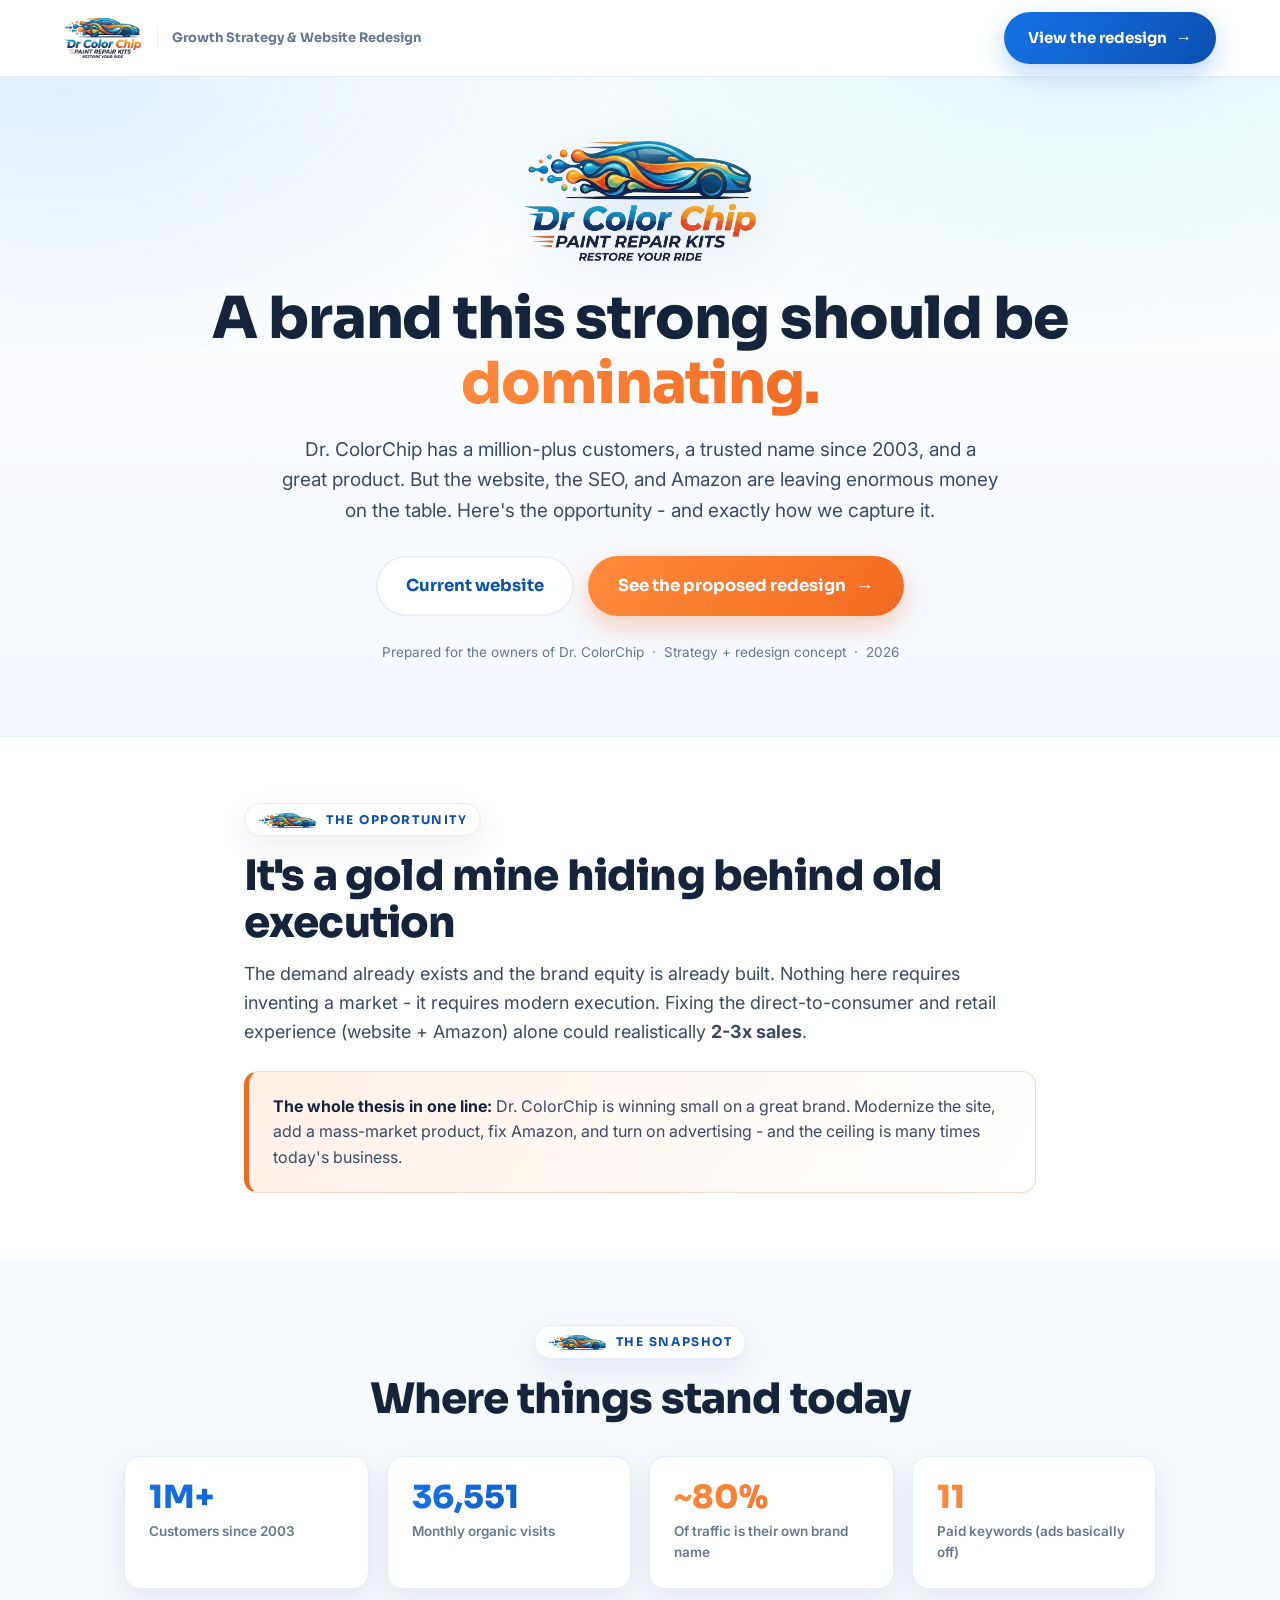
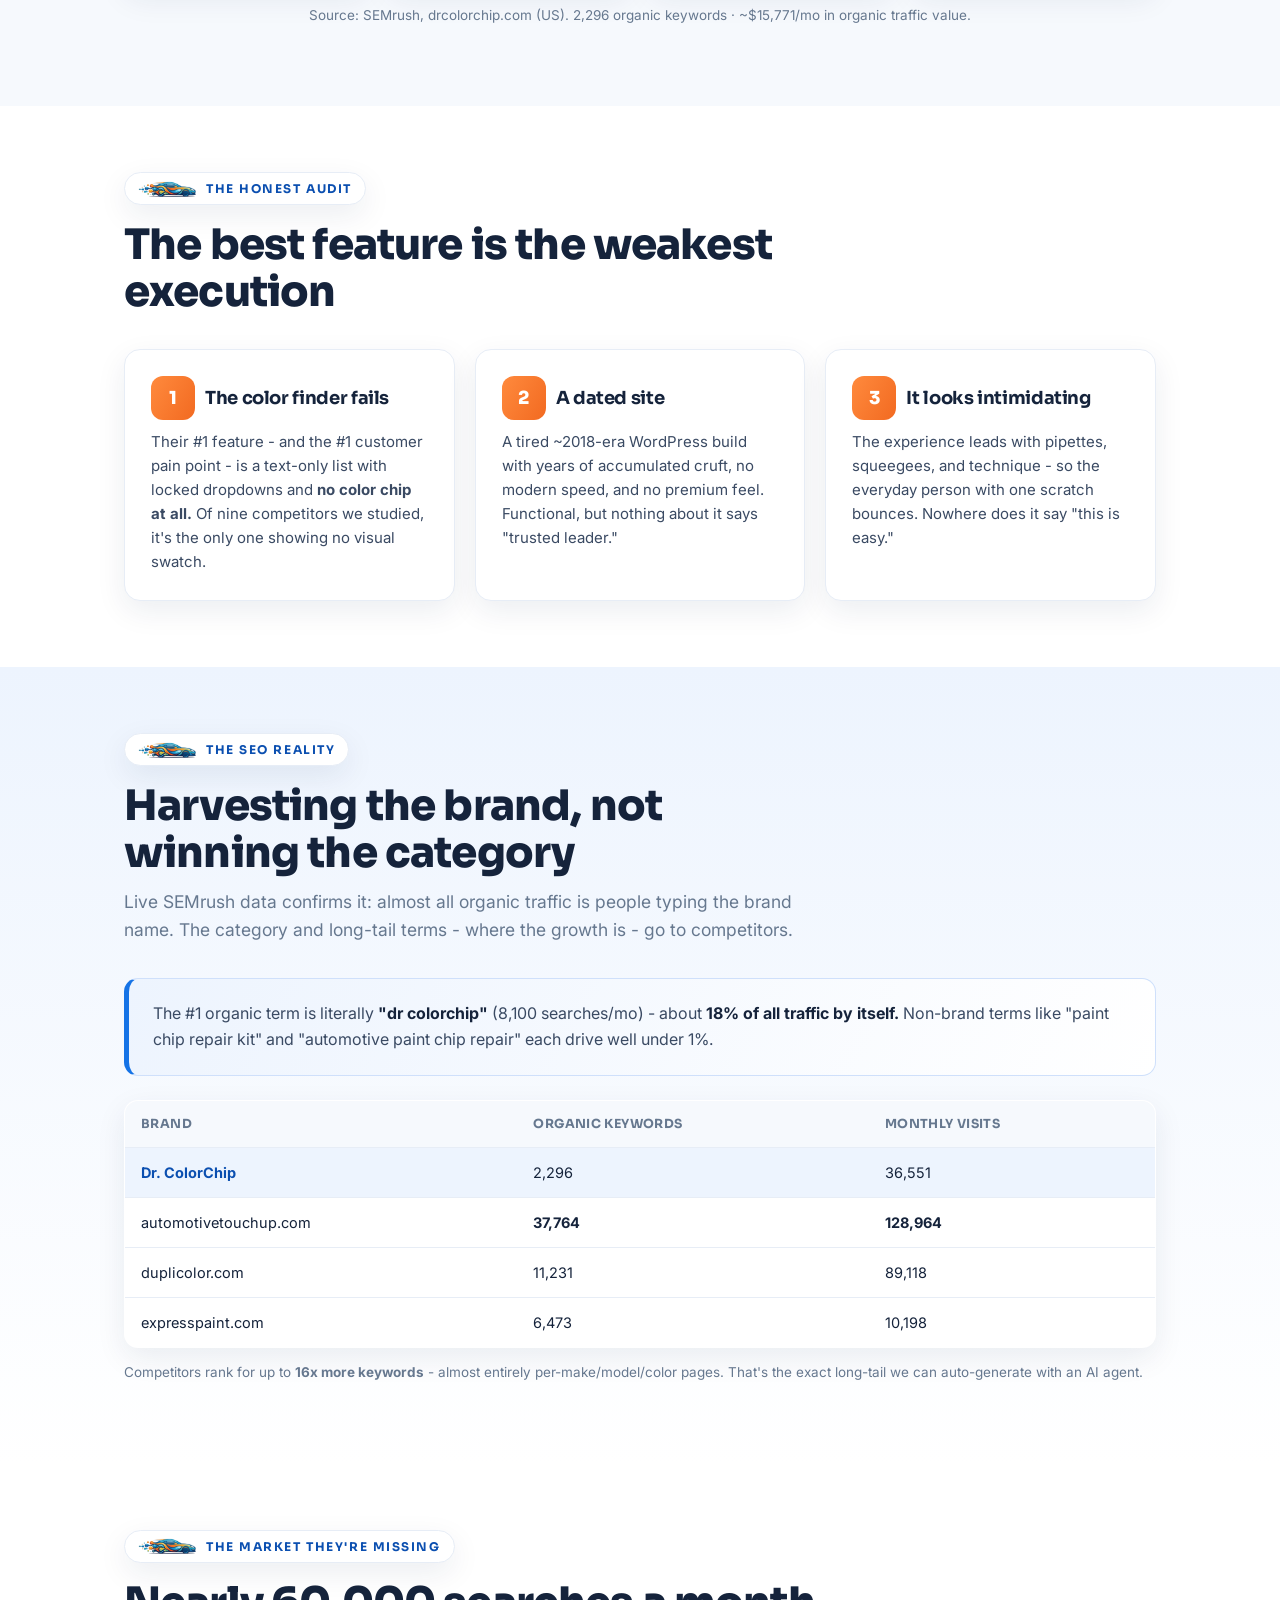
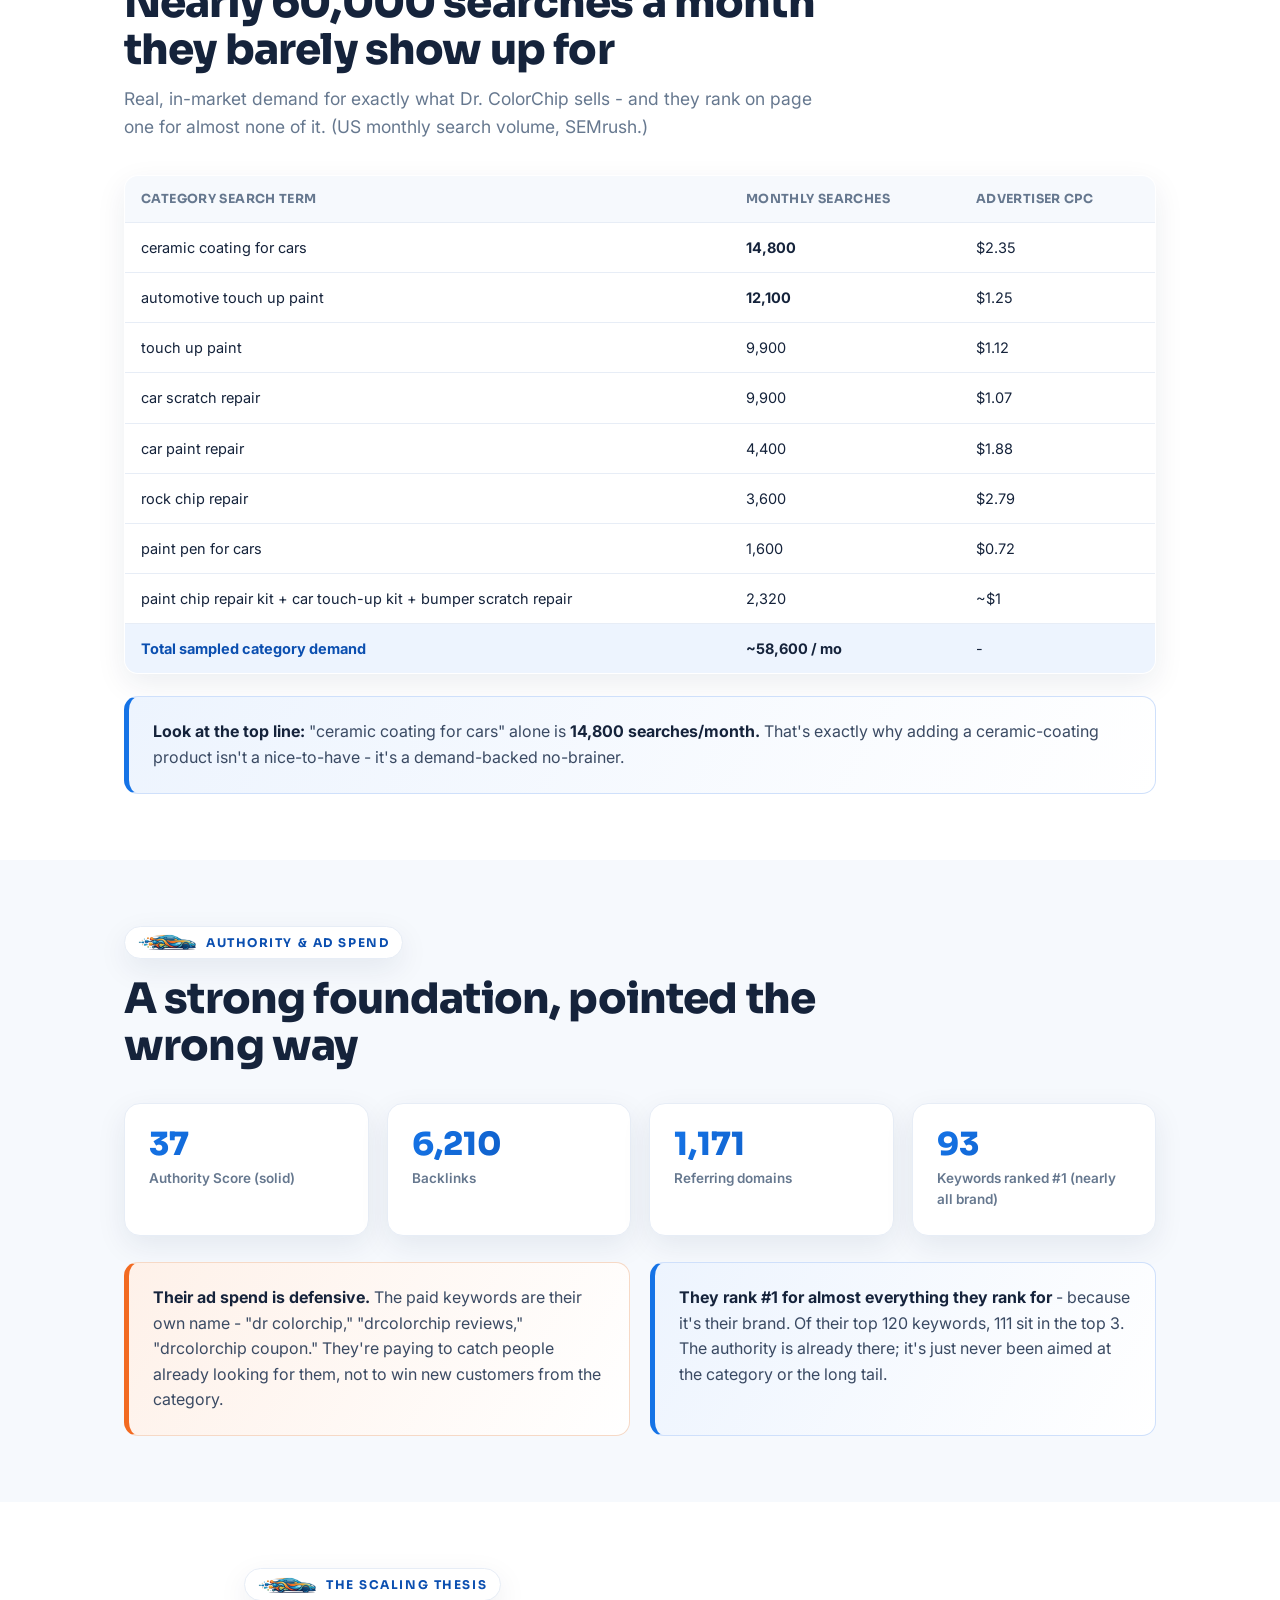
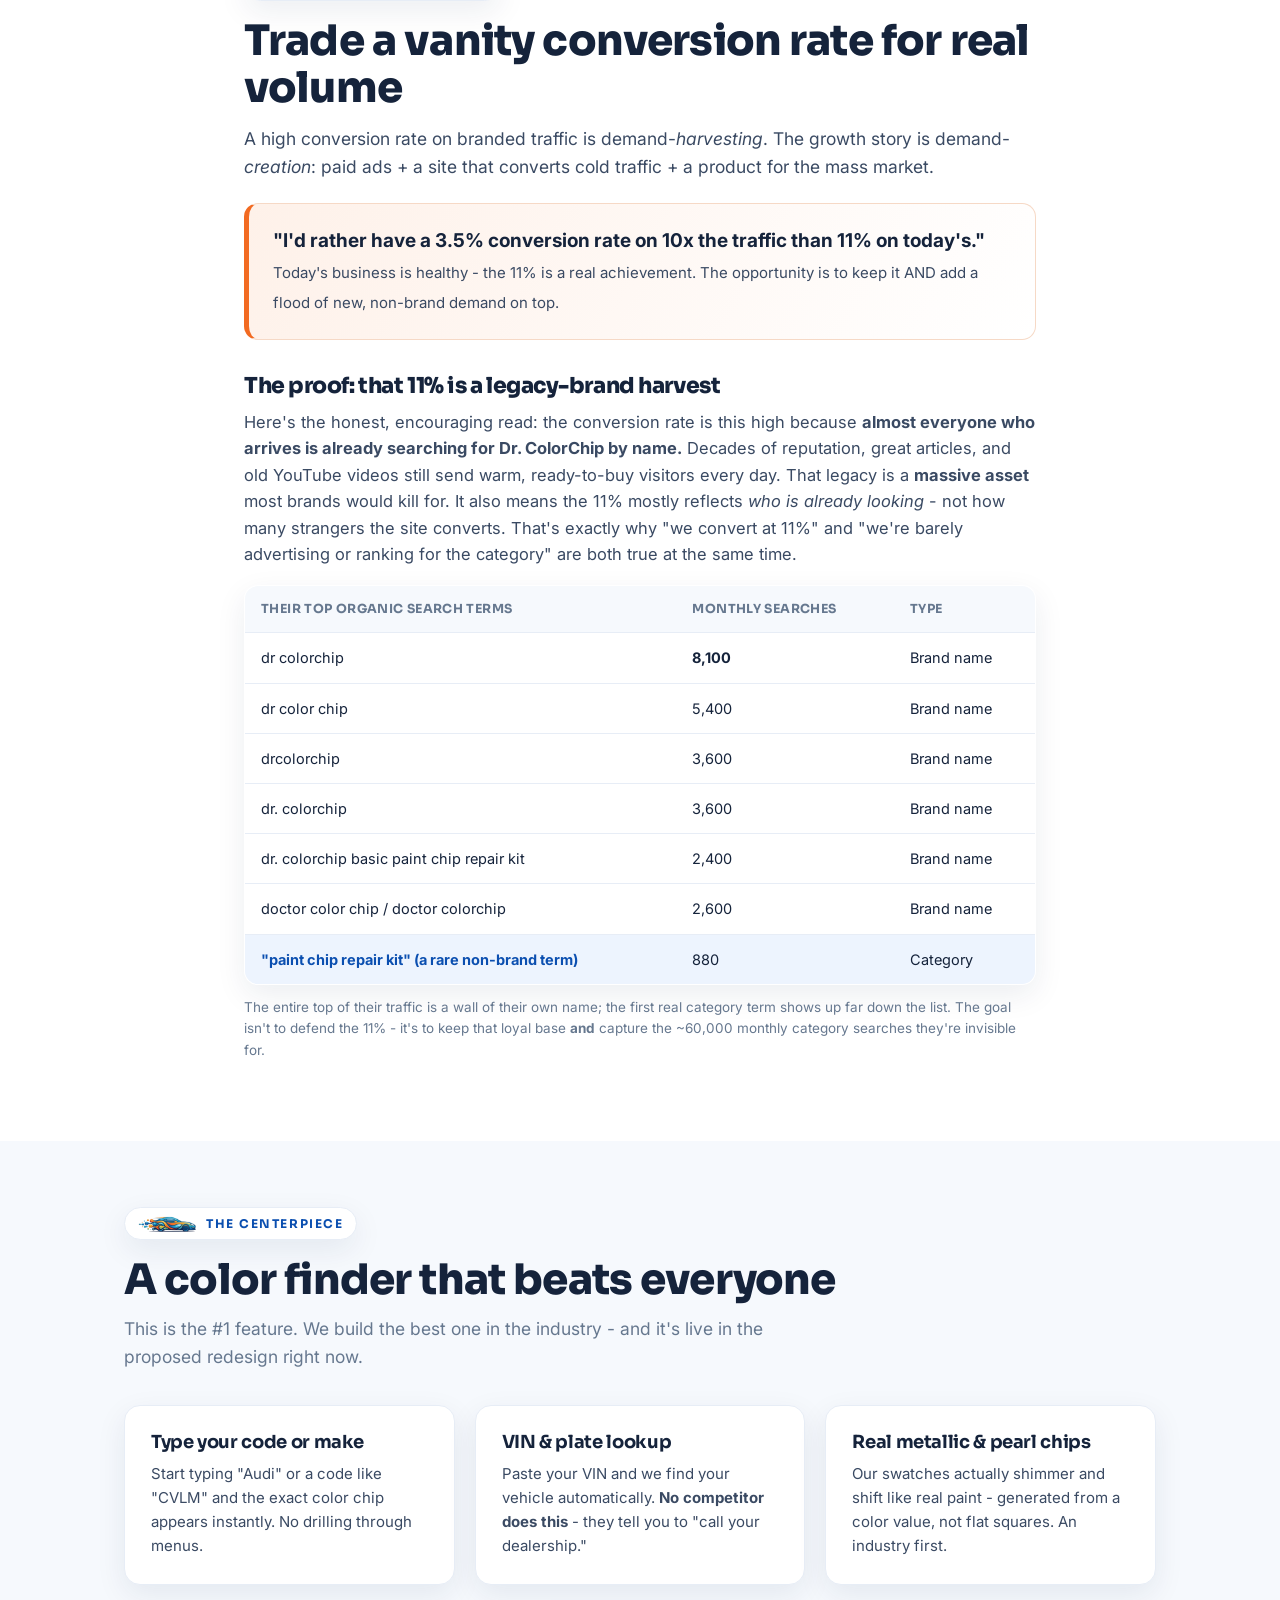
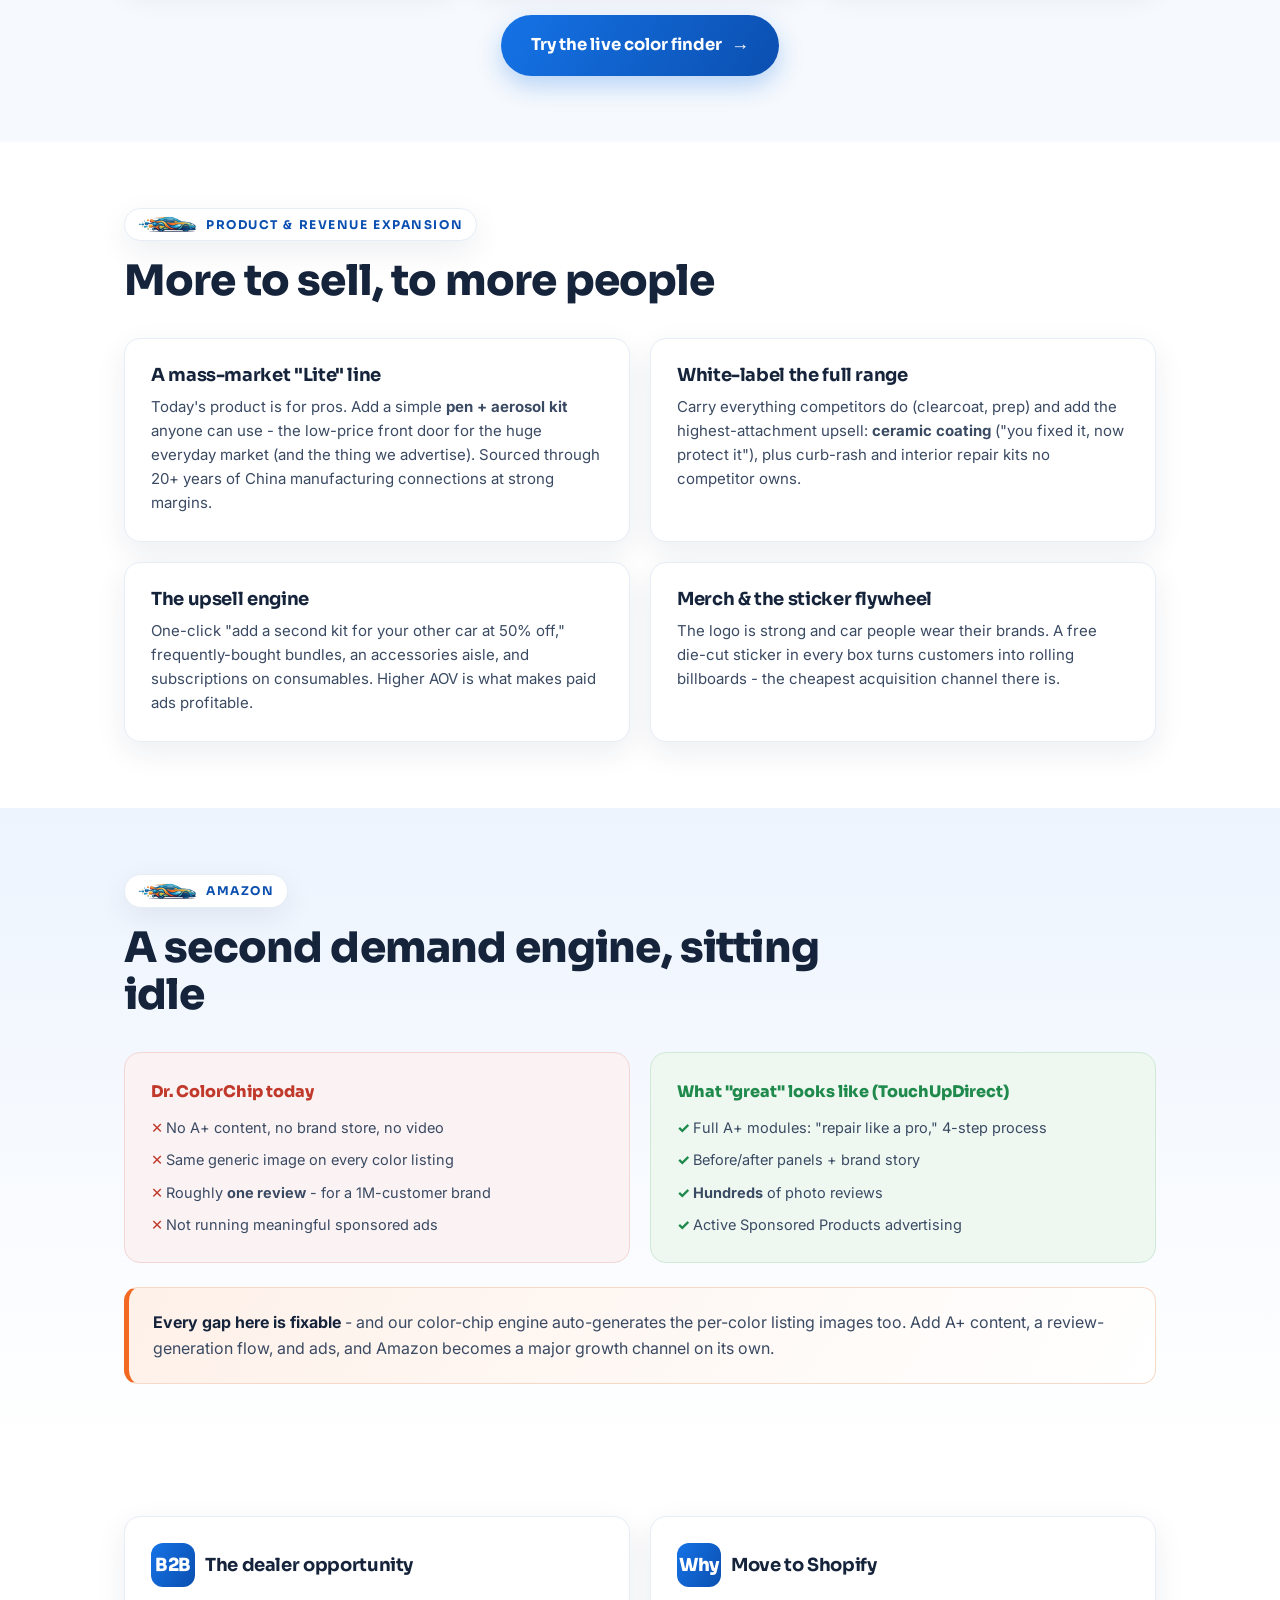
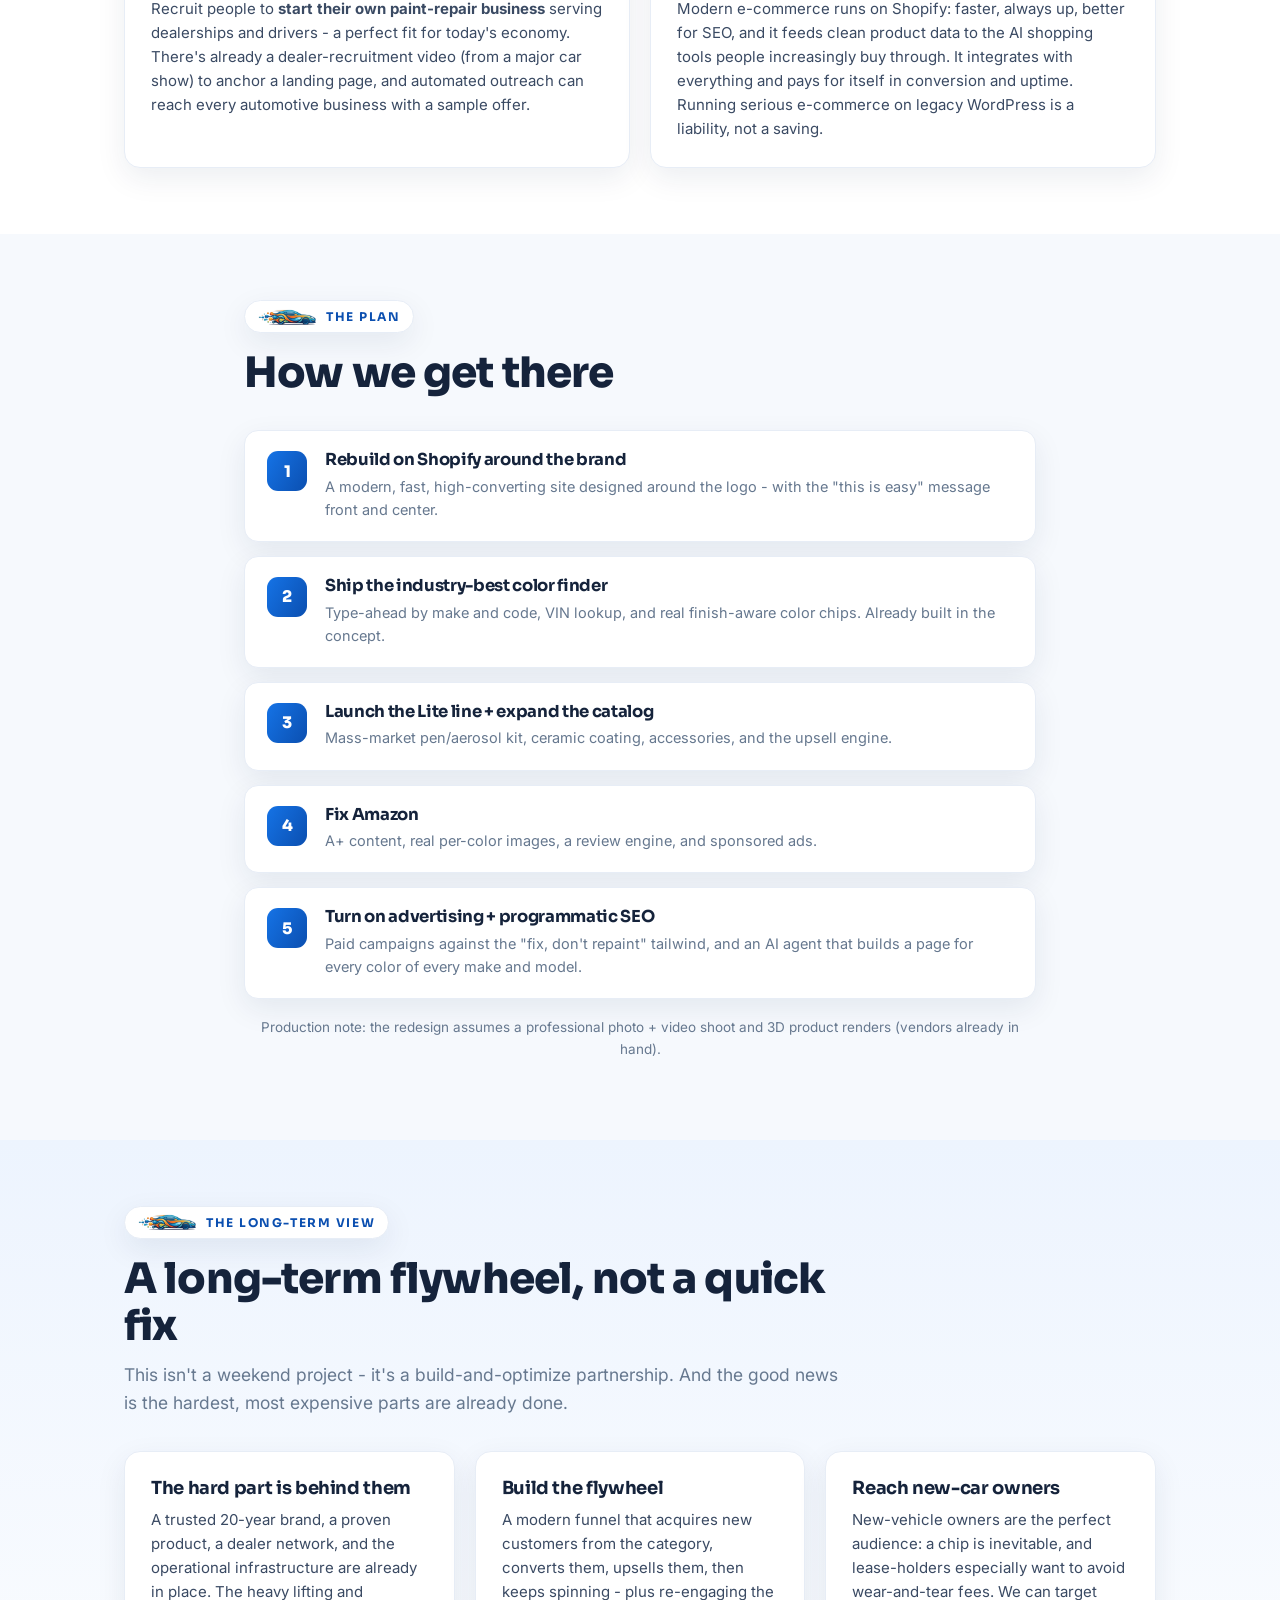
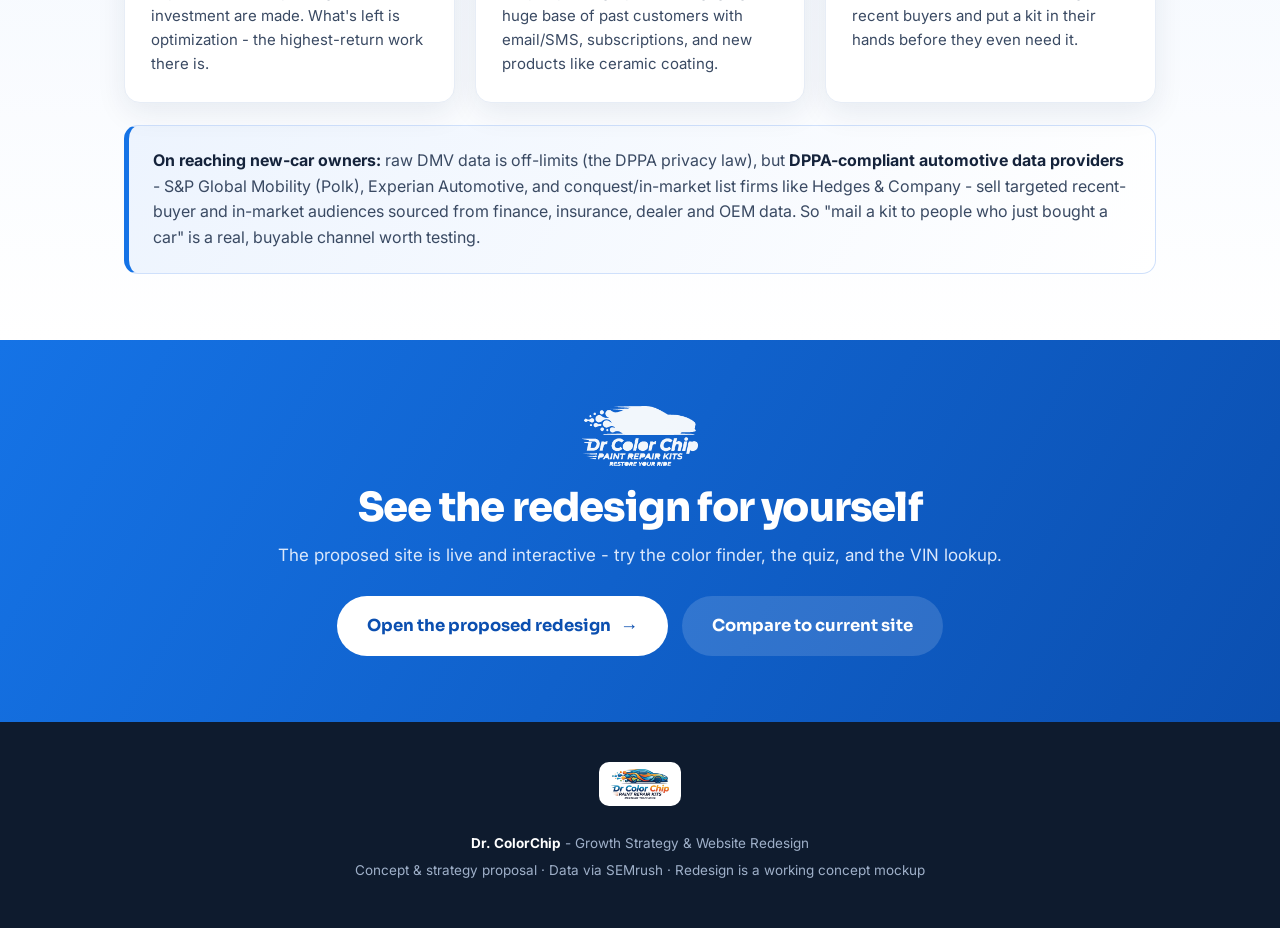
==== index.html @ f0bf21d8 "Add branded-traffic proof + diplomatic framing, long-term flywheel, new-car-owner acquisition channe" ====
<!DOCTYPE html>
<html lang="en">
<head>
<meta charset="UTF-8" />
<meta name="viewport" content="width=device-width, initial-scale=1.0" />
<title>Dr. ColorChip - Growth Strategy & Website Redesign</title>
<meta name="description" content="A growth strategy and website redesign proposal for Dr. ColorChip: modern Shopify rebuild, an industry-best color finder, product-line expansion, Amazon, and paid scaling." />
<meta name="robots" content="noindex" />
<link rel="preconnect" href="https://fonts.googleapis.com" />
<link rel="preconnect" href="https://fonts.gstatic.com" crossorigin />
<link href="https://fonts.googleapis.com/css2?family=Sora:wght@600;700;800&family=Inter:wght@400;500;600;700&display=swap" rel="stylesheet" />
<style>
:root{
  --blue:#1573E6;--blue-deep:#0B4FB0;--blue-ink:#0A2A5E;
  --orange:#F26A21;--orange-2:#FF8A3D;--teal:#17b3c6;
  --ink:#15233b;--ink-2:#3a4a63;--muted:#66788f;
  --line:#e7edf6;--soft:#f6f9fd;--soft-blue:#edf4fe;--soft-orange:#fef1e9;
  --radius:16px;--radius-lg:24px;
  --shadow:0 10px 30px rgba(16,40,80,.08);--shadow-lg:0 24px 60px rgba(11,79,176,.13);
  --grad:linear-gradient(120deg,var(--blue),var(--blue-deep));
  --grad-hot:linear-gradient(120deg,var(--orange-2),var(--orange));
}
*{box-sizing:border-box}
html{scroll-behavior:smooth}
body{margin:0;font-family:Inter,system-ui,sans-serif;color:var(--ink);background:#fff;line-height:1.6;-webkit-font-smoothing:antialiased}
h1,h2,h3,h4{font-family:Sora,sans-serif;margin:0;line-height:1.12;letter-spacing:-.02em}
a{color:inherit}
.wrap{max-width:1080px;margin:0 auto;padding:0 24px}
.narrow{max-width:840px}
section{padding:66px 0}
.tint{background:var(--soft)}
.tint-blue{background:linear-gradient(180deg,var(--soft-blue),#fff)}
.eyebrow{display:inline-flex;align-items:center;gap:8px;font-family:Sora;font-weight:700;font-size:12px;letter-spacing:.13em;text-transform:uppercase;color:var(--blue-deep);background:#fff;border:1px solid var(--line);padding:6px 13px;border-radius:100px;box-shadow:var(--shadow)}
.eyebrow img{height:16px;width:auto}
.eyebrow.center{margin:0 auto}
.sec-head{max-width:720px;margin:0 0 34px}
.sec-head.center{margin:0 auto 34px;text-align:center}
h2.big{font-size:clamp(28px,4vw,42px);font-weight:800;margin-top:16px}
.sec-head p{color:var(--muted);font-size:17.5px;margin-top:12px}
.btn{display:inline-flex;align-items:center;gap:9px;font-family:Sora;font-weight:700;font-size:15px;border:0;border-radius:100px;padding:14px 24px;cursor:pointer;text-decoration:none;transition:.18s transform,.18s box-shadow}
.btn:hover{transform:translateY(-2px)}
.btn-blue{background:var(--grad);color:#fff;box-shadow:0 10px 24px rgba(21,115,230,.28)}
.btn-orange{background:var(--grad-hot);color:#fff;box-shadow:0 10px 24px rgba(242,106,33,.30)}
.btn-ghost{background:#fff;color:var(--blue-deep);box-shadow:inset 0 0 0 1.6px var(--line)}
.btn-lg{padding:17px 30px;font-size:16.5px}
.arrow{font-size:1.1em;line-height:1}

/* header */
header.rpt{position:sticky;top:0;z-index:40;background:rgba(255,255,255,.9);backdrop-filter:blur(12px);-webkit-backdrop-filter:blur(12px);border-bottom:1px solid var(--line)}
header.rpt .wrap{display:flex;align-items:center;gap:16px;padding:12px 24px;max-width:1200px}
header.rpt .logo{height:40px;width:auto}
header.rpt .tag{font-family:Sora;font-weight:700;font-size:13px;color:var(--muted);border-left:1px solid var(--line);padding-left:14px}
header.rpt .sp{margin-left:auto}
@media(max-width:640px){header.rpt .tag{display:none}}

/* cover */
.cover{background:
  radial-gradient(1200px 560px at 85% -10%,rgba(23,179,198,.12),transparent 60%),
  radial-gradient(1000px 520px at 5% 0%,rgba(21,115,230,.12),transparent 55%),
  linear-gradient(180deg,#fff,#f4f8fe);
  padding:64px 0 72px;border-bottom:1px solid var(--line)}
.cover .wrap{max-width:1000px;text-align:center}
.cover .coverlogo{height:120px;width:auto;margin:0 auto 26px;display:block;filter:drop-shadow(0 16px 30px rgba(11,79,176,.12))}
.cover h1{font-size:clamp(32px,5.4vw,58px);font-weight:800}
.cover h1 .hl{background:var(--grad-hot);-webkit-background-clip:text;background-clip:text;color:transparent}
.cover .lede{font-size:19px;color:var(--ink-2);max-width:60ch;margin:18px auto 0}
.cover .cta{display:flex;gap:14px;justify-content:center;flex-wrap:wrap;margin-top:30px}
.cover .meta{margin-top:26px;font-size:13.5px;color:var(--muted)}

/* stat cards */
.stats{display:grid;grid-template-columns:repeat(4,1fr);gap:18px}
.stat{background:#fff;border:1px solid var(--line);border-radius:var(--radius);padding:24px;box-shadow:var(--shadow)}
.stat .v{font-family:Sora;font-weight:800;font-size:32px;background:var(--grad);-webkit-background-clip:text;background-clip:text;color:transparent;line-height:1}
.stat .l{font-size:13.5px;color:var(--muted);margin-top:8px;font-weight:600}
.stat.hot .v{background:var(--grad-hot);-webkit-background-clip:text;background-clip:text;color:transparent}

/* generic cards */
.grid2{display:grid;grid-template-columns:1fr 1fr;gap:20px}
.grid3{display:grid;grid-template-columns:repeat(3,1fr);gap:20px}
.card{background:#fff;border:1px solid var(--line);border-radius:var(--radius);padding:26px;box-shadow:var(--shadow)}
.card h3{font-size:18px;font-weight:700;display:flex;align-items:center;gap:10px}
.card p{color:var(--ink-2);font-size:15px;margin:10px 0 0}
.ic{width:44px;height:44px;border-radius:12px;background:var(--grad);display:grid;place-items:center;color:#fff;font-family:Sora;font-weight:800;flex:none}
.ic.hot{background:var(--grad-hot)}
ul.clean{list-style:none;padding:0;margin:16px 0 0;display:grid;gap:11px}
ul.clean li{display:flex;gap:11px;font-size:15.5px;color:var(--ink-2)}
ul.clean li::before{content:"";width:18px;height:18px;flex:none;margin-top:3px;border-radius:6px;background:var(--soft-blue) url("data:image/svg+xml,%3Csvg xmlns='http://www.w3.org/2000/svg' viewBox='0 0 24 24' fill='none' stroke='%231573E6' stroke-width='3' stroke-linecap='round' stroke-linejoin='round'%3E%3Cpath d='M20 6L9 17l-5-5'/%3E%3C/svg%3E") center/12px no-repeat}
ul.clean li b{color:var(--ink)}

/* callout */
.callout{background:linear-gradient(120deg,var(--soft-orange),#fff);border:1px solid #f6d9c6;border-left:5px solid var(--orange);border-radius:14px;padding:22px 24px;font-size:16px;color:var(--ink-2)}
.callout b{color:var(--ink)}
.callout.blue{background:linear-gradient(120deg,var(--soft-blue),#fff);border-color:#cfe0fb;border-left-color:var(--blue)}

/* table */
.tbl{width:100%;border-collapse:collapse;background:#fff;border:1px solid var(--line);border-radius:14px;overflow:hidden;box-shadow:var(--shadow);font-size:14.5px}
.tbl th,.tbl td{padding:13px 16px;text-align:left;border-bottom:1px solid var(--line)}
.tbl th{background:var(--soft);font-family:Sora;font-weight:700;font-size:12.5px;letter-spacing:.03em;text-transform:uppercase;color:var(--muted)}
.tbl tr:last-child td{border-bottom:0}
.tbl td b{color:var(--ink)}
.tbl .us{background:var(--soft-blue)}
.tbl .us td:first-child{font-weight:700;color:var(--blue-deep)}

/* compare */
.compare{display:grid;grid-template-columns:1fr 1fr;gap:20px}
.cc{border-radius:var(--radius);padding:26px;border:1px solid var(--line)}
.cc.bad{background:#fbf3f3;border-color:#f2d5d5}
.cc.good{background:#eef8f1;border-color:#cfe9d6}
.cc .h{font-family:Sora;font-weight:800;font-size:16px;display:flex;align-items:center;gap:9px;margin-bottom:12px}
.cc.bad .h{color:#c0392b}.cc.good .h{color:#1f8a4c}
.cc ul{list-style:none;padding:0;margin:0;display:grid;gap:9px;font-size:14.5px;color:var(--ink-2)}
.cc.bad li::before{content:"✕ ";color:#c0392b;font-weight:800}
.cc.good li::before{content:"✓ ";color:#1f8a4c;font-weight:800}

/* roadmap */
.road{display:grid;gap:14px}
.step{display:flex;gap:18px;align-items:flex-start;background:#fff;border:1px solid var(--line);border-radius:14px;padding:20px 22px;box-shadow:var(--shadow)}
.step .n{width:40px;height:40px;border-radius:11px;background:var(--grad);color:#fff;display:grid;place-items:center;font-family:Sora;font-weight:800;flex:none}
.step h3{font-size:16.5px}
.step p{color:var(--muted);font-size:14.5px;margin:5px 0 0}

/* cta band */
.ctaband{background:var(--grad);color:#fff;text-align:center;border-radius:0}
.ctaband h2{color:#fff;font-size:clamp(26px,3.8vw,40px);font-weight:800}
.ctaband p{color:#dbe8fb;font-size:17px;margin:12px 0 26px}
.ctaband .btn-white{background:#fff;color:var(--blue-deep)}
.ctaband img{height:60px;margin:0 auto 20px;display:block;filter:brightness(0) invert(1);opacity:.95}

/* footer */
footer.rpt{background:#0e1b2e;color:#9fb0c9;padding:40px 0;text-align:center;font-size:13.5px}
footer.rpt img{height:44px;background:#fff;border-radius:10px;padding:7px 12px;margin-bottom:14px}
footer.rpt p{margin:6px 0}

@media(max-width:860px){.stats{grid-template-columns:1fr 1fr}.grid2,.grid3,.compare{grid-template-columns:1fr}}
</style>
</head>
<body>

<header class="rpt"><div class="wrap">
  <img class="logo" src="assets/logo-full.png" alt="Dr. ColorChip" />
  <span class="tag">Growth Strategy &amp; Website Redesign</span>
  <a class="btn btn-blue sp" href="./site/" target="_blank" rel="noopener">View the redesign <span class="arrow">&rarr;</span></a>
</div></header>

<!-- COVER -->
<section class="cover">
  <div class="wrap">
    <img class="coverlogo" src="assets/logo-full.png" alt="Dr. ColorChip" />
    <h1>A brand this strong should be <span class="hl">dominating.</span></h1>
    <p class="lede">Dr. ColorChip has a million-plus customers, a trusted name since 2003, and a great product. But the website, the SEO, and Amazon are leaving enormous money on the table. Here's the opportunity - and exactly how we capture it.</p>
    <div class="cta">
      <a class="btn btn-ghost btn-lg" href="https://drcolorchip.com" target="_blank" rel="noopener">Current website</a>
      <a class="btn btn-orange btn-lg" href="./site/" target="_blank" rel="noopener">See the proposed redesign <span class="arrow">&rarr;</span></a>
    </div>
    <div class="meta">Prepared for the owners of Dr. ColorChip &nbsp;·&nbsp; Strategy + redesign concept &nbsp;·&nbsp; 2026</div>
  </div>
</section>

<!-- OPPORTUNITY -->
<section>
  <div class="wrap narrow">
    <span class="eyebrow"><img src="assets/logo-car.png" alt="" /> The opportunity</span>
    <h2 class="big" style="margin-top:16px">It's a gold mine hiding behind old execution</h2>
    <p style="font-size:18px;color:var(--ink-2);margin-top:14px">The demand already exists and the brand equity is already built. Nothing here requires inventing a market - it requires modern execution. Fixing the direct-to-consumer and retail experience (website + Amazon) alone could realistically <b>2-3x sales</b>.</p>
    <div class="callout" style="margin-top:24px"><b>The whole thesis in one line:</b> Dr. ColorChip is winning small on a great brand. Modernize the site, add a mass-market product, fix Amazon, and turn on advertising - and the ceiling is many times today's business.</div>
  </div>
</section>

<!-- SNAPSHOT STATS -->
<section class="tint">
  <div class="wrap">
    <div class="sec-head center"><span class="eyebrow center"><img src="assets/logo-car.png" alt="" /> The snapshot</span><h2 class="big">Where things stand today</h2></div>
    <div class="stats">
      <div class="stat"><div class="v">1M+</div><div class="l">Customers since 2003</div></div>
      <div class="stat"><div class="v">36,551</div><div class="l">Monthly organic visits</div></div>
      <div class="stat hot"><div class="v">~80%</div><div class="l">Of traffic is their own brand name</div></div>
      <div class="stat hot"><div class="v">11</div><div class="l">Paid keywords (ads basically off)</div></div>
    </div>
    <p style="text-align:center;color:var(--muted);font-size:13.5px;margin-top:16px">Source: SEMrush, drcolorchip.com (US). 2,296 organic keywords · ~$15,771/mo in organic traffic value.</p>
  </div>
</section>

<!-- THE AUDIT -->
<section>
  <div class="wrap">
    <div class="sec-head"><span class="eyebrow"><img src="assets/logo-car.png" alt="" /> The honest audit</span><h2 class="big">The best feature is the weakest execution</h2></div>
    <div class="grid3">
      <div class="card"><h3><span class="ic hot">1</span> The color finder fails</h3><p>Their #1 feature - and the #1 customer pain point - is a text-only list with locked dropdowns and <b>no color chip at all.</b> Of nine competitors we studied, it's the only one showing no visual swatch.</p></div>
      <div class="card"><h3><span class="ic hot">2</span> A dated site</h3><p>A tired ~2018-era WordPress build with years of accumulated cruft, no modern speed, and no premium feel. Functional, but nothing about it says "trusted leader."</p></div>
      <div class="card"><h3><span class="ic hot">3</span> It looks intimidating</h3><p>The experience leads with pipettes, squeegees, and technique - so the everyday person with one scratch bounces. Nowhere does it say "this is easy."</p></div>
    </div>
  </div>
</section>

<!-- SEO REALITY -->
<section class="tint-blue">
  <div class="wrap">
    <div class="sec-head"><span class="eyebrow"><img src="assets/logo-car.png" alt="" /> The SEO reality</span><h2 class="big">Harvesting the brand, not winning the category</h2><p>Live SEMrush data confirms it: almost all organic traffic is people typing the brand name. The category and long-tail terms - where the growth is - go to competitors.</p></div>
    <div class="callout blue" style="margin-bottom:24px">The #1 organic term is literally <b>"dr colorchip"</b> (8,100 searches/mo) - about <b>18% of all traffic by itself.</b> Non-brand terms like "paint chip repair kit" and "automotive paint chip repair" each drive well under 1%.</div>
    <table class="tbl">
      <tr><th>Brand</th><th>Organic keywords</th><th>Monthly visits</th></tr>
      <tr class="us"><td>Dr. ColorChip</td><td>2,296</td><td>36,551</td></tr>
      <tr><td>automotivetouchup.com</td><td><b>37,764</b></td><td><b>128,964</b></td></tr>
      <tr><td>duplicolor.com</td><td>11,231</td><td>89,118</td></tr>
      <tr><td>expresspaint.com</td><td>6,473</td><td>10,198</td></tr>
    </table>
    <p style="color:var(--muted);font-size:13.5px;margin-top:14px">Competitors rank for up to <b>16x more keywords</b> - almost entirely per-make/model/color pages. That's the exact long-tail we can auto-generate with an AI agent.</p>
  </div>
</section>

<!-- MARKET SIZE -->
<section>
  <div class="wrap">
    <div class="sec-head"><span class="eyebrow"><img src="assets/logo-car.png" alt="" /> The market they're missing</span><h2 class="big">Nearly 60,000 searches a month they barely show up for</h2><p>Real, in-market demand for exactly what Dr. ColorChip sells - and they rank on page one for almost none of it. (US monthly search volume, SEMrush.)</p></div>
    <table class="tbl">
      <tr><th>Category search term</th><th>Monthly searches</th><th>Advertiser CPC</th></tr>
      <tr><td>ceramic coating for cars</td><td><b>14,800</b></td><td>$2.35</td></tr>
      <tr><td>automotive touch up paint</td><td><b>12,100</b></td><td>$1.25</td></tr>
      <tr><td>touch up paint</td><td>9,900</td><td>$1.12</td></tr>
      <tr><td>car scratch repair</td><td>9,900</td><td>$1.07</td></tr>
      <tr><td>car paint repair</td><td>4,400</td><td>$1.88</td></tr>
      <tr><td>rock chip repair</td><td>3,600</td><td>$2.79</td></tr>
      <tr><td>paint pen for cars</td><td>1,600</td><td>$0.72</td></tr>
      <tr><td>paint chip repair kit + car touch-up kit + bumper scratch repair</td><td>2,320</td><td>~$1</td></tr>
      <tr class="us"><td>Total sampled category demand</td><td><b>~58,600 / mo</b></td><td>-</td></tr>
    </table>
    <div class="callout blue" style="margin-top:22px"><b>Look at the top line:</b> "ceramic coating for cars" alone is <b>14,800 searches/month.</b> That's exactly why adding a ceramic-coating product isn't a nice-to-have - it's a demand-backed no-brainer.</div>
  </div>
</section>

<!-- AUTHORITY + PAID -->
<section class="tint">
  <div class="wrap">
    <div class="sec-head"><span class="eyebrow"><img src="assets/logo-car.png" alt="" /> Authority &amp; ad spend</span><h2 class="big">A strong foundation, pointed the wrong way</h2></div>
    <div class="stats" style="margin-bottom:26px">
      <div class="stat"><div class="v">37</div><div class="l">Authority Score (solid)</div></div>
      <div class="stat"><div class="v">6,210</div><div class="l">Backlinks</div></div>
      <div class="stat"><div class="v">1,171</div><div class="l">Referring domains</div></div>
      <div class="stat"><div class="v">93</div><div class="l">Keywords ranked #1 (nearly all brand)</div></div>
    </div>
    <div class="grid2">
      <div class="callout"><b>Their ad spend is defensive.</b> The paid keywords are their own name - "dr colorchip," "drcolorchip reviews," "drcolorchip coupon." They're paying to catch people already looking for them, not to win new customers from the category.</div>
      <div class="callout blue"><b>They rank #1 for almost everything they rank for</b> - because it's their brand. Of their top 120 keywords, 111 sit in the top 3. The authority is already there; it's just never been aimed at the category or the long tail.</div>
    </div>
  </div>
</section>

<!-- SCALING THESIS -->
<section>
  <div class="wrap narrow">
    <span class="eyebrow"><img src="assets/logo-car.png" alt="" /> The scaling thesis</span>
    <h2 class="big" style="margin-top:16px">Trade a vanity conversion rate for real volume</h2>
    <p style="font-size:17.5px;color:var(--ink-2);margin-top:14px">A high conversion rate on branded traffic is demand-<i>harvesting</i>. The growth story is demand-<i>creation</i>: paid ads + a site that converts cold traffic + a product for the mass market.</p>
    <div class="callout" style="margin-top:22px;font-size:19px"><b>"I'd rather have a 3.5% conversion rate on 10x the traffic than 11% on today's."</b><br><span style="font-size:15px">Today's business is healthy - the 11% is a real achievement. The opportunity is to keep it AND add a flood of new, non-brand demand on top.</span></div>
    <div style="margin-top:34px">
      <h3 style="font-family:Sora;font-weight:800;font-size:22px">The proof: that 11% is a legacy-brand harvest</h3>
      <p style="color:var(--ink-2);font-size:16.5px;margin-top:10px">Here's the honest, encouraging read: the conversion rate is this high because <b>almost everyone who arrives is already searching for Dr. ColorChip by name.</b> Decades of reputation, great articles, and old YouTube videos still send warm, ready-to-buy visitors every day. That legacy is a <b>massive asset</b> most brands would kill for. It also means the 11% mostly reflects <i>who is already looking</i> - not how many strangers the site converts. That's exactly why "we convert at 11%" and "we're barely advertising or ranking for the category" are both true at the same time.</p>
      <table class="tbl" style="margin-top:18px">
        <tr><th>Their top organic search terms</th><th>Monthly searches</th><th>Type</th></tr>
        <tr><td>dr colorchip</td><td><b>8,100</b></td><td>Brand name</td></tr>
        <tr><td>dr color chip</td><td>5,400</td><td>Brand name</td></tr>
        <tr><td>drcolorchip</td><td>3,600</td><td>Brand name</td></tr>
        <tr><td>dr. colorchip</td><td>3,600</td><td>Brand name</td></tr>
        <tr><td>dr. colorchip basic paint chip repair kit</td><td>2,400</td><td>Brand name</td></tr>
        <tr><td>doctor color chip / doctor colorchip</td><td>2,600</td><td>Brand name</td></tr>
        <tr class="us"><td>"paint chip repair kit" (a rare non-brand term)</td><td>880</td><td>Category</td></tr>
      </table>
      <p style="color:var(--muted);font-size:13.5px;margin-top:12px">The entire top of their traffic is a wall of their own name; the first real category term shows up far down the list. The goal isn't to defend the 11% - it's to keep that loyal base <b>and</b> capture the ~60,000 monthly category searches they're invisible for.</p>
    </div>
  </div>
</section>

<!-- THE COLOR FINDER -->
<section class="tint">
  <div class="wrap">
    <div class="sec-head"><span class="eyebrow"><img src="assets/logo-car.png" alt="" /> The centerpiece</span><h2 class="big">A color finder that beats everyone</h2><p>This is the #1 feature. We build the best one in the industry - and it's live in the proposed redesign right now.</p></div>
    <div class="grid3">
      <div class="card"><h3>Type your code or make</h3><p>Start typing "Audi" or a code like "CVLM" and the exact color chip appears instantly. No drilling through menus.</p></div>
      <div class="card"><h3>VIN &amp; plate lookup</h3><p>Paste your VIN and we find your vehicle automatically. <b>No competitor does this</b> - they tell you to "call your dealership."</p></div>
      <div class="card"><h3>Real metallic &amp; pearl chips</h3><p>Our swatches actually shimmer and shift like real paint - generated from a color value, not flat squares. An industry first.</p></div>
    </div>
    <div style="text-align:center;margin-top:30px"><a class="btn btn-blue btn-lg" href="./site/#finder" target="_blank" rel="noopener">Try the live color finder <span class="arrow">&rarr;</span></a></div>
  </div>
</section>

<!-- PRODUCT EXPANSION -->
<section>
  <div class="wrap">
    <div class="sec-head"><span class="eyebrow"><img src="assets/logo-car.png" alt="" /> Product &amp; revenue expansion</span><h2 class="big">More to sell, to more people</h2></div>
    <div class="grid2">
      <div class="card"><h3>A mass-market "Lite" line</h3><p>Today's product is for pros. Add a simple <b>pen + aerosol kit</b> anyone can use - the low-price front door for the huge everyday market (and the thing we advertise). Sourced through 20+ years of China manufacturing connections at strong margins.</p></div>
      <div class="card"><h3>White-label the full range</h3><p>Carry everything competitors do (clearcoat, prep) and add the highest-attachment upsell: <b>ceramic coating</b> ("you fixed it, now protect it"), plus curb-rash and interior repair kits no competitor owns.</p></div>
      <div class="card"><h3>The upsell engine</h3><p>One-click "add a second kit for your other car at 50% off," frequently-bought bundles, an accessories aisle, and subscriptions on consumables. Higher AOV is what makes paid ads profitable.</p></div>
      <div class="card"><h3>Merch &amp; the sticker flywheel</h3><p>The logo is strong and car people wear their brands. A free die-cut sticker in every box turns customers into rolling billboards - the cheapest acquisition channel there is.</p></div>
    </div>
  </div>
</section>

<!-- AMAZON -->
<section class="tint-blue">
  <div class="wrap">
    <div class="sec-head"><span class="eyebrow"><img src="assets/logo-car.png" alt="" /> Amazon</span><h2 class="big">A second demand engine, sitting idle</h2></div>
    <div class="compare">
      <div class="cc bad"><div class="h">Dr. ColorChip today</div><ul>
        <li>No A+ content, no brand store, no video</li>
        <li>Same generic image on every color listing</li>
        <li>Roughly <b>one review</b> - for a 1M-customer brand</li>
        <li>Not running meaningful sponsored ads</li>
      </ul></div>
      <div class="cc good"><div class="h">What "great" looks like (TouchUpDirect)</div><ul>
        <li>Full A+ modules: "repair like a pro," 4-step process</li>
        <li>Before/after panels + brand story</li>
        <li><b>Hundreds</b> of photo reviews</li>
        <li>Active Sponsored Products advertising</li>
      </ul></div>
    </div>
    <div class="callout" style="margin-top:24px"><b>Every gap here is fixable</b> - and our color-chip engine auto-generates the per-color listing images too. Add A+ content, a review-generation flow, and ads, and Amazon becomes a major growth channel on its own.</div>
  </div>
</section>

<!-- DEALER + SHOPIFY row -->
<section>
  <div class="wrap">
    <div class="grid2">
      <div class="card"><h3><span class="ic">B2B</span> The dealer opportunity</h3><p>Recruit people to <b>start their own paint-repair business</b> serving dealerships and drivers - a perfect fit for today's economy. There's already a dealer-recruitment video (from a major car show) to anchor a landing page, and automated outreach can reach every automotive business with a sample offer.</p></div>
      <div class="card"><h3><span class="ic">Why</span> Move to Shopify</h3><p>Modern e-commerce runs on Shopify: faster, always up, better for SEO, and it feeds clean product data to the AI shopping tools people increasingly buy through. It integrates with everything and pays for itself in conversion and uptime. Running serious e-commerce on legacy WordPress is a liability, not a saving.</p></div>
    </div>
  </div>
</section>

<!-- ROADMAP -->
<section class="tint">
  <div class="wrap narrow">
    <div class="sec-head"><span class="eyebrow"><img src="assets/logo-car.png" alt="" /> The plan</span><h2 class="big">How we get there</h2></div>
    <div class="road">
      <div class="step"><div class="n">1</div><div><h3>Rebuild on Shopify around the brand</h3><p>A modern, fast, high-converting site designed around the logo - with the "this is easy" message front and center.</p></div></div>
      <div class="step"><div class="n">2</div><div><h3>Ship the industry-best color finder</h3><p>Type-ahead by make and code, VIN lookup, and real finish-aware color chips. Already built in the concept.</p></div></div>
      <div class="step"><div class="n">3</div><div><h3>Launch the Lite line + expand the catalog</h3><p>Mass-market pen/aerosol kit, ceramic coating, accessories, and the upsell engine.</p></div></div>
      <div class="step"><div class="n">4</div><div><h3>Fix Amazon</h3><p>A+ content, real per-color images, a review engine, and sponsored ads.</p></div></div>
      <div class="step"><div class="n">5</div><div><h3>Turn on advertising + programmatic SEO</h3><p>Paid campaigns against the "fix, don't repaint" tailwind, and an AI agent that builds a page for every color of every make and model.</p></div></div>
    </div>
    <p style="color:var(--muted);font-size:13.5px;margin-top:18px;text-align:center">Production note: the redesign assumes a professional photo + video shoot and 3D product renders (vendors already in hand).</p>
  </div>
</section>

<!-- LONG-TERM FLYWHEEL -->
<section class="tint-blue">
  <div class="wrap">
    <div class="sec-head"><span class="eyebrow"><img src="assets/logo-car.png" alt="" /> The long-term view</span><h2 class="big">A long-term flywheel, not a quick fix</h2><p>This isn't a weekend project - it's a build-and-optimize partnership. And the good news is the hardest, most expensive parts are already done.</p></div>
    <div class="grid3">
      <div class="card"><h3>The hard part is behind them</h3><p>A trusted 20-year brand, a proven product, a dealer network, and the operational infrastructure are already in place. The heavy lifting and investment are made. What's left is optimization - the highest-return work there is.</p></div>
      <div class="card"><h3>Build the flywheel</h3><p>A modern funnel that acquires new customers from the category, converts them, upsells them, then keeps spinning - plus re-engaging the huge base of past customers with email/SMS, subscriptions, and new products like ceramic coating.</p></div>
      <div class="card"><h3>Reach new-car owners</h3><p>New-vehicle owners are the perfect audience: a chip is inevitable, and lease-holders especially want to avoid wear-and-tear fees. We can target recent buyers and put a kit in their hands before they even need it.</p></div>
    </div>
    <div class="callout blue" style="margin-top:22px"><b>On reaching new-car owners:</b> raw DMV data is off-limits (the DPPA privacy law), but <b>DPPA-compliant automotive data providers</b> - S&P Global Mobility (Polk), Experian Automotive, and conquest/in-market list firms like Hedges &amp; Company - sell targeted recent-buyer and in-market audiences sourced from finance, insurance, dealer and OEM data. So "mail a kit to people who just bought a car" is a real, buyable channel worth testing.</div>
  </div>
</section>

<!-- FINAL CTA -->
<section class="ctaband">
  <div class="wrap">
    <img src="assets/logo-full.png" alt="Dr. ColorChip" />
    <h2>See the redesign for yourself</h2>
    <p>The proposed site is live and interactive - try the color finder, the quiz, and the VIN lookup.</p>
    <div style="display:flex;gap:14px;justify-content:center;flex-wrap:wrap">
      <a class="btn btn-white btn-lg" href="./site/" target="_blank" rel="noopener">Open the proposed redesign <span class="arrow">&rarr;</span></a>
      <a class="btn btn-lg" style="background:rgba(255,255,255,.14);color:#fff" href="https://drcolorchip.com" target="_blank" rel="noopener">Compare to current site</a>
    </div>
  </div>
</section>

<footer class="rpt">
  <img src="assets/logo-full.png" alt="Dr. ColorChip" />
  <p><b style="color:#fff">Dr. ColorChip</b> - Growth Strategy &amp; Website Redesign</p>
  <p>Concept &amp; strategy proposal · Data via SEMrush · Redesign is a working concept mockup</p>
</footer>

</body>
</html>
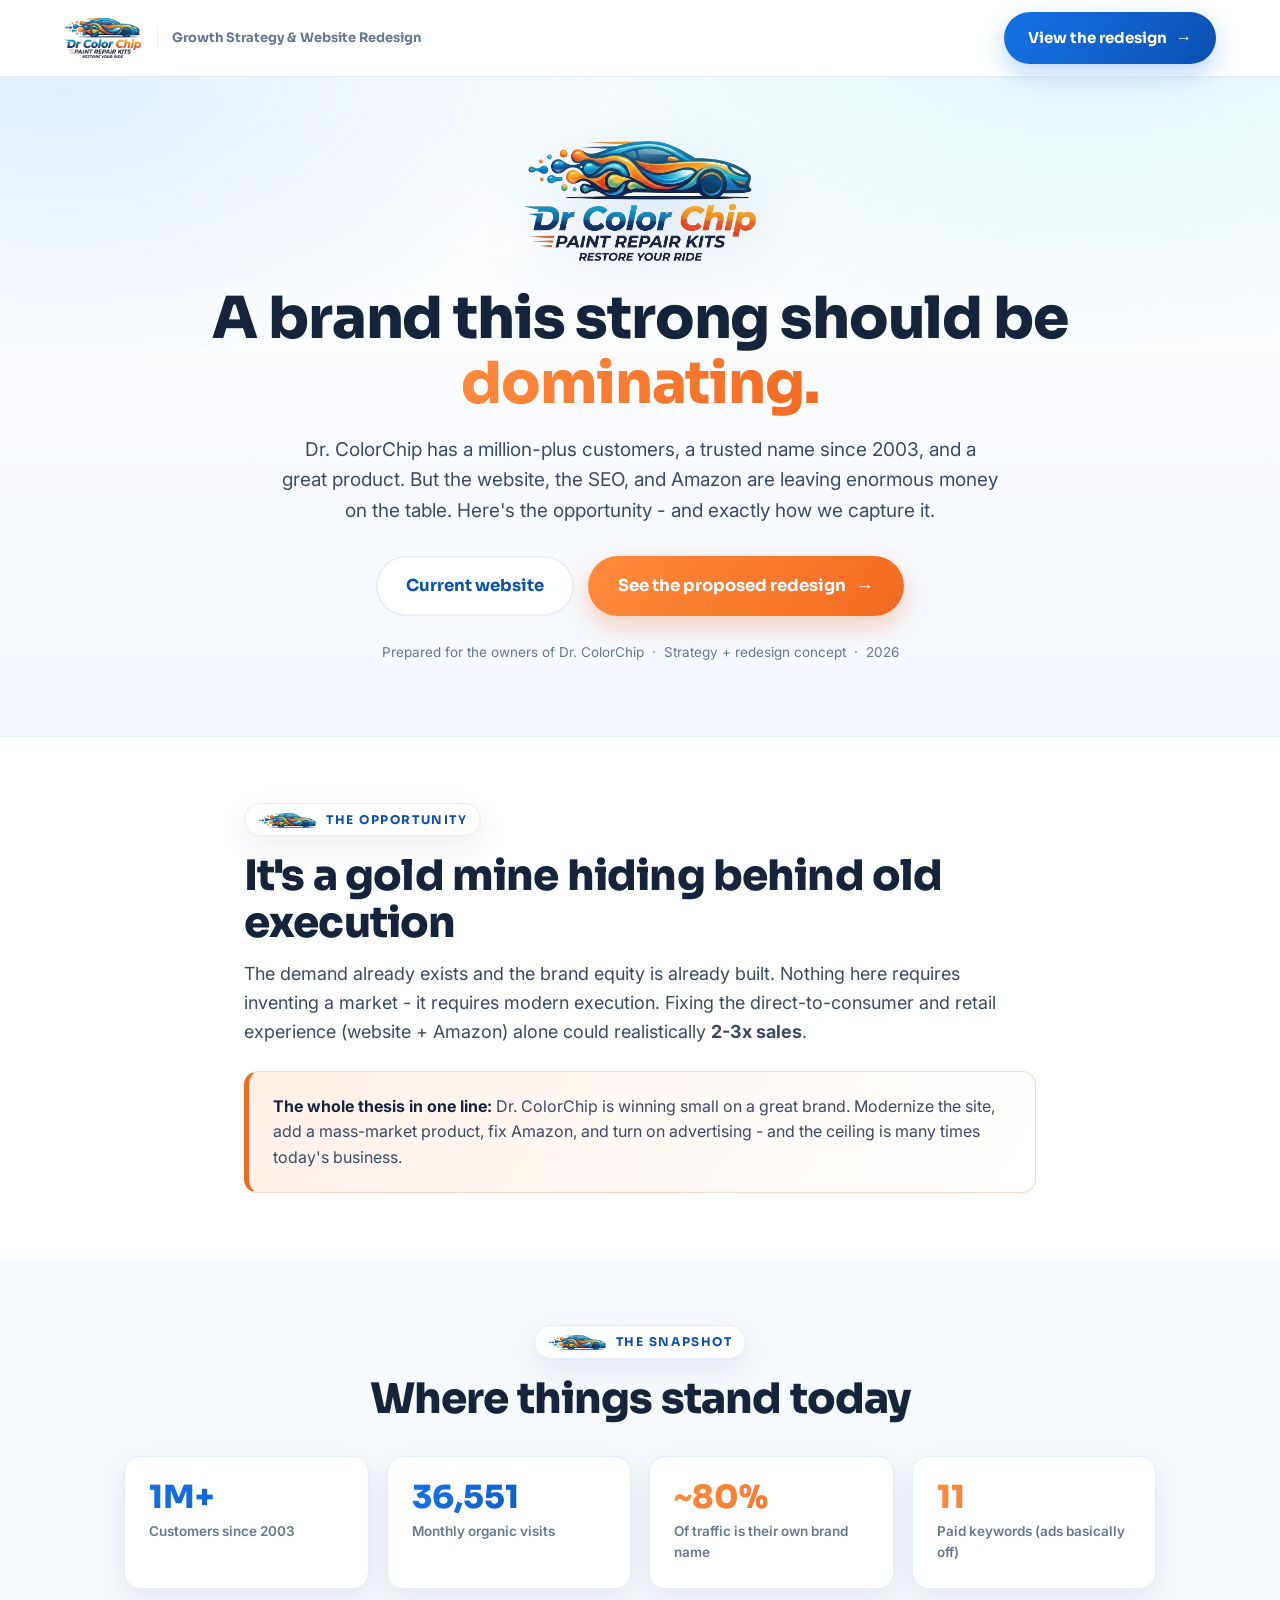
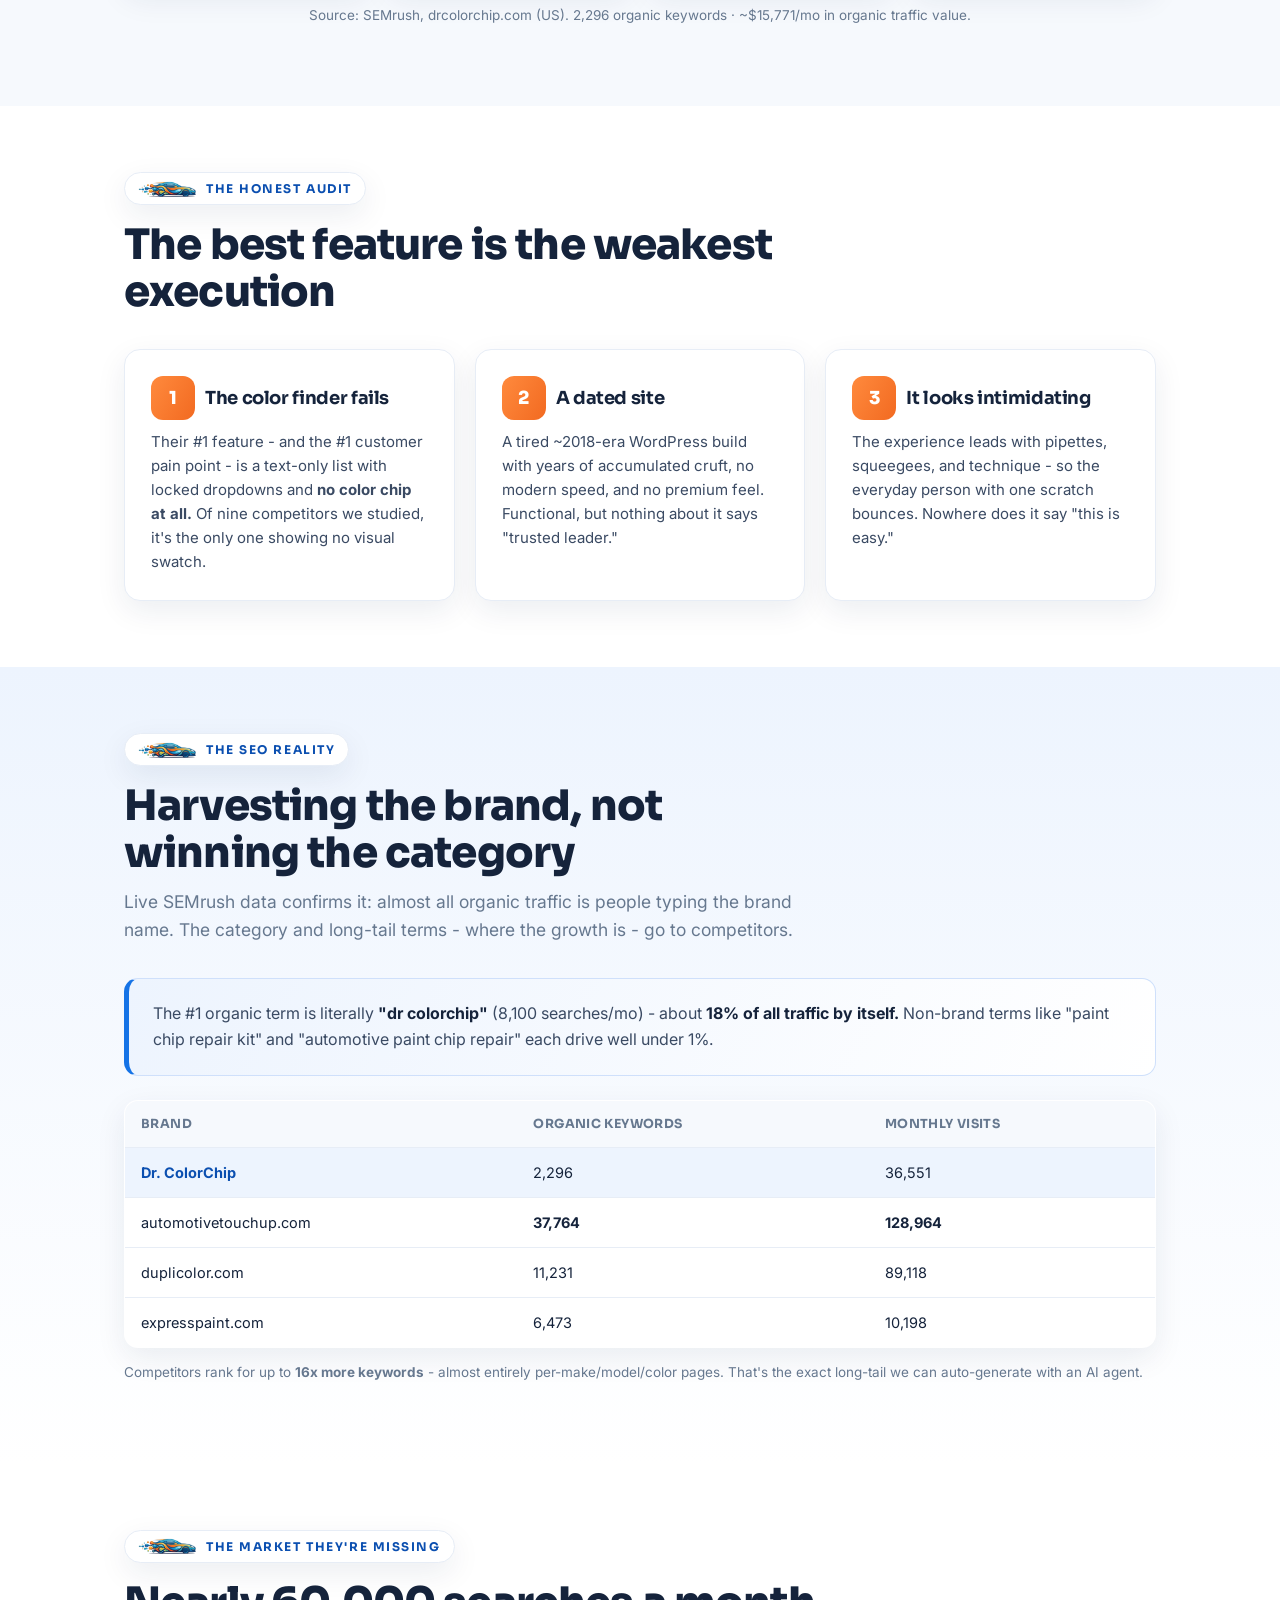
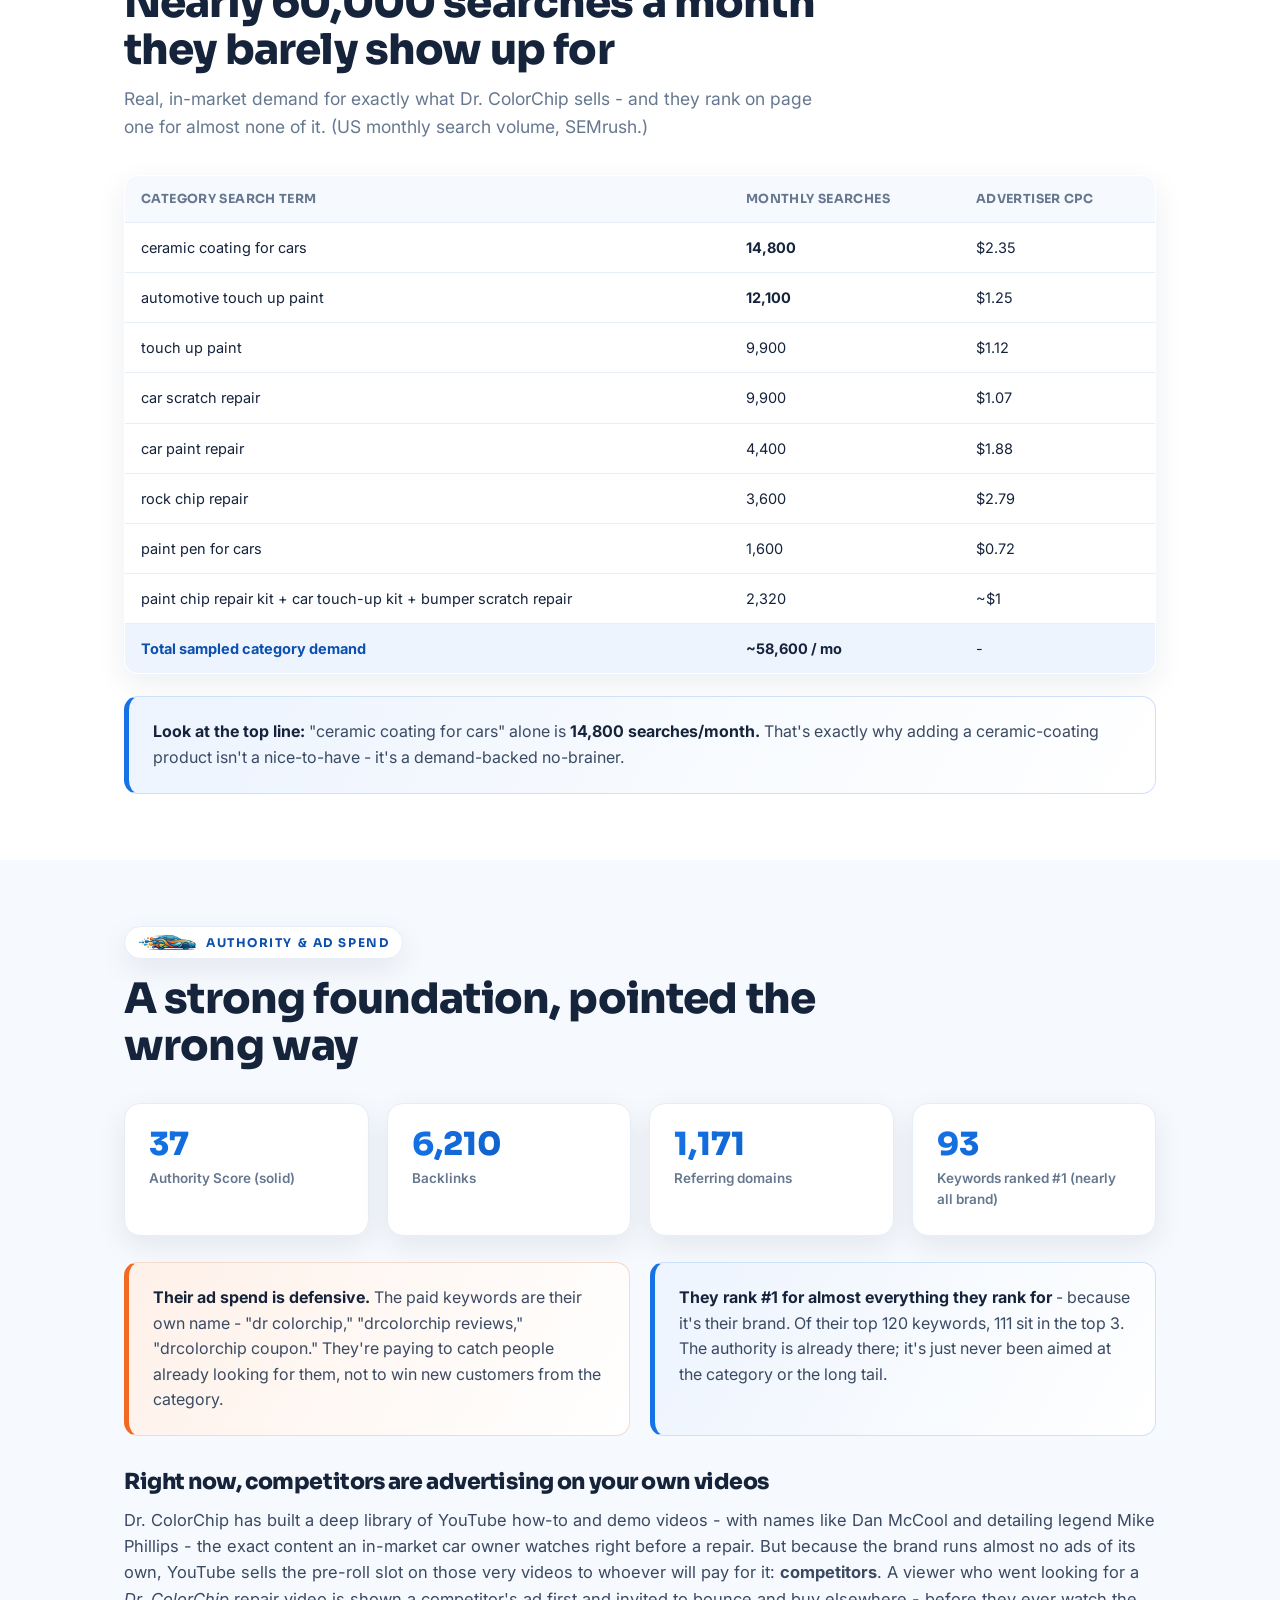
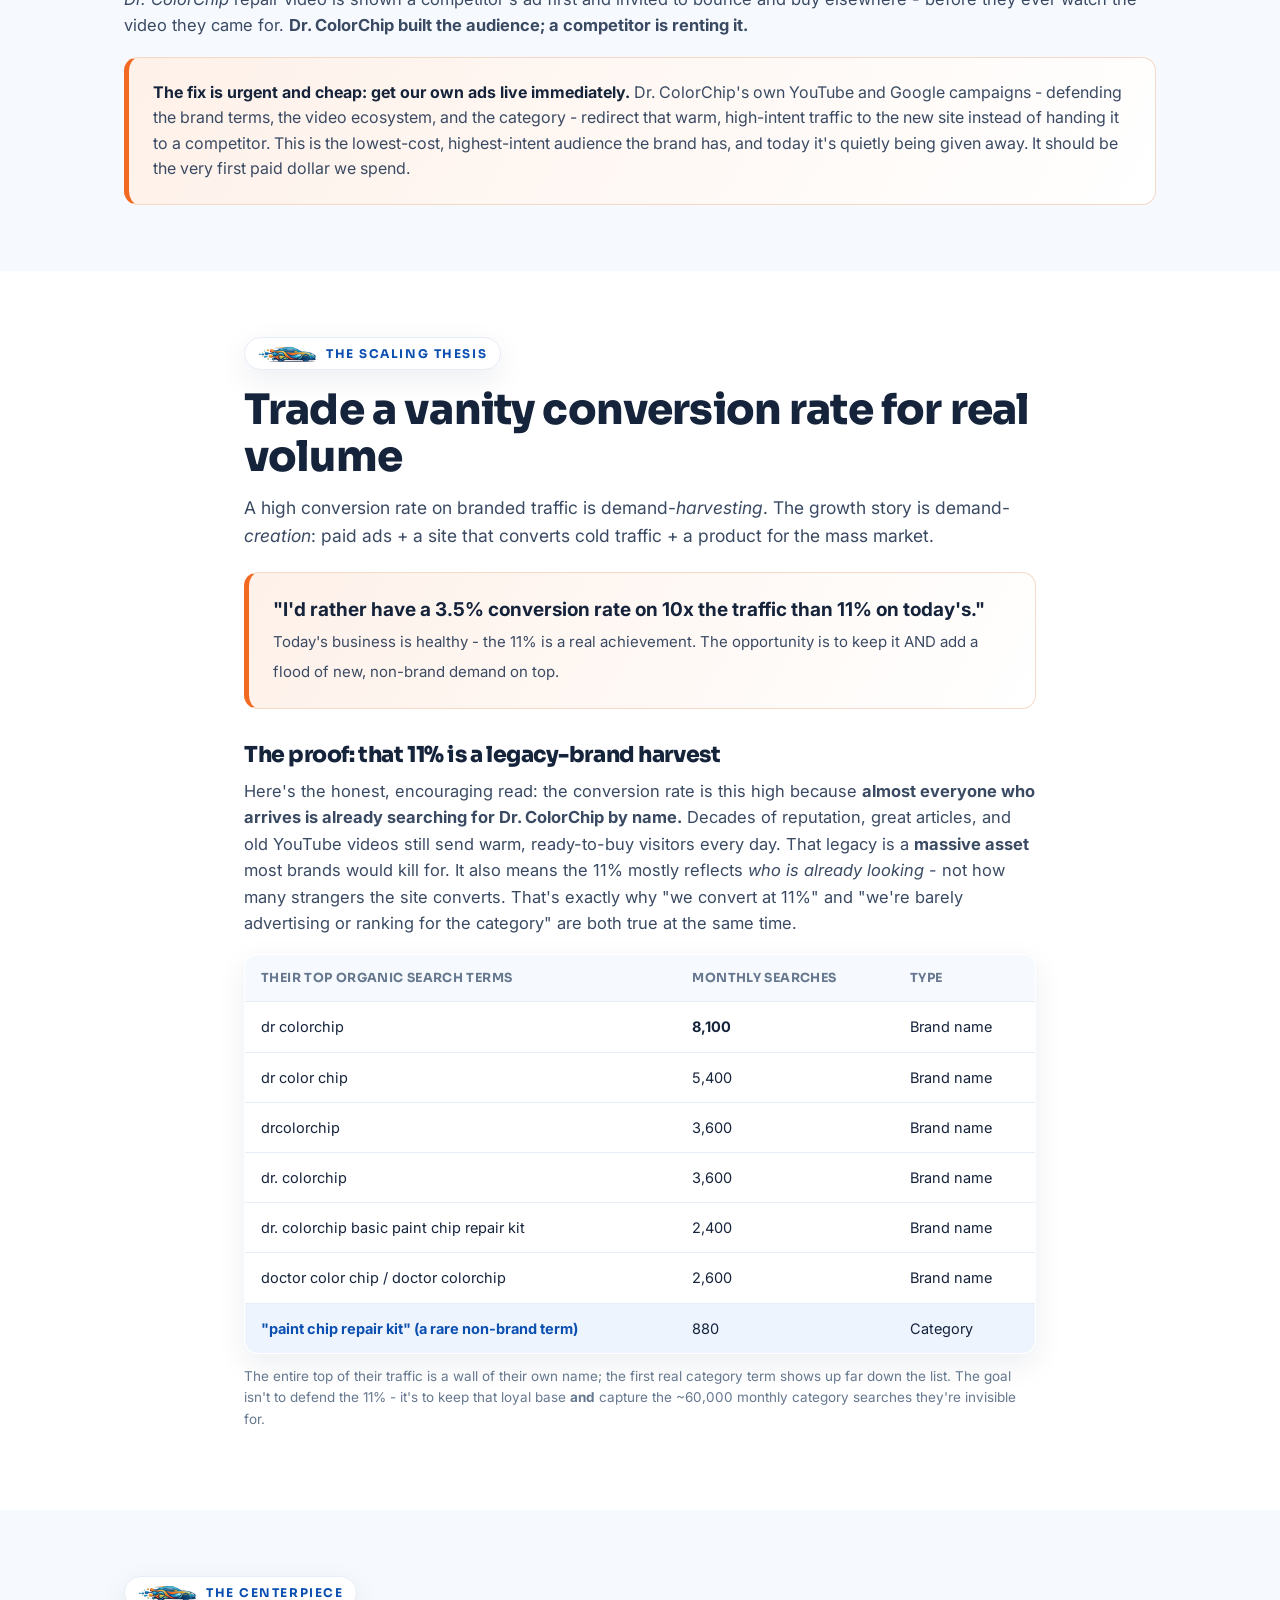
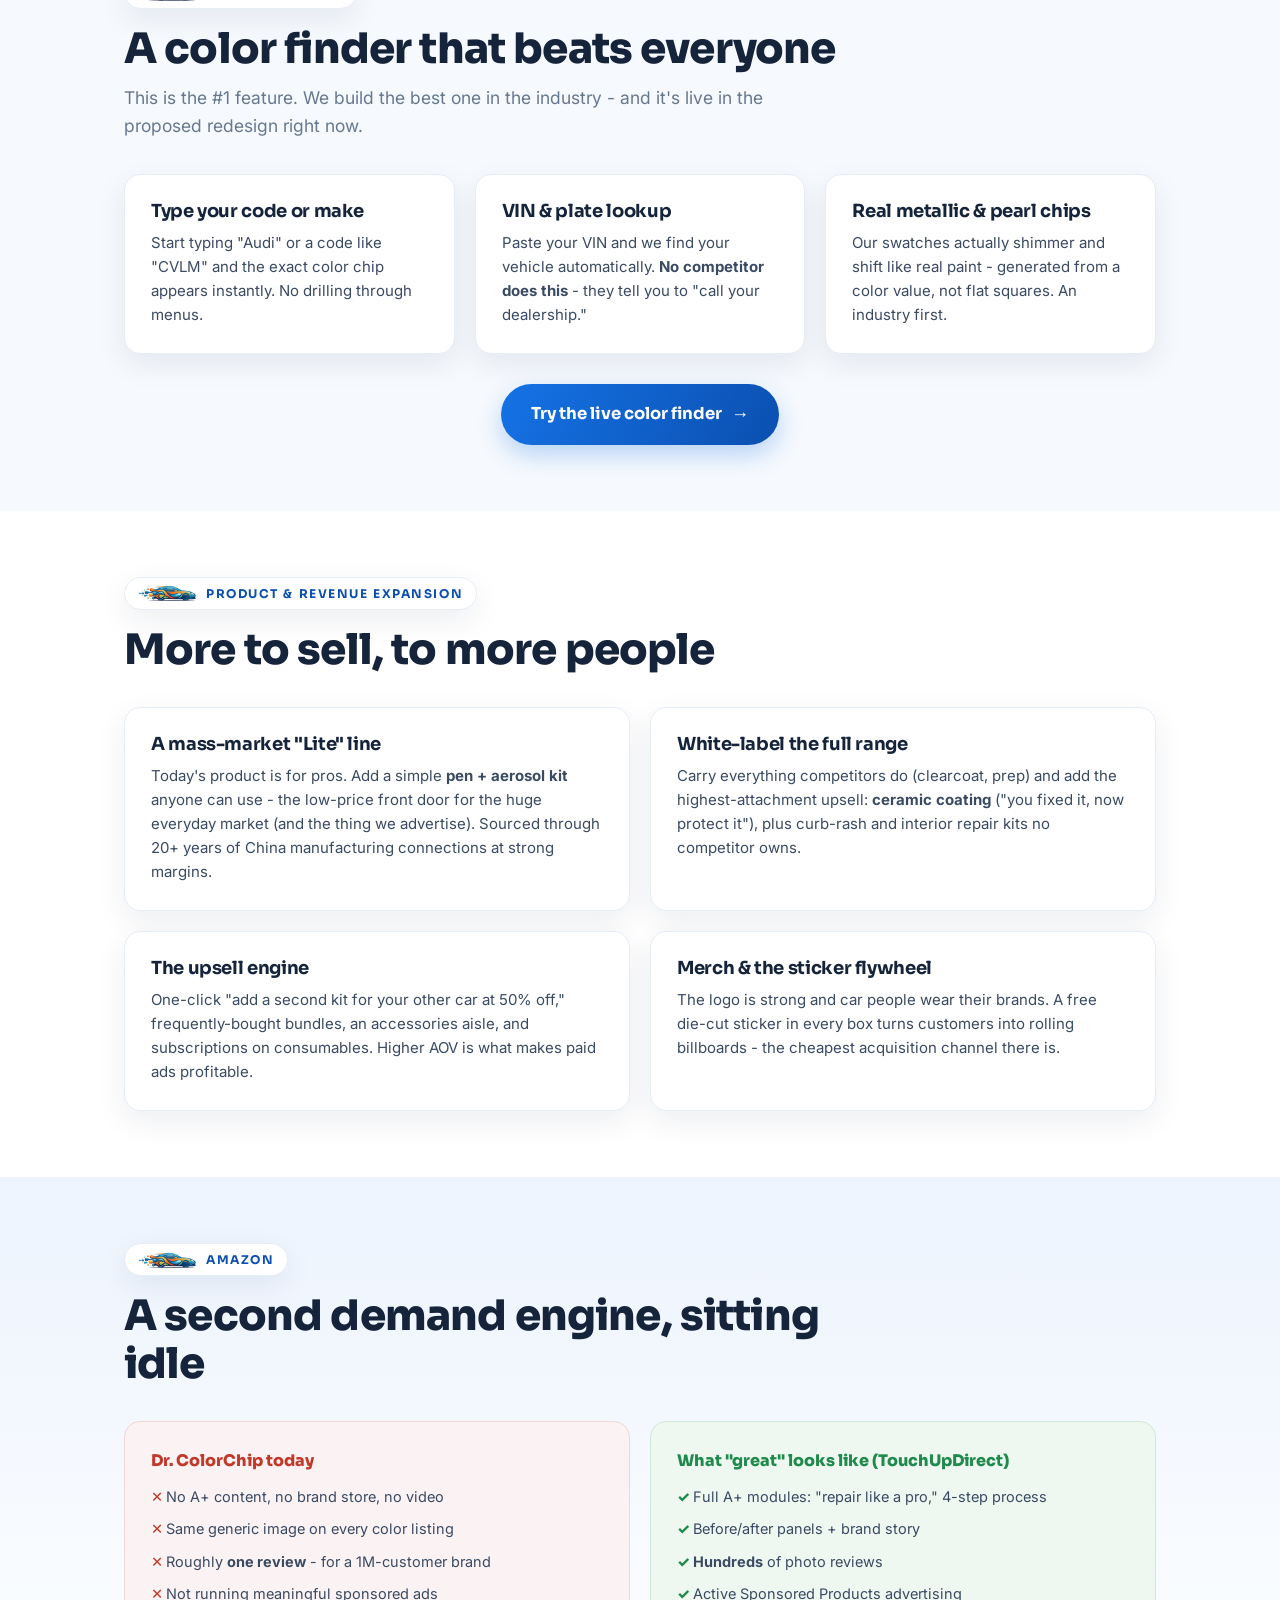
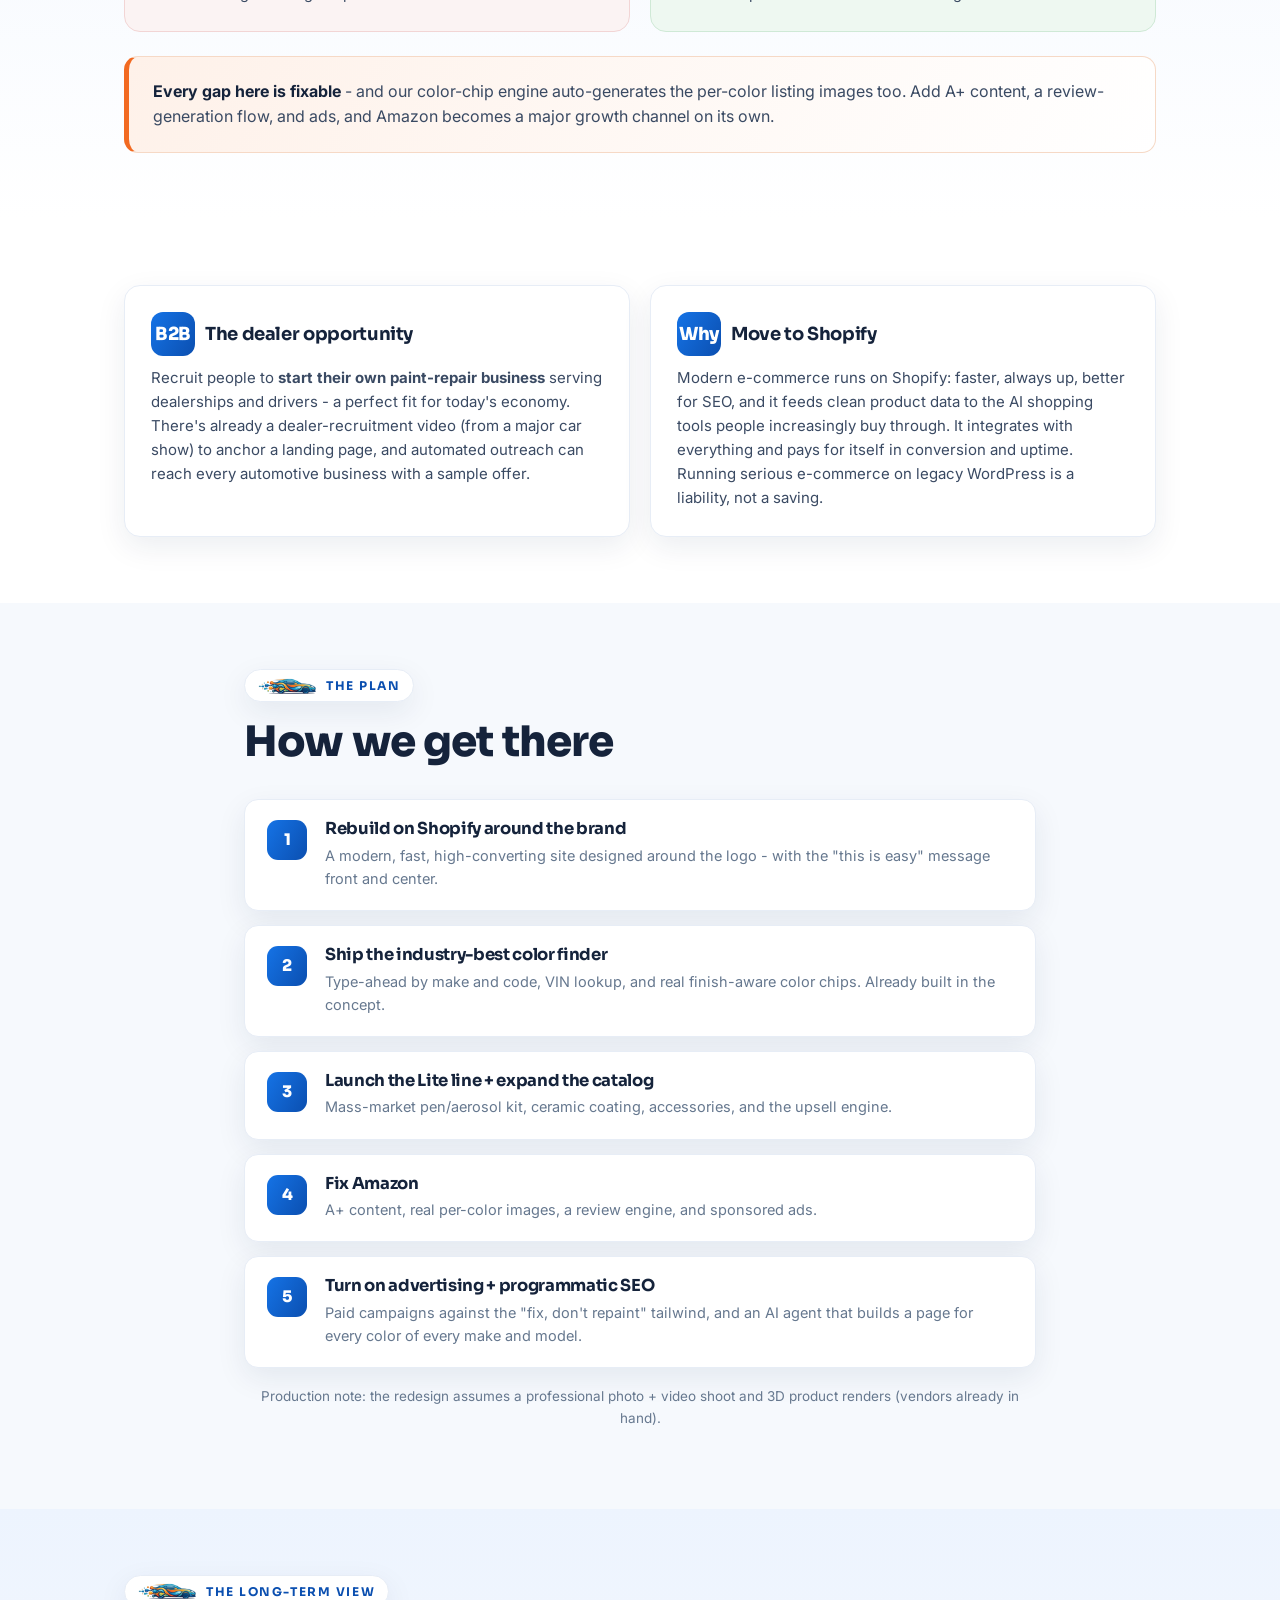
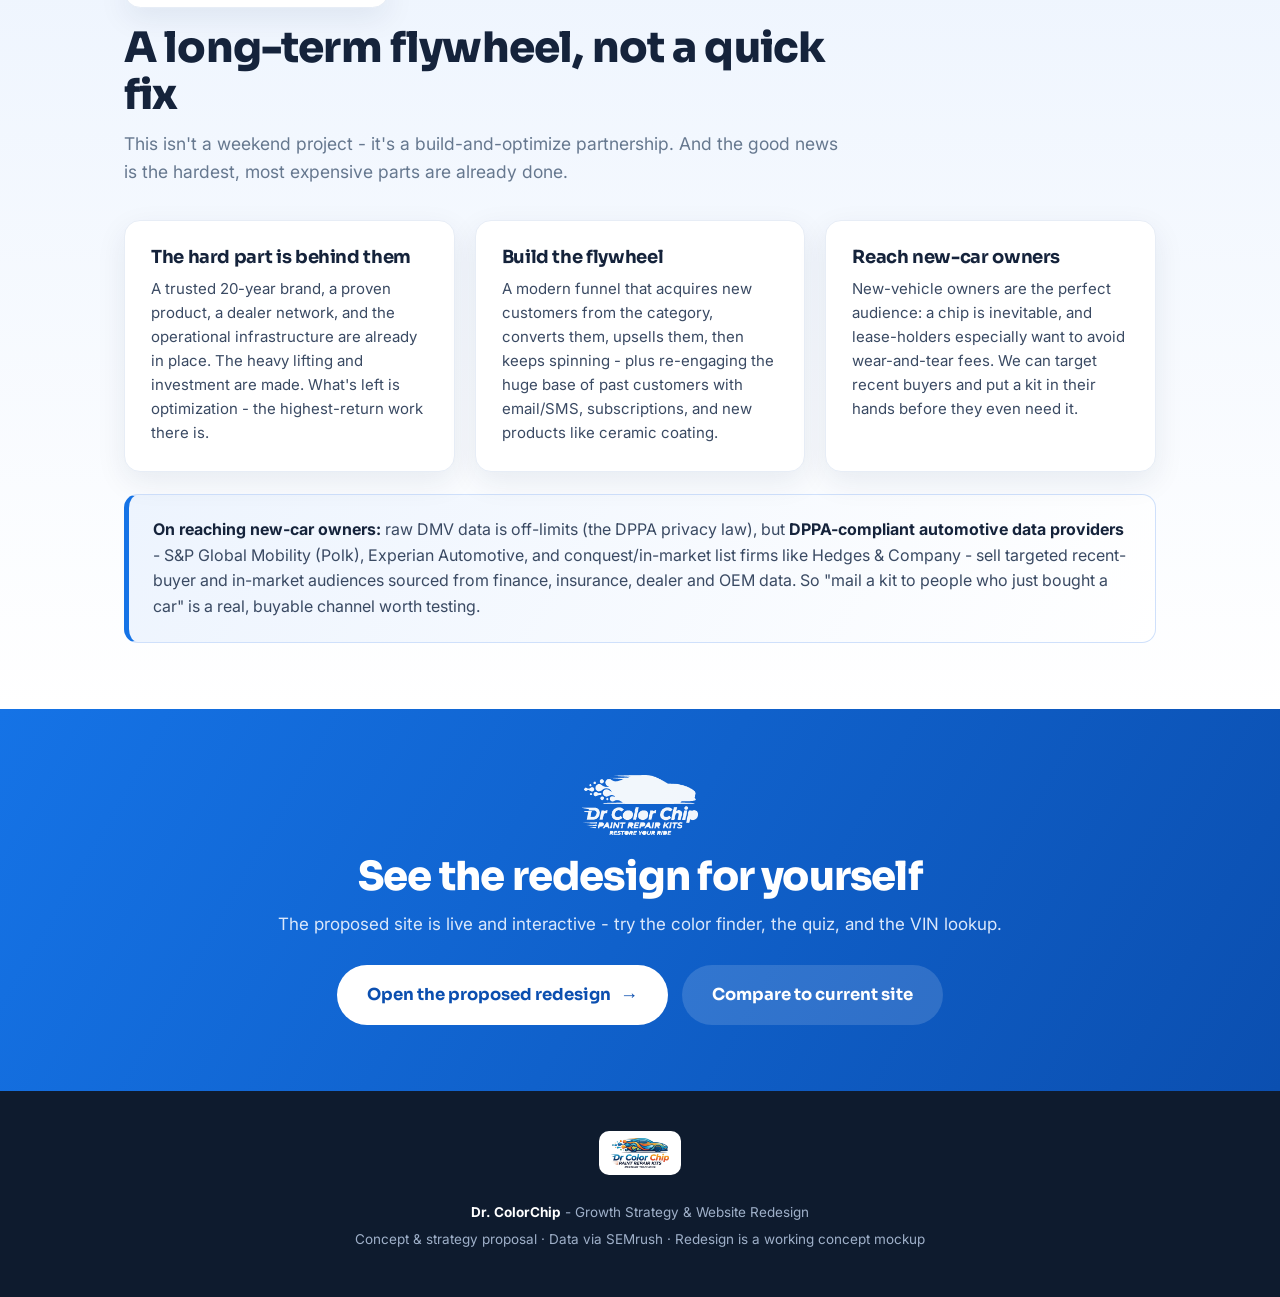
==== commit ab4f8225: "Report: add 'competitors advertising on your own YouTube videos' + run-our-own-ads-now Co-Authored-B" ====
--- a/index.html
+++ b/index.html
@@ -242,6 +242,12 @@
       <div class="callout"><b>Their ad spend is defensive.</b> The paid keywords are their own name - "dr colorchip," "drcolorchip reviews," "drcolorchip coupon." They're paying to catch people already looking for them, not to win new customers from the category.</div>
       <div class="callout blue"><b>They rank #1 for almost everything they rank for</b> - because it's their brand. Of their top 120 keywords, 111 sit in the top 3. The authority is already there; it's just never been aimed at the category or the long tail.</div>
     </div>
+
+    <div style="margin-top:34px">
+      <h3 style="font-family:Sora;font-weight:800;font-size:22px">Right now, competitors are advertising on your own videos</h3>
+      <p style="color:var(--ink-2);font-size:16.5px;margin-top:12px">Dr. ColorChip has built a deep library of YouTube how-to and demo videos - with names like Dan McCool and detailing legend Mike Phillips - the exact content an in-market car owner watches right before a repair. But because the brand runs almost no ads of its own, YouTube sells the pre-roll slot on those very videos to whoever will pay for it: <b>competitors</b>. A viewer who went looking for a <i>Dr. ColorChip</i> repair video is shown a competitor's ad first and invited to bounce and buy elsewhere - before they ever watch the video they came for. <b>Dr. ColorChip built the audience; a competitor is renting it.</b></p>
+      <div class="callout" style="margin-top:18px;border-left:5px solid #F26A21"><b>The fix is urgent and cheap: get our own ads live immediately.</b> Dr. ColorChip's own YouTube and Google campaigns - defending the brand terms, the video ecosystem, and the category - redirect that warm, high-intent traffic to the new site instead of handing it to a competitor. This is the lowest-cost, highest-intent audience the brand has, and today it's quietly being given away. It should be the very first paid dollar we spend.</div>
+    </div>
   </div>
 </section>
 
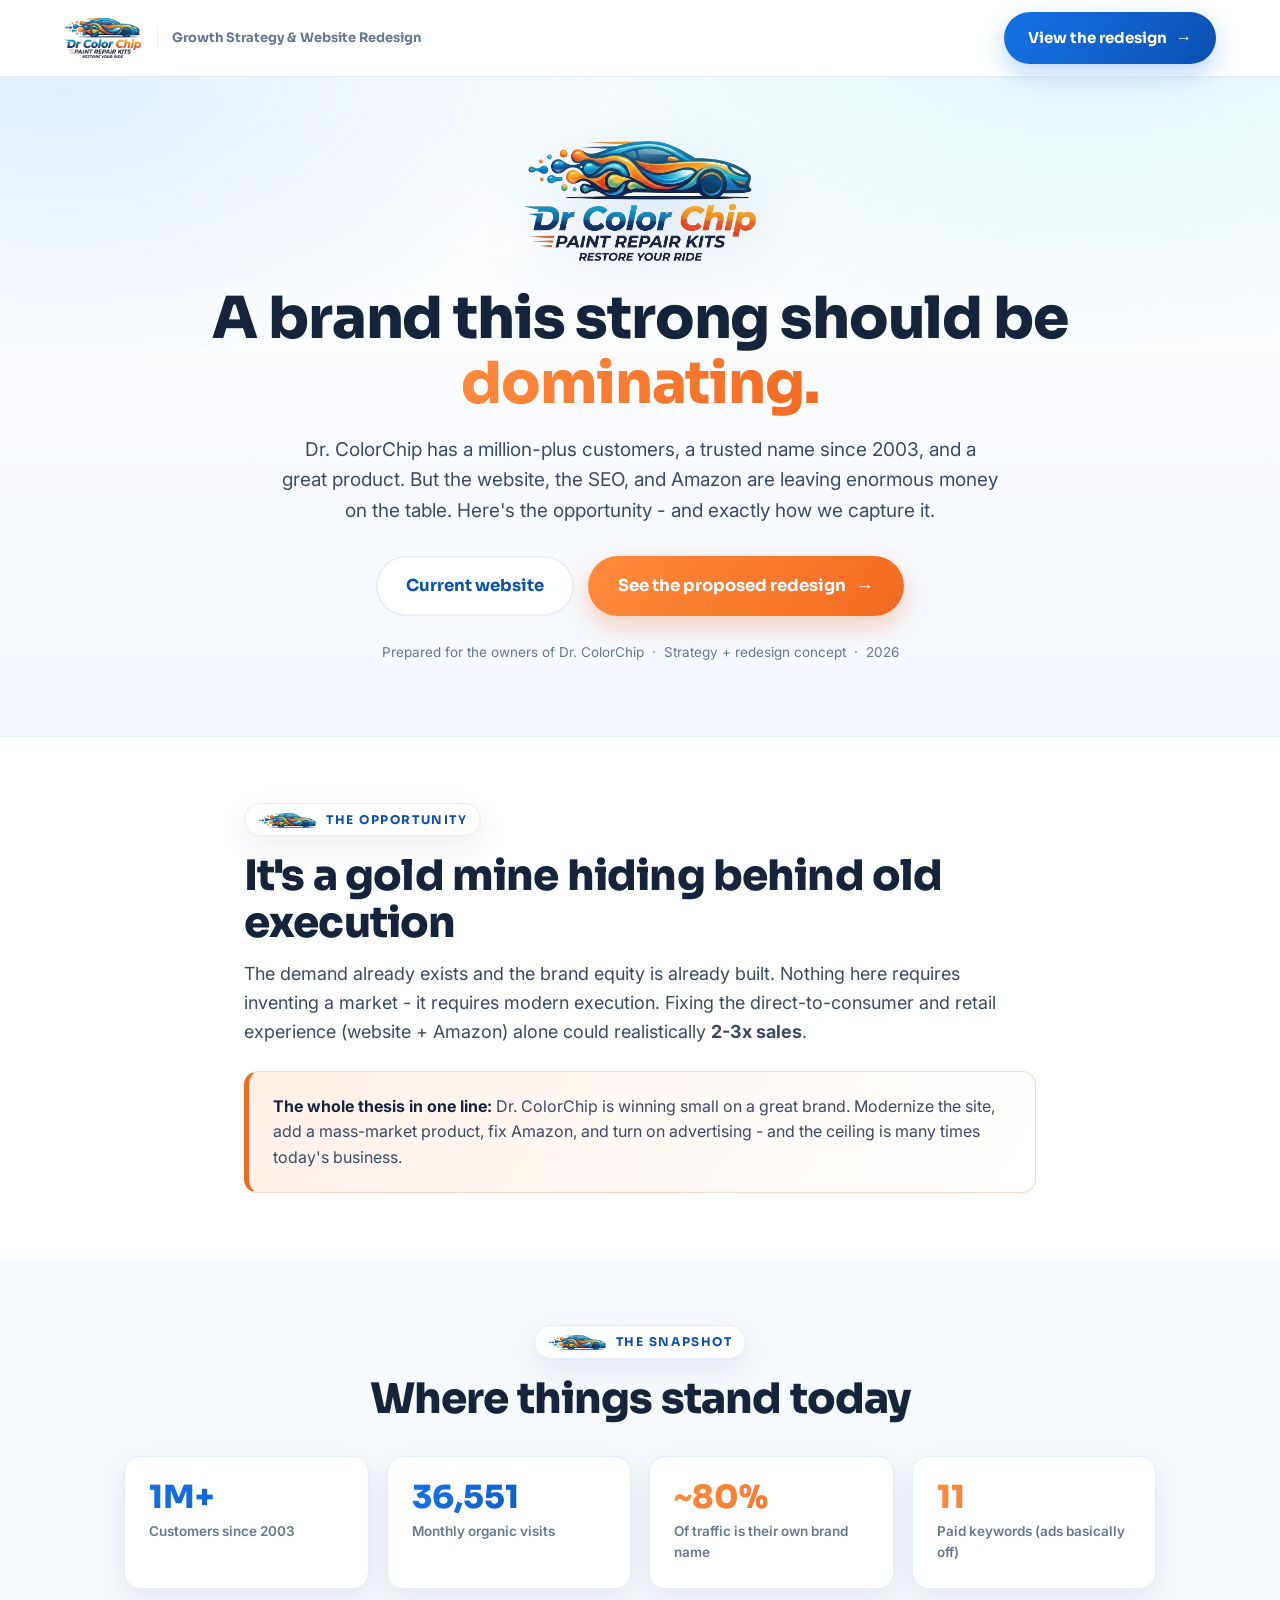
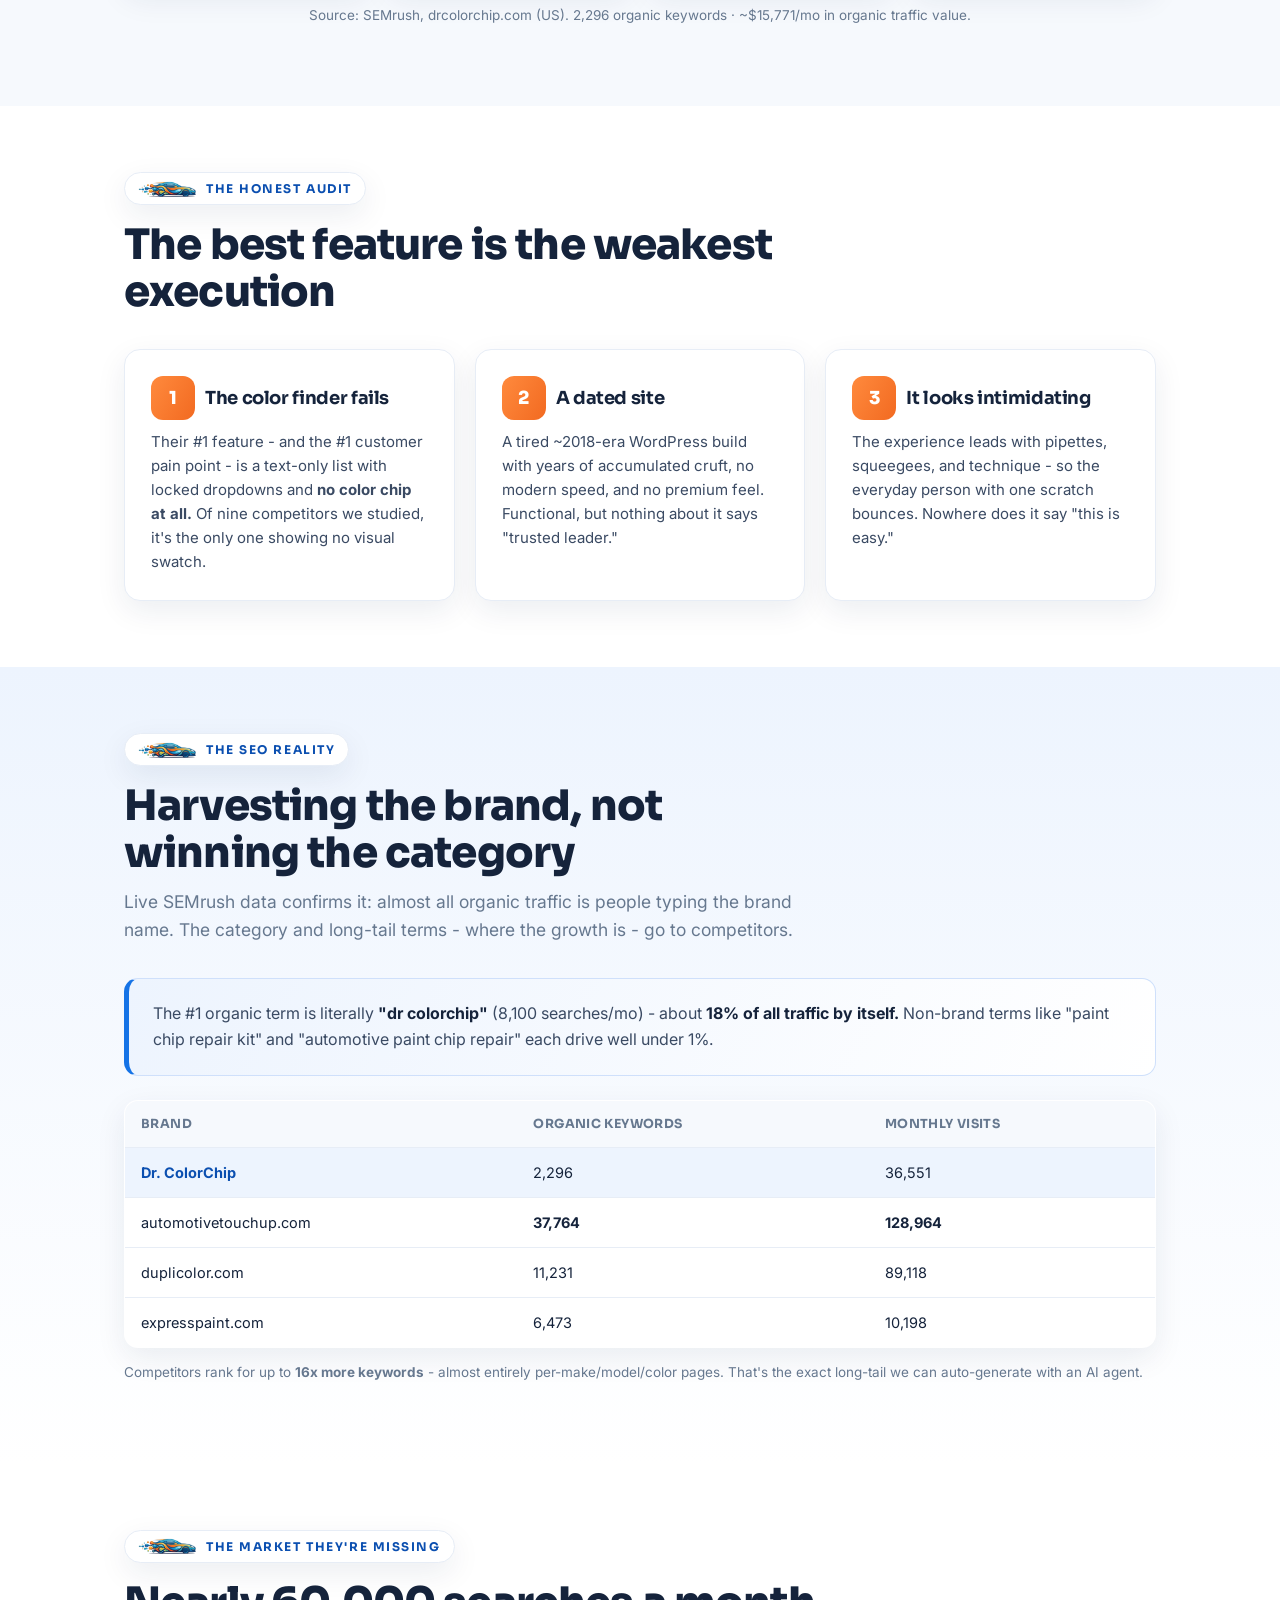
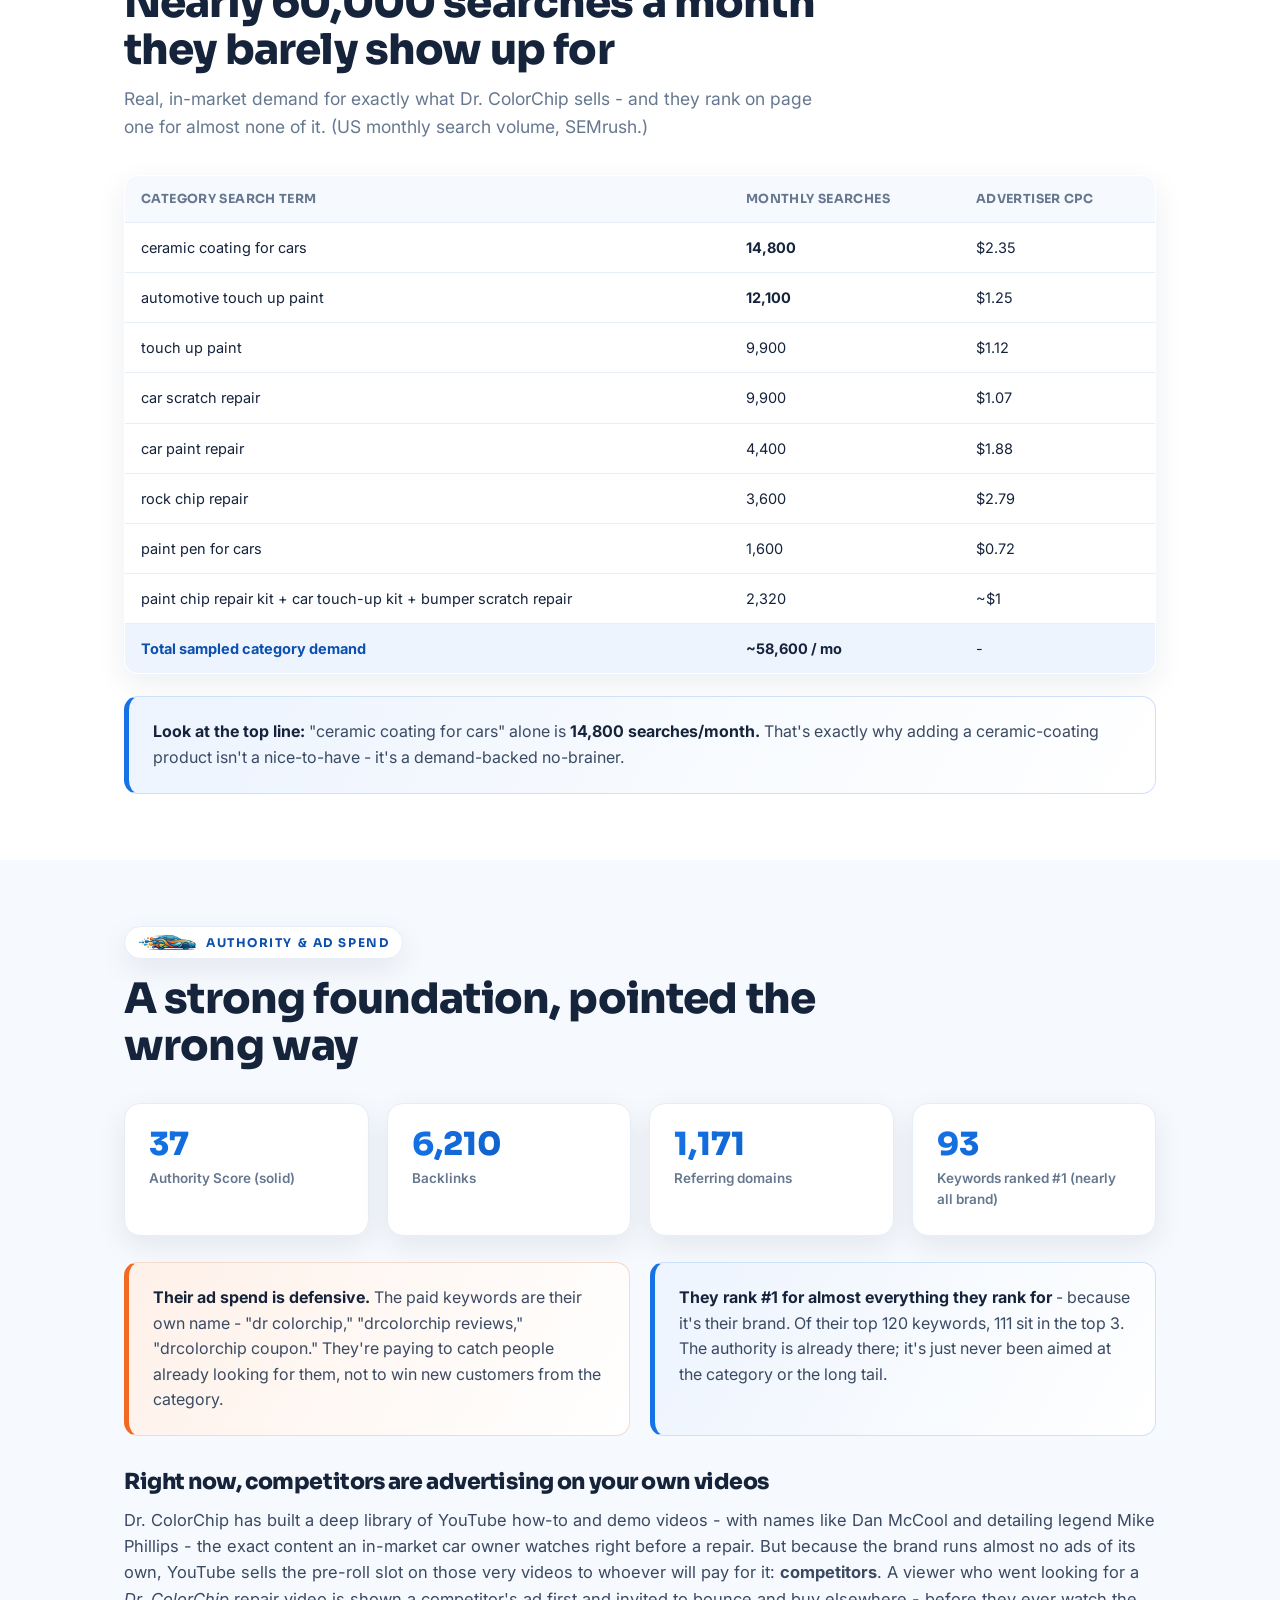
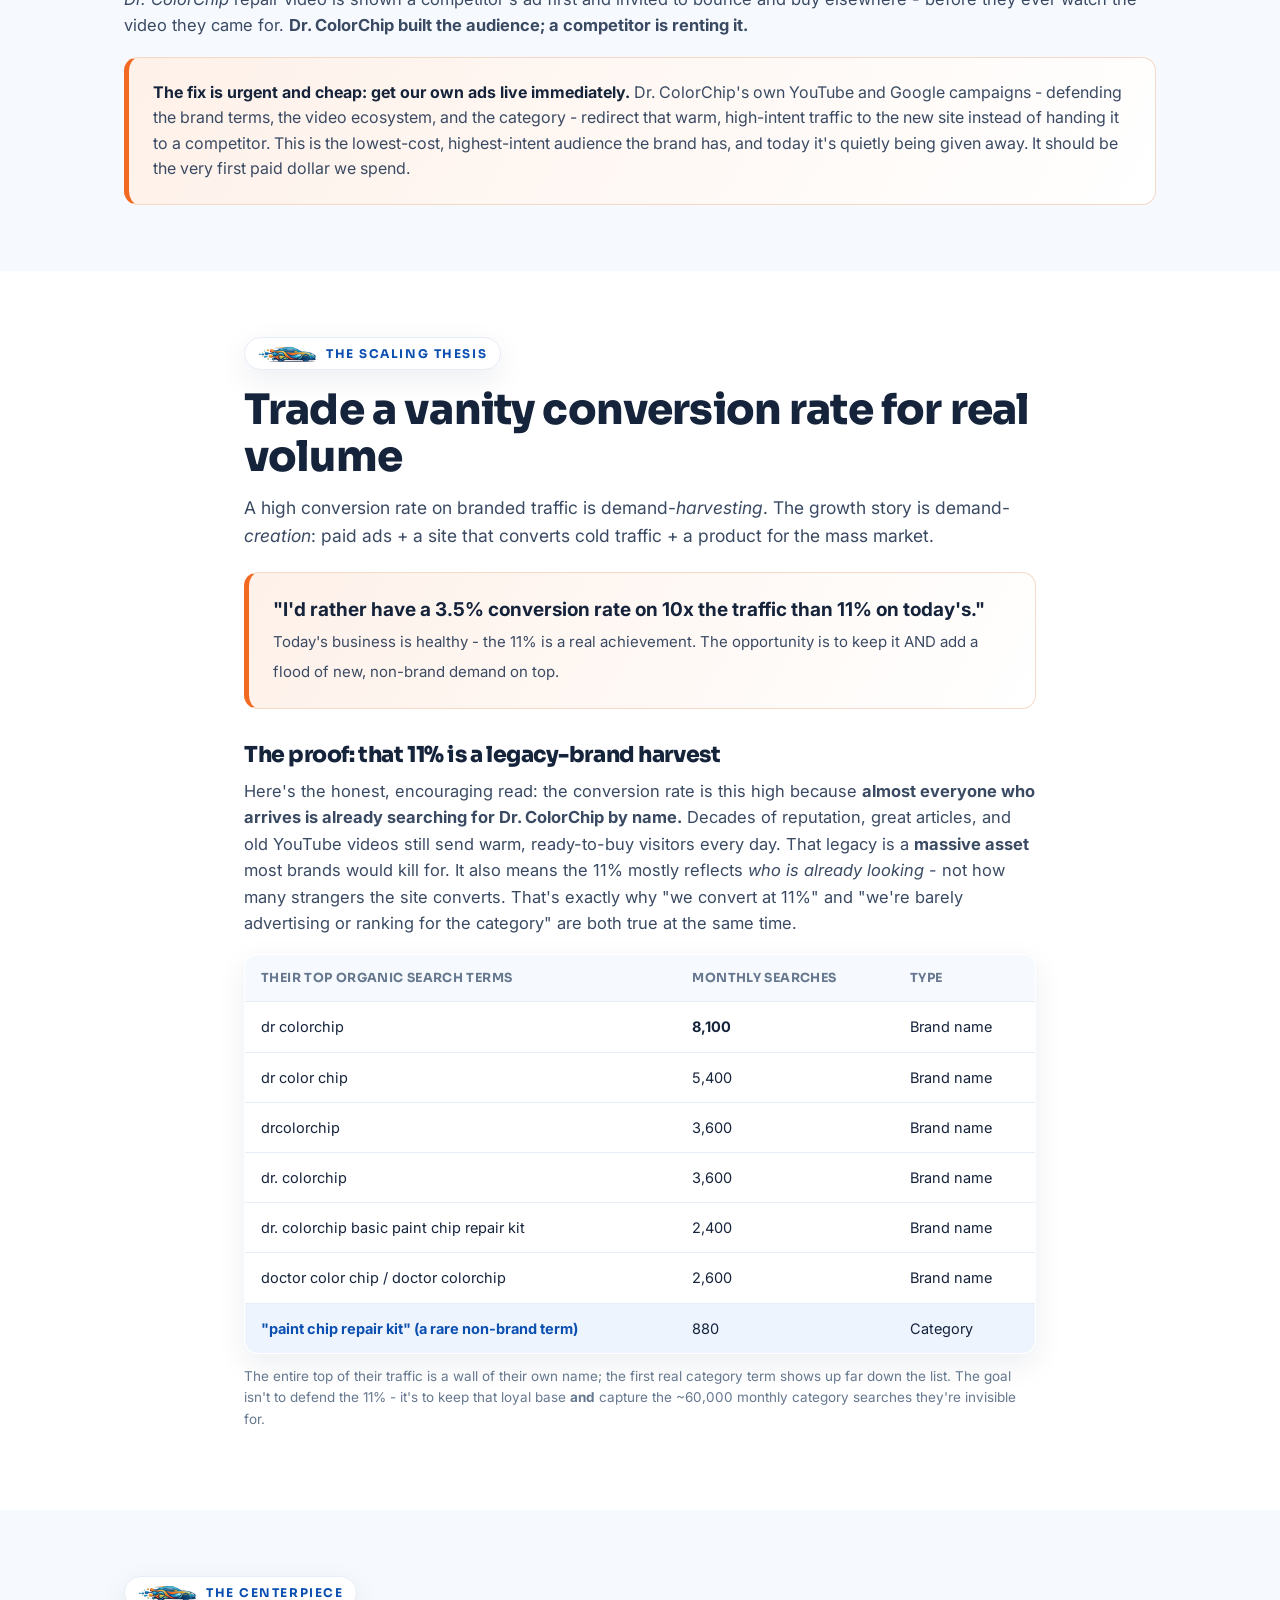
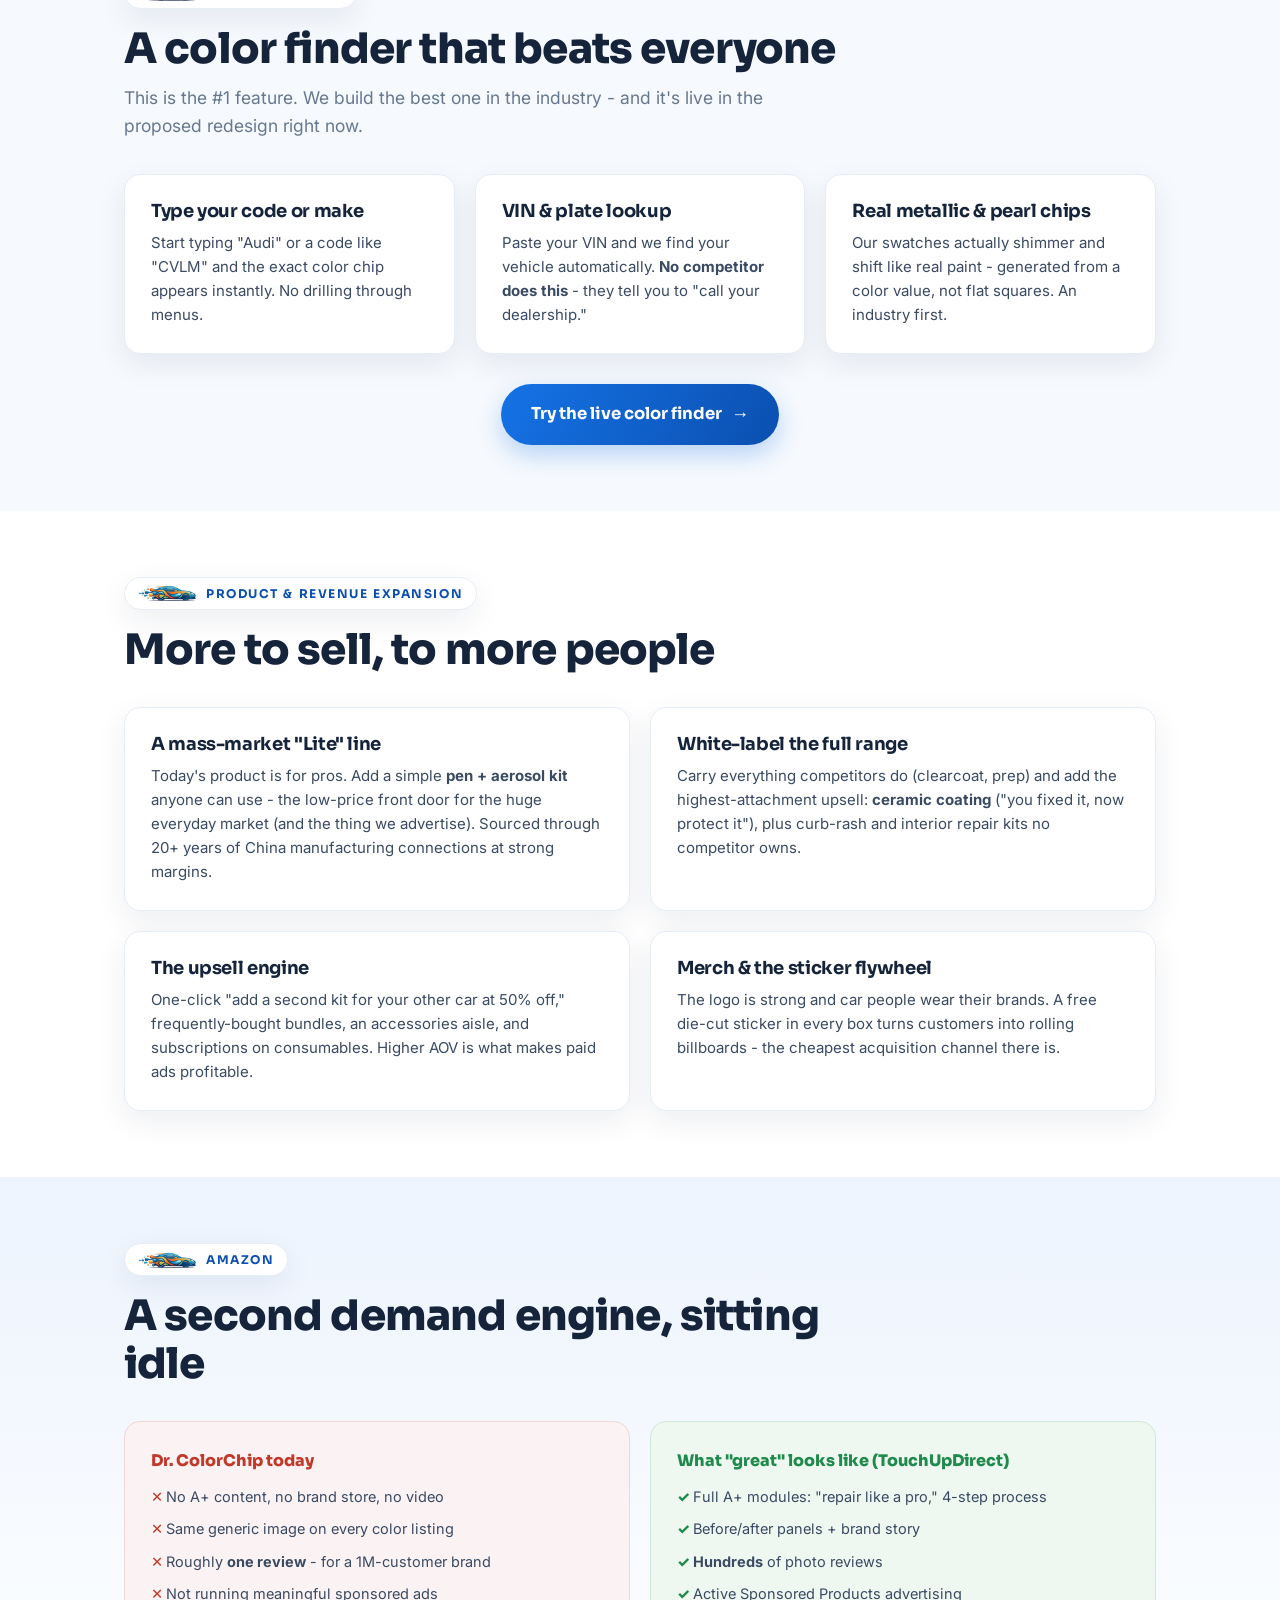
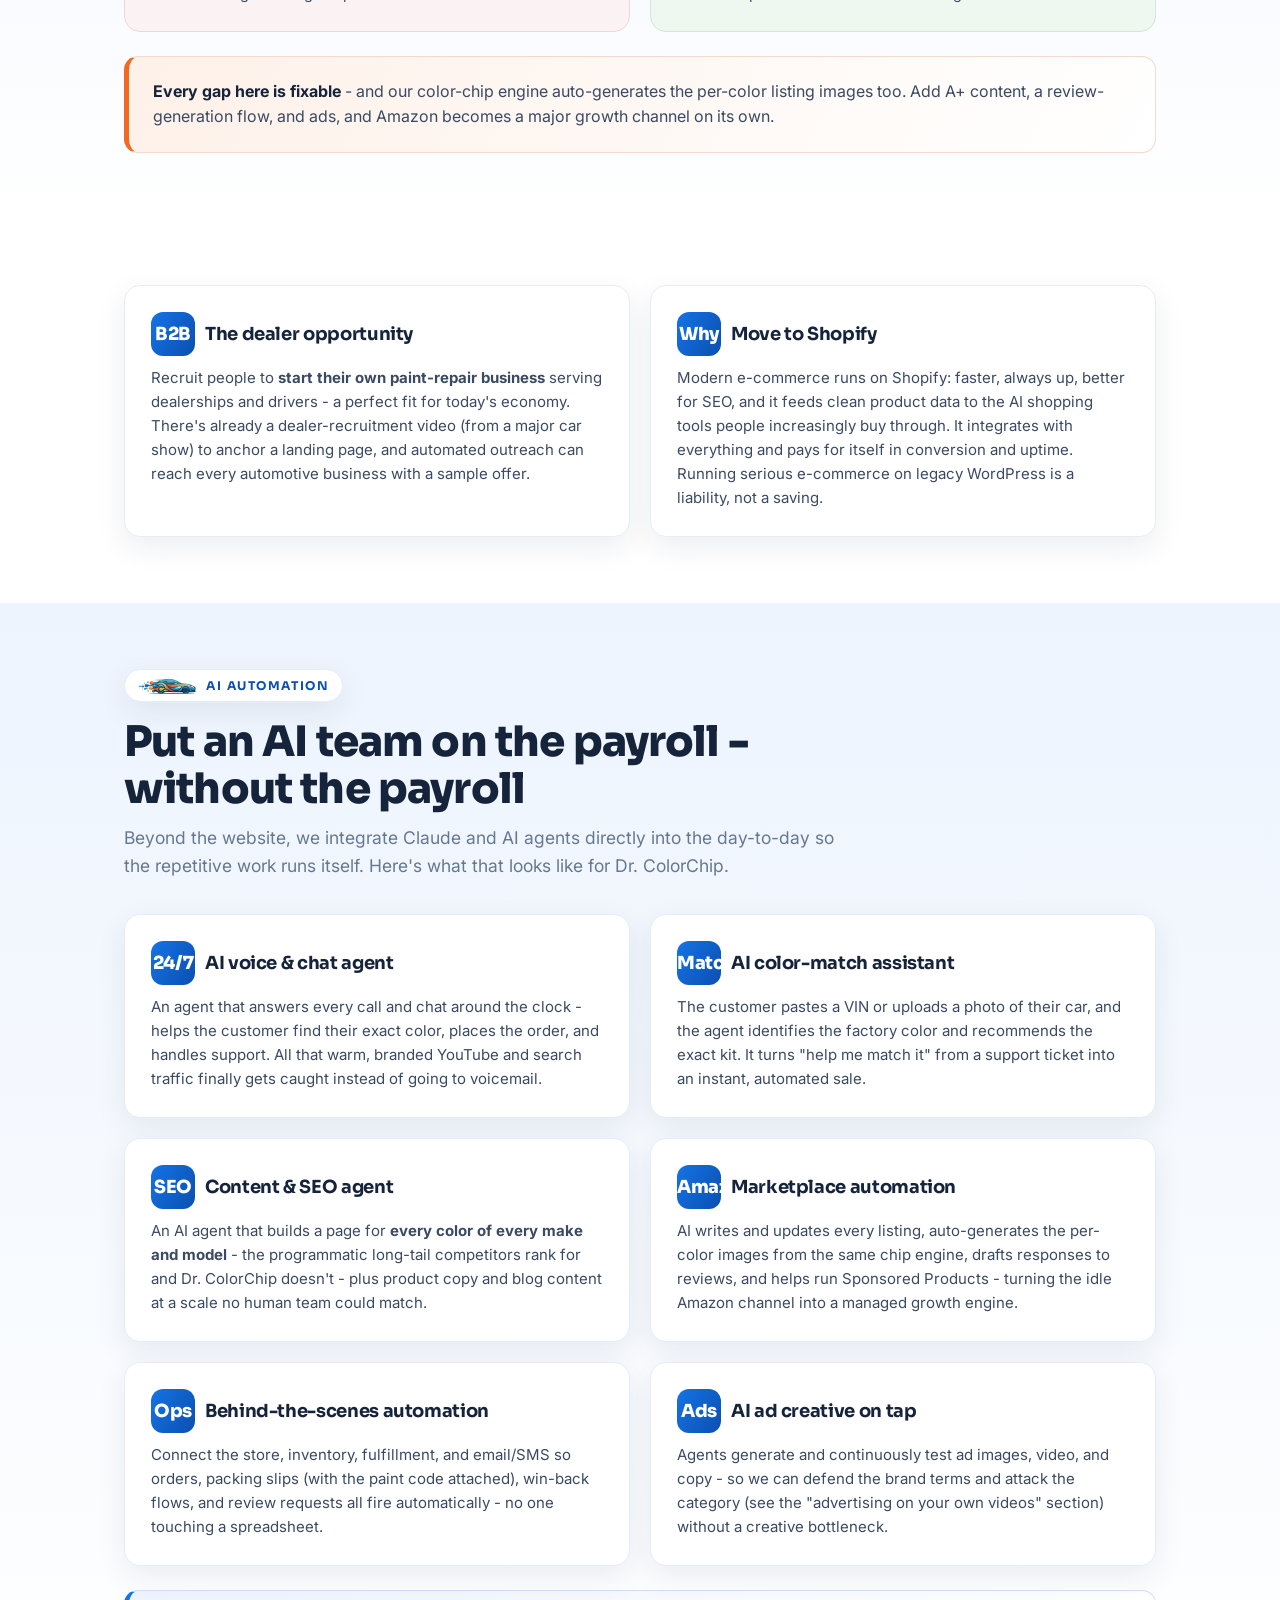
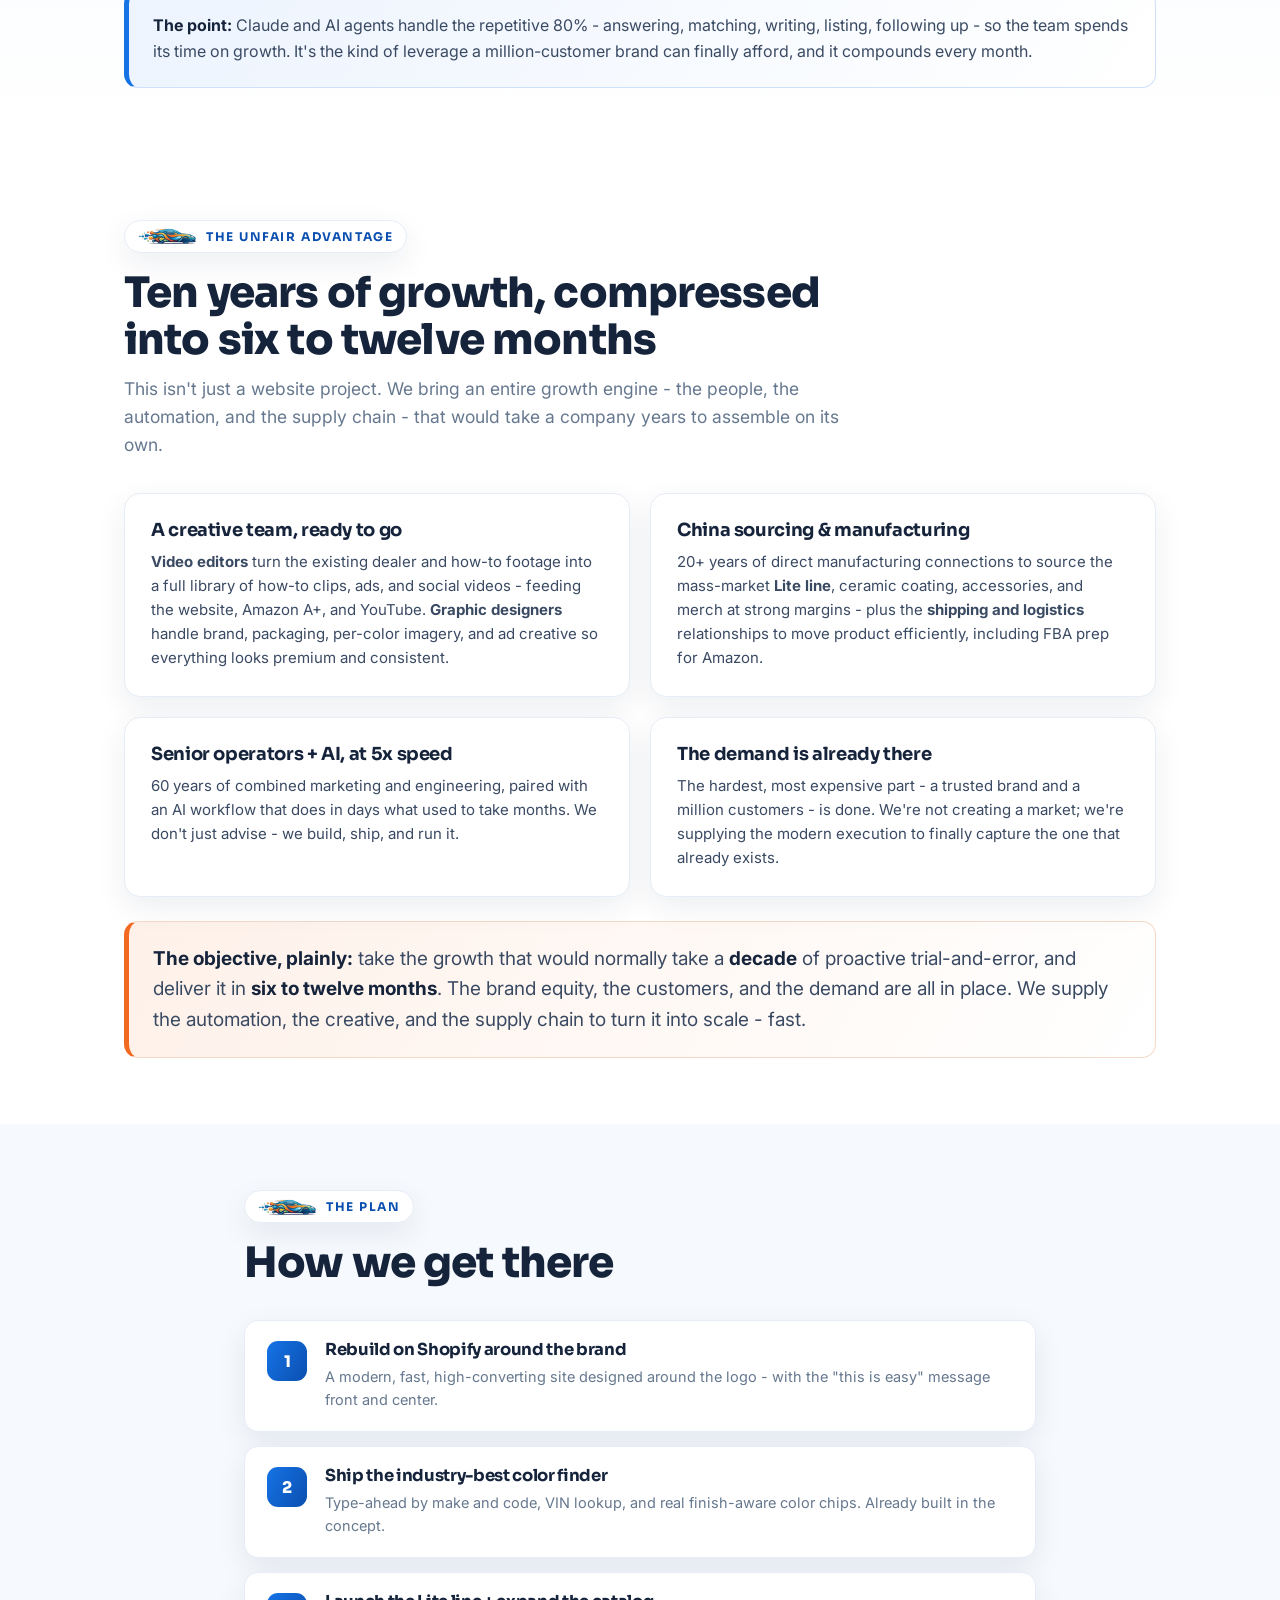
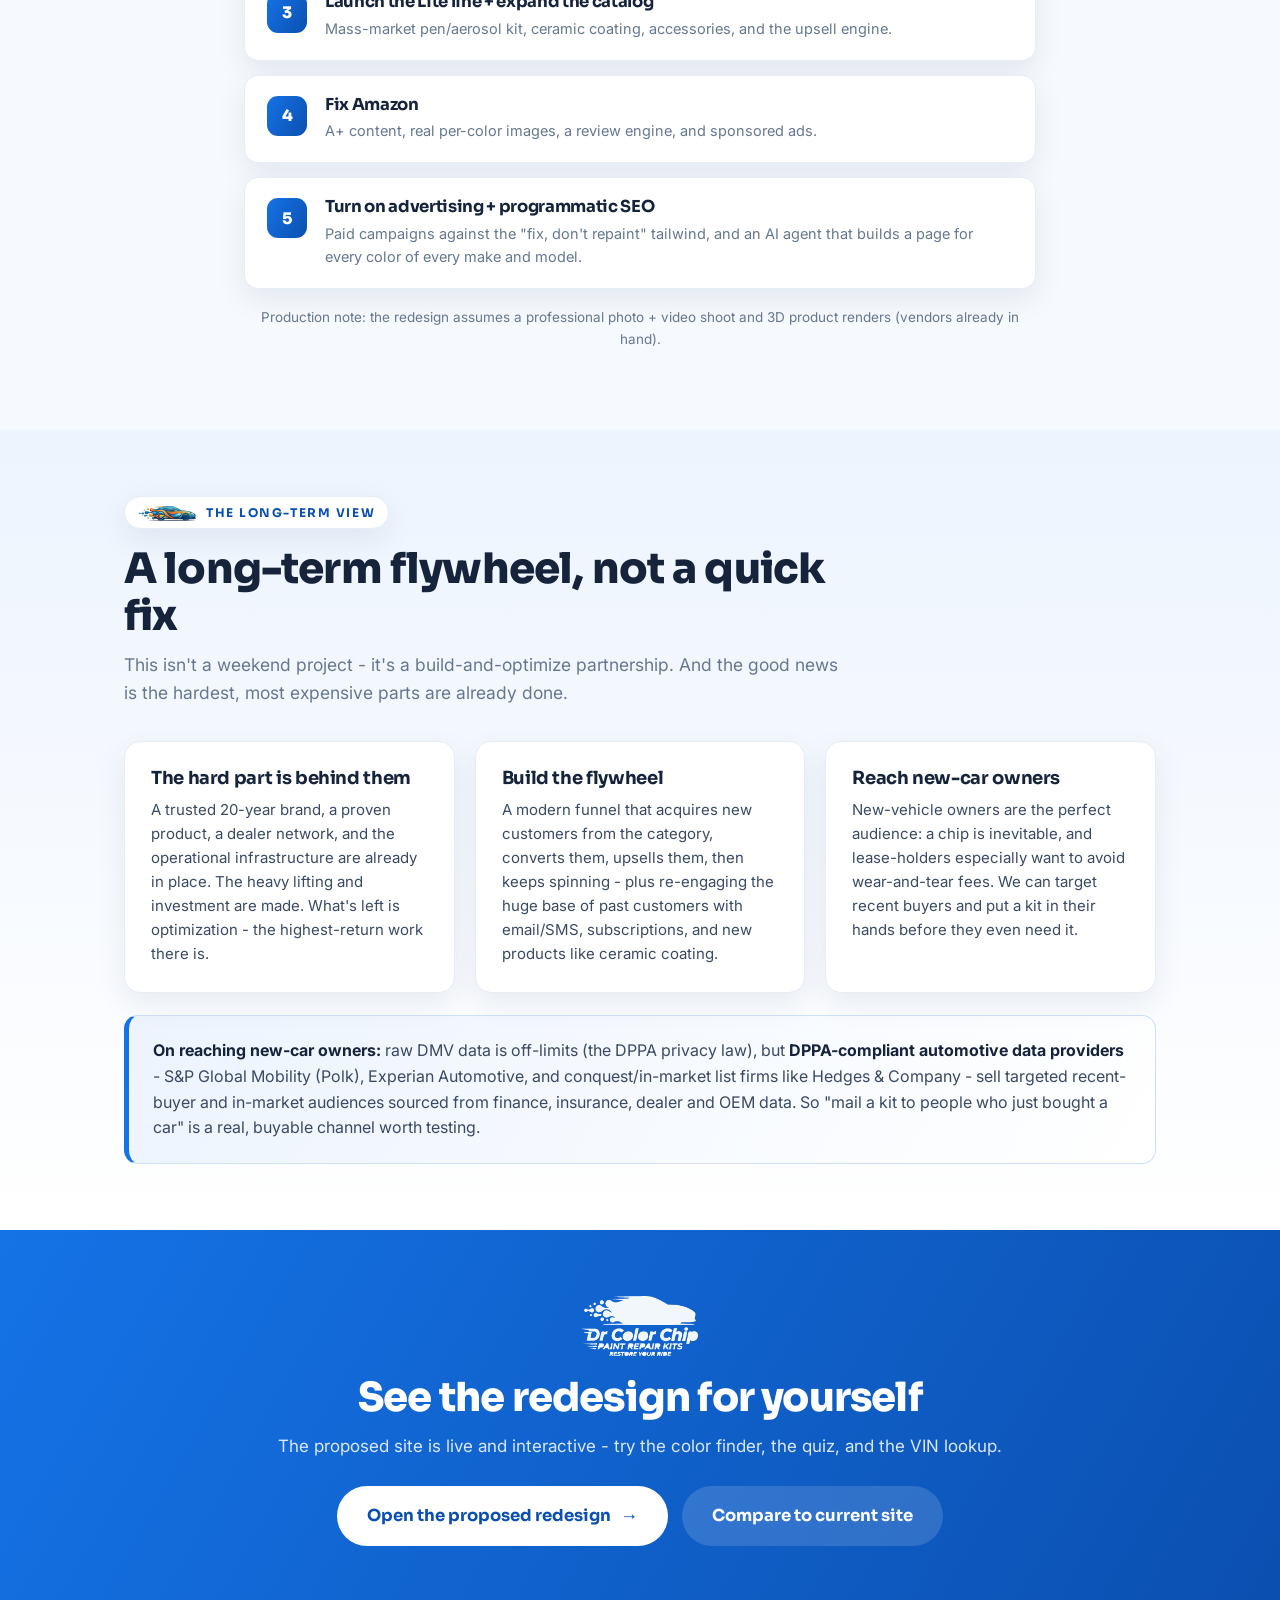
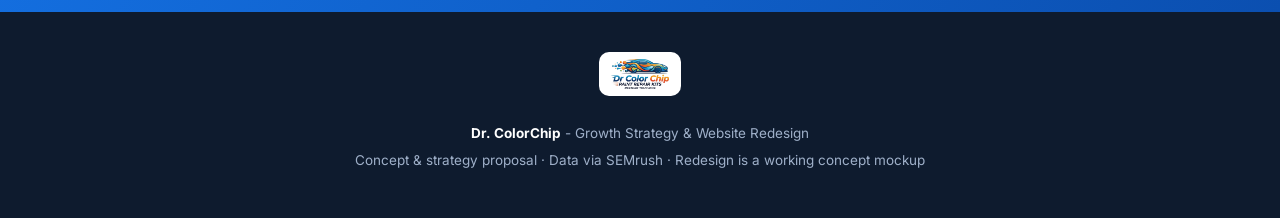
==== commit 8fd02a6b: "Report: add AI Automation section + growth-acceleration 'unfair advantage' (China sourcing, editors," ====
--- a/index.html
+++ b/index.html
@@ -334,6 +334,36 @@
   </div>
 </section>
 
+<!-- AI AUTOMATION -->
+<section class="tint-blue">
+  <div class="wrap">
+    <div class="sec-head"><span class="eyebrow"><img src="assets/logo-car.png" alt="" /> AI automation</span><h2 class="big">Put an AI team on the payroll - without the payroll</h2><p>Beyond the website, we integrate Claude and AI agents directly into the day-to-day so the repetitive work runs itself. Here's what that looks like for Dr. ColorChip.</p></div>
+    <div class="grid2">
+      <div class="card"><h3><span class="ic">24/7</span> AI voice &amp; chat agent</h3><p>An agent that answers every call and chat around the clock - helps the customer find their exact color, places the order, and handles support. All that warm, branded YouTube and search traffic finally gets caught instead of going to voicemail.</p></div>
+      <div class="card"><h3><span class="ic">Match</span> AI color-match assistant</h3><p>The customer pastes a VIN or uploads a photo of their car, and the agent identifies the factory color and recommends the exact kit. It turns "help me match it" from a support ticket into an instant, automated sale.</p></div>
+      <div class="card"><h3><span class="ic">SEO</span> Content &amp; SEO agent</h3><p>An AI agent that builds a page for <b>every color of every make and model</b> - the programmatic long-tail competitors rank for and Dr. ColorChip doesn't - plus product copy and blog content at a scale no human team could match.</p></div>
+      <div class="card"><h3><span class="ic">Amazon</span> Marketplace automation</h3><p>AI writes and updates every listing, auto-generates the per-color images from the same chip engine, drafts responses to reviews, and helps run Sponsored Products - turning the idle Amazon channel into a managed growth engine.</p></div>
+      <div class="card"><h3><span class="ic">Ops</span> Behind-the-scenes automation</h3><p>Connect the store, inventory, fulfillment, and email/SMS so orders, packing slips (with the paint code attached), win-back flows, and review requests all fire automatically - no one touching a spreadsheet.</p></div>
+      <div class="card"><h3><span class="ic">Ads</span> AI ad creative on tap</h3><p>Agents generate and continuously test ad images, video, and copy - so we can defend the brand terms and attack the category (see the "advertising on your own videos" section) without a creative bottleneck.</p></div>
+    </div>
+    <div class="callout blue" style="margin-top:24px"><b>The point:</b> Claude and AI agents handle the repetitive 80% - answering, matching, writing, listing, following up - so the team spends its time on growth. It's the kind of leverage a million-customer brand can finally afford, and it compounds every month.</div>
+  </div>
+</section>
+
+<!-- GROWTH ACCELERATION -->
+<section>
+  <div class="wrap">
+    <div class="sec-head"><span class="eyebrow"><img src="assets/logo-car.png" alt="" /> The unfair advantage</span><h2 class="big">Ten years of growth, compressed into six to twelve months</h2><p>This isn't just a website project. We bring an entire growth engine - the people, the automation, and the supply chain - that would take a company years to assemble on its own.</p></div>
+    <div class="grid2">
+      <div class="card"><h3>A creative team, ready to go</h3><p><b>Video editors</b> turn the existing dealer and how-to footage into a full library of how-to clips, ads, and social videos - feeding the website, Amazon A+, and YouTube. <b>Graphic designers</b> handle brand, packaging, per-color imagery, and ad creative so everything looks premium and consistent.</p></div>
+      <div class="card"><h3>China sourcing &amp; manufacturing</h3><p>20+ years of direct manufacturing connections to source the mass-market <b>Lite line</b>, ceramic coating, accessories, and merch at strong margins - plus the <b>shipping and logistics</b> relationships to move product efficiently, including FBA prep for Amazon.</p></div>
+      <div class="card"><h3>Senior operators + AI, at 5x speed</h3><p>60 years of combined marketing and engineering, paired with an AI workflow that does in days what used to take months. We don't just advise - we build, ship, and run it.</p></div>
+      <div class="card"><h3>The demand is already there</h3><p>The hardest, most expensive part - a trusted brand and a million customers - is done. We're not creating a market; we're supplying the modern execution to finally capture the one that already exists.</p></div>
+    </div>
+    <div class="callout" style="margin-top:24px;font-size:19px"><b>The objective, plainly:</b> take the growth that would normally take a <b>decade</b> of proactive trial-and-error, and deliver it in <b>six to twelve months</b>. The brand equity, the customers, and the demand are all in place. We supply the automation, the creative, and the supply chain to turn it into scale - fast.</div>
+  </div>
+</section>
+
 <!-- ROADMAP -->
 <section class="tint">
   <div class="wrap narrow">
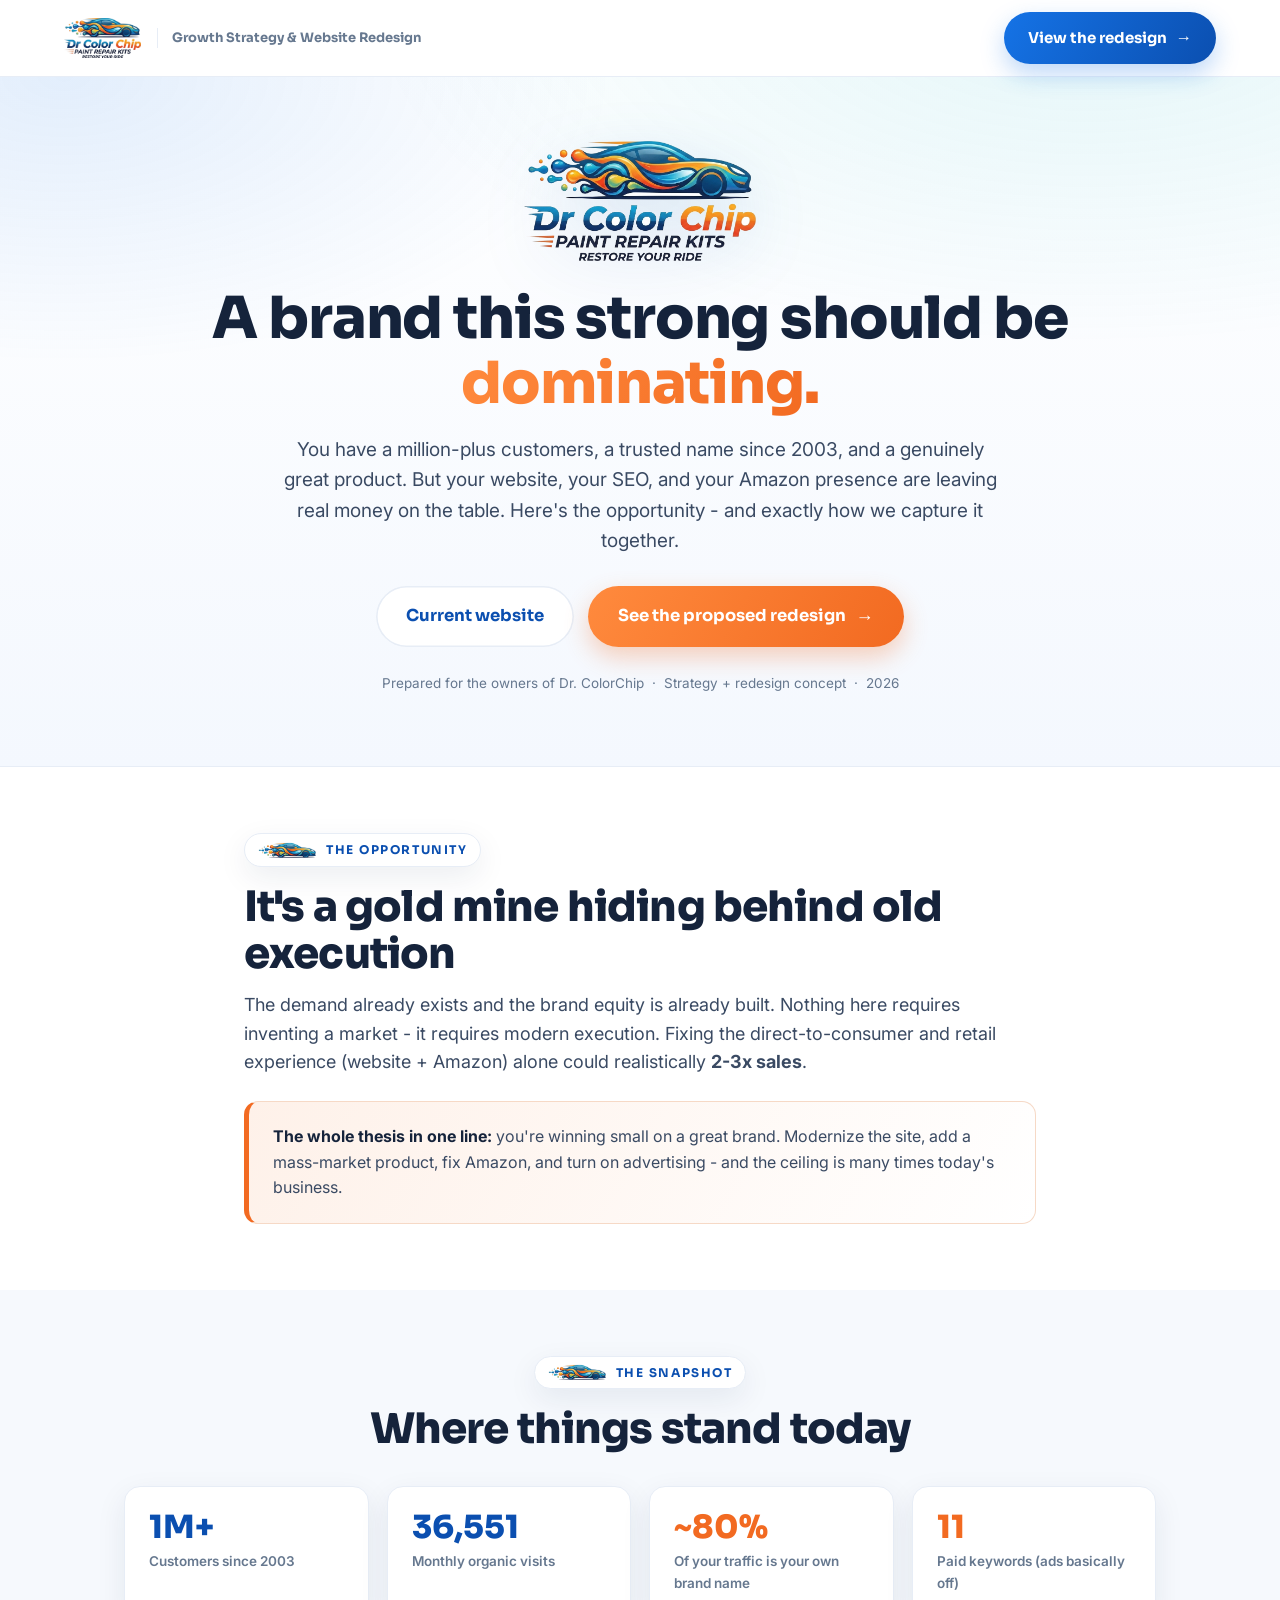
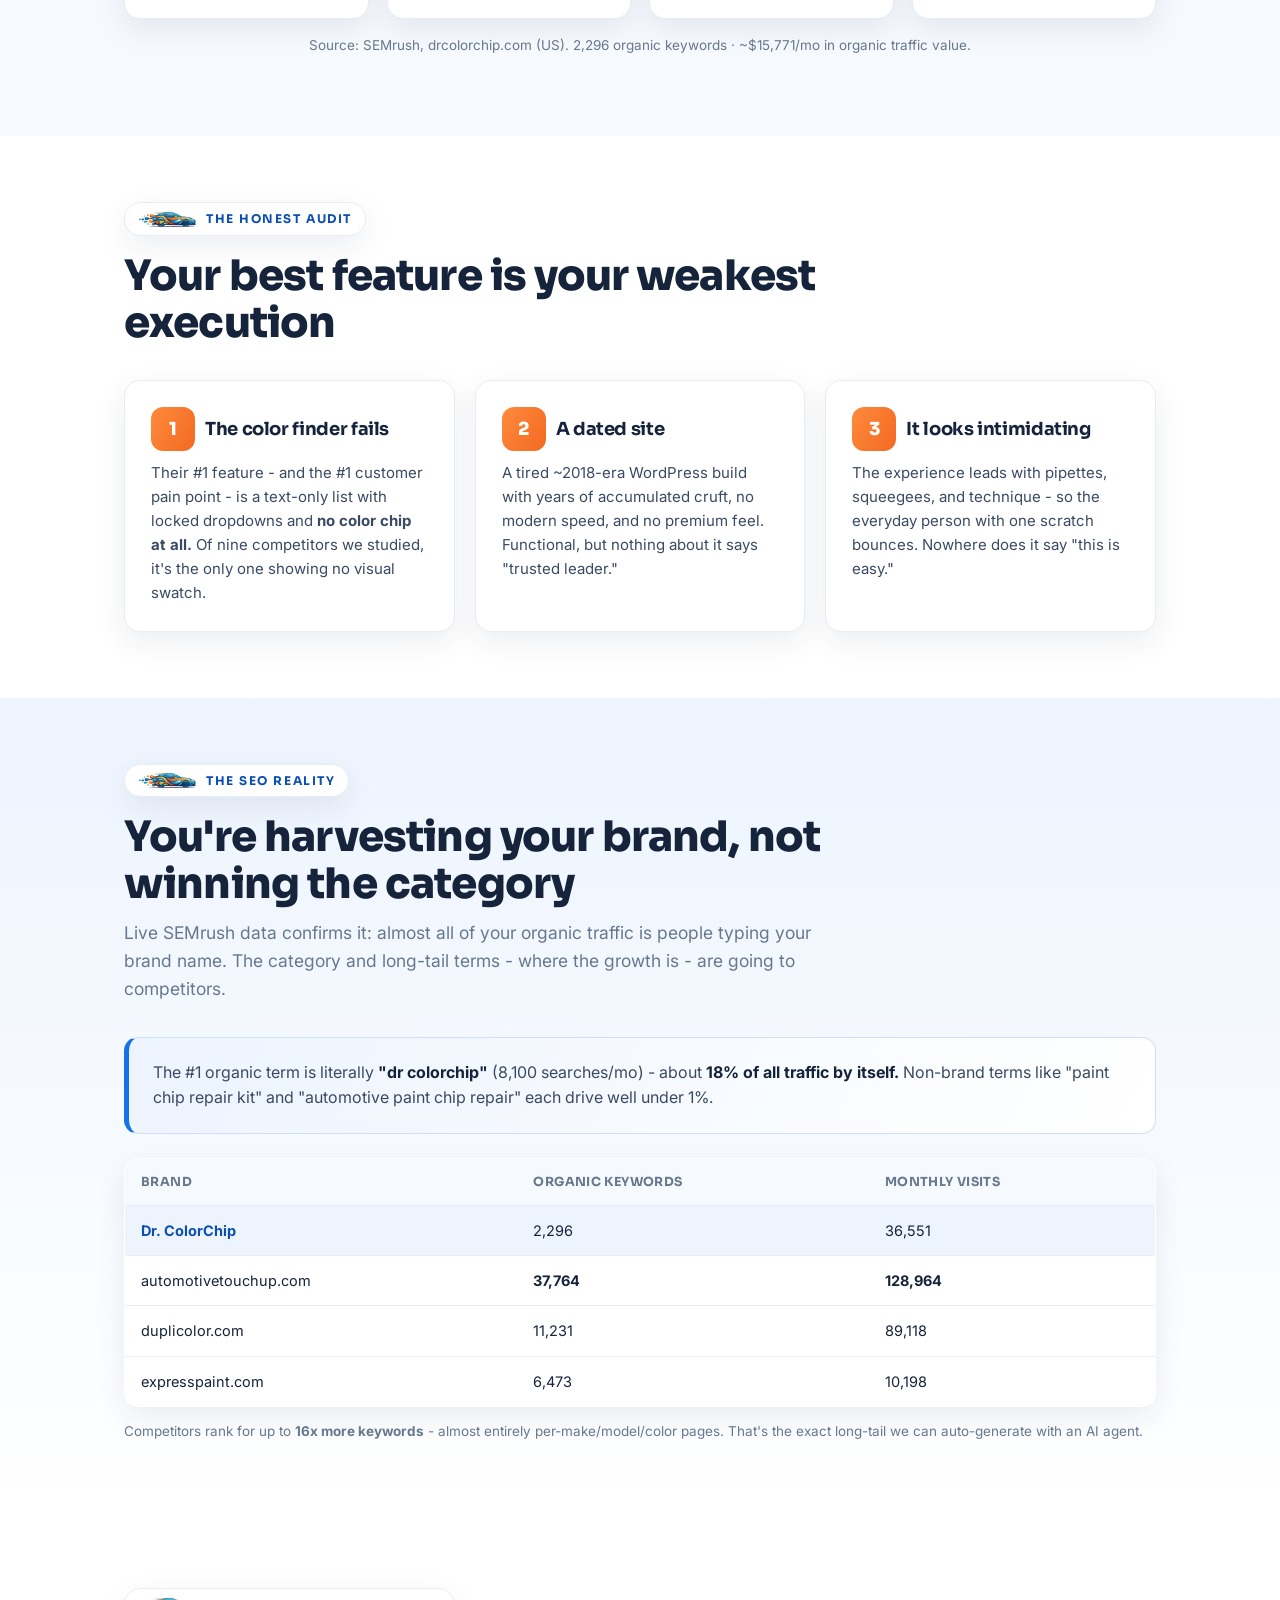
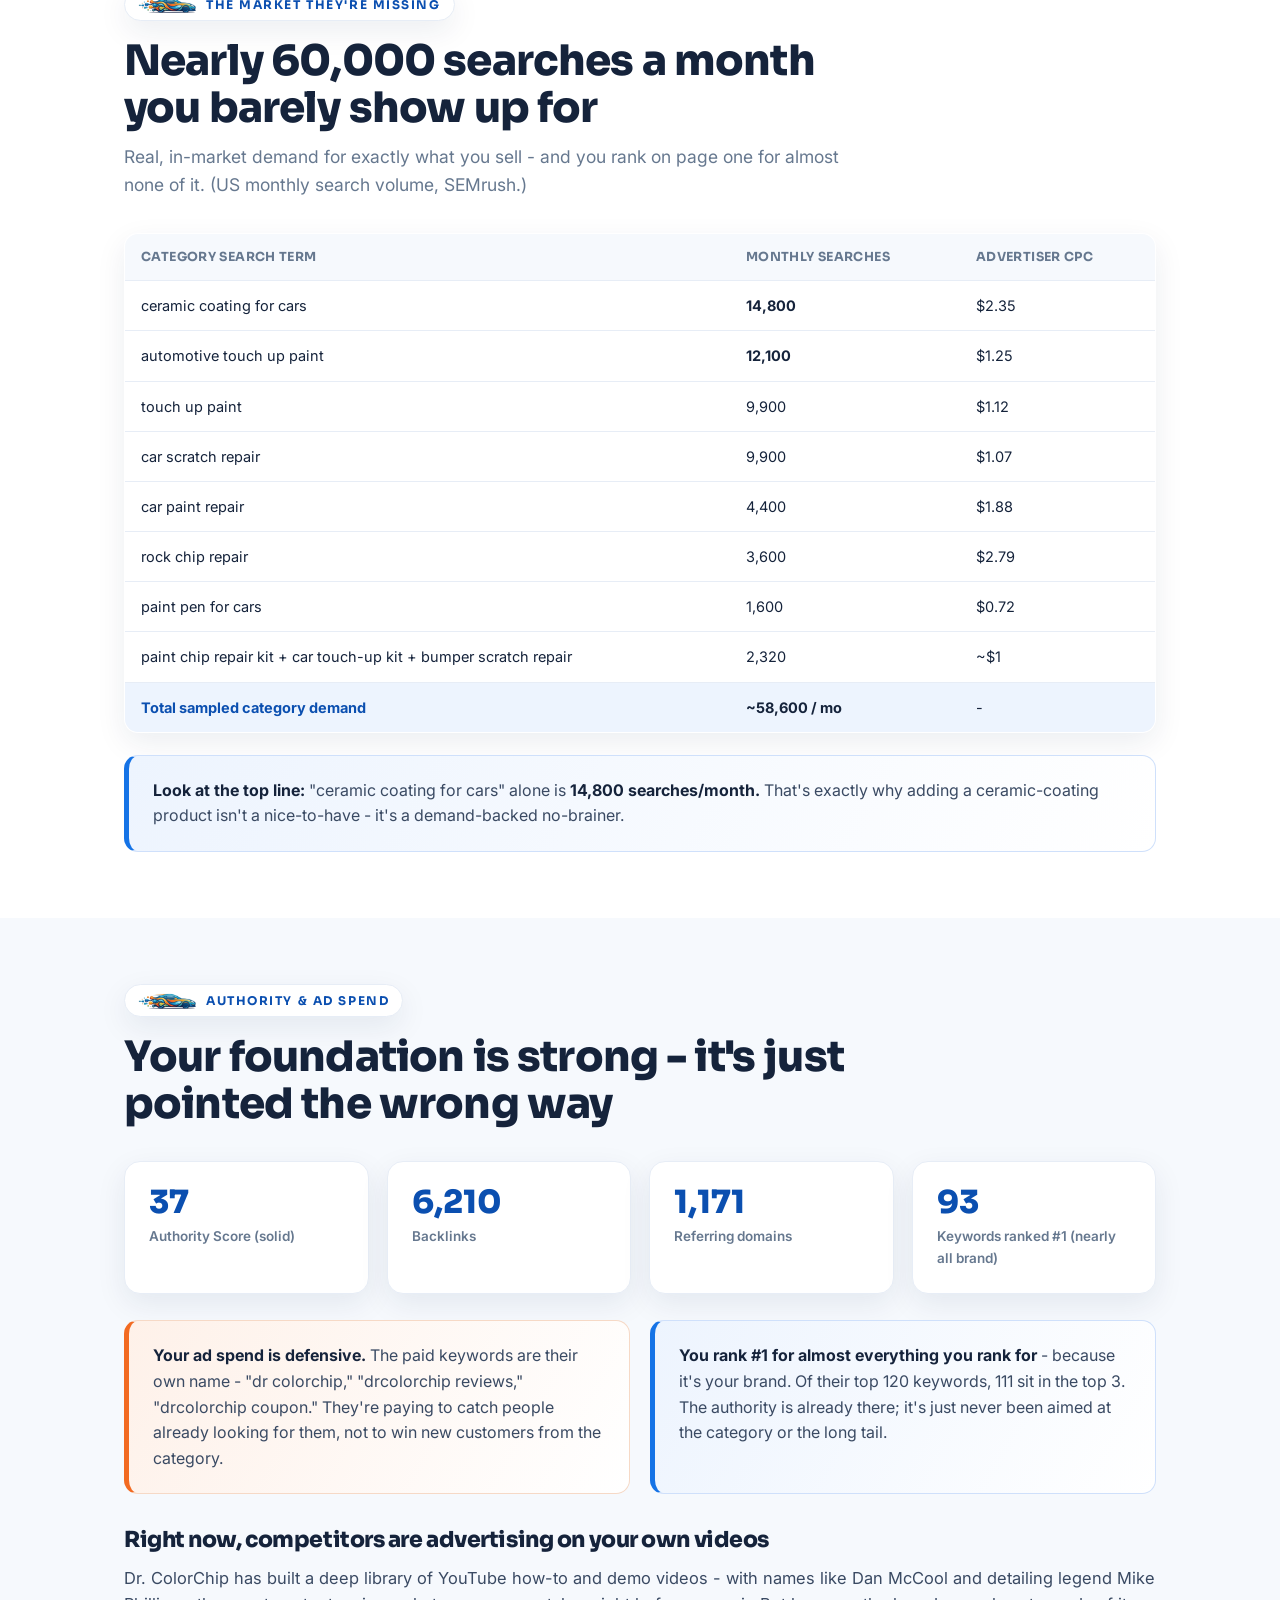
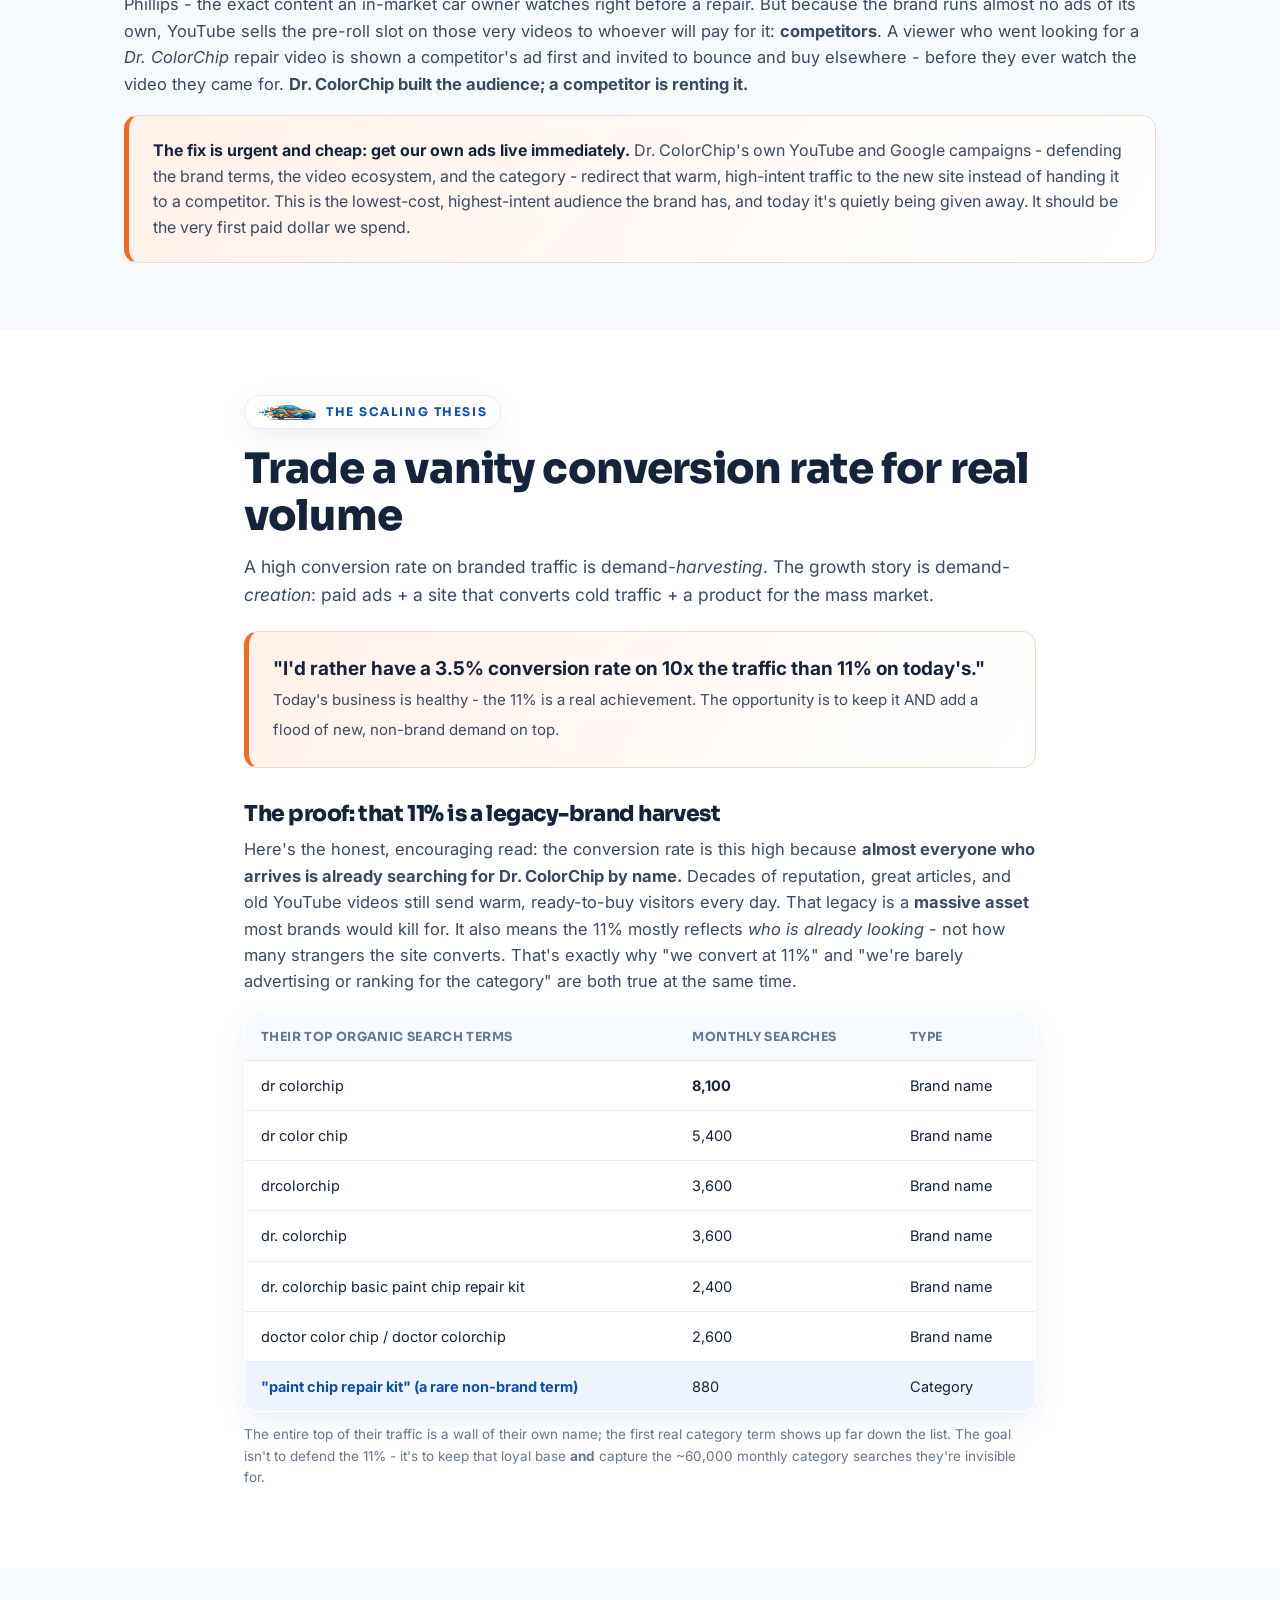
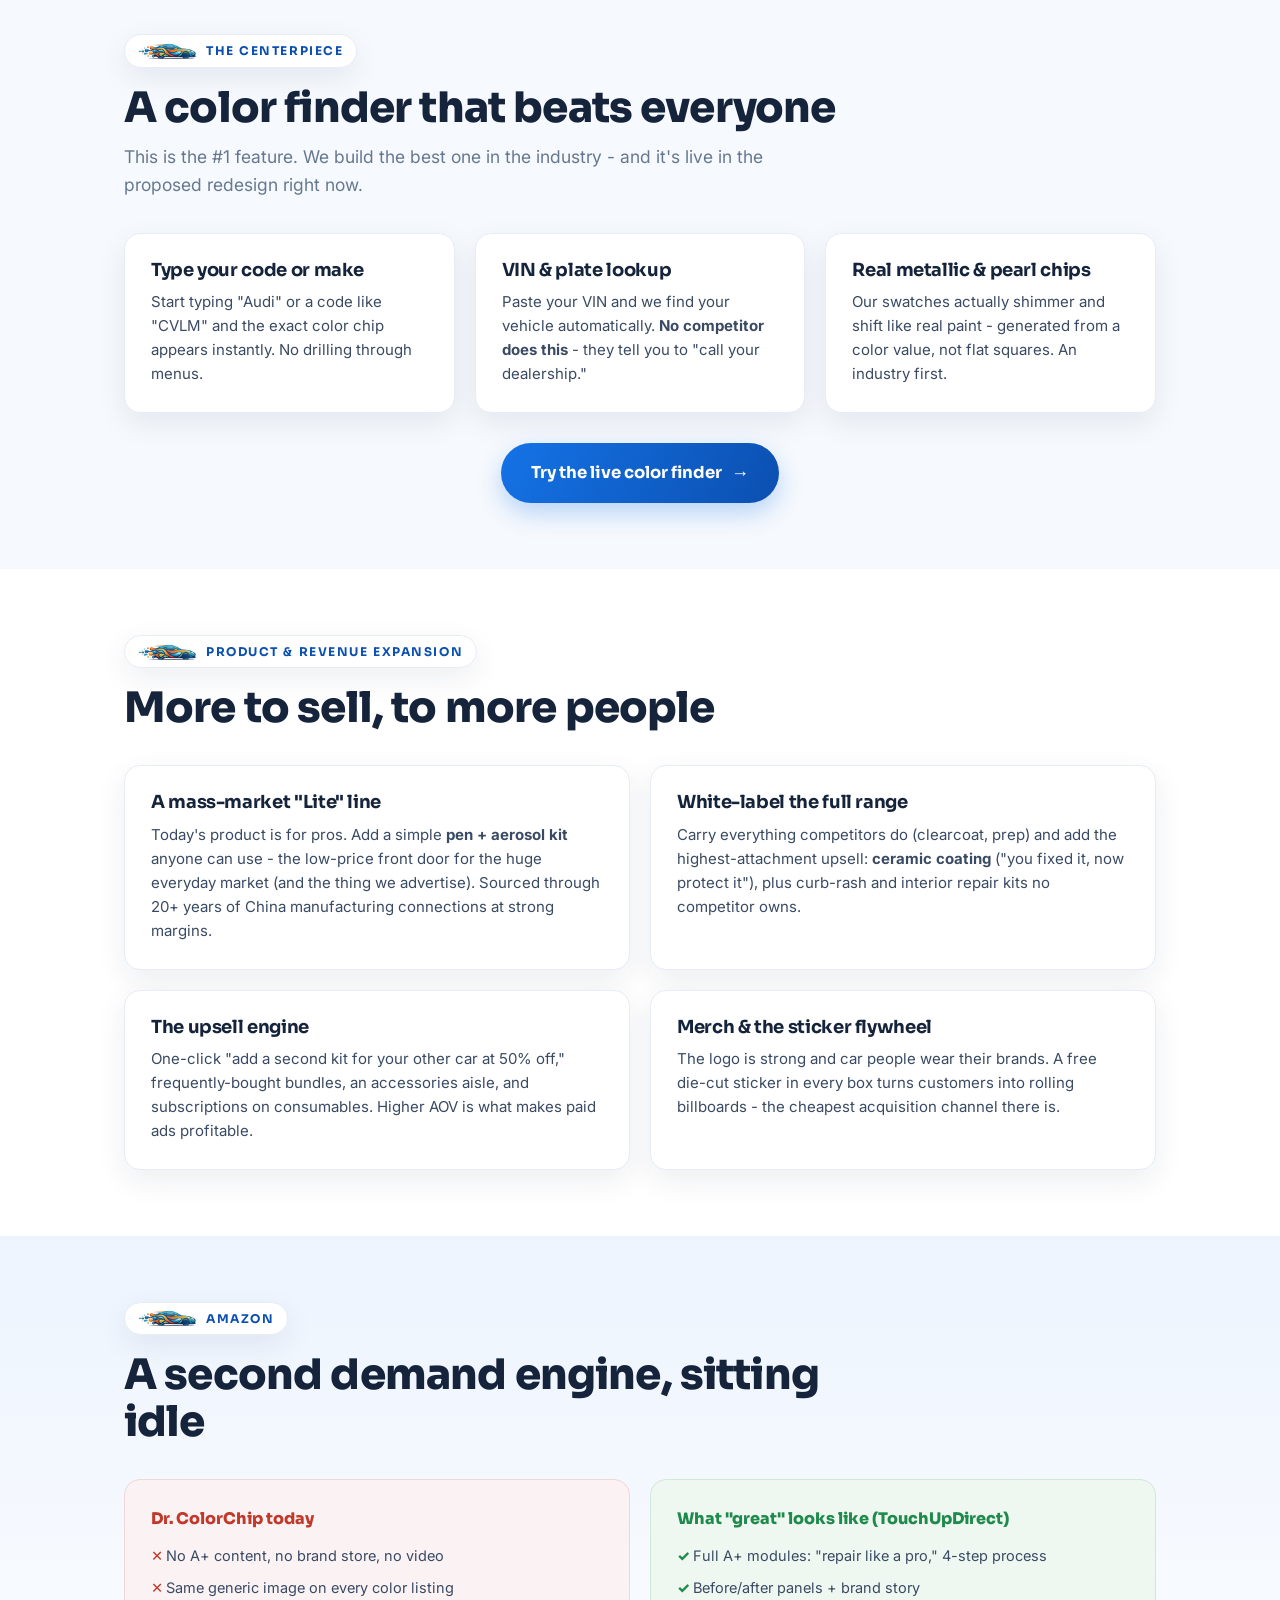
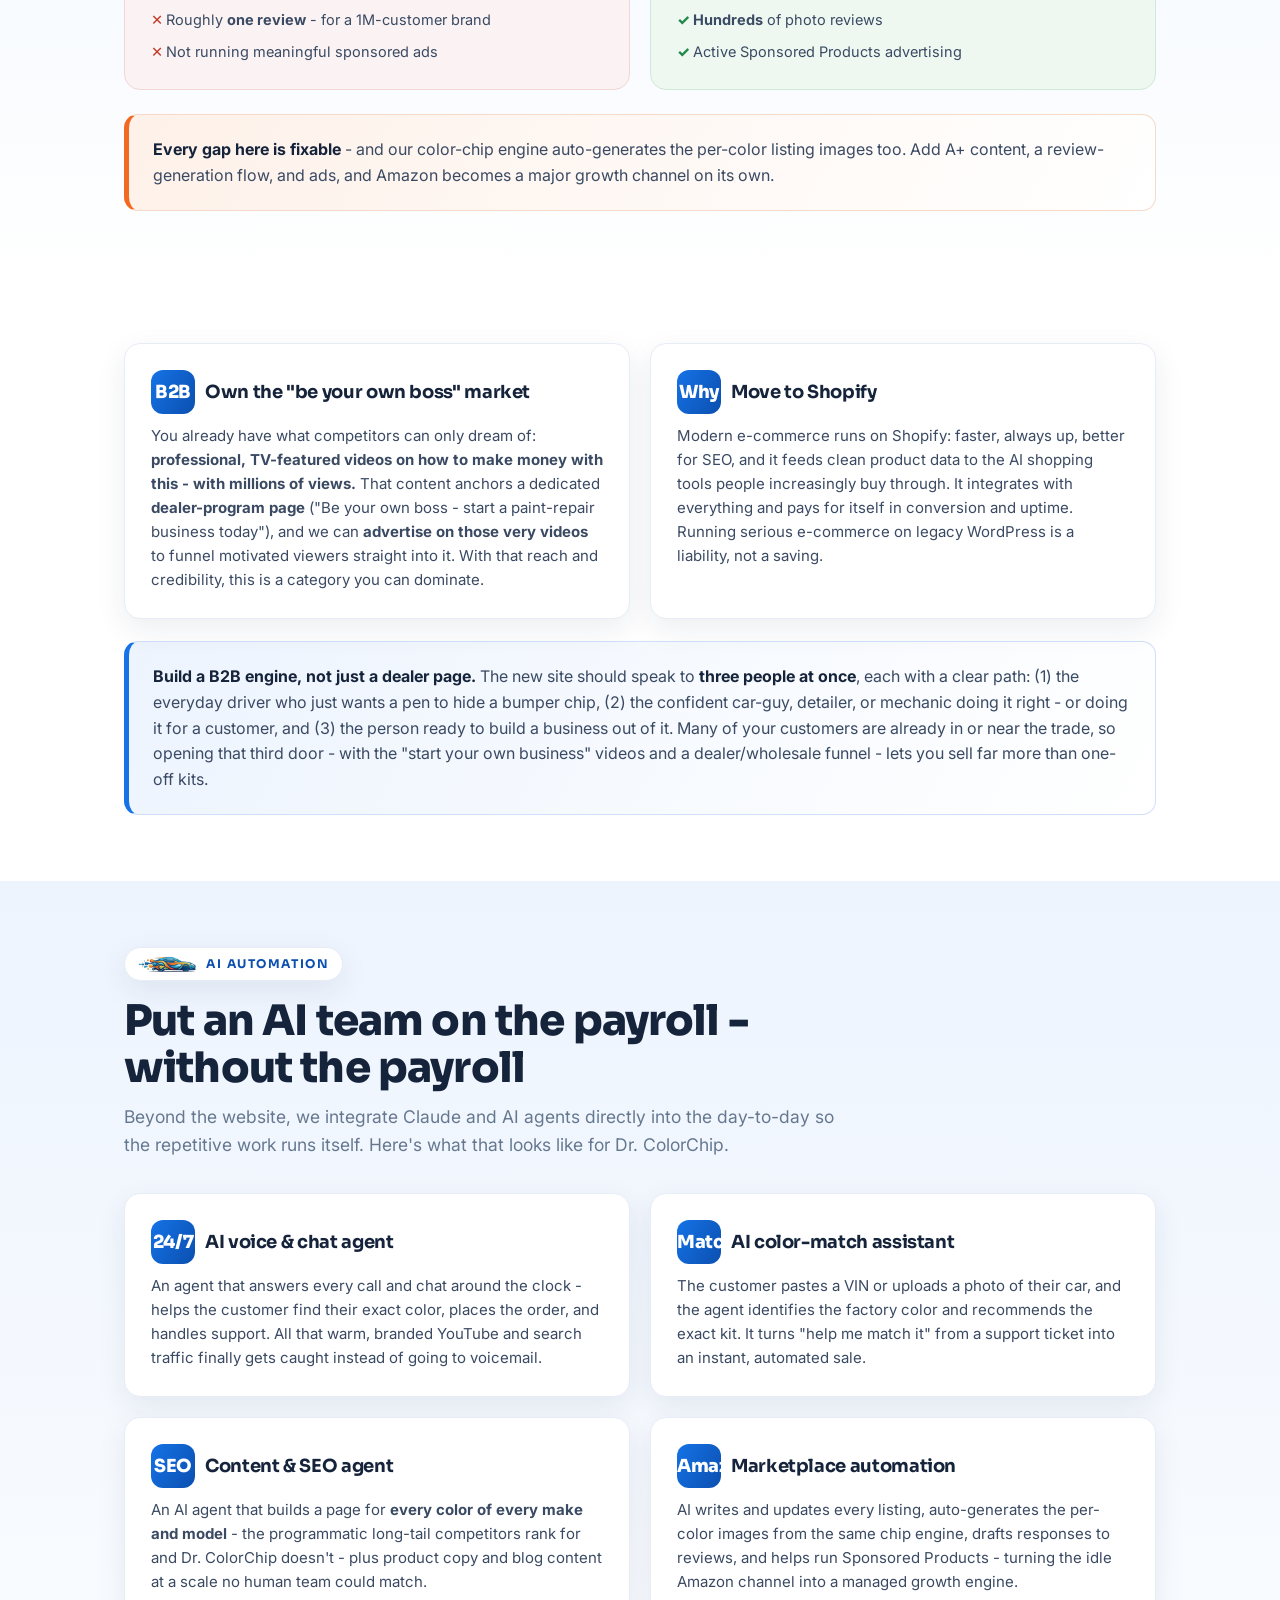
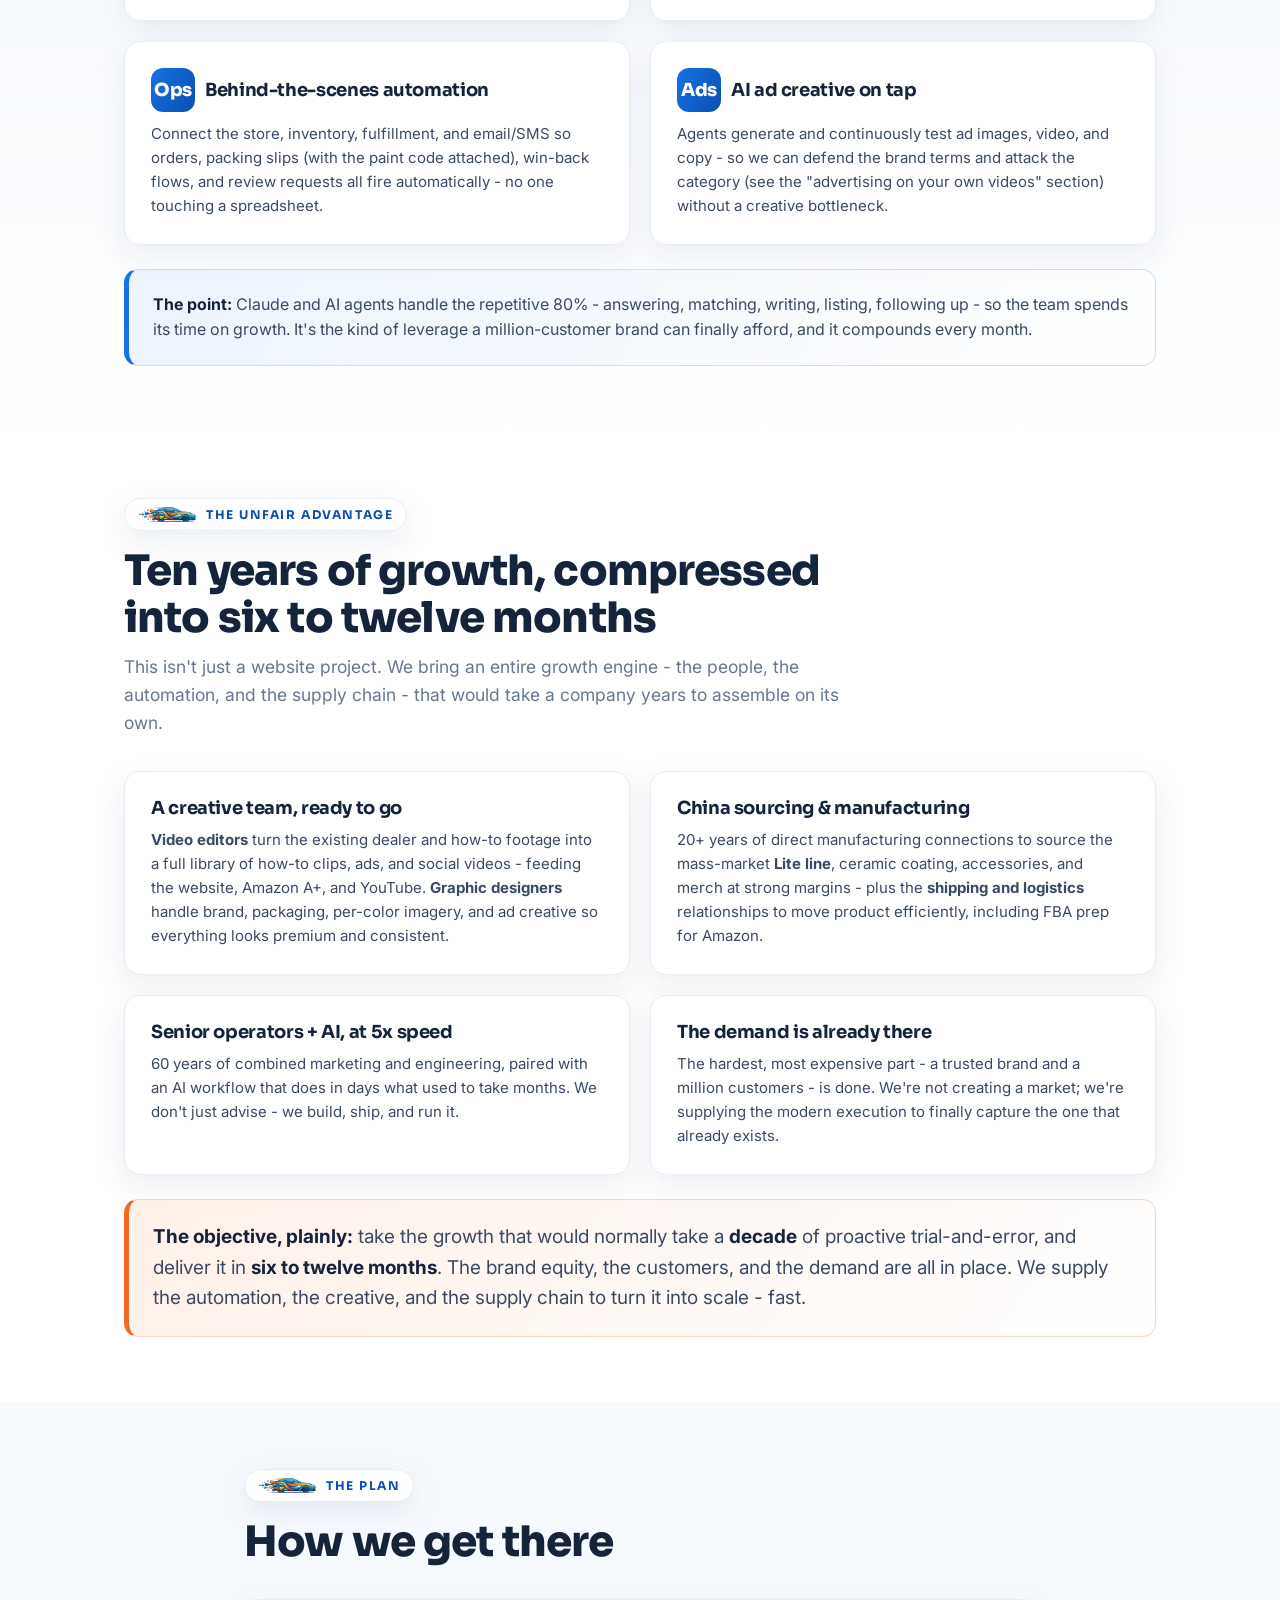
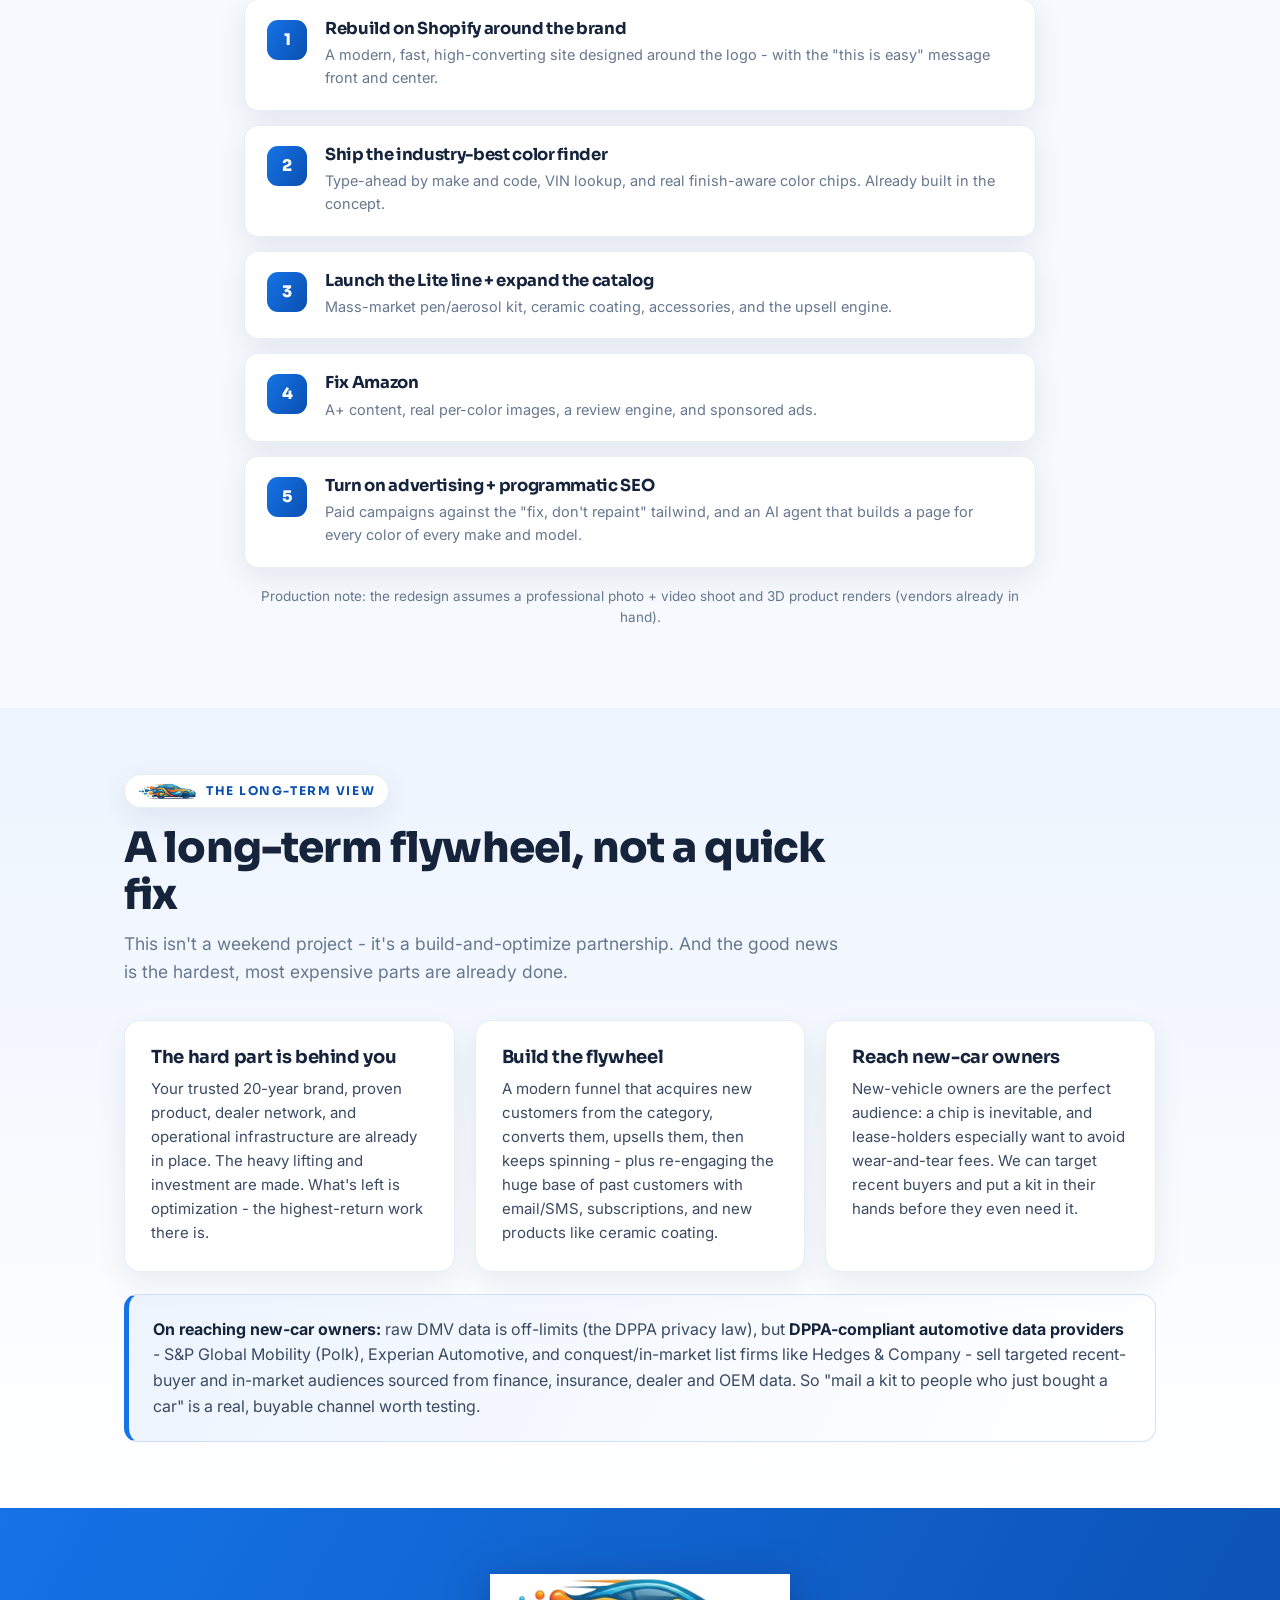
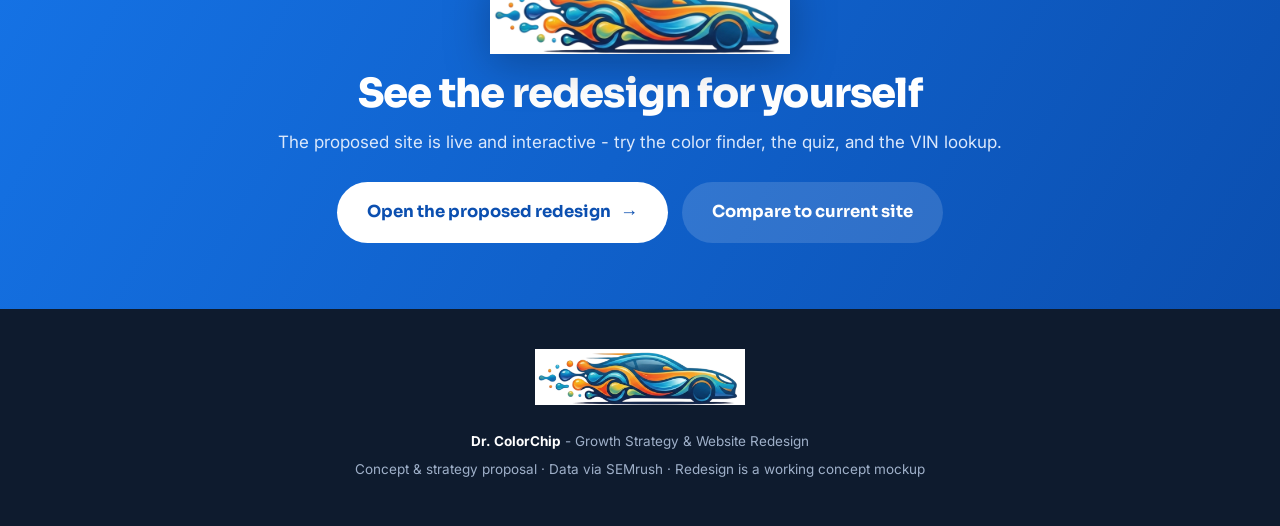
==== commit 5cc10033: "Report: address client directly (2nd person), color car logo in CTA/footer, solid stat numbers, stro" ====
--- a/index.html
+++ b/index.html
@@ -70,9 +70,9 @@
 /* stat cards */
 .stats{display:grid;grid-template-columns:repeat(4,1fr);gap:18px}
 .stat{background:#fff;border:1px solid var(--line);border-radius:var(--radius);padding:24px;box-shadow:var(--shadow)}
-.stat .v{font-family:Sora;font-weight:800;font-size:32px;background:var(--grad);-webkit-background-clip:text;background-clip:text;color:transparent;line-height:1}
+.stat .v{font-family:Sora;font-weight:800;font-size:32px;color:var(--blue-deep);line-height:1}
 .stat .l{font-size:13.5px;color:var(--muted);margin-top:8px;font-weight:600}
-.stat.hot .v{background:var(--grad-hot);-webkit-background-clip:text;background-clip:text;color:transparent}
+.stat.hot .v{color:var(--orange);background:none}
 
 /* generic cards */
 .grid2{display:grid;grid-template-columns:1fr 1fr;gap:20px}
@@ -124,11 +124,11 @@
 .ctaband h2{color:#fff;font-size:clamp(26px,3.8vw,40px);font-weight:800}
 .ctaband p{color:#dbe8fb;font-size:17px;margin:12px 0 26px}
 .ctaband .btn-white{background:#fff;color:var(--blue-deep)}
-.ctaband img{height:60px;margin:0 auto 20px;display:block;filter:brightness(0) invert(1);opacity:.95}
+.ctaband img{height:80px;margin:0 auto 18px;display:block;filter:drop-shadow(0 10px 22px rgba(0,0,0,.25))}
 
 /* footer */
 footer.rpt{background:#0e1b2e;color:#9fb0c9;padding:40px 0;text-align:center;font-size:13.5px}
-footer.rpt img{height:44px;background:#fff;border-radius:10px;padding:7px 12px;margin-bottom:14px}
+footer.rpt img{height:56px;margin-bottom:14px}
 footer.rpt p{margin:6px 0}
 
 @media(max-width:860px){.stats{grid-template-columns:1fr 1fr}.grid2,.grid3,.compare{grid-template-columns:1fr}}
@@ -147,7 +147,7 @@
   <div class="wrap">
     <img class="coverlogo" src="assets/logo-full.png" alt="Dr. ColorChip" />
     <h1>A brand this strong should be <span class="hl">dominating.</span></h1>
-    <p class="lede">Dr. ColorChip has a million-plus customers, a trusted name since 2003, and a great product. But the website, the SEO, and Amazon are leaving enormous money on the table. Here's the opportunity - and exactly how we capture it.</p>
+    <p class="lede">You have a million-plus customers, a trusted name since 2003, and a genuinely great product. But your website, your SEO, and your Amazon presence are leaving real money on the table. Here's the opportunity - and exactly how we capture it together.</p>
     <div class="cta">
       <a class="btn btn-ghost btn-lg" href="https://drcolorchip.com" target="_blank" rel="noopener">Current website</a>
       <a class="btn btn-orange btn-lg" href="./site/" target="_blank" rel="noopener">See the proposed redesign <span class="arrow">&rarr;</span></a>
@@ -162,7 +162,7 @@
     <span class="eyebrow"><img src="assets/logo-car.png" alt="" /> The opportunity</span>
     <h2 class="big" style="margin-top:16px">It's a gold mine hiding behind old execution</h2>
     <p style="font-size:18px;color:var(--ink-2);margin-top:14px">The demand already exists and the brand equity is already built. Nothing here requires inventing a market - it requires modern execution. Fixing the direct-to-consumer and retail experience (website + Amazon) alone could realistically <b>2-3x sales</b>.</p>
-    <div class="callout" style="margin-top:24px"><b>The whole thesis in one line:</b> Dr. ColorChip is winning small on a great brand. Modernize the site, add a mass-market product, fix Amazon, and turn on advertising - and the ceiling is many times today's business.</div>
+    <div class="callout" style="margin-top:24px"><b>The whole thesis in one line:</b> you're winning small on a great brand. Modernize the site, add a mass-market product, fix Amazon, and turn on advertising - and the ceiling is many times today's business.</div>
   </div>
 </section>
 
@@ -173,7 +173,7 @@
     <div class="stats">
       <div class="stat"><div class="v">1M+</div><div class="l">Customers since 2003</div></div>
       <div class="stat"><div class="v">36,551</div><div class="l">Monthly organic visits</div></div>
-      <div class="stat hot"><div class="v">~80%</div><div class="l">Of traffic is their own brand name</div></div>
+      <div class="stat hot"><div class="v">~80%</div><div class="l">Of your traffic is your own brand name</div></div>
       <div class="stat hot"><div class="v">11</div><div class="l">Paid keywords (ads basically off)</div></div>
     </div>
     <p style="text-align:center;color:var(--muted);font-size:13.5px;margin-top:16px">Source: SEMrush, drcolorchip.com (US). 2,296 organic keywords · ~$15,771/mo in organic traffic value.</p>
@@ -183,7 +183,7 @@
 <!-- THE AUDIT -->
 <section>
   <div class="wrap">
-    <div class="sec-head"><span class="eyebrow"><img src="assets/logo-car.png" alt="" /> The honest audit</span><h2 class="big">The best feature is the weakest execution</h2></div>
+    <div class="sec-head"><span class="eyebrow"><img src="assets/logo-car.png" alt="" /> The honest audit</span><h2 class="big">Your best feature is your weakest execution</h2></div>
     <div class="grid3">
       <div class="card"><h3><span class="ic hot">1</span> The color finder fails</h3><p>Their #1 feature - and the #1 customer pain point - is a text-only list with locked dropdowns and <b>no color chip at all.</b> Of nine competitors we studied, it's the only one showing no visual swatch.</p></div>
       <div class="card"><h3><span class="ic hot">2</span> A dated site</h3><p>A tired ~2018-era WordPress build with years of accumulated cruft, no modern speed, and no premium feel. Functional, but nothing about it says "trusted leader."</p></div>
@@ -195,7 +195,7 @@
 <!-- SEO REALITY -->
 <section class="tint-blue">
   <div class="wrap">
-    <div class="sec-head"><span class="eyebrow"><img src="assets/logo-car.png" alt="" /> The SEO reality</span><h2 class="big">Harvesting the brand, not winning the category</h2><p>Live SEMrush data confirms it: almost all organic traffic is people typing the brand name. The category and long-tail terms - where the growth is - go to competitors.</p></div>
+    <div class="sec-head"><span class="eyebrow"><img src="assets/logo-car.png" alt="" /> The SEO reality</span><h2 class="big">You're harvesting your brand, not winning the category</h2><p>Live SEMrush data confirms it: almost all of your organic traffic is people typing your brand name. The category and long-tail terms - where the growth is - are going to competitors.</p></div>
     <div class="callout blue" style="margin-bottom:24px">The #1 organic term is literally <b>"dr colorchip"</b> (8,100 searches/mo) - about <b>18% of all traffic by itself.</b> Non-brand terms like "paint chip repair kit" and "automotive paint chip repair" each drive well under 1%.</div>
     <table class="tbl">
       <tr><th>Brand</th><th>Organic keywords</th><th>Monthly visits</th></tr>
@@ -211,7 +211,7 @@
 <!-- MARKET SIZE -->
 <section>
   <div class="wrap">
-    <div class="sec-head"><span class="eyebrow"><img src="assets/logo-car.png" alt="" /> The market they're missing</span><h2 class="big">Nearly 60,000 searches a month they barely show up for</h2><p>Real, in-market demand for exactly what Dr. ColorChip sells - and they rank on page one for almost none of it. (US monthly search volume, SEMrush.)</p></div>
+    <div class="sec-head"><span class="eyebrow"><img src="assets/logo-car.png" alt="" /> The market they're missing</span><h2 class="big">Nearly 60,000 searches a month you barely show up for</h2><p>Real, in-market demand for exactly what you sell - and you rank on page one for almost none of it. (US monthly search volume, SEMrush.)</p></div>
     <table class="tbl">
       <tr><th>Category search term</th><th>Monthly searches</th><th>Advertiser CPC</th></tr>
       <tr><td>ceramic coating for cars</td><td><b>14,800</b></td><td>$2.35</td></tr>
@@ -231,7 +231,7 @@
 <!-- AUTHORITY + PAID -->
 <section class="tint">
   <div class="wrap">
-    <div class="sec-head"><span class="eyebrow"><img src="assets/logo-car.png" alt="" /> Authority &amp; ad spend</span><h2 class="big">A strong foundation, pointed the wrong way</h2></div>
+    <div class="sec-head"><span class="eyebrow"><img src="assets/logo-car.png" alt="" /> Authority &amp; ad spend</span><h2 class="big">Your foundation is strong - it's just pointed the wrong way</h2></div>
     <div class="stats" style="margin-bottom:26px">
       <div class="stat"><div class="v">37</div><div class="l">Authority Score (solid)</div></div>
       <div class="stat"><div class="v">6,210</div><div class="l">Backlinks</div></div>
@@ -239,8 +239,8 @@
       <div class="stat"><div class="v">93</div><div class="l">Keywords ranked #1 (nearly all brand)</div></div>
     </div>
     <div class="grid2">
-      <div class="callout"><b>Their ad spend is defensive.</b> The paid keywords are their own name - "dr colorchip," "drcolorchip reviews," "drcolorchip coupon." They're paying to catch people already looking for them, not to win new customers from the category.</div>
-      <div class="callout blue"><b>They rank #1 for almost everything they rank for</b> - because it's their brand. Of their top 120 keywords, 111 sit in the top 3. The authority is already there; it's just never been aimed at the category or the long tail.</div>
+      <div class="callout"><b>Your ad spend is defensive.</b> The paid keywords are their own name - "dr colorchip," "drcolorchip reviews," "drcolorchip coupon." They're paying to catch people already looking for them, not to win new customers from the category.</div>
+      <div class="callout blue"><b>You rank #1 for almost everything you rank for</b> - because it's your brand. Of their top 120 keywords, 111 sit in the top 3. The authority is already there; it's just never been aimed at the category or the long tail.</div>
     </div>
 
     <div style="margin-top:34px">
@@ -328,9 +328,10 @@
 <section>
   <div class="wrap">
     <div class="grid2">
-      <div class="card"><h3><span class="ic">B2B</span> The dealer opportunity</h3><p>Recruit people to <b>start their own paint-repair business</b> serving dealerships and drivers - a perfect fit for today's economy. There's already a dealer-recruitment video (from a major car show) to anchor a landing page, and automated outreach can reach every automotive business with a sample offer.</p></div>
+      <div class="card"><h3><span class="ic">B2B</span> Own the "be your own boss" market</h3><p>You already have what competitors can only dream of: <b>professional, TV-featured videos on how to make money with this - with millions of views.</b> That content anchors a dedicated <b>dealer-program page</b> ("Be your own boss - start a paint-repair business today"), and we can <b>advertise on those very videos</b> to funnel motivated viewers straight into it. With that reach and credibility, this is a category you can dominate.</p></div>
       <div class="card"><h3><span class="ic">Why</span> Move to Shopify</h3><p>Modern e-commerce runs on Shopify: faster, always up, better for SEO, and it feeds clean product data to the AI shopping tools people increasingly buy through. It integrates with everything and pays for itself in conversion and uptime. Running serious e-commerce on legacy WordPress is a liability, not a saving.</p></div>
     </div>
+    <div class="callout blue" style="margin-top:22px"><b>Build a B2B engine, not just a dealer page.</b> The new site should speak to <b>three people at once</b>, each with a clear path: (1) the everyday driver who just wants a pen to hide a bumper chip, (2) the confident car-guy, detailer, or mechanic doing it right - or doing it for a customer, and (3) the person ready to build a business out of it. Many of your customers are already in or near the trade, so opening that third door - with the "start your own business" videos and a dealer/wholesale funnel - lets you sell far more than one-off kits.</div>
   </div>
 </section>
 
@@ -384,7 +385,7 @@
   <div class="wrap">
     <div class="sec-head"><span class="eyebrow"><img src="assets/logo-car.png" alt="" /> The long-term view</span><h2 class="big">A long-term flywheel, not a quick fix</h2><p>This isn't a weekend project - it's a build-and-optimize partnership. And the good news is the hardest, most expensive parts are already done.</p></div>
     <div class="grid3">
-      <div class="card"><h3>The hard part is behind them</h3><p>A trusted 20-year brand, a proven product, a dealer network, and the operational infrastructure are already in place. The heavy lifting and investment are made. What's left is optimization - the highest-return work there is.</p></div>
+      <div class="card"><h3>The hard part is behind you</h3><p>Your trusted 20-year brand, proven product, dealer network, and operational infrastructure are already in place. The heavy lifting and investment are made. What's left is optimization - the highest-return work there is.</p></div>
       <div class="card"><h3>Build the flywheel</h3><p>A modern funnel that acquires new customers from the category, converts them, upsells them, then keeps spinning - plus re-engaging the huge base of past customers with email/SMS, subscriptions, and new products like ceramic coating.</p></div>
       <div class="card"><h3>Reach new-car owners</h3><p>New-vehicle owners are the perfect audience: a chip is inevitable, and lease-holders especially want to avoid wear-and-tear fees. We can target recent buyers and put a kit in their hands before they even need it.</p></div>
     </div>
@@ -395,7 +396,7 @@
 <!-- FINAL CTA -->
 <section class="ctaband">
   <div class="wrap">
-    <img src="assets/logo-full.png" alt="Dr. ColorChip" />
+    <img src="assets/logo-car.png" alt="Dr. ColorChip" />
     <h2>See the redesign for yourself</h2>
     <p>The proposed site is live and interactive - try the color finder, the quiz, and the VIN lookup.</p>
     <div style="display:flex;gap:14px;justify-content:center;flex-wrap:wrap">
@@ -406,7 +407,7 @@
 </section>
 
 <footer class="rpt">
-  <img src="assets/logo-full.png" alt="Dr. ColorChip" />
+  <img src="assets/logo-car.png" alt="Dr. ColorChip" />
   <p><b style="color:#fff">Dr. ColorChip</b> - Growth Strategy &amp; Website Redesign</p>
   <p>Concept &amp; strategy proposal · Data via SEMrush · Redesign is a working concept mockup</p>
 </footer>
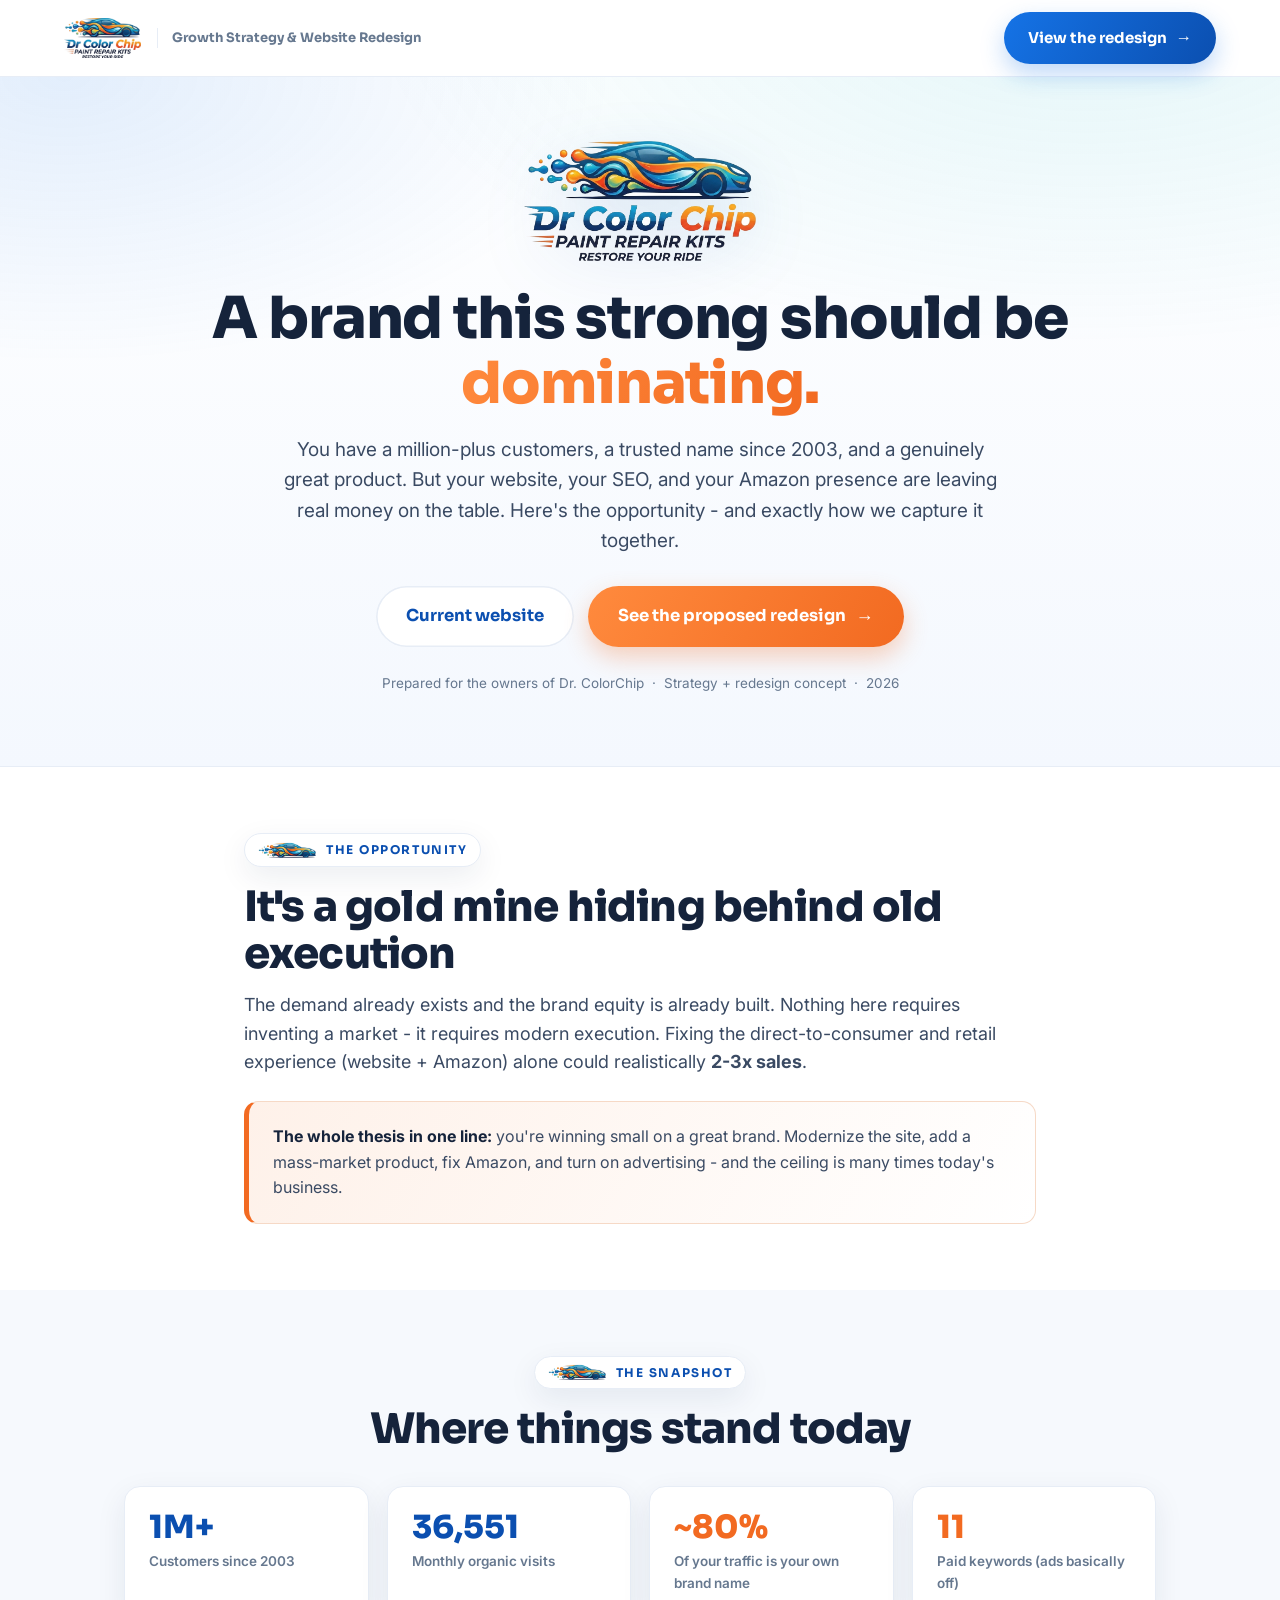
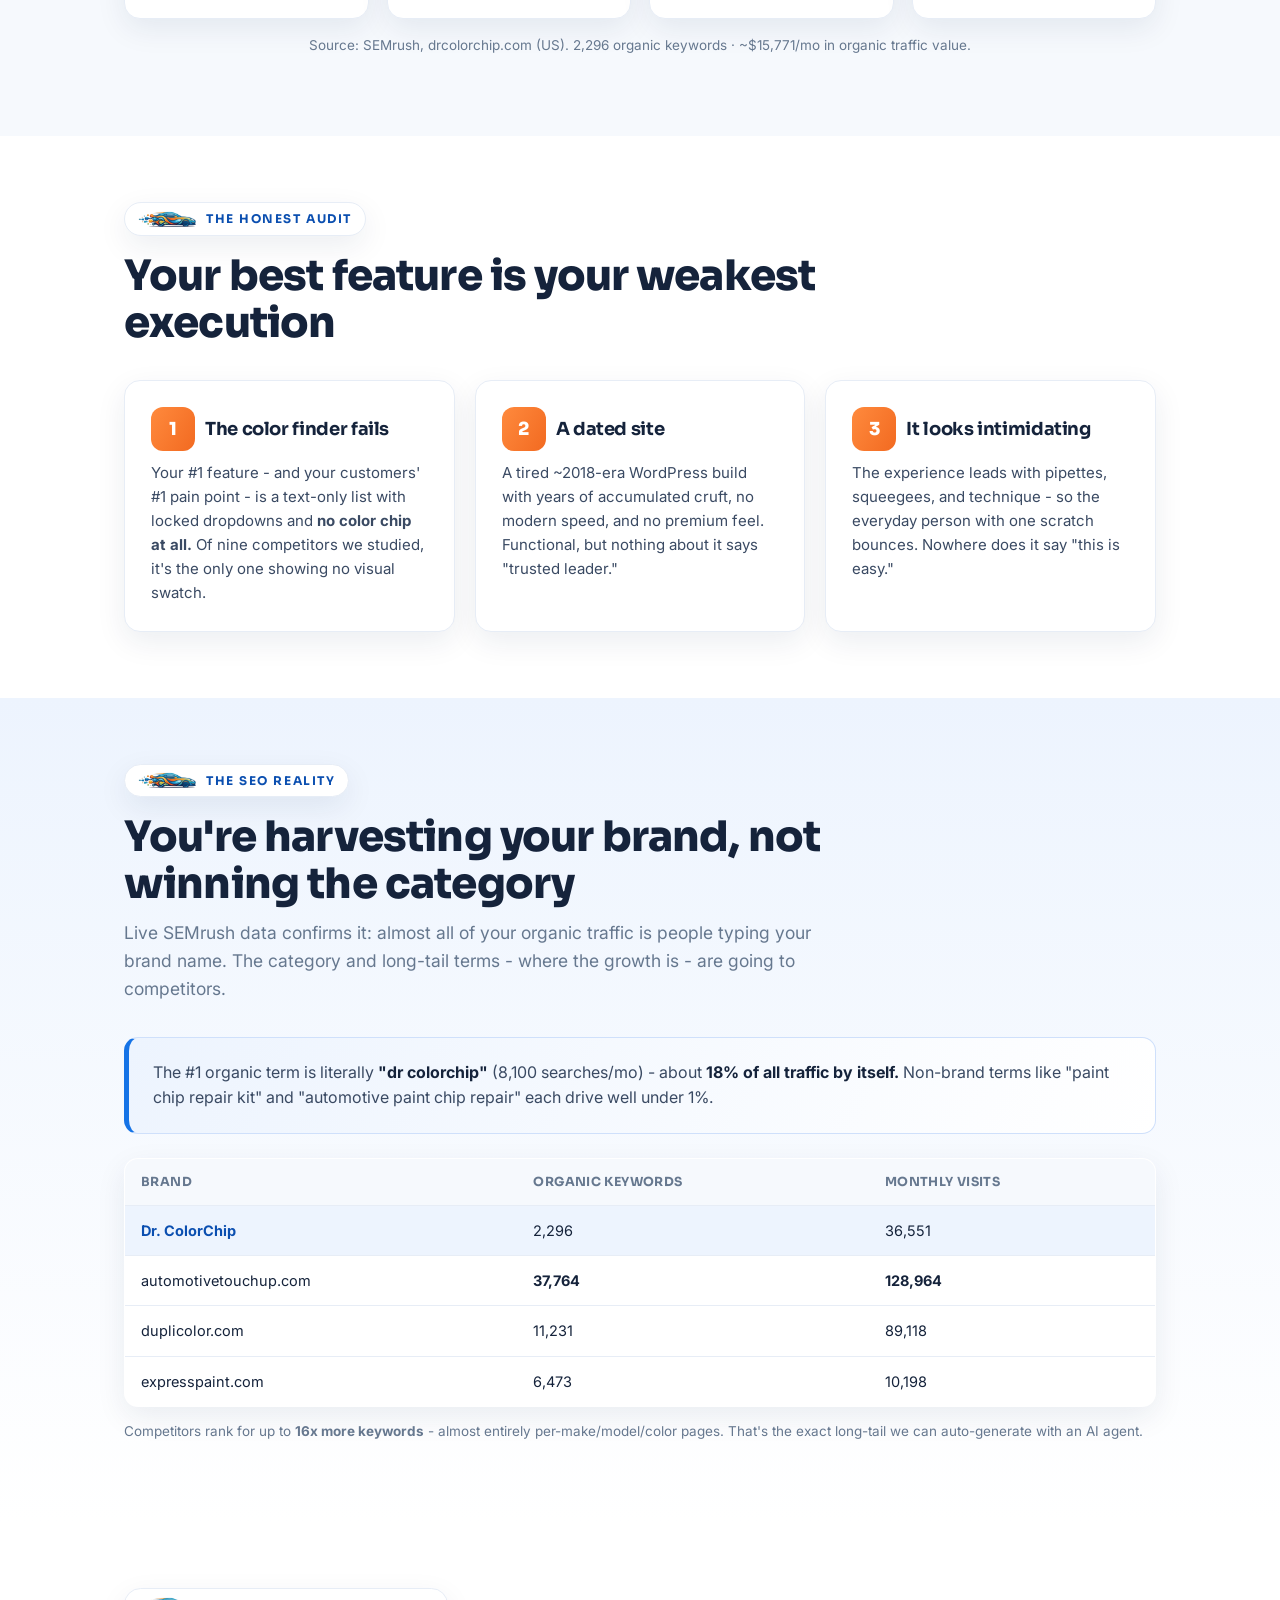
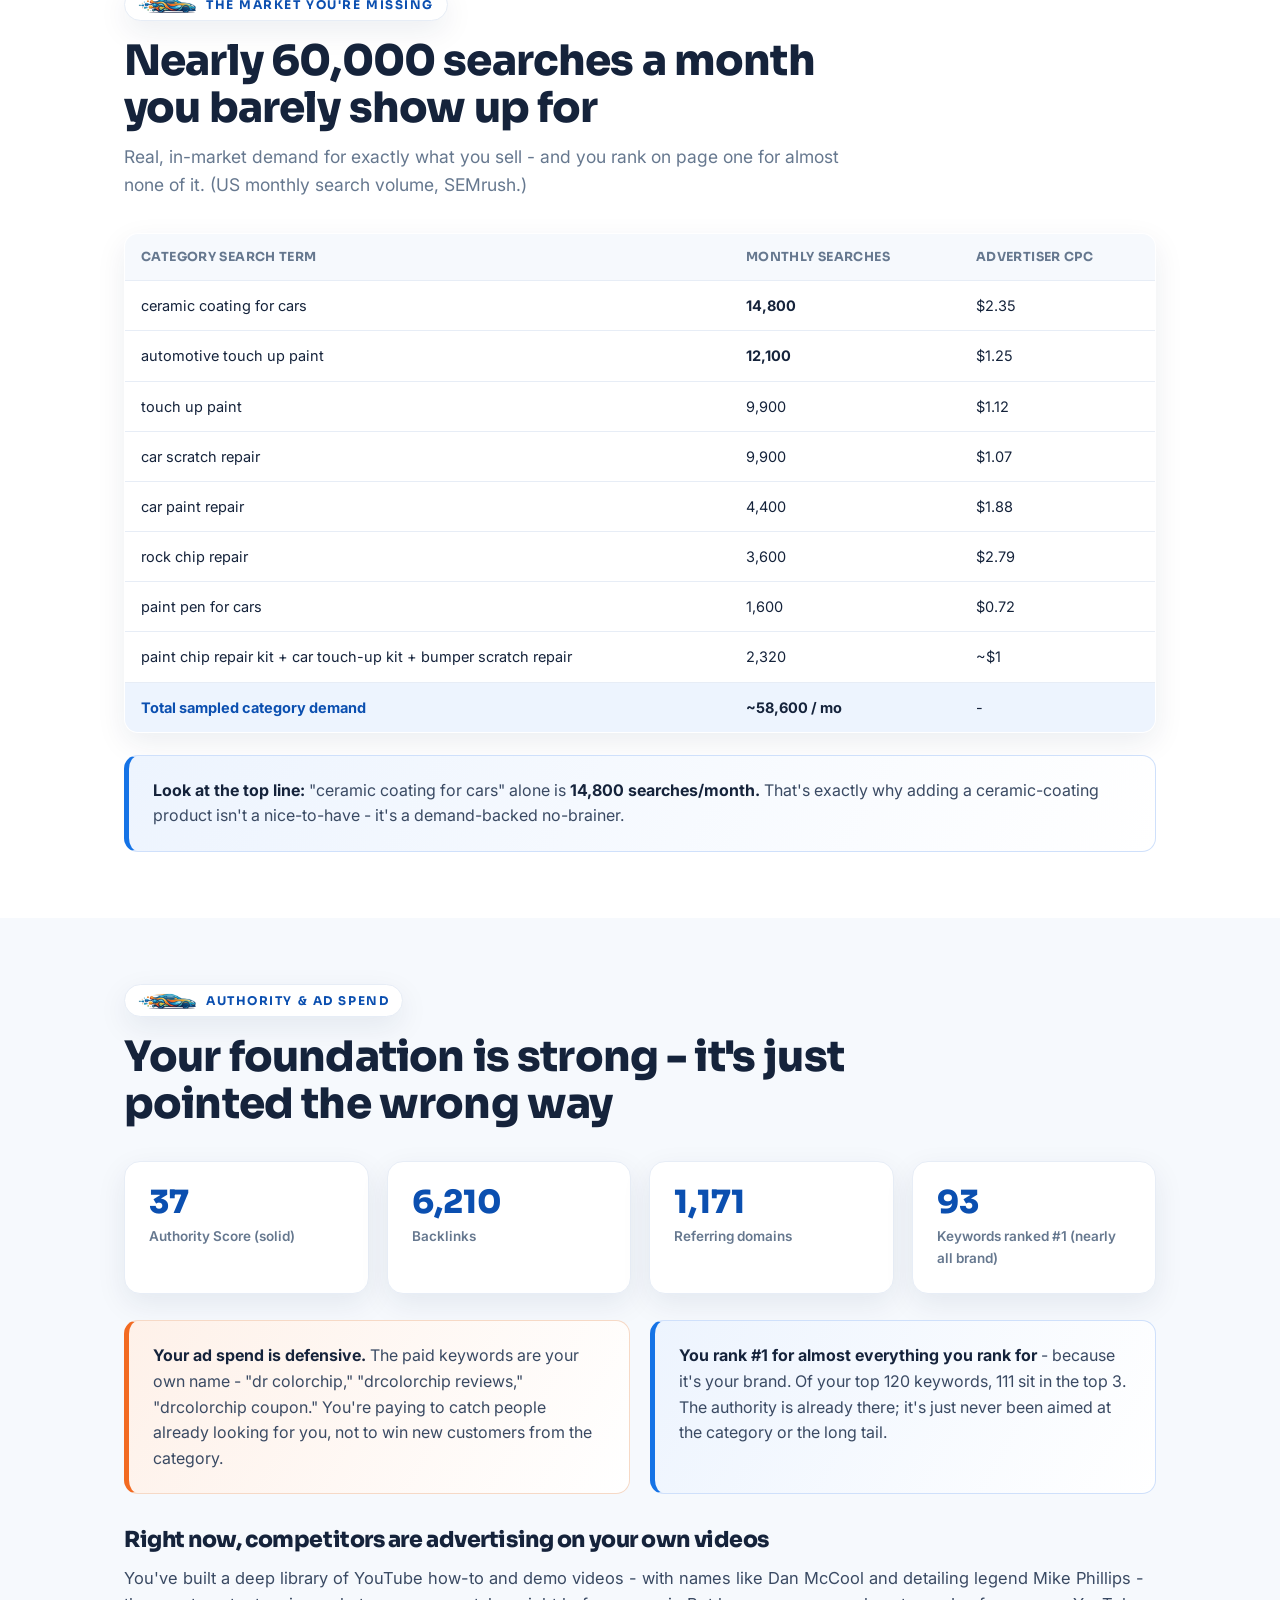
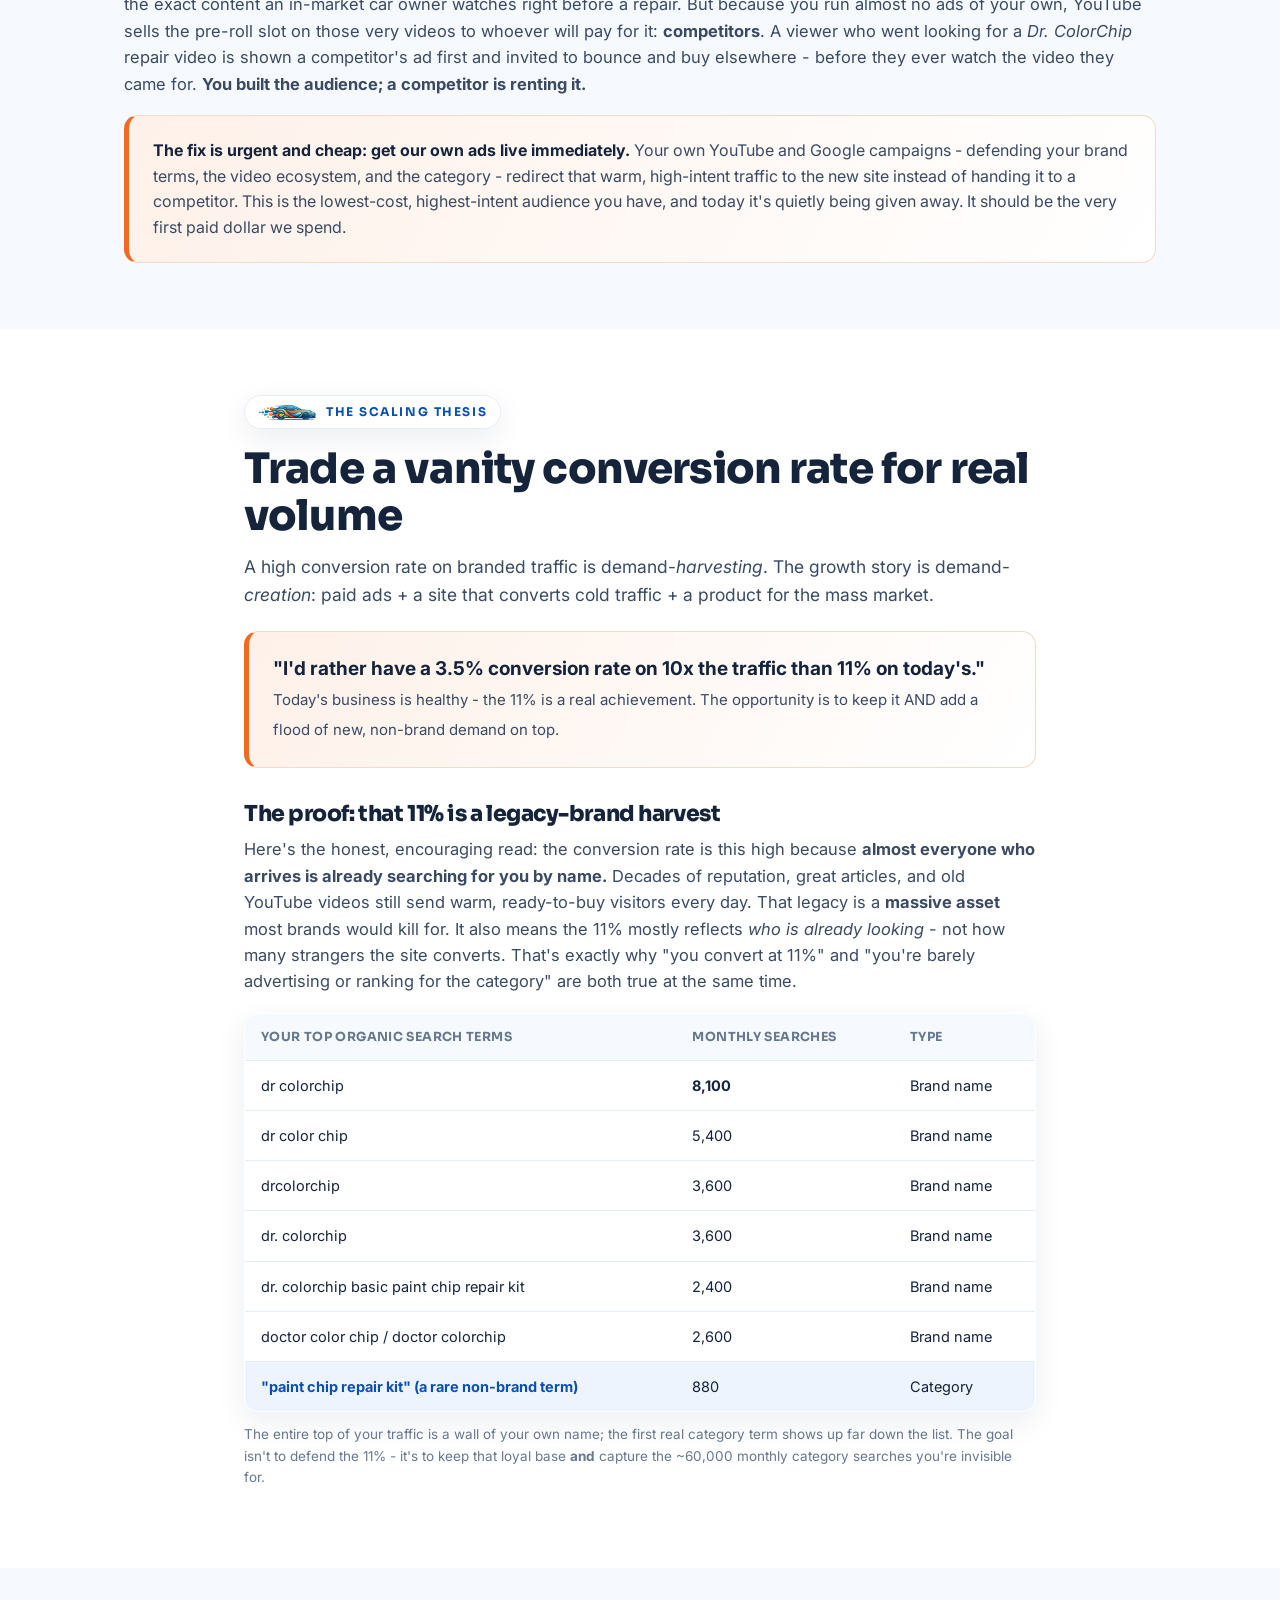
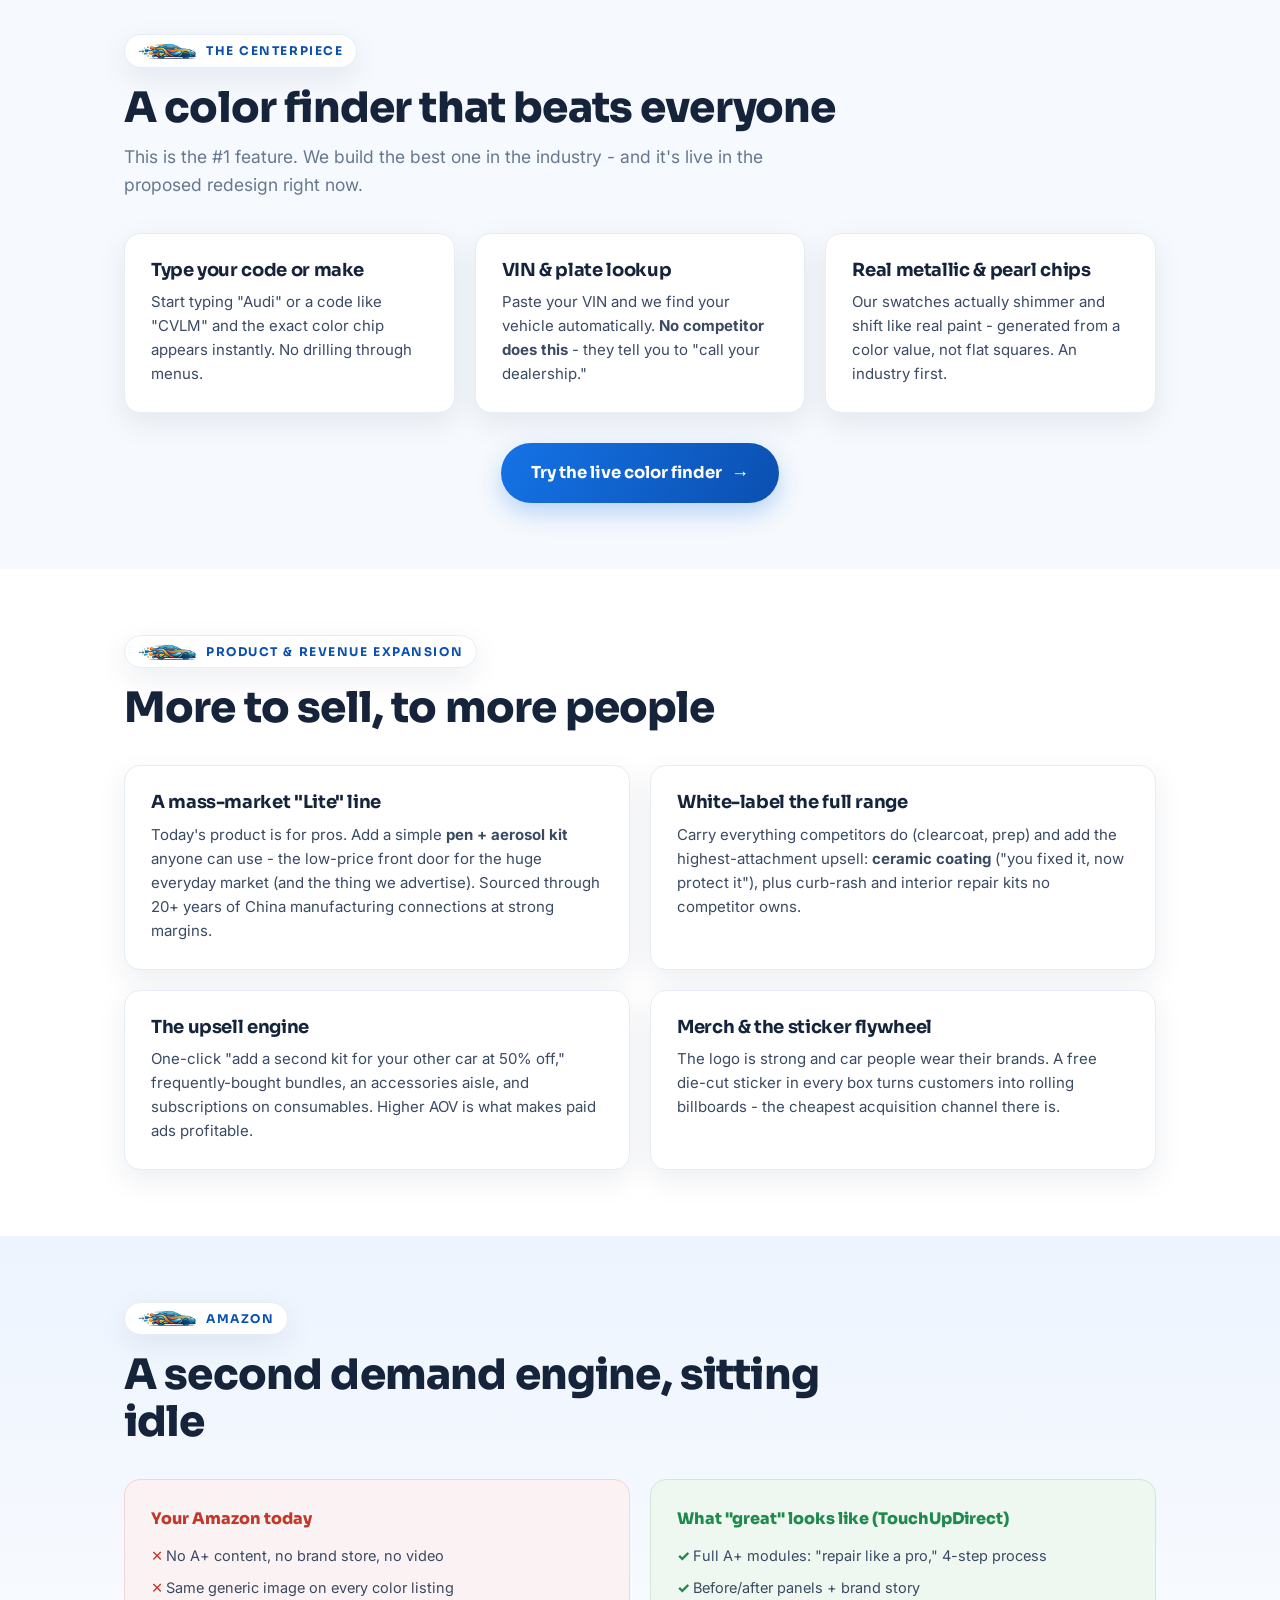
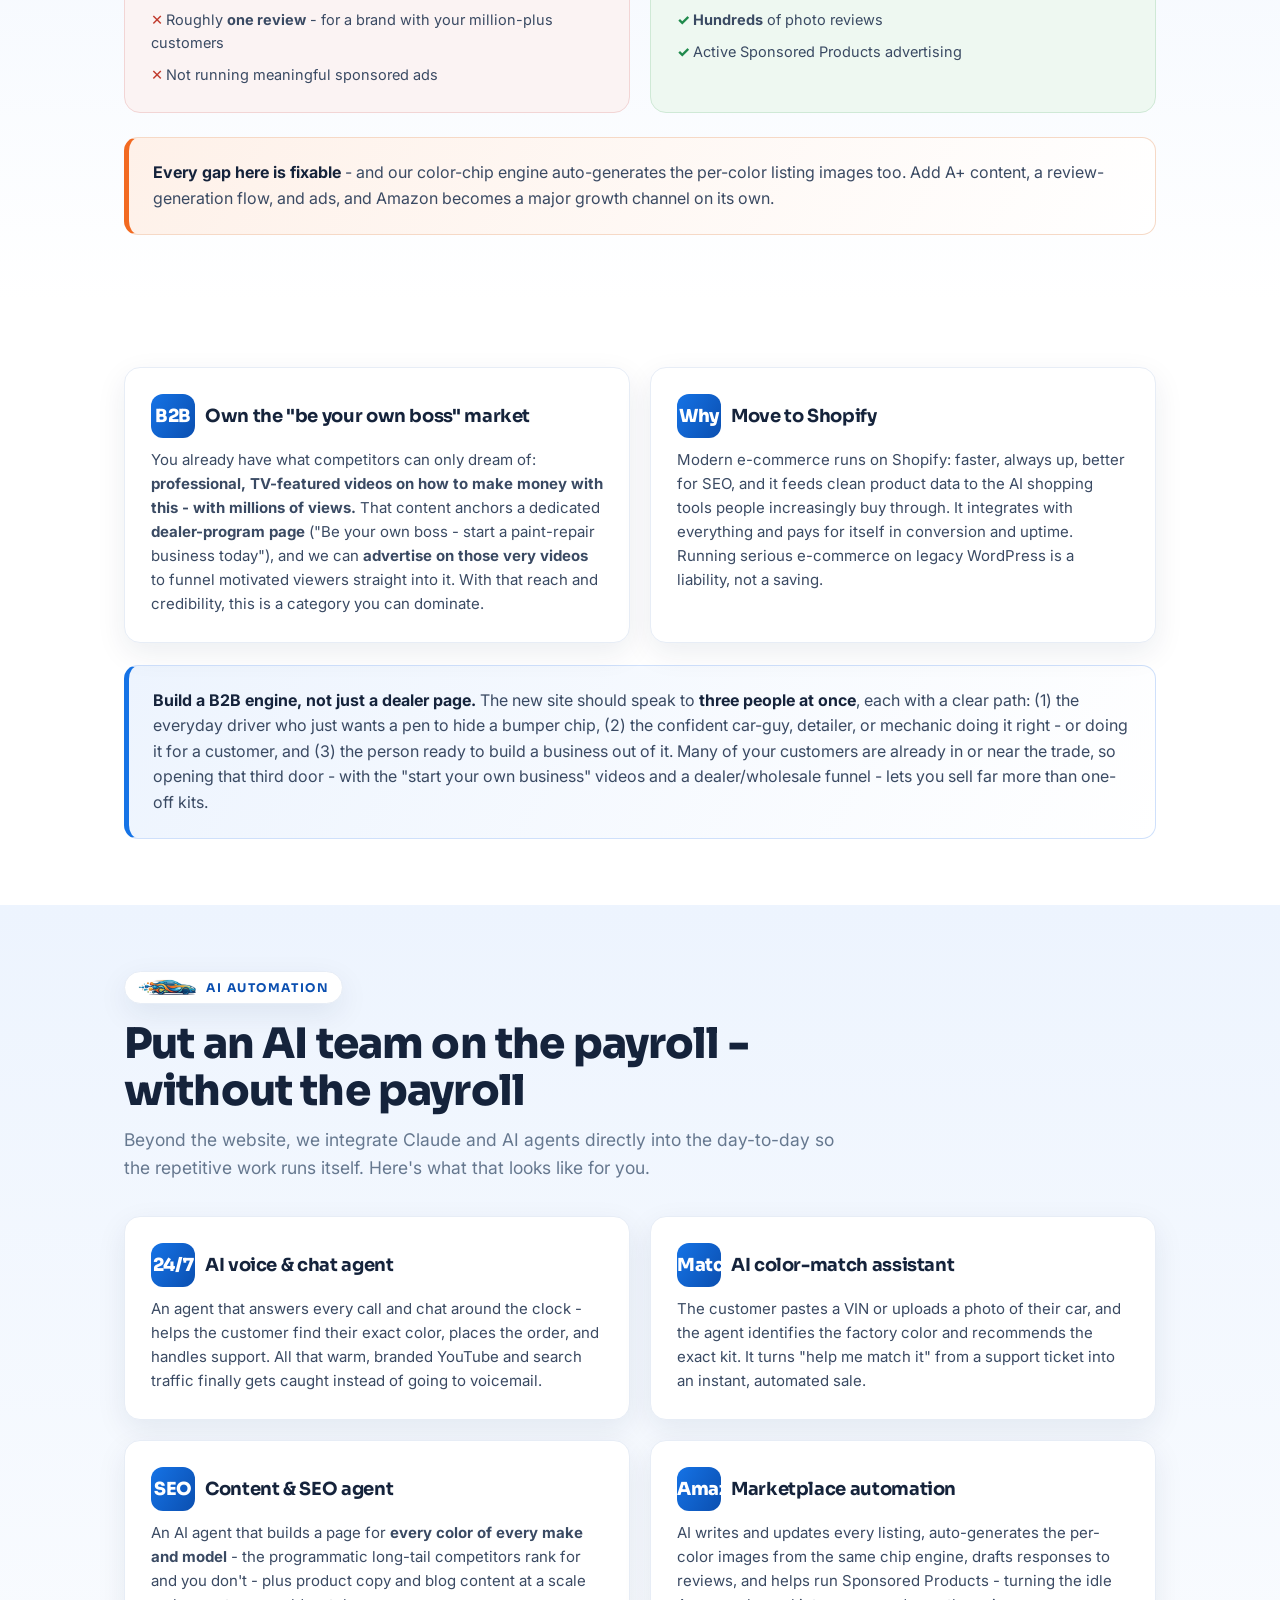
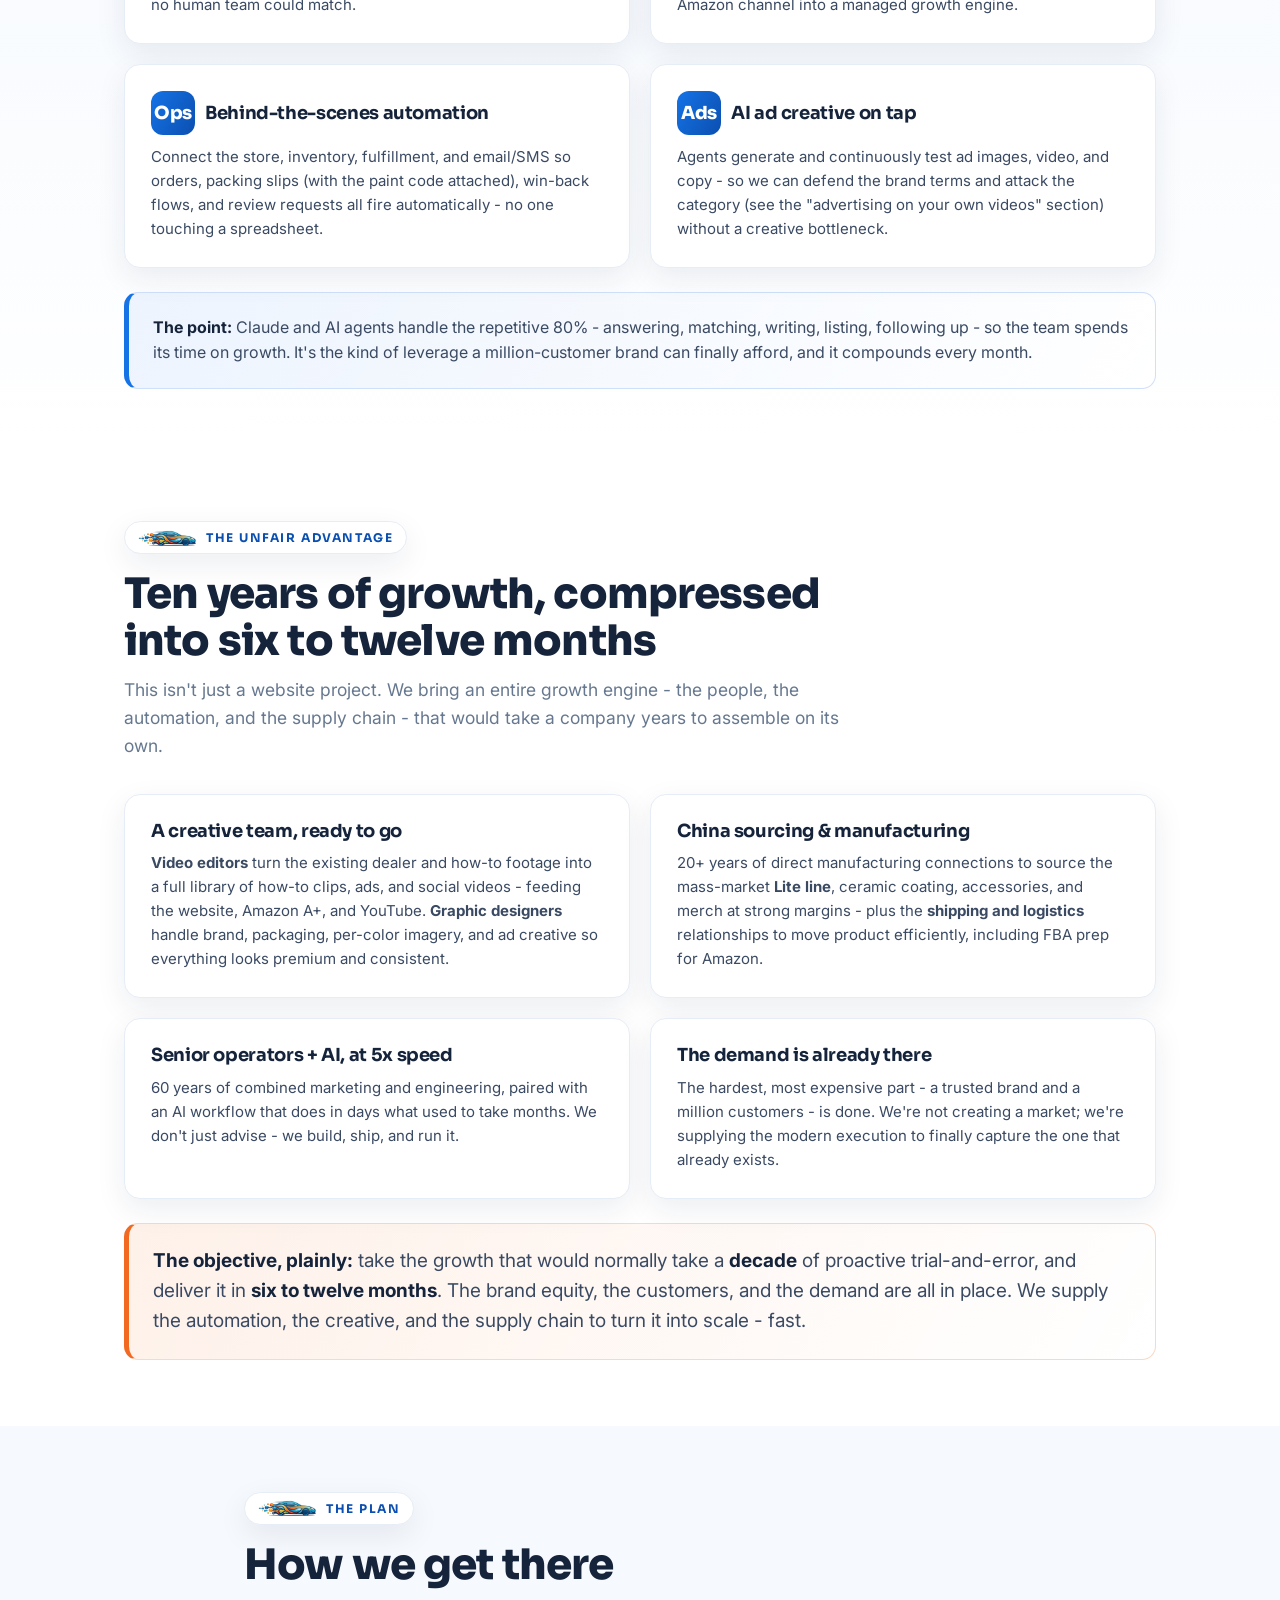
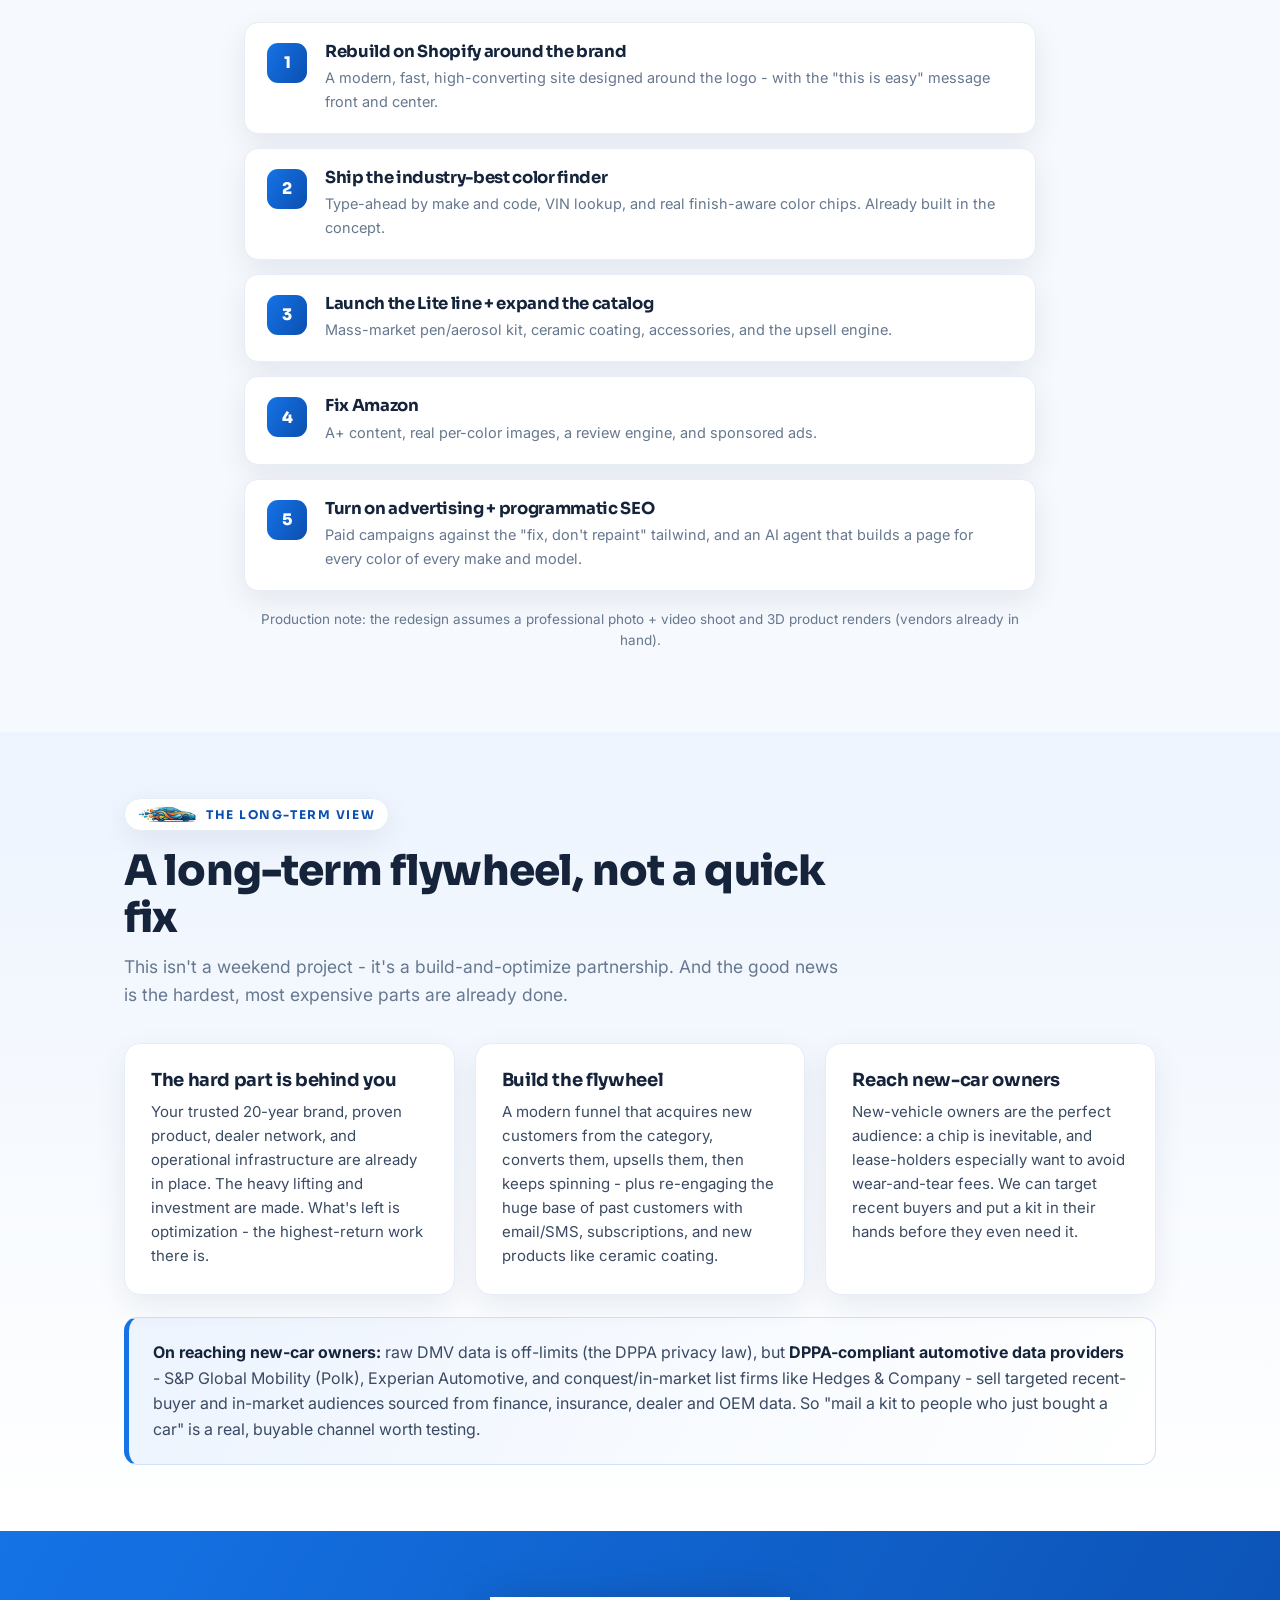
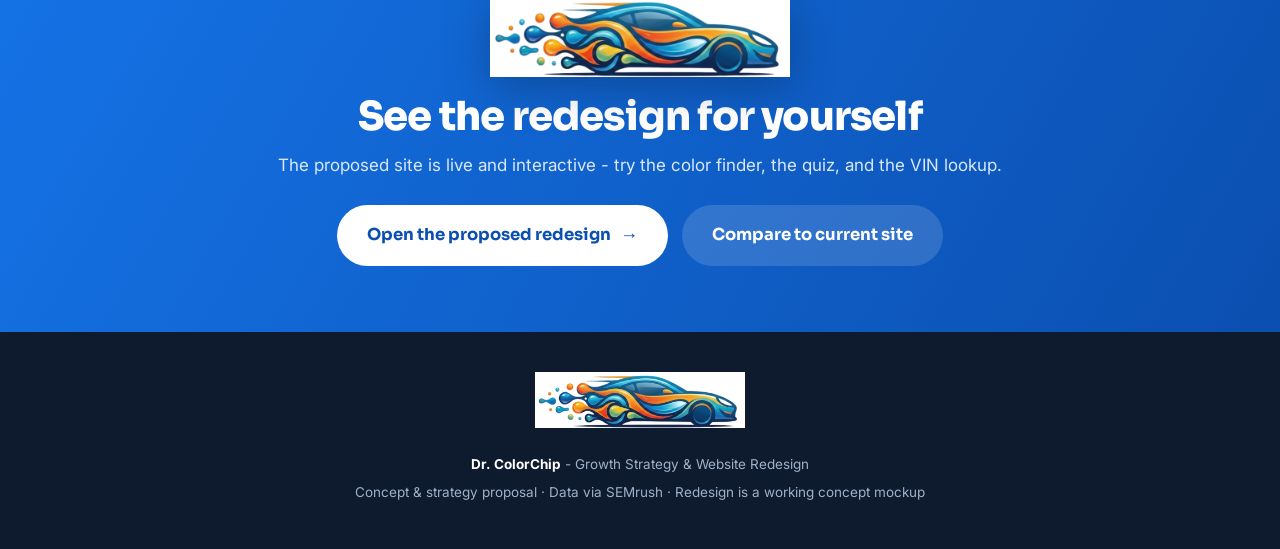
==== commit 080b7929: "Report: complete POV pass - flip all remaining Dr. ColorChip third-person refs to 'you/your'" ====
--- a/index.html
+++ b/index.html
@@ -185,7 +185,7 @@
   <div class="wrap">
     <div class="sec-head"><span class="eyebrow"><img src="assets/logo-car.png" alt="" /> The honest audit</span><h2 class="big">Your best feature is your weakest execution</h2></div>
     <div class="grid3">
-      <div class="card"><h3><span class="ic hot">1</span> The color finder fails</h3><p>Their #1 feature - and the #1 customer pain point - is a text-only list with locked dropdowns and <b>no color chip at all.</b> Of nine competitors we studied, it's the only one showing no visual swatch.</p></div>
+      <div class="card"><h3><span class="ic hot">1</span> The color finder fails</h3><p>Your #1 feature - and your customers' #1 pain point - is a text-only list with locked dropdowns and <b>no color chip at all.</b> Of nine competitors we studied, it's the only one showing no visual swatch.</p></div>
       <div class="card"><h3><span class="ic hot">2</span> A dated site</h3><p>A tired ~2018-era WordPress build with years of accumulated cruft, no modern speed, and no premium feel. Functional, but nothing about it says "trusted leader."</p></div>
       <div class="card"><h3><span class="ic hot">3</span> It looks intimidating</h3><p>The experience leads with pipettes, squeegees, and technique - so the everyday person with one scratch bounces. Nowhere does it say "this is easy."</p></div>
     </div>
@@ -211,7 +211,7 @@
 <!-- MARKET SIZE -->
 <section>
   <div class="wrap">
-    <div class="sec-head"><span class="eyebrow"><img src="assets/logo-car.png" alt="" /> The market they're missing</span><h2 class="big">Nearly 60,000 searches a month you barely show up for</h2><p>Real, in-market demand for exactly what you sell - and you rank on page one for almost none of it. (US monthly search volume, SEMrush.)</p></div>
+    <div class="sec-head"><span class="eyebrow"><img src="assets/logo-car.png" alt="" /> The market you're missing</span><h2 class="big">Nearly 60,000 searches a month you barely show up for</h2><p>Real, in-market demand for exactly what you sell - and you rank on page one for almost none of it. (US monthly search volume, SEMrush.)</p></div>
     <table class="tbl">
       <tr><th>Category search term</th><th>Monthly searches</th><th>Advertiser CPC</th></tr>
       <tr><td>ceramic coating for cars</td><td><b>14,800</b></td><td>$2.35</td></tr>
@@ -239,14 +239,14 @@
       <div class="stat"><div class="v">93</div><div class="l">Keywords ranked #1 (nearly all brand)</div></div>
     </div>
     <div class="grid2">
-      <div class="callout"><b>Your ad spend is defensive.</b> The paid keywords are their own name - "dr colorchip," "drcolorchip reviews," "drcolorchip coupon." They're paying to catch people already looking for them, not to win new customers from the category.</div>
-      <div class="callout blue"><b>You rank #1 for almost everything you rank for</b> - because it's your brand. Of their top 120 keywords, 111 sit in the top 3. The authority is already there; it's just never been aimed at the category or the long tail.</div>
+      <div class="callout"><b>Your ad spend is defensive.</b> The paid keywords are your own name - "dr colorchip," "drcolorchip reviews," "drcolorchip coupon." You're paying to catch people already looking for you, not to win new customers from the category.</div>
+      <div class="callout blue"><b>You rank #1 for almost everything you rank for</b> - because it's your brand. Of your top 120 keywords, 111 sit in the top 3. The authority is already there; it's just never been aimed at the category or the long tail.</div>
     </div>
 
     <div style="margin-top:34px">
       <h3 style="font-family:Sora;font-weight:800;font-size:22px">Right now, competitors are advertising on your own videos</h3>
-      <p style="color:var(--ink-2);font-size:16.5px;margin-top:12px">Dr. ColorChip has built a deep library of YouTube how-to and demo videos - with names like Dan McCool and detailing legend Mike Phillips - the exact content an in-market car owner watches right before a repair. But because the brand runs almost no ads of its own, YouTube sells the pre-roll slot on those very videos to whoever will pay for it: <b>competitors</b>. A viewer who went looking for a <i>Dr. ColorChip</i> repair video is shown a competitor's ad first and invited to bounce and buy elsewhere - before they ever watch the video they came for. <b>Dr. ColorChip built the audience; a competitor is renting it.</b></p>
-      <div class="callout" style="margin-top:18px;border-left:5px solid #F26A21"><b>The fix is urgent and cheap: get our own ads live immediately.</b> Dr. ColorChip's own YouTube and Google campaigns - defending the brand terms, the video ecosystem, and the category - redirect that warm, high-intent traffic to the new site instead of handing it to a competitor. This is the lowest-cost, highest-intent audience the brand has, and today it's quietly being given away. It should be the very first paid dollar we spend.</div>
+      <p style="color:var(--ink-2);font-size:16.5px;margin-top:12px">You've built a deep library of YouTube how-to and demo videos - with names like Dan McCool and detailing legend Mike Phillips - the exact content an in-market car owner watches right before a repair. But because you run almost no ads of your own, YouTube sells the pre-roll slot on those very videos to whoever will pay for it: <b>competitors</b>. A viewer who went looking for a <i>Dr. ColorChip</i> repair video is shown a competitor's ad first and invited to bounce and buy elsewhere - before they ever watch the video they came for. <b>You built the audience; a competitor is renting it.</b></p>
+      <div class="callout" style="margin-top:18px;border-left:5px solid #F26A21"><b>The fix is urgent and cheap: get our own ads live immediately.</b> Your own YouTube and Google campaigns - defending your brand terms, the video ecosystem, and the category - redirect that warm, high-intent traffic to the new site instead of handing it to a competitor. This is the lowest-cost, highest-intent audience you have, and today it's quietly being given away. It should be the very first paid dollar we spend.</div>
     </div>
   </div>
 </section>
@@ -260,9 +260,9 @@
     <div class="callout" style="margin-top:22px;font-size:19px"><b>"I'd rather have a 3.5% conversion rate on 10x the traffic than 11% on today's."</b><br><span style="font-size:15px">Today's business is healthy - the 11% is a real achievement. The opportunity is to keep it AND add a flood of new, non-brand demand on top.</span></div>
     <div style="margin-top:34px">
       <h3 style="font-family:Sora;font-weight:800;font-size:22px">The proof: that 11% is a legacy-brand harvest</h3>
-      <p style="color:var(--ink-2);font-size:16.5px;margin-top:10px">Here's the honest, encouraging read: the conversion rate is this high because <b>almost everyone who arrives is already searching for Dr. ColorChip by name.</b> Decades of reputation, great articles, and old YouTube videos still send warm, ready-to-buy visitors every day. That legacy is a <b>massive asset</b> most brands would kill for. It also means the 11% mostly reflects <i>who is already looking</i> - not how many strangers the site converts. That's exactly why "we convert at 11%" and "we're barely advertising or ranking for the category" are both true at the same time.</p>
+      <p style="color:var(--ink-2);font-size:16.5px;margin-top:10px">Here's the honest, encouraging read: the conversion rate is this high because <b>almost everyone who arrives is already searching for you by name.</b> Decades of reputation, great articles, and old YouTube videos still send warm, ready-to-buy visitors every day. That legacy is a <b>massive asset</b> most brands would kill for. It also means the 11% mostly reflects <i>who is already looking</i> - not how many strangers the site converts. That's exactly why "you convert at 11%" and "you're barely advertising or ranking for the category" are both true at the same time.</p>
       <table class="tbl" style="margin-top:18px">
-        <tr><th>Their top organic search terms</th><th>Monthly searches</th><th>Type</th></tr>
+        <tr><th>Your top organic search terms</th><th>Monthly searches</th><th>Type</th></tr>
         <tr><td>dr colorchip</td><td><b>8,100</b></td><td>Brand name</td></tr>
         <tr><td>dr color chip</td><td>5,400</td><td>Brand name</td></tr>
         <tr><td>drcolorchip</td><td>3,600</td><td>Brand name</td></tr>
@@ -271,7 +271,7 @@
         <tr><td>doctor color chip / doctor colorchip</td><td>2,600</td><td>Brand name</td></tr>
         <tr class="us"><td>"paint chip repair kit" (a rare non-brand term)</td><td>880</td><td>Category</td></tr>
       </table>
-      <p style="color:var(--muted);font-size:13.5px;margin-top:12px">The entire top of their traffic is a wall of their own name; the first real category term shows up far down the list. The goal isn't to defend the 11% - it's to keep that loyal base <b>and</b> capture the ~60,000 monthly category searches they're invisible for.</p>
+      <p style="color:var(--muted);font-size:13.5px;margin-top:12px">The entire top of your traffic is a wall of your own name; the first real category term shows up far down the list. The goal isn't to defend the 11% - it's to keep that loyal base <b>and</b> capture the ~60,000 monthly category searches you're invisible for.</p>
     </div>
   </div>
 </section>
@@ -307,10 +307,10 @@
   <div class="wrap">
     <div class="sec-head"><span class="eyebrow"><img src="assets/logo-car.png" alt="" /> Amazon</span><h2 class="big">A second demand engine, sitting idle</h2></div>
     <div class="compare">
-      <div class="cc bad"><div class="h">Dr. ColorChip today</div><ul>
+      <div class="cc bad"><div class="h">Your Amazon today</div><ul>
         <li>No A+ content, no brand store, no video</li>
         <li>Same generic image on every color listing</li>
-        <li>Roughly <b>one review</b> - for a 1M-customer brand</li>
+        <li>Roughly <b>one review</b> - for a brand with your million-plus customers</li>
         <li>Not running meaningful sponsored ads</li>
       </ul></div>
       <div class="cc good"><div class="h">What "great" looks like (TouchUpDirect)</div><ul>
@@ -338,11 +338,11 @@
 <!-- AI AUTOMATION -->
 <section class="tint-blue">
   <div class="wrap">
-    <div class="sec-head"><span class="eyebrow"><img src="assets/logo-car.png" alt="" /> AI automation</span><h2 class="big">Put an AI team on the payroll - without the payroll</h2><p>Beyond the website, we integrate Claude and AI agents directly into the day-to-day so the repetitive work runs itself. Here's what that looks like for Dr. ColorChip.</p></div>
+    <div class="sec-head"><span class="eyebrow"><img src="assets/logo-car.png" alt="" /> AI automation</span><h2 class="big">Put an AI team on the payroll - without the payroll</h2><p>Beyond the website, we integrate Claude and AI agents directly into the day-to-day so the repetitive work runs itself. Here's what that looks like for you.</p></div>
     <div class="grid2">
       <div class="card"><h3><span class="ic">24/7</span> AI voice &amp; chat agent</h3><p>An agent that answers every call and chat around the clock - helps the customer find their exact color, places the order, and handles support. All that warm, branded YouTube and search traffic finally gets caught instead of going to voicemail.</p></div>
       <div class="card"><h3><span class="ic">Match</span> AI color-match assistant</h3><p>The customer pastes a VIN or uploads a photo of their car, and the agent identifies the factory color and recommends the exact kit. It turns "help me match it" from a support ticket into an instant, automated sale.</p></div>
-      <div class="card"><h3><span class="ic">SEO</span> Content &amp; SEO agent</h3><p>An AI agent that builds a page for <b>every color of every make and model</b> - the programmatic long-tail competitors rank for and Dr. ColorChip doesn't - plus product copy and blog content at a scale no human team could match.</p></div>
+      <div class="card"><h3><span class="ic">SEO</span> Content &amp; SEO agent</h3><p>An AI agent that builds a page for <b>every color of every make and model</b> - the programmatic long-tail competitors rank for and you don't - plus product copy and blog content at a scale no human team could match.</p></div>
       <div class="card"><h3><span class="ic">Amazon</span> Marketplace automation</h3><p>AI writes and updates every listing, auto-generates the per-color images from the same chip engine, drafts responses to reviews, and helps run Sponsored Products - turning the idle Amazon channel into a managed growth engine.</p></div>
       <div class="card"><h3><span class="ic">Ops</span> Behind-the-scenes automation</h3><p>Connect the store, inventory, fulfillment, and email/SMS so orders, packing slips (with the paint code attached), win-back flows, and review requests all fire automatically - no one touching a spreadsheet.</p></div>
       <div class="card"><h3><span class="ic">Ads</span> AI ad creative on tap</h3><p>Agents generate and continuously test ad images, video, and copy - so we can defend the brand terms and attack the category (see the "advertising on your own videos" section) without a creative bottleneck.</p></div>
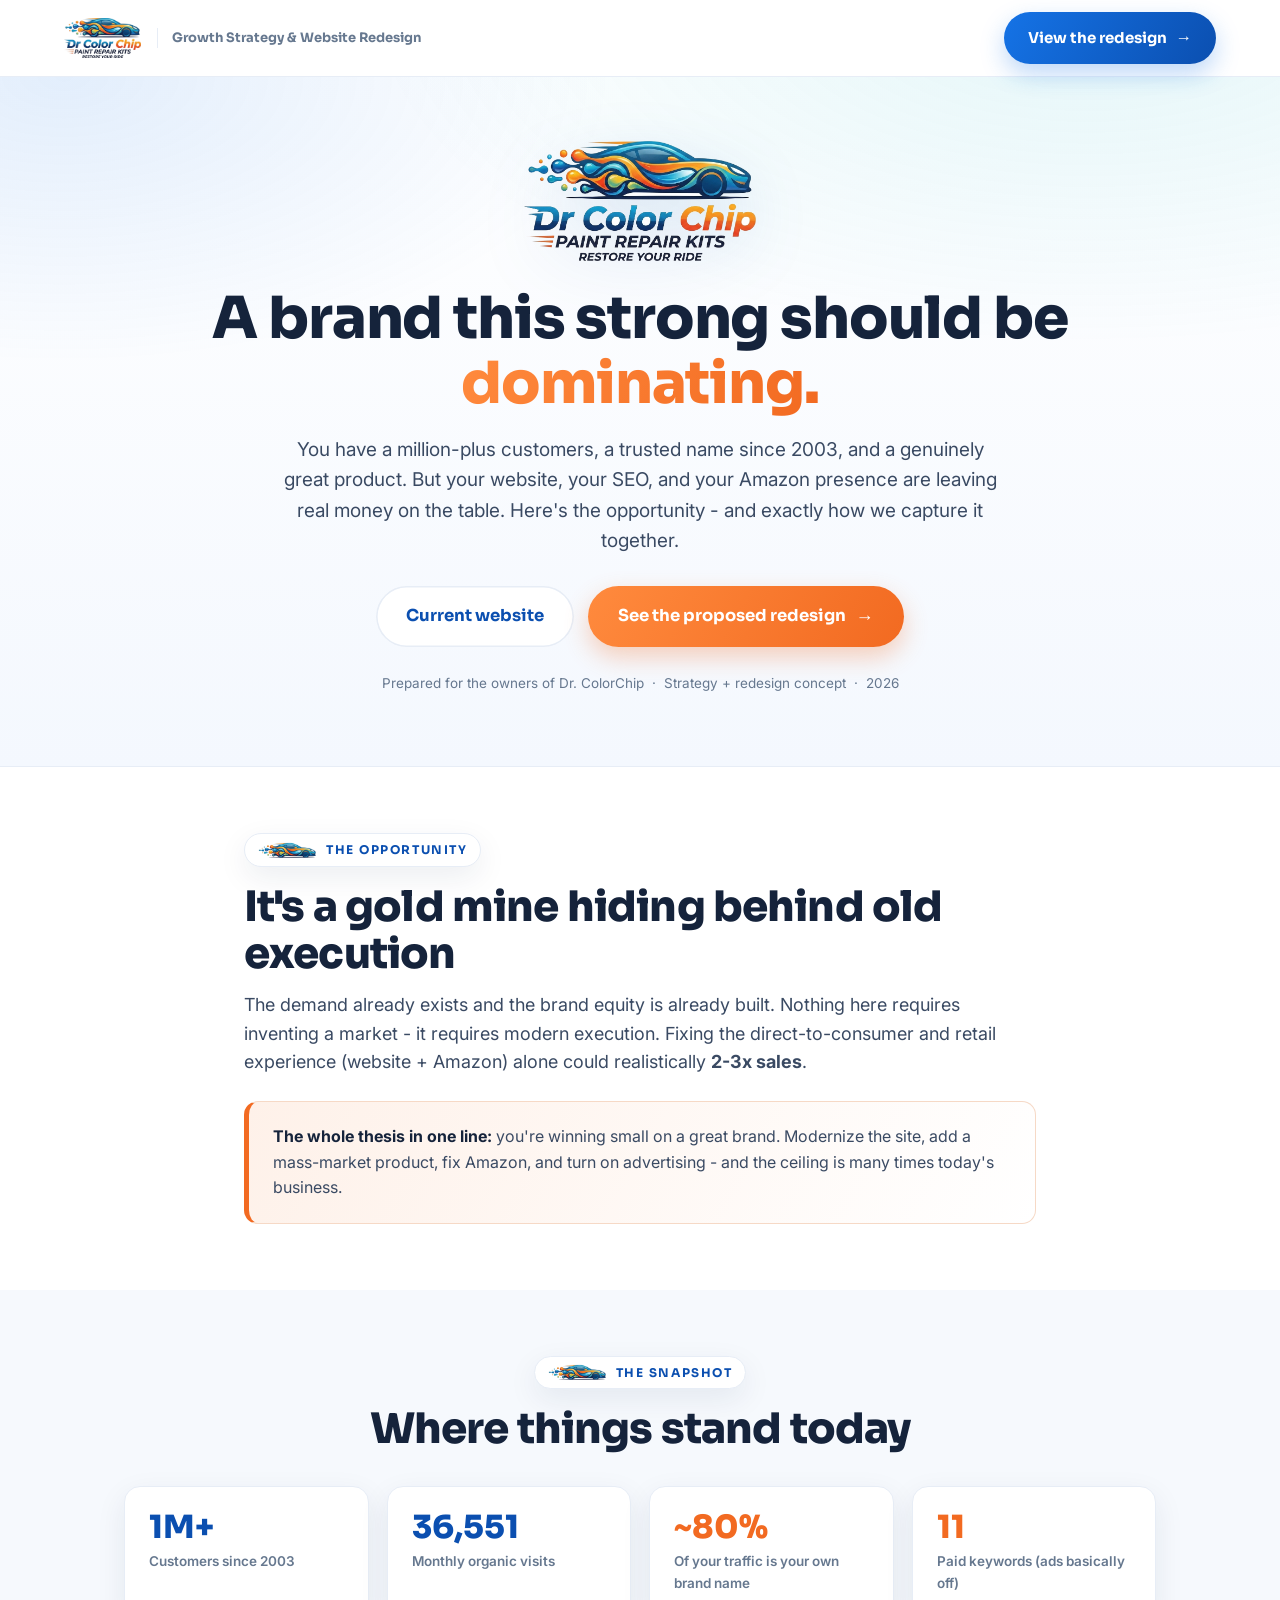
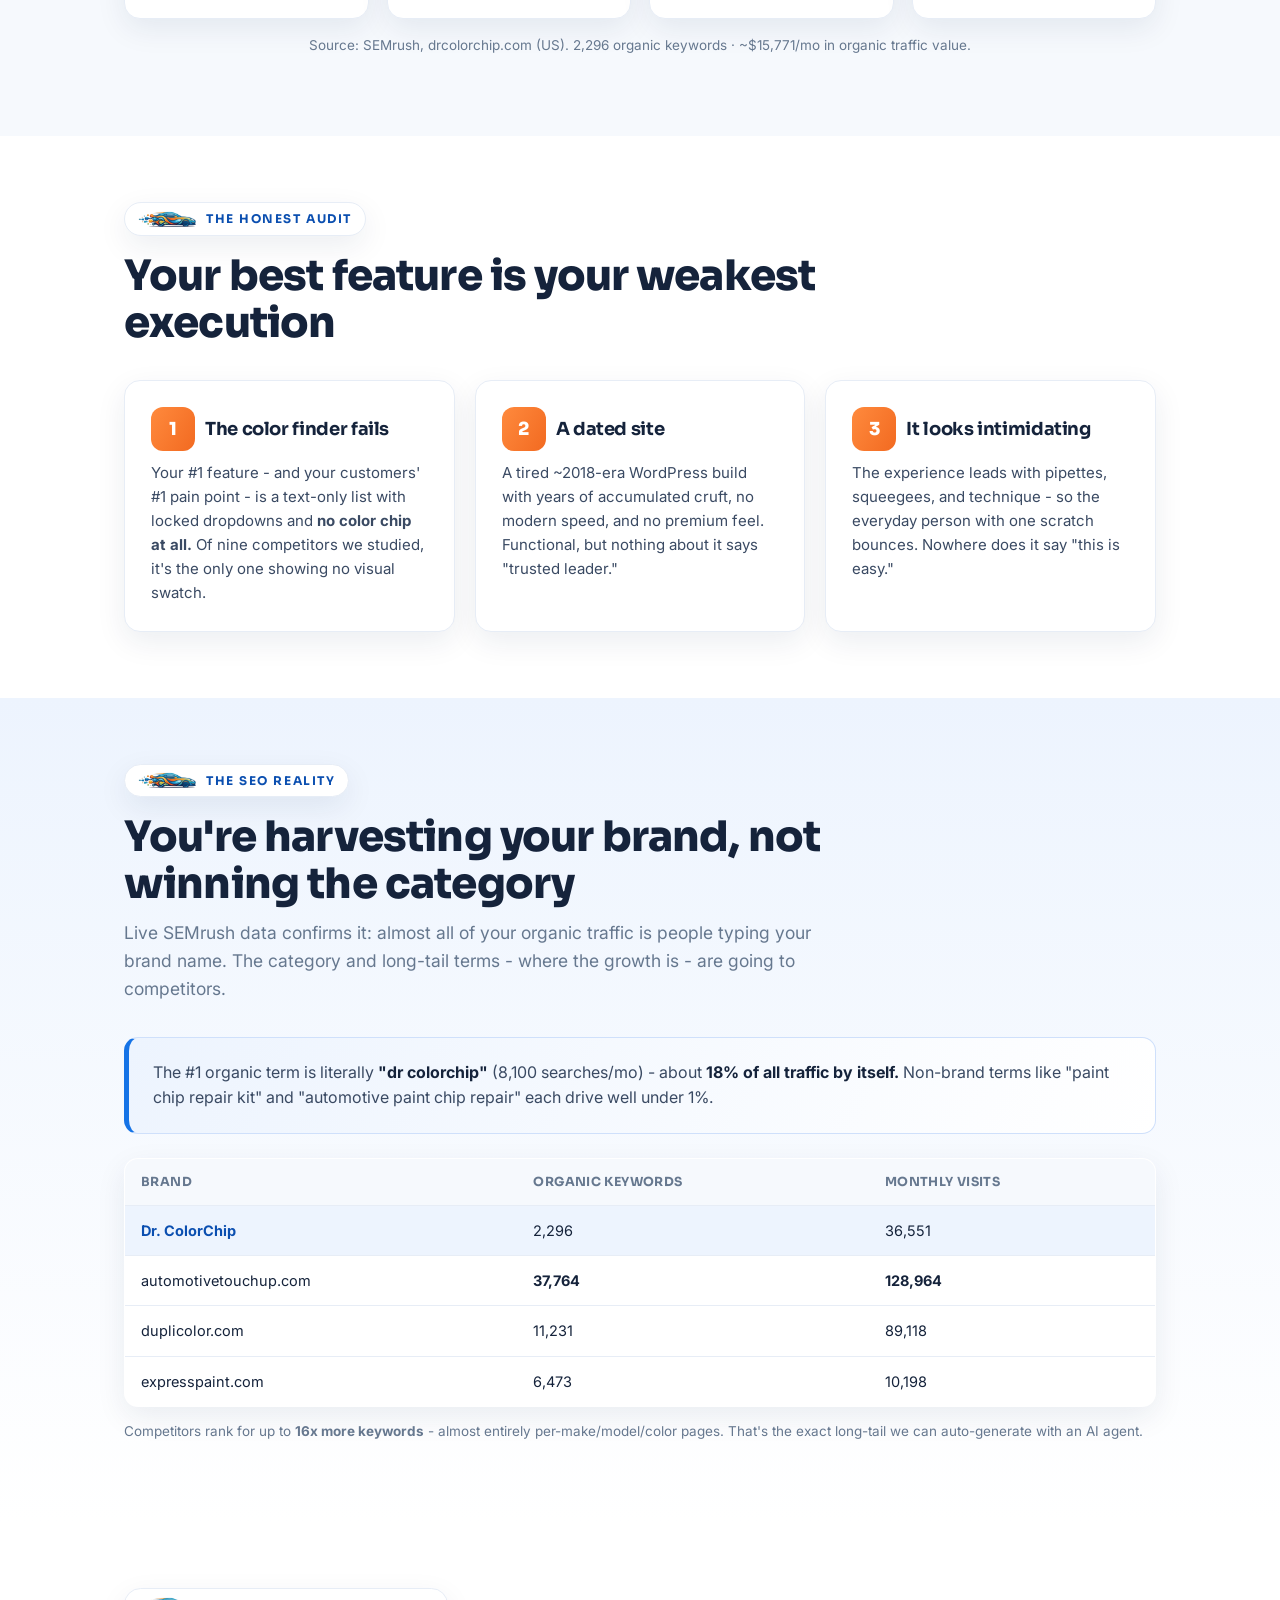
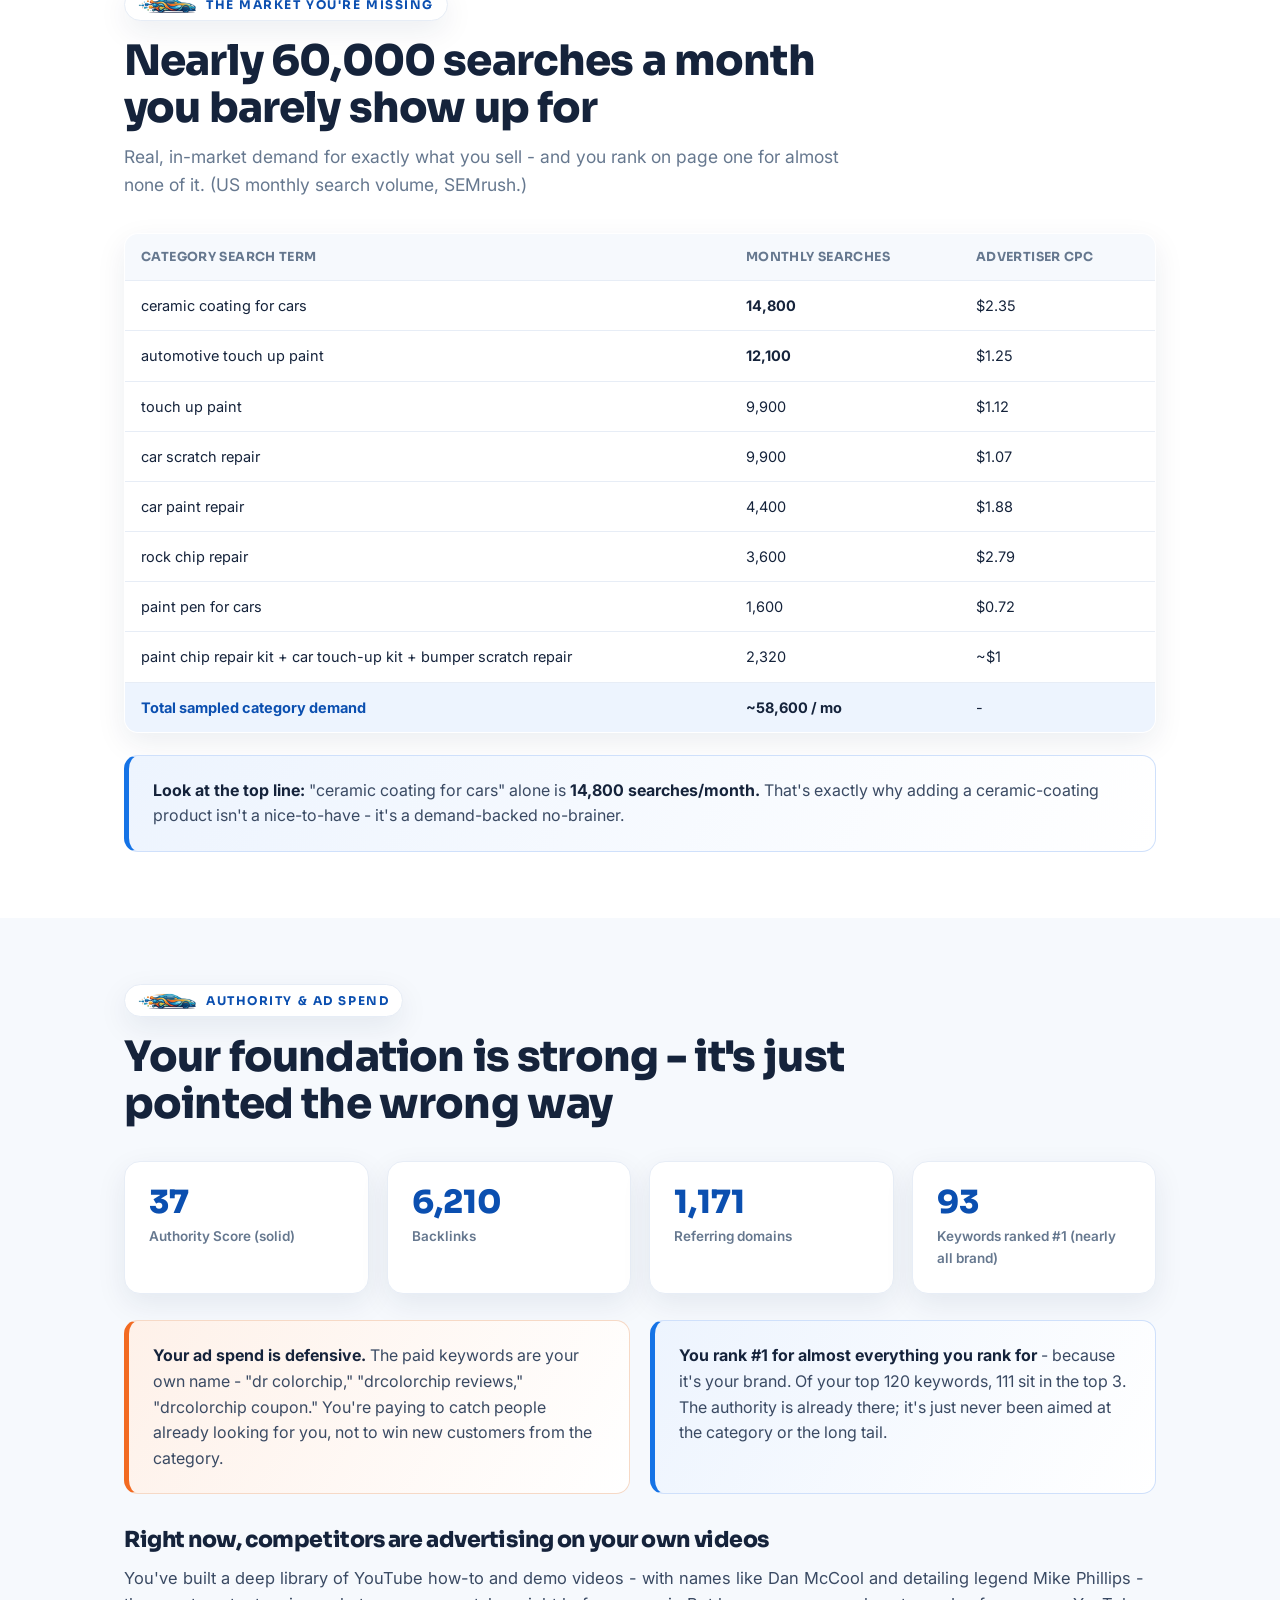
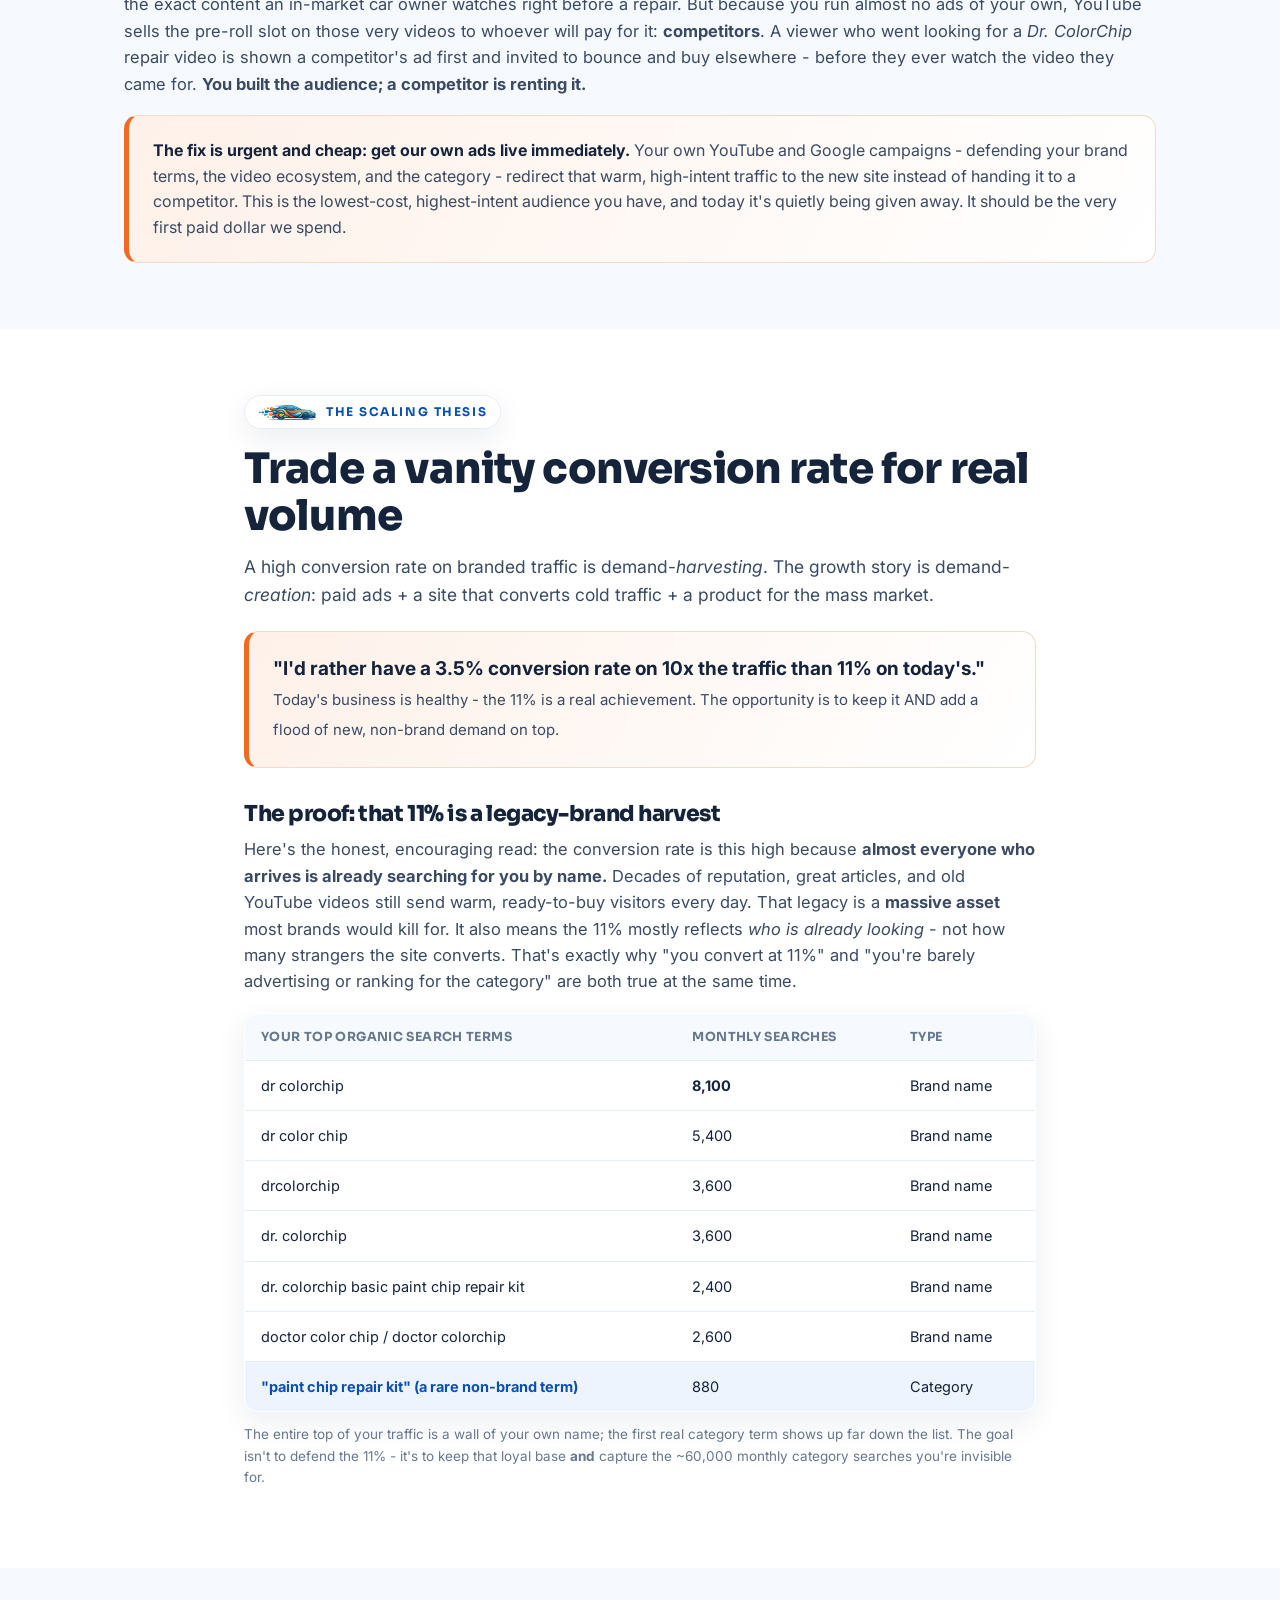
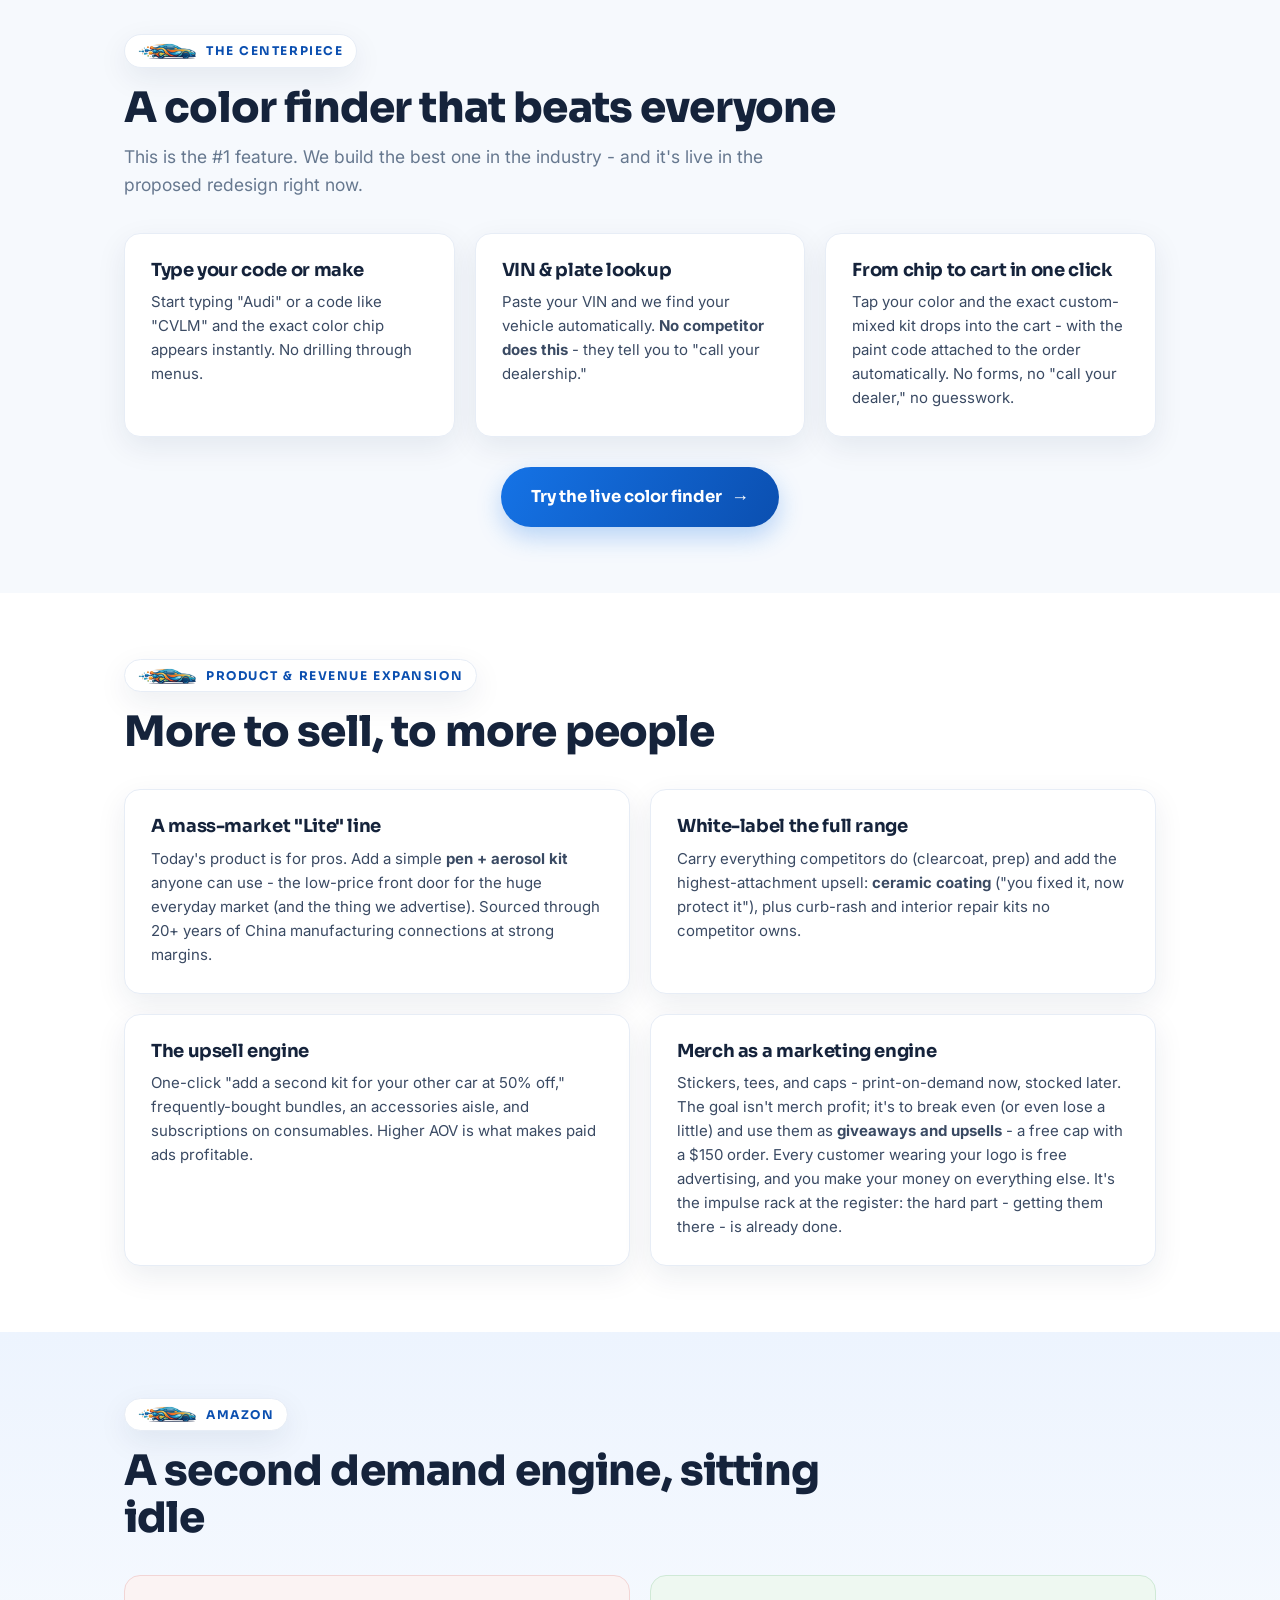
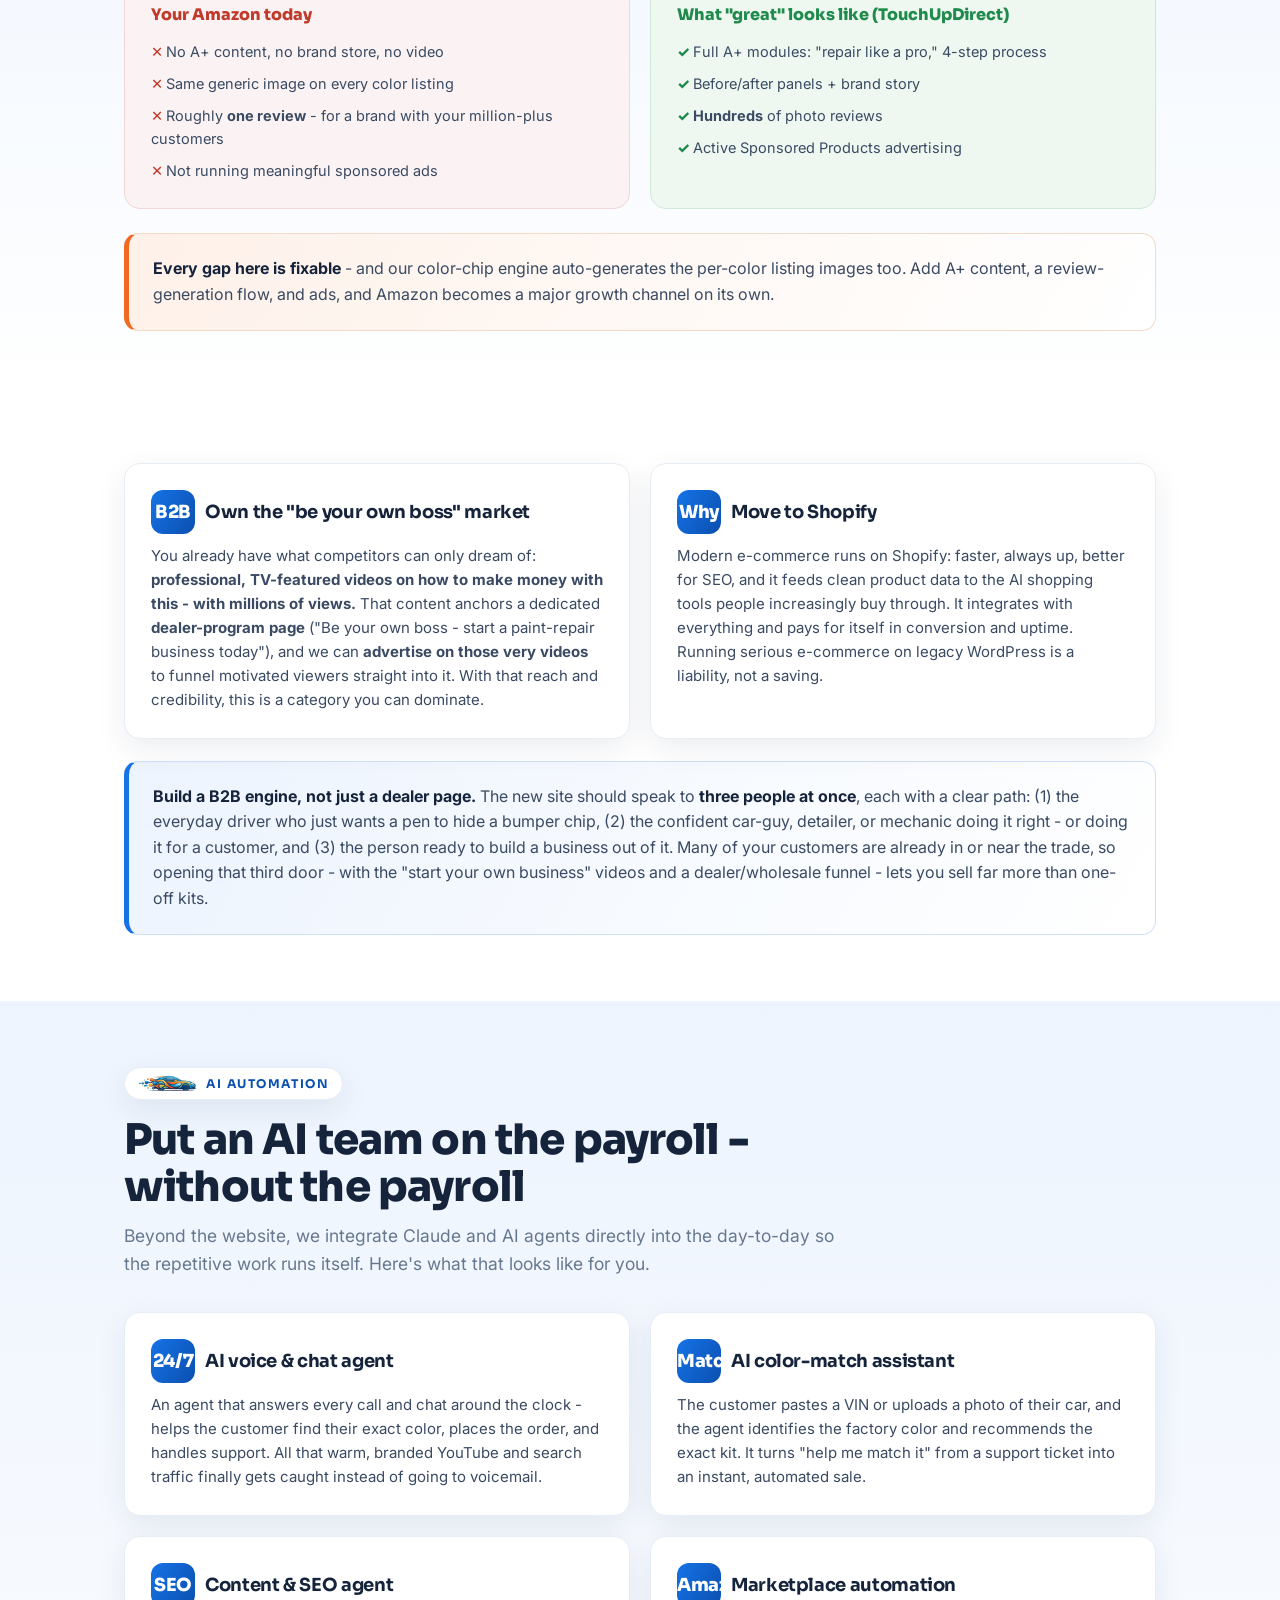
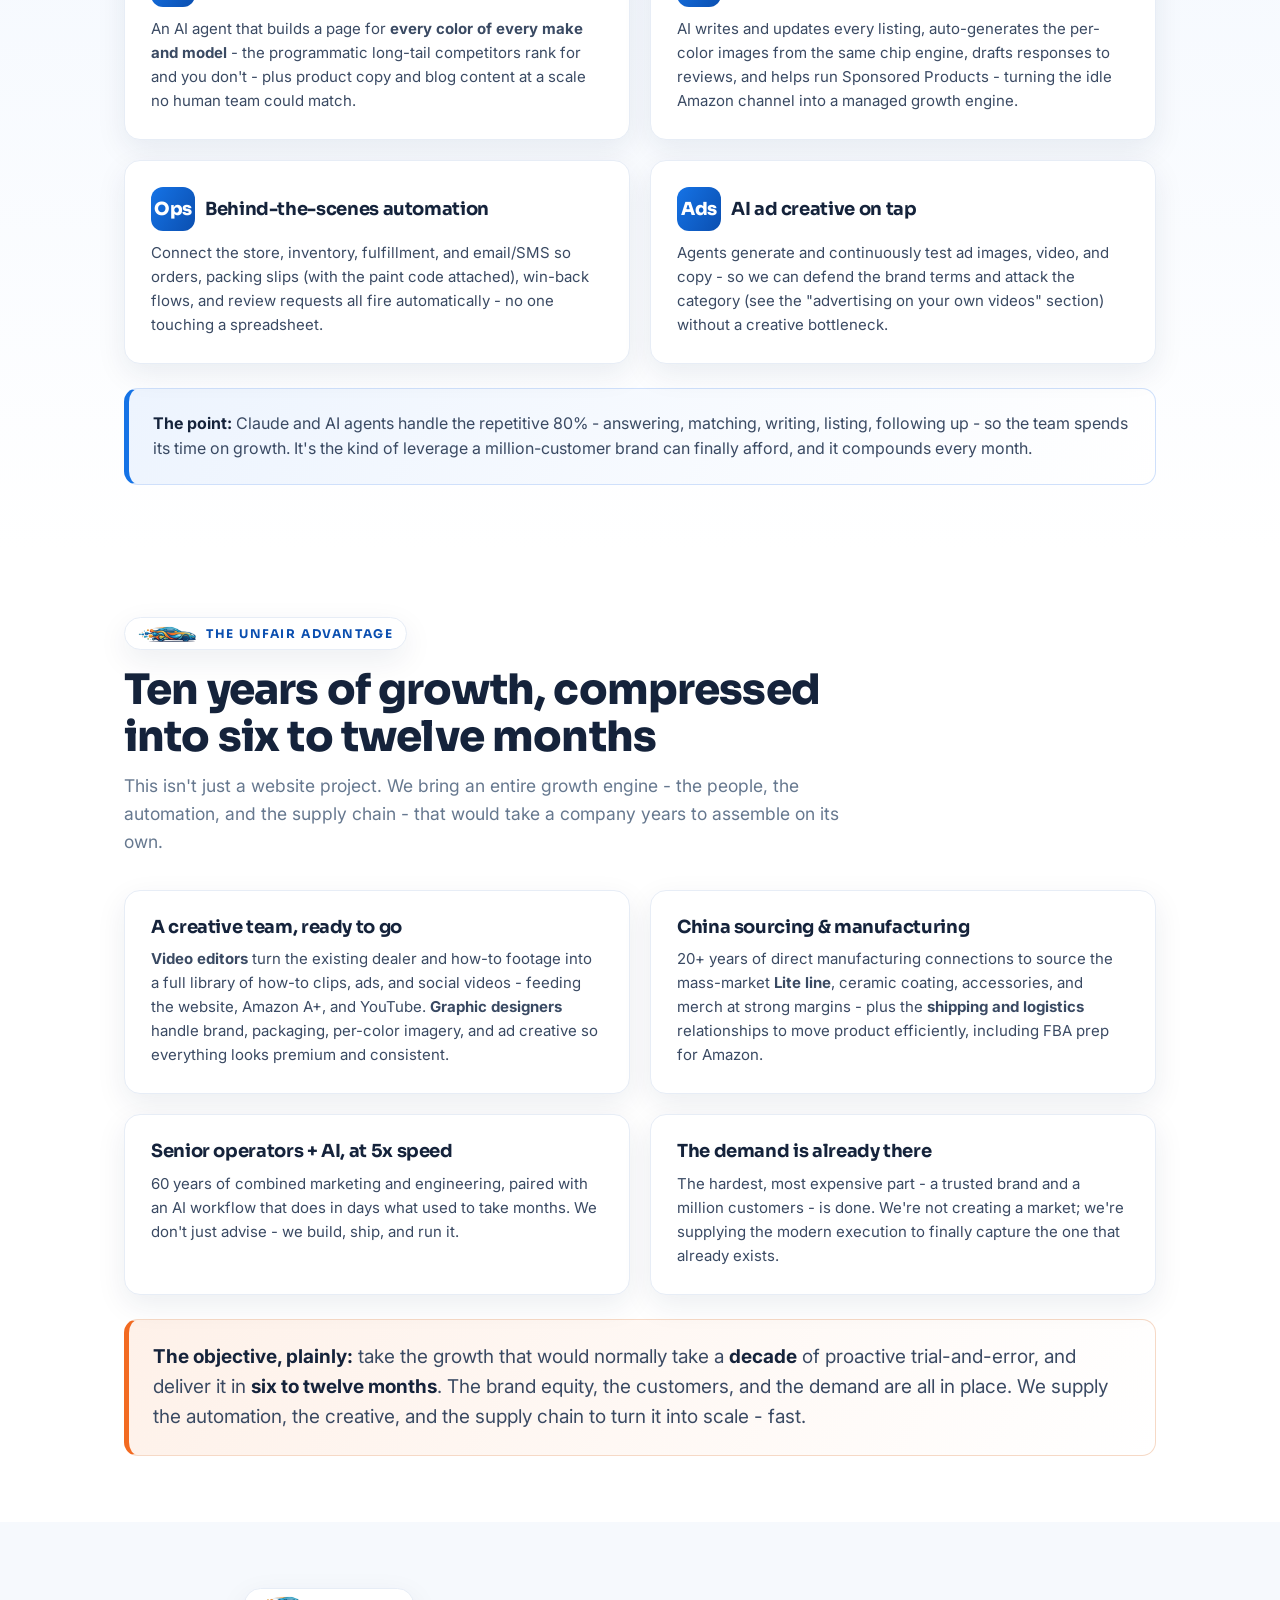
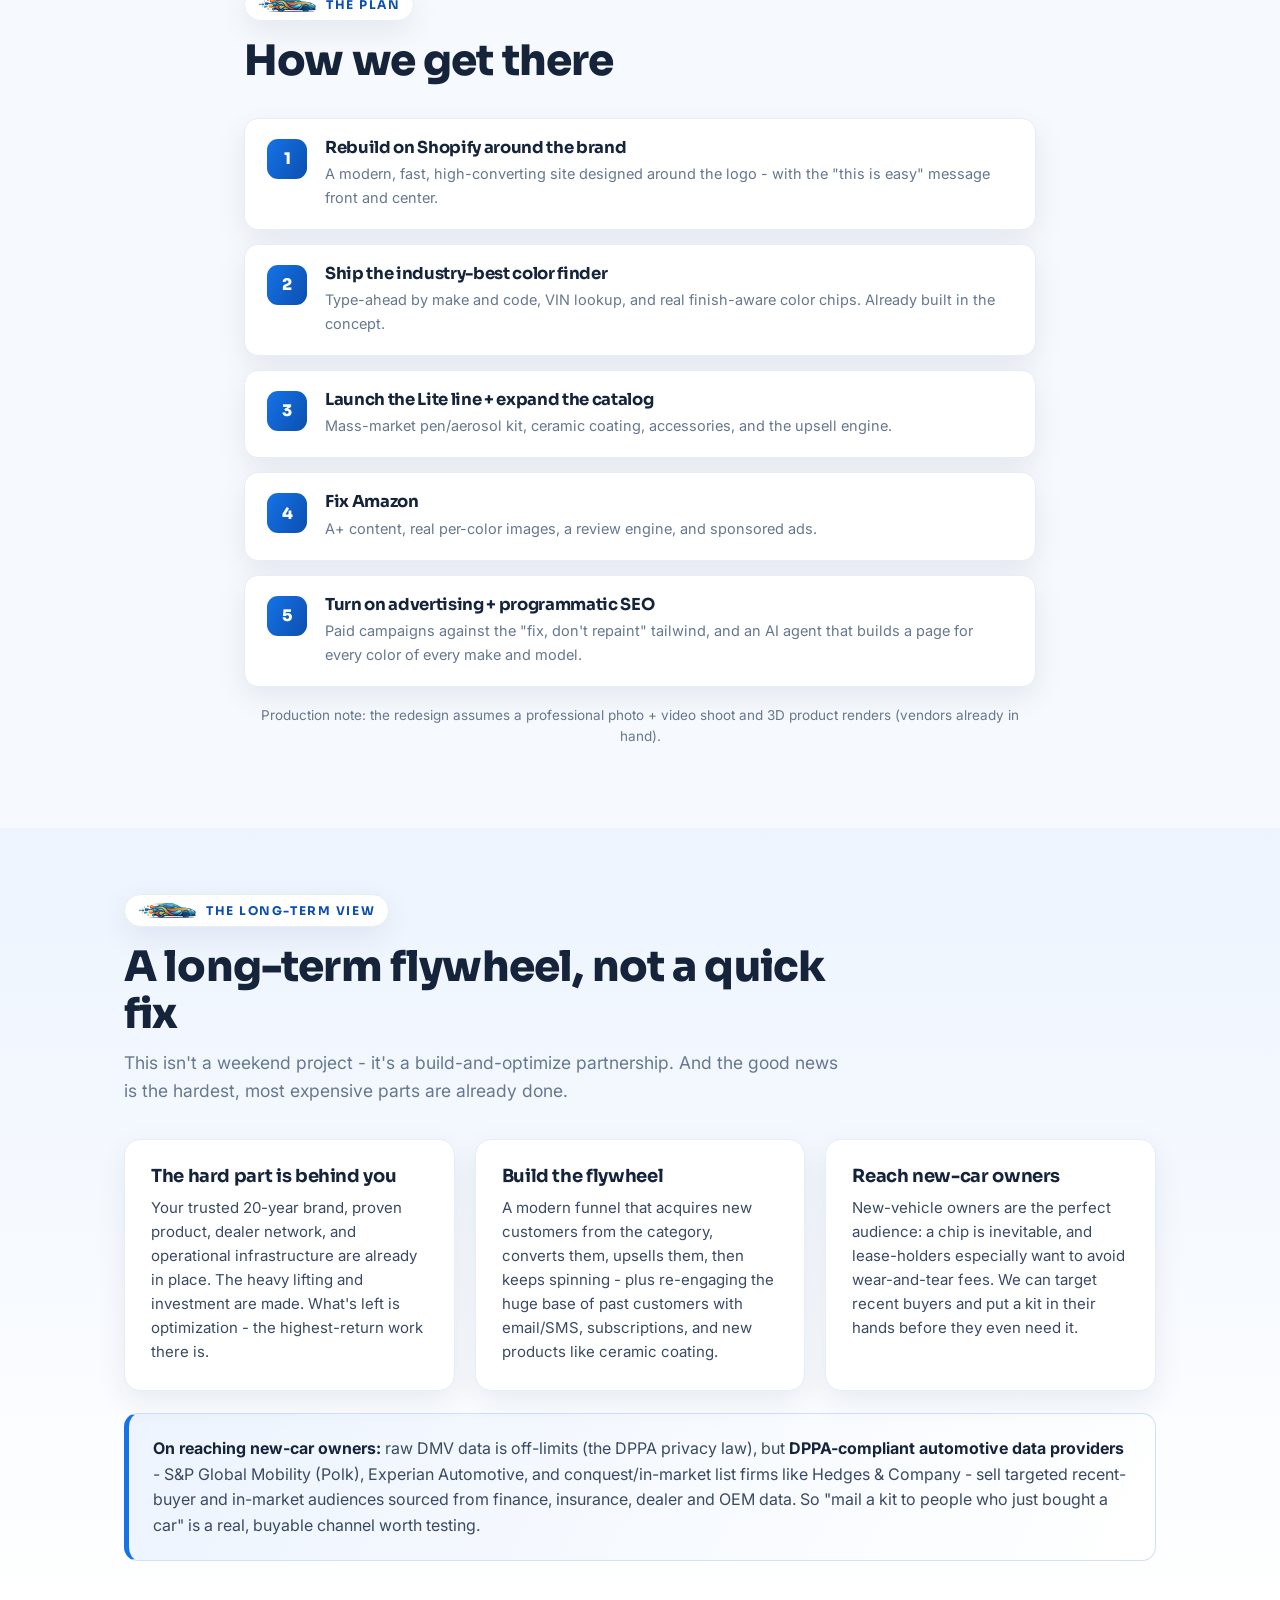
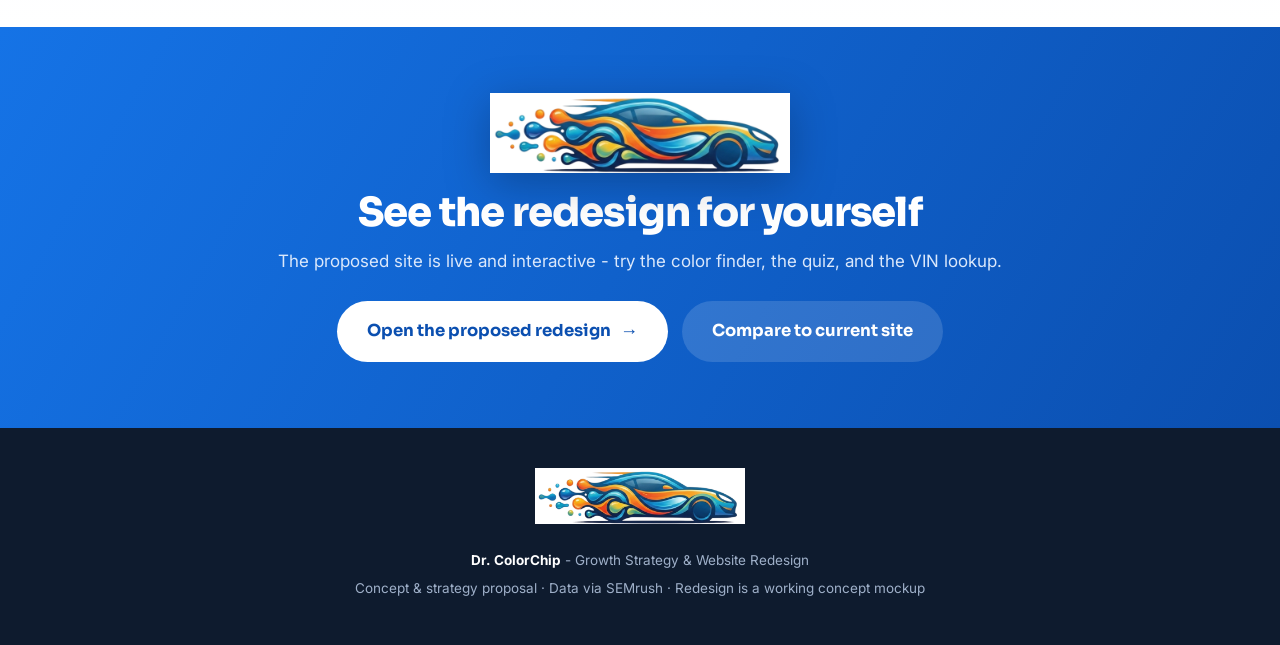
==== commit 9774c5a5: "Site: real AI imagery in products/damage/accessories/team sections; Report: chip-to-cart pillar + me" ====
--- a/index.html
+++ b/index.html
@@ -283,7 +283,7 @@
     <div class="grid3">
       <div class="card"><h3>Type your code or make</h3><p>Start typing "Audi" or a code like "CVLM" and the exact color chip appears instantly. No drilling through menus.</p></div>
       <div class="card"><h3>VIN &amp; plate lookup</h3><p>Paste your VIN and we find your vehicle automatically. <b>No competitor does this</b> - they tell you to "call your dealership."</p></div>
-      <div class="card"><h3>Real metallic &amp; pearl chips</h3><p>Our swatches actually shimmer and shift like real paint - generated from a color value, not flat squares. An industry first.</p></div>
+      <div class="card"><h3>From chip to cart in one click</h3><p>Tap your color and the exact custom-mixed kit drops into the cart - with the paint code attached to the order automatically. No forms, no "call your dealer," no guesswork.</p></div>
     </div>
     <div style="text-align:center;margin-top:30px"><a class="btn btn-blue btn-lg" href="./site/#finder" target="_blank" rel="noopener">Try the live color finder <span class="arrow">&rarr;</span></a></div>
   </div>
@@ -297,7 +297,7 @@
       <div class="card"><h3>A mass-market "Lite" line</h3><p>Today's product is for pros. Add a simple <b>pen + aerosol kit</b> anyone can use - the low-price front door for the huge everyday market (and the thing we advertise). Sourced through 20+ years of China manufacturing connections at strong margins.</p></div>
       <div class="card"><h3>White-label the full range</h3><p>Carry everything competitors do (clearcoat, prep) and add the highest-attachment upsell: <b>ceramic coating</b> ("you fixed it, now protect it"), plus curb-rash and interior repair kits no competitor owns.</p></div>
       <div class="card"><h3>The upsell engine</h3><p>One-click "add a second kit for your other car at 50% off," frequently-bought bundles, an accessories aisle, and subscriptions on consumables. Higher AOV is what makes paid ads profitable.</p></div>
-      <div class="card"><h3>Merch &amp; the sticker flywheel</h3><p>The logo is strong and car people wear their brands. A free die-cut sticker in every box turns customers into rolling billboards - the cheapest acquisition channel there is.</p></div>
+      <div class="card"><h3>Merch as a marketing engine</h3><p>Stickers, tees, and caps - print-on-demand now, stocked later. The goal isn't merch profit; it's to break even (or even lose a little) and use them as <b>giveaways and upsells</b> - a free cap with a $150 order. Every customer wearing your logo is free advertising, and you make your money on everything else. It's the impulse rack at the register: the hard part - getting them there - is already done.</p></div>
     </div>
   </div>
 </section>
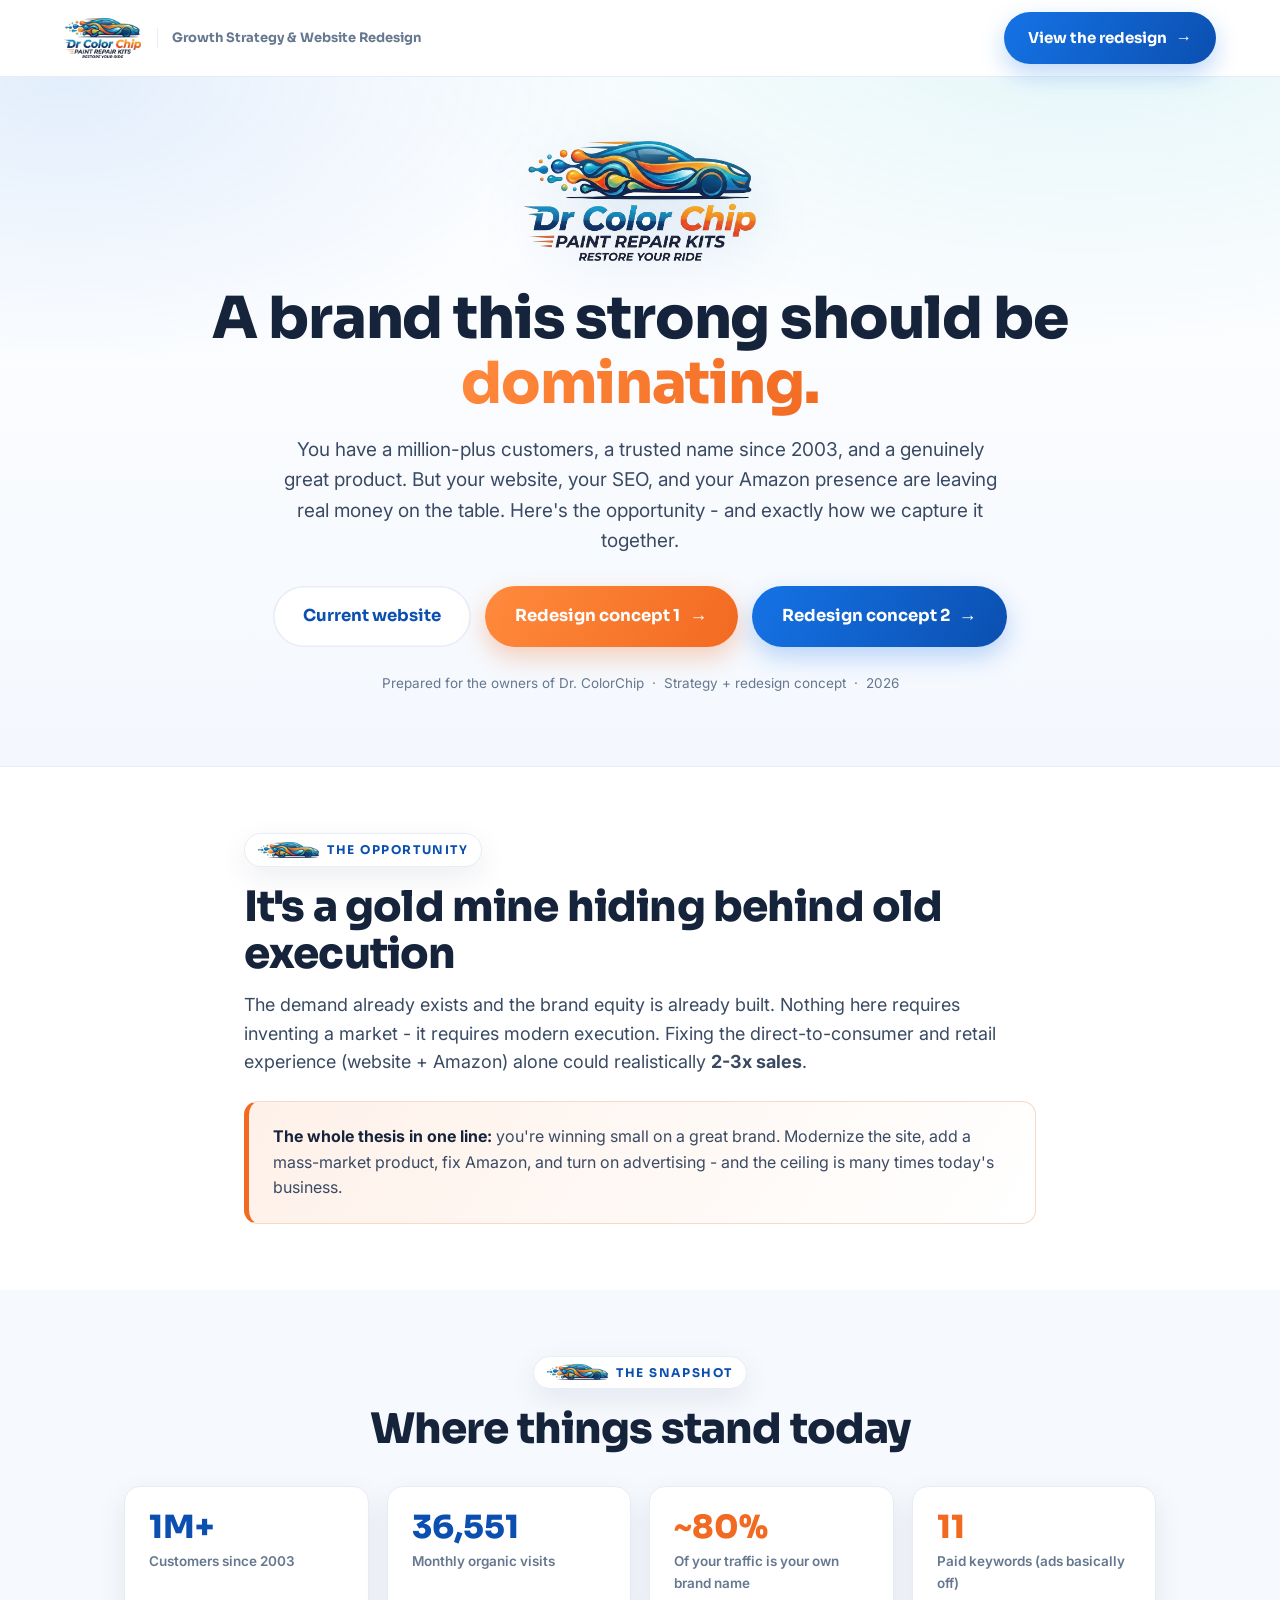
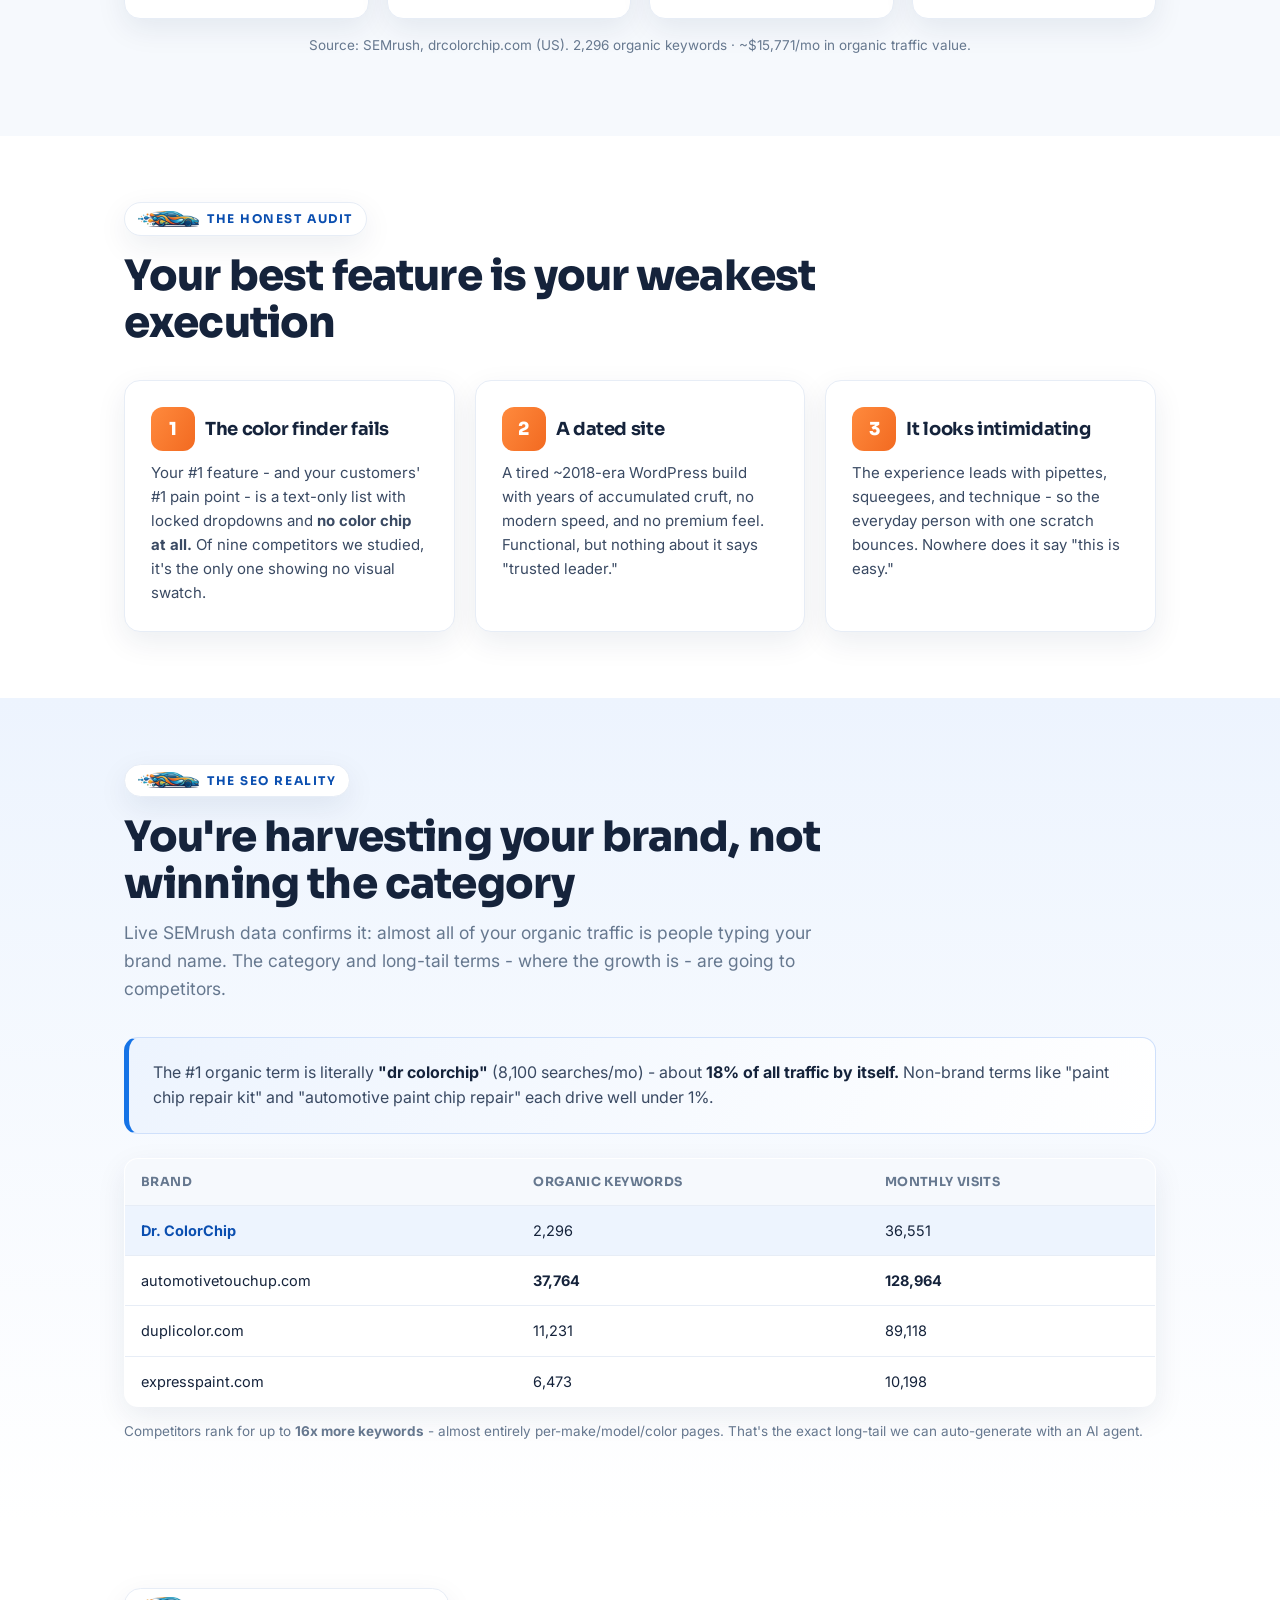
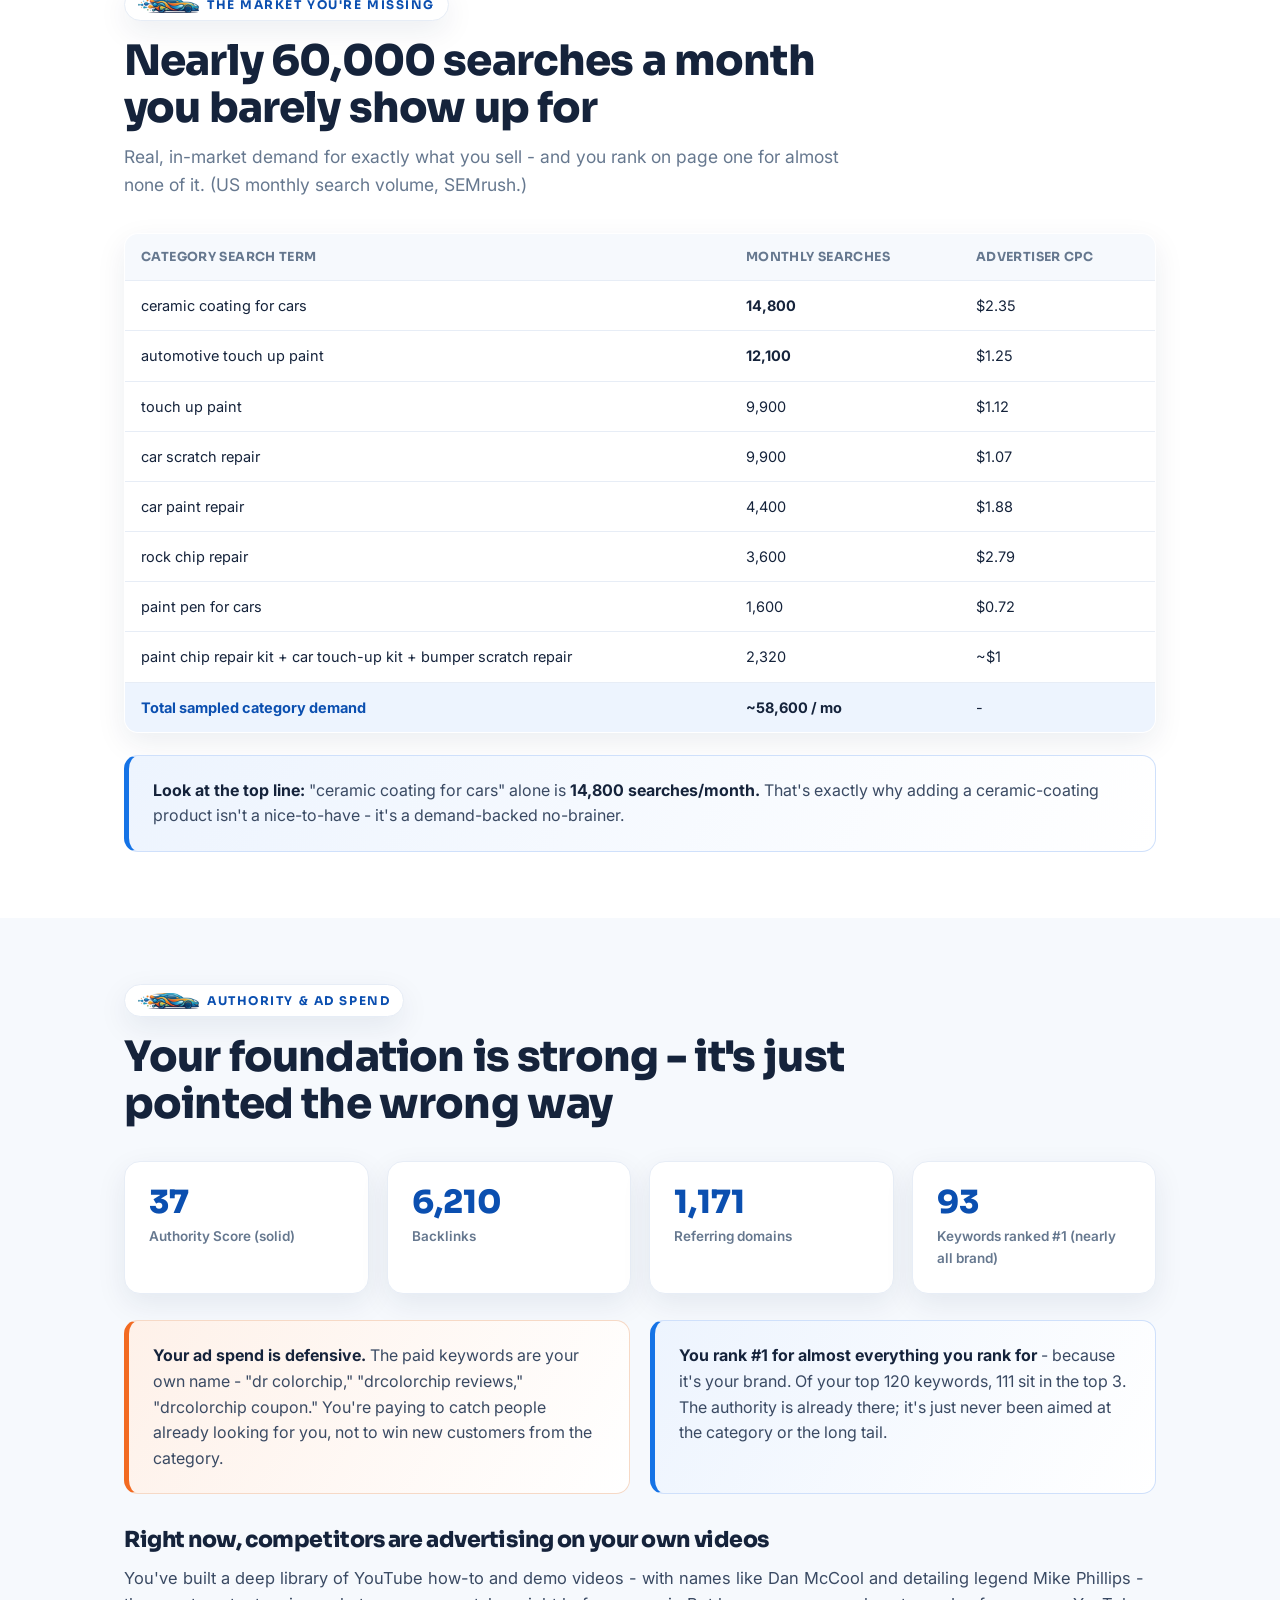
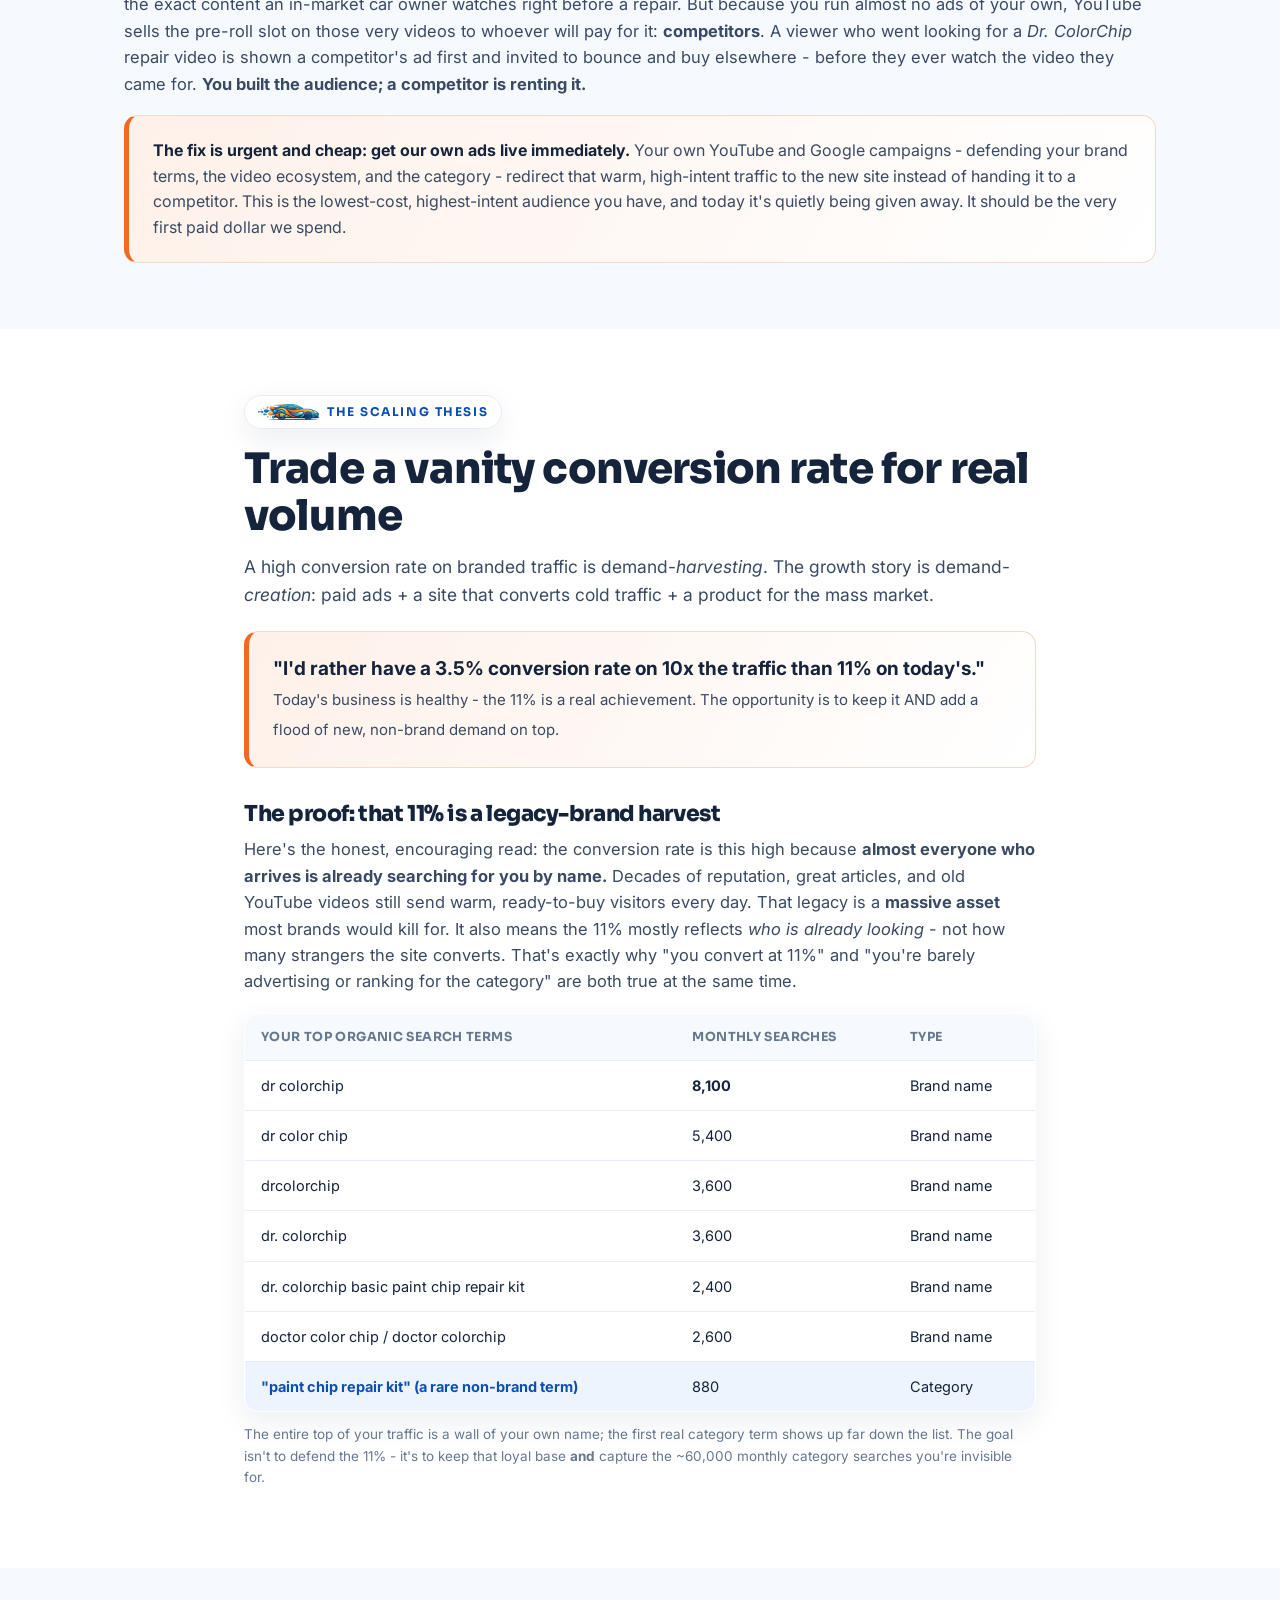
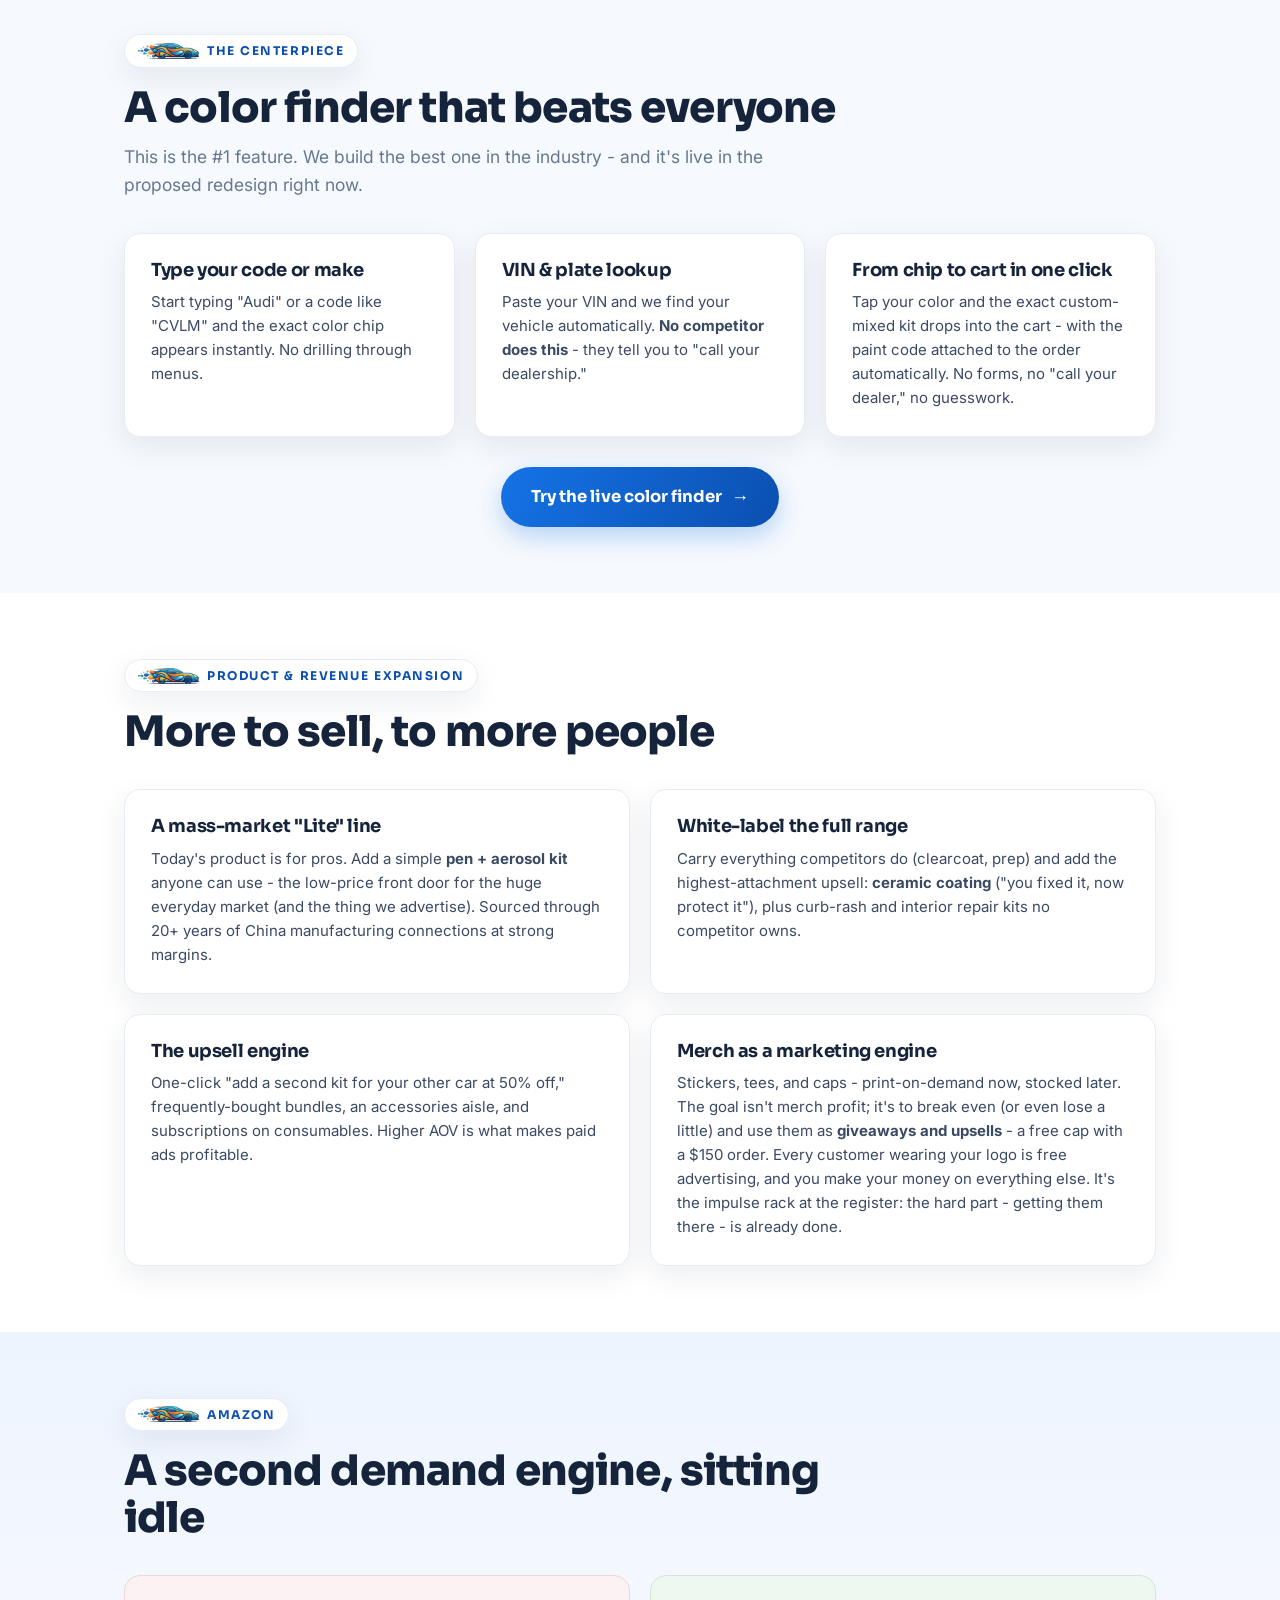
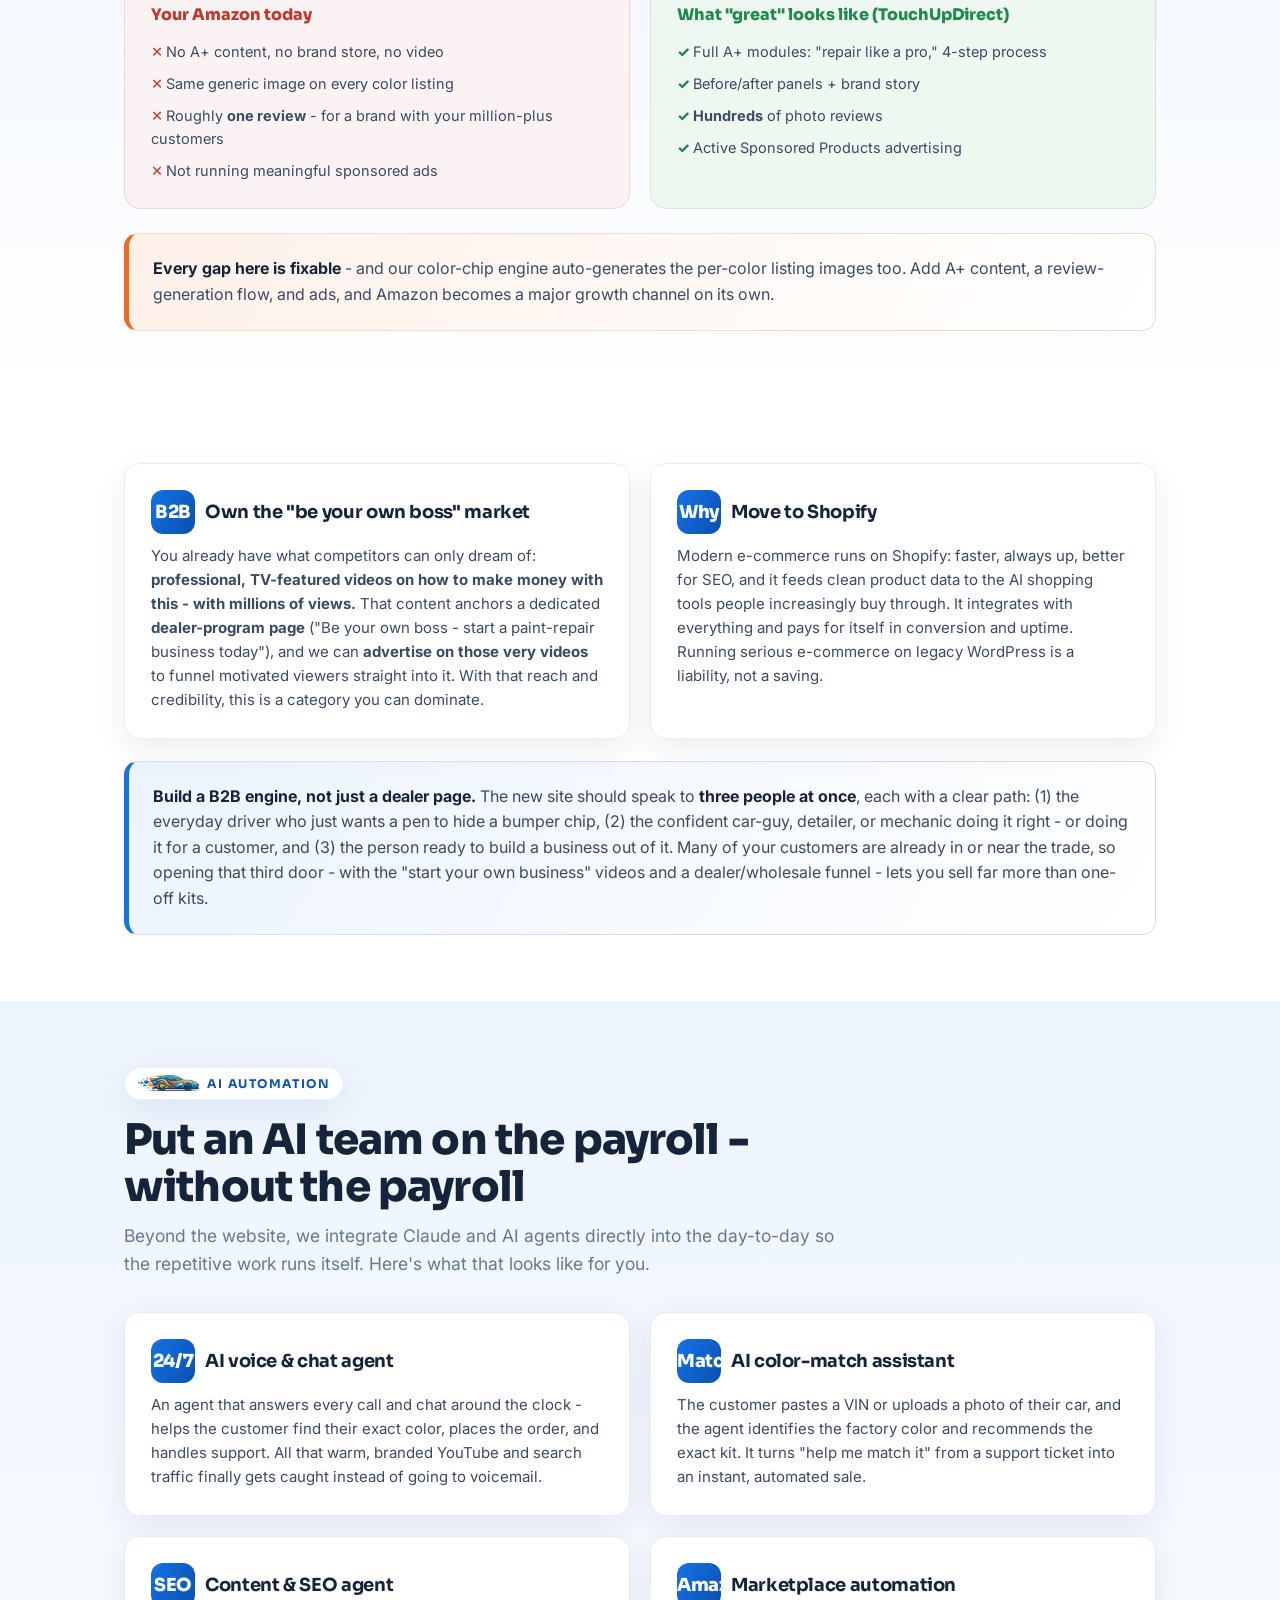
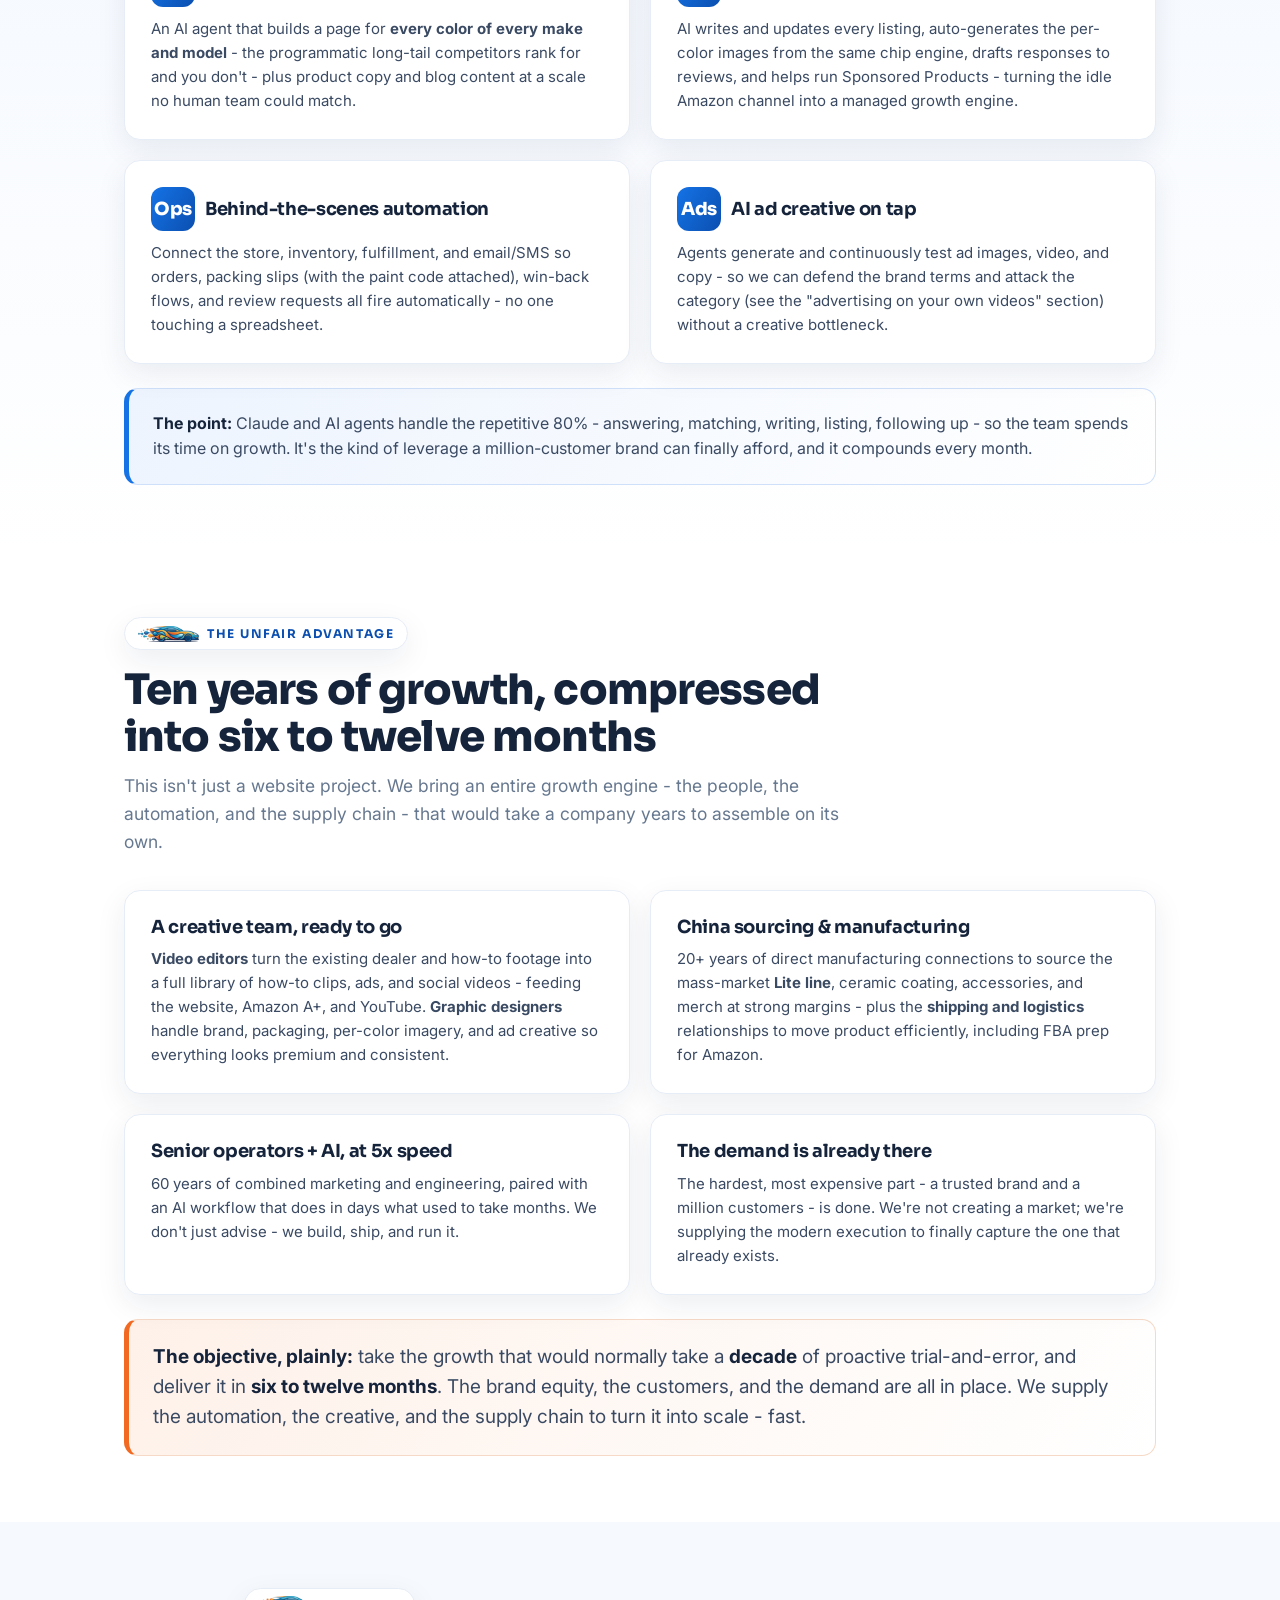
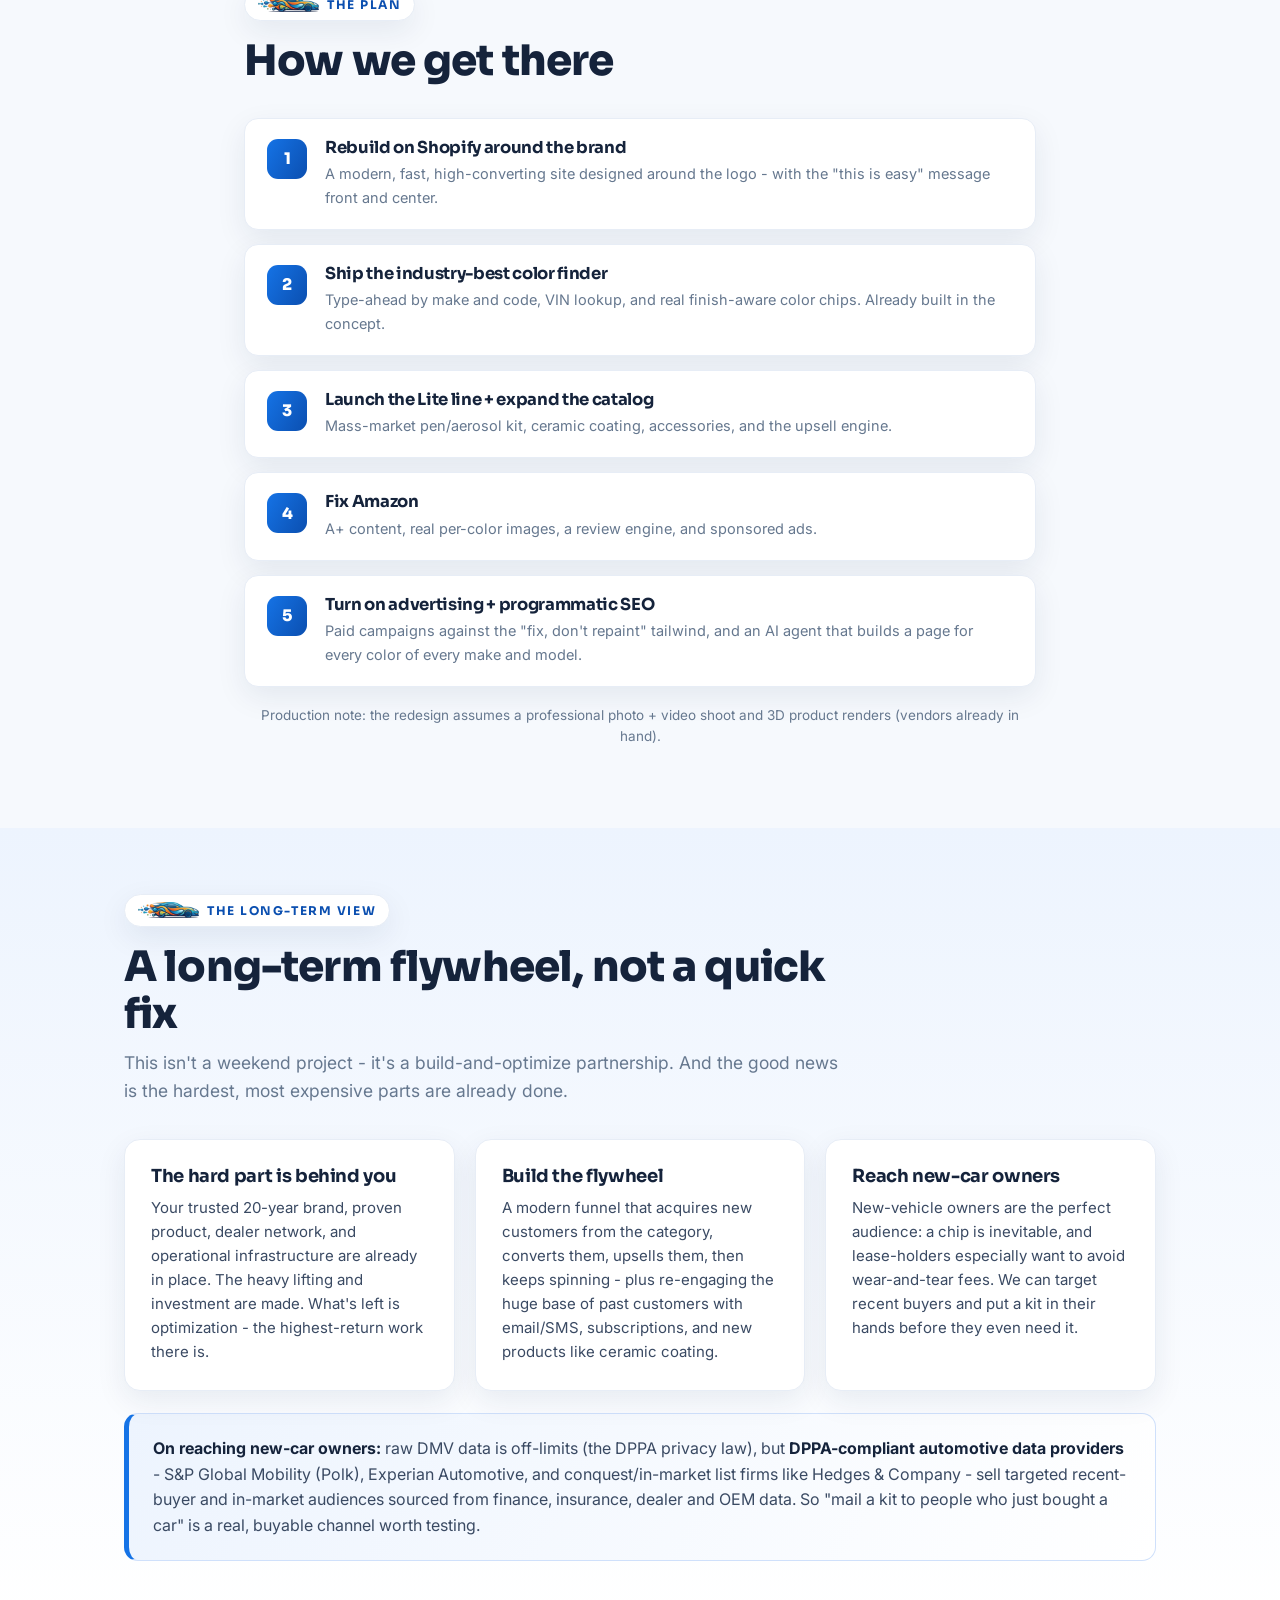
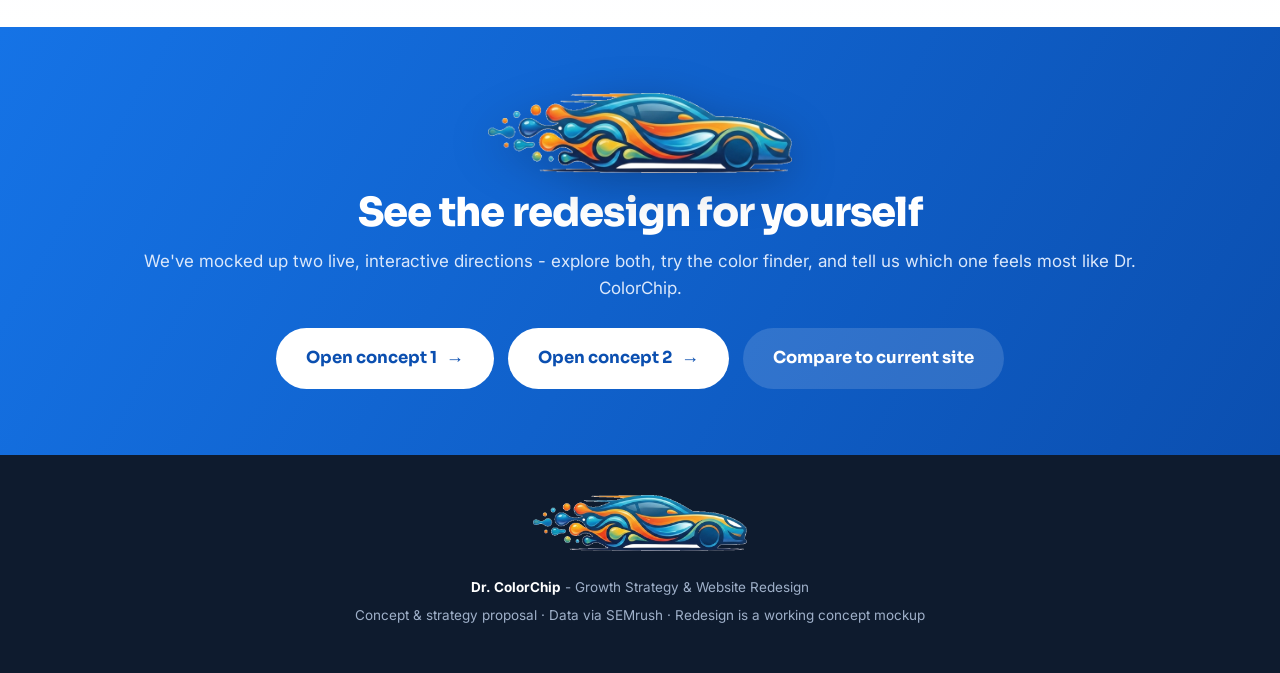
==== commit 4b3b1fa7: "Add second Dr. ColorChip redesign concept (site-v2) + link both from report; .nojekyll for _ds asset" ====
--- a/index.html
+++ b/index.html
@@ -150,7 +150,8 @@
     <p class="lede">You have a million-plus customers, a trusted name since 2003, and a genuinely great product. But your website, your SEO, and your Amazon presence are leaving real money on the table. Here's the opportunity - and exactly how we capture it together.</p>
     <div class="cta">
       <a class="btn btn-ghost btn-lg" href="https://drcolorchip.com" target="_blank" rel="noopener">Current website</a>
-      <a class="btn btn-orange btn-lg" href="./site/" target="_blank" rel="noopener">See the proposed redesign <span class="arrow">&rarr;</span></a>
+      <a class="btn btn-orange btn-lg" href="./site/" target="_blank" rel="noopener">Redesign concept 1 <span class="arrow">&rarr;</span></a>
+      <a class="btn btn-blue btn-lg" href="./site-v2/" target="_blank" rel="noopener">Redesign concept 2 <span class="arrow">&rarr;</span></a>
     </div>
     <div class="meta">Prepared for the owners of Dr. ColorChip &nbsp;·&nbsp; Strategy + redesign concept &nbsp;·&nbsp; 2026</div>
   </div>
@@ -398,9 +399,10 @@
   <div class="wrap">
     <img src="assets/logo-car.png" alt="Dr. ColorChip" />
     <h2>See the redesign for yourself</h2>
-    <p>The proposed site is live and interactive - try the color finder, the quiz, and the VIN lookup.</p>
+    <p>We've mocked up two live, interactive directions - explore both, try the color finder, and tell us which one feels most like Dr. ColorChip.</p>
     <div style="display:flex;gap:14px;justify-content:center;flex-wrap:wrap">
-      <a class="btn btn-white btn-lg" href="./site/" target="_blank" rel="noopener">Open the proposed redesign <span class="arrow">&rarr;</span></a>
+      <a class="btn btn-white btn-lg" href="./site/" target="_blank" rel="noopener">Open concept 1 <span class="arrow">&rarr;</span></a>
+      <a class="btn btn-white btn-lg" href="./site-v2/" target="_blank" rel="noopener">Open concept 2 <span class="arrow">&rarr;</span></a>
       <a class="btn btn-lg" style="background:rgba(255,255,255,.14);color:#fff" href="https://drcolorchip.com" target="_blank" rel="noopener">Compare to current site</a>
     </div>
   </div>
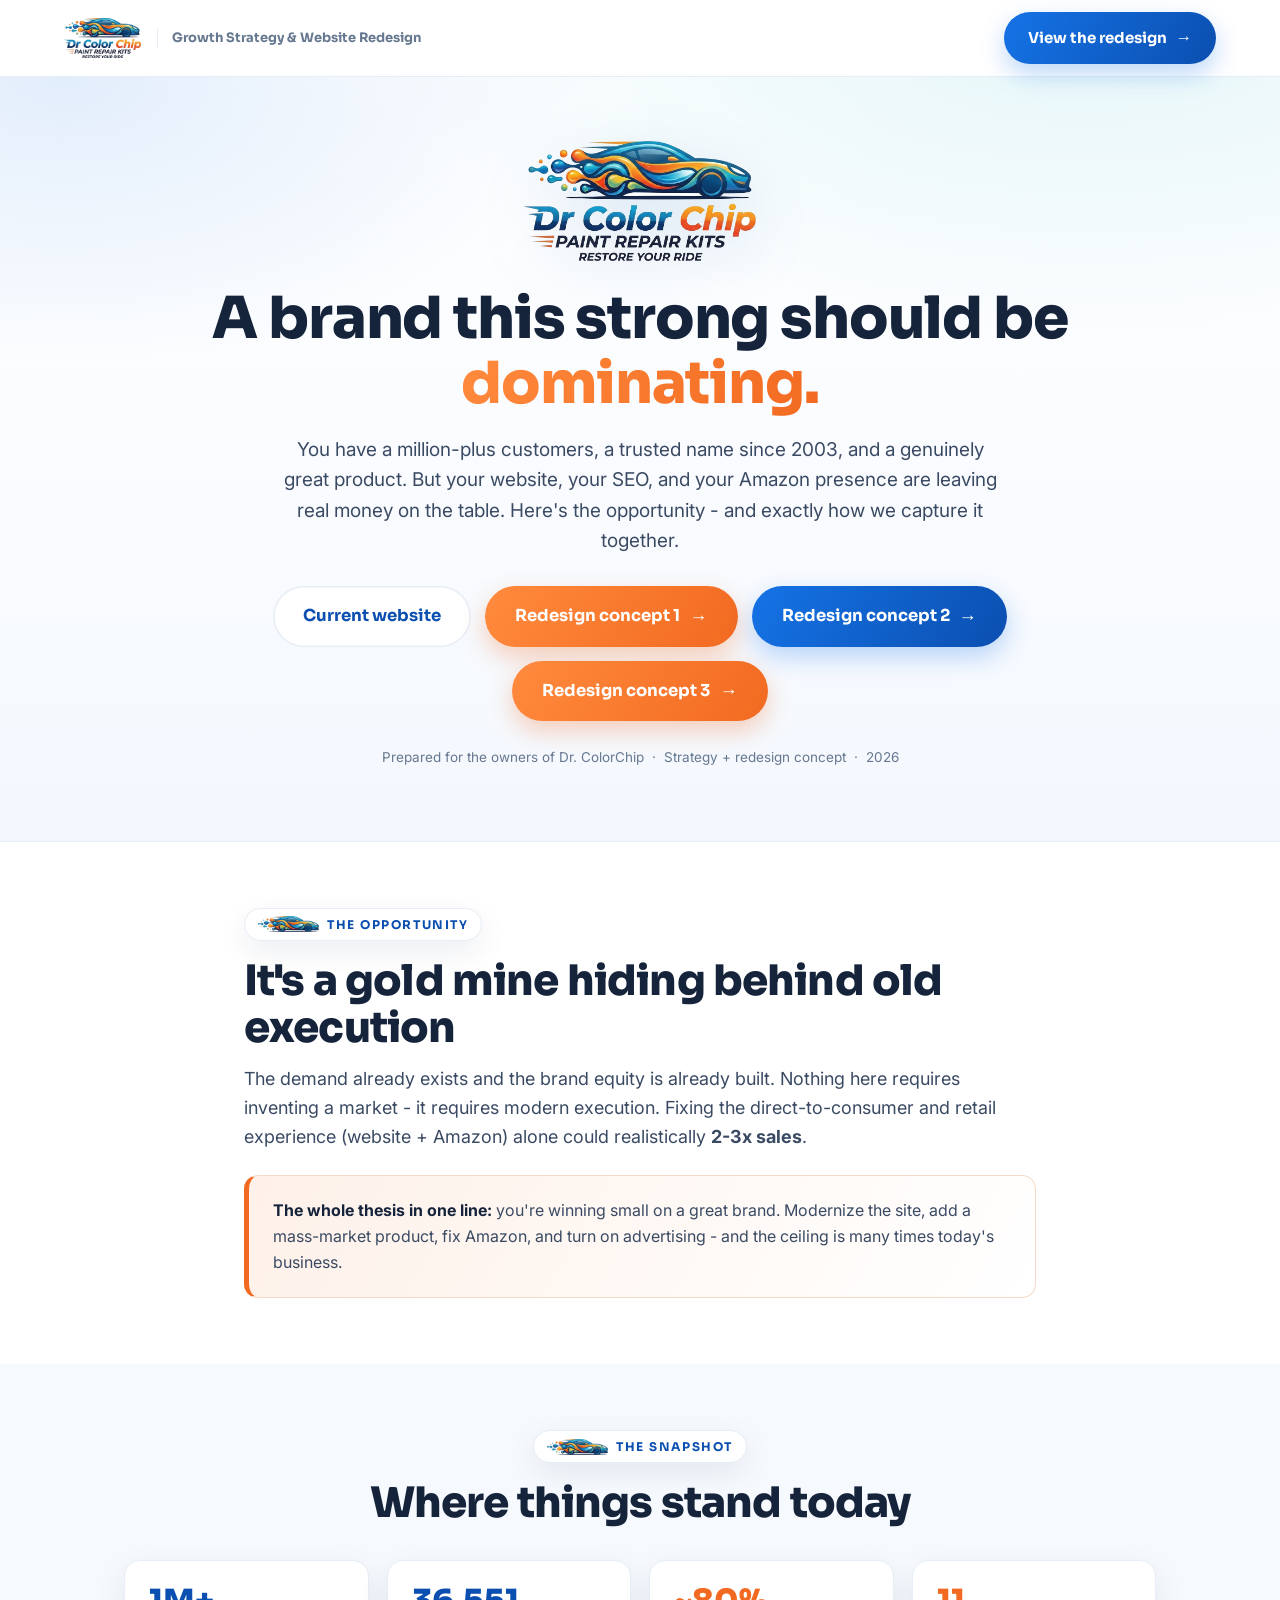
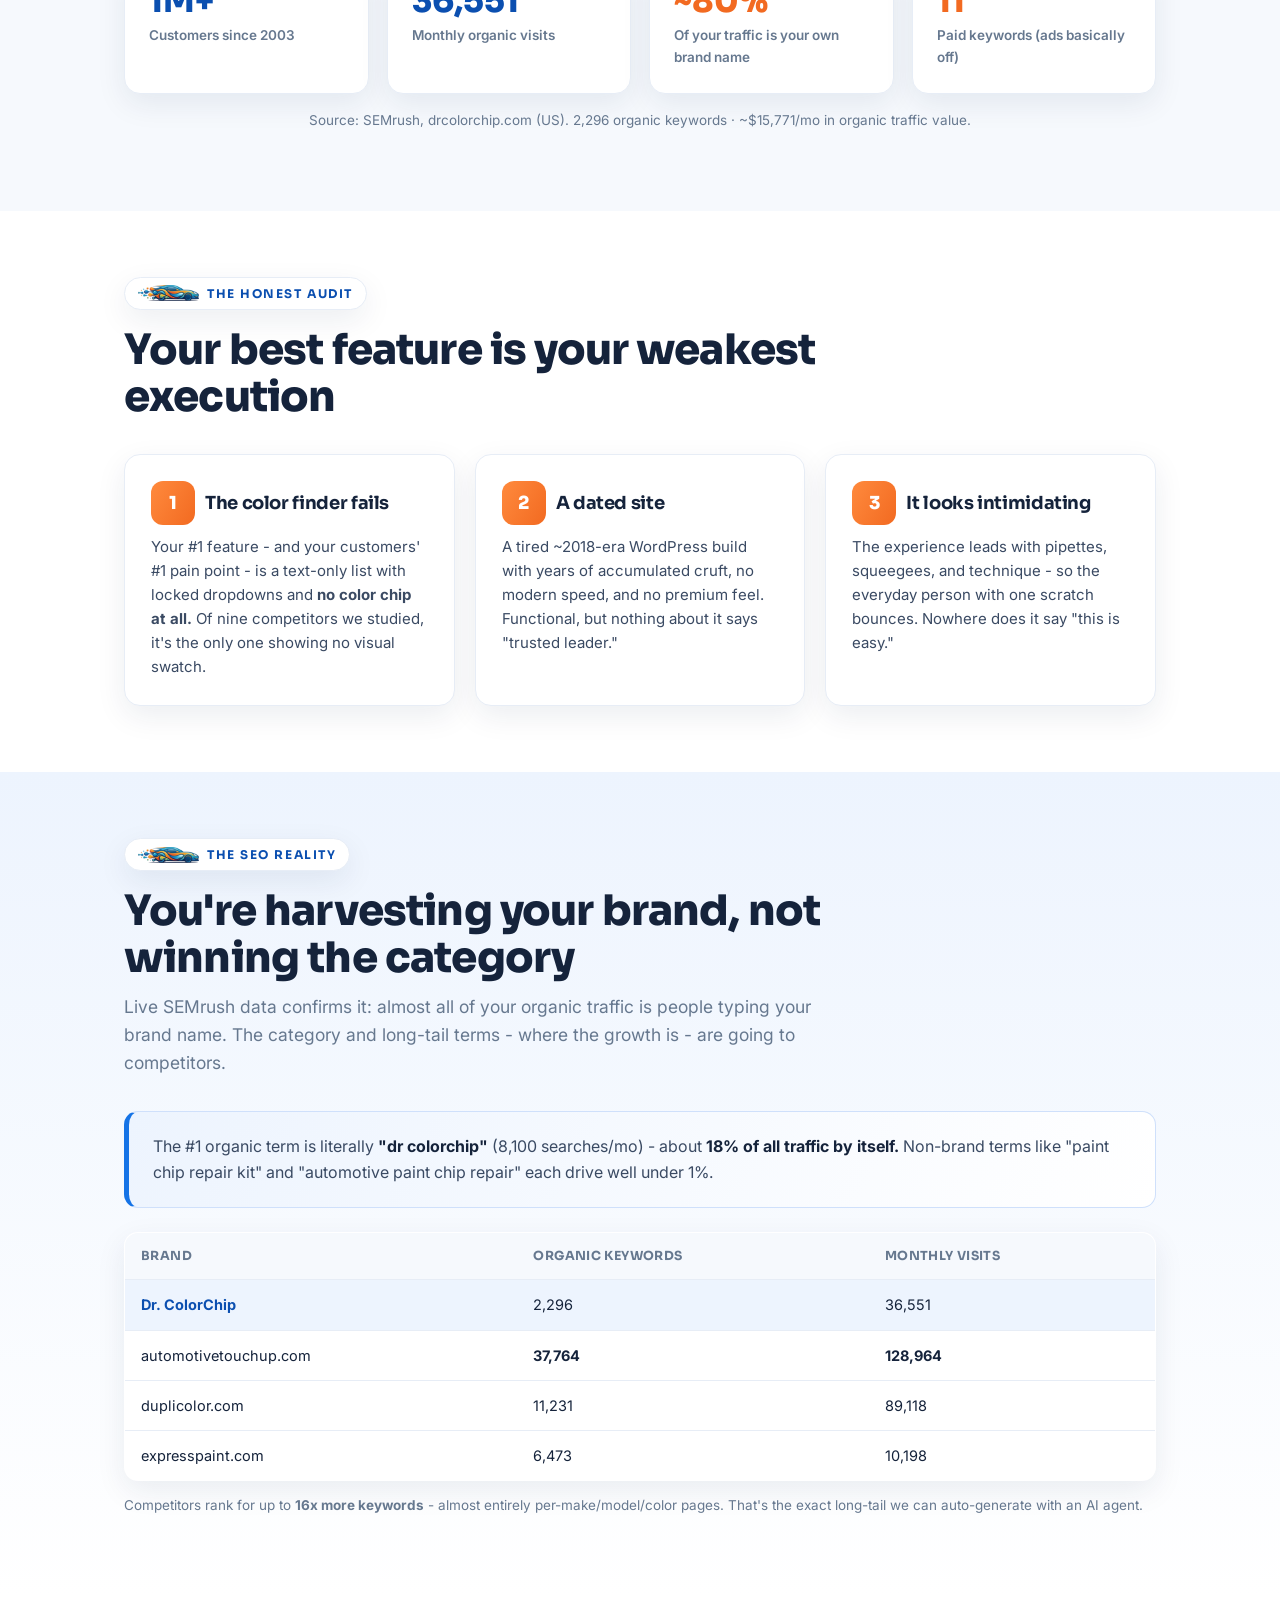
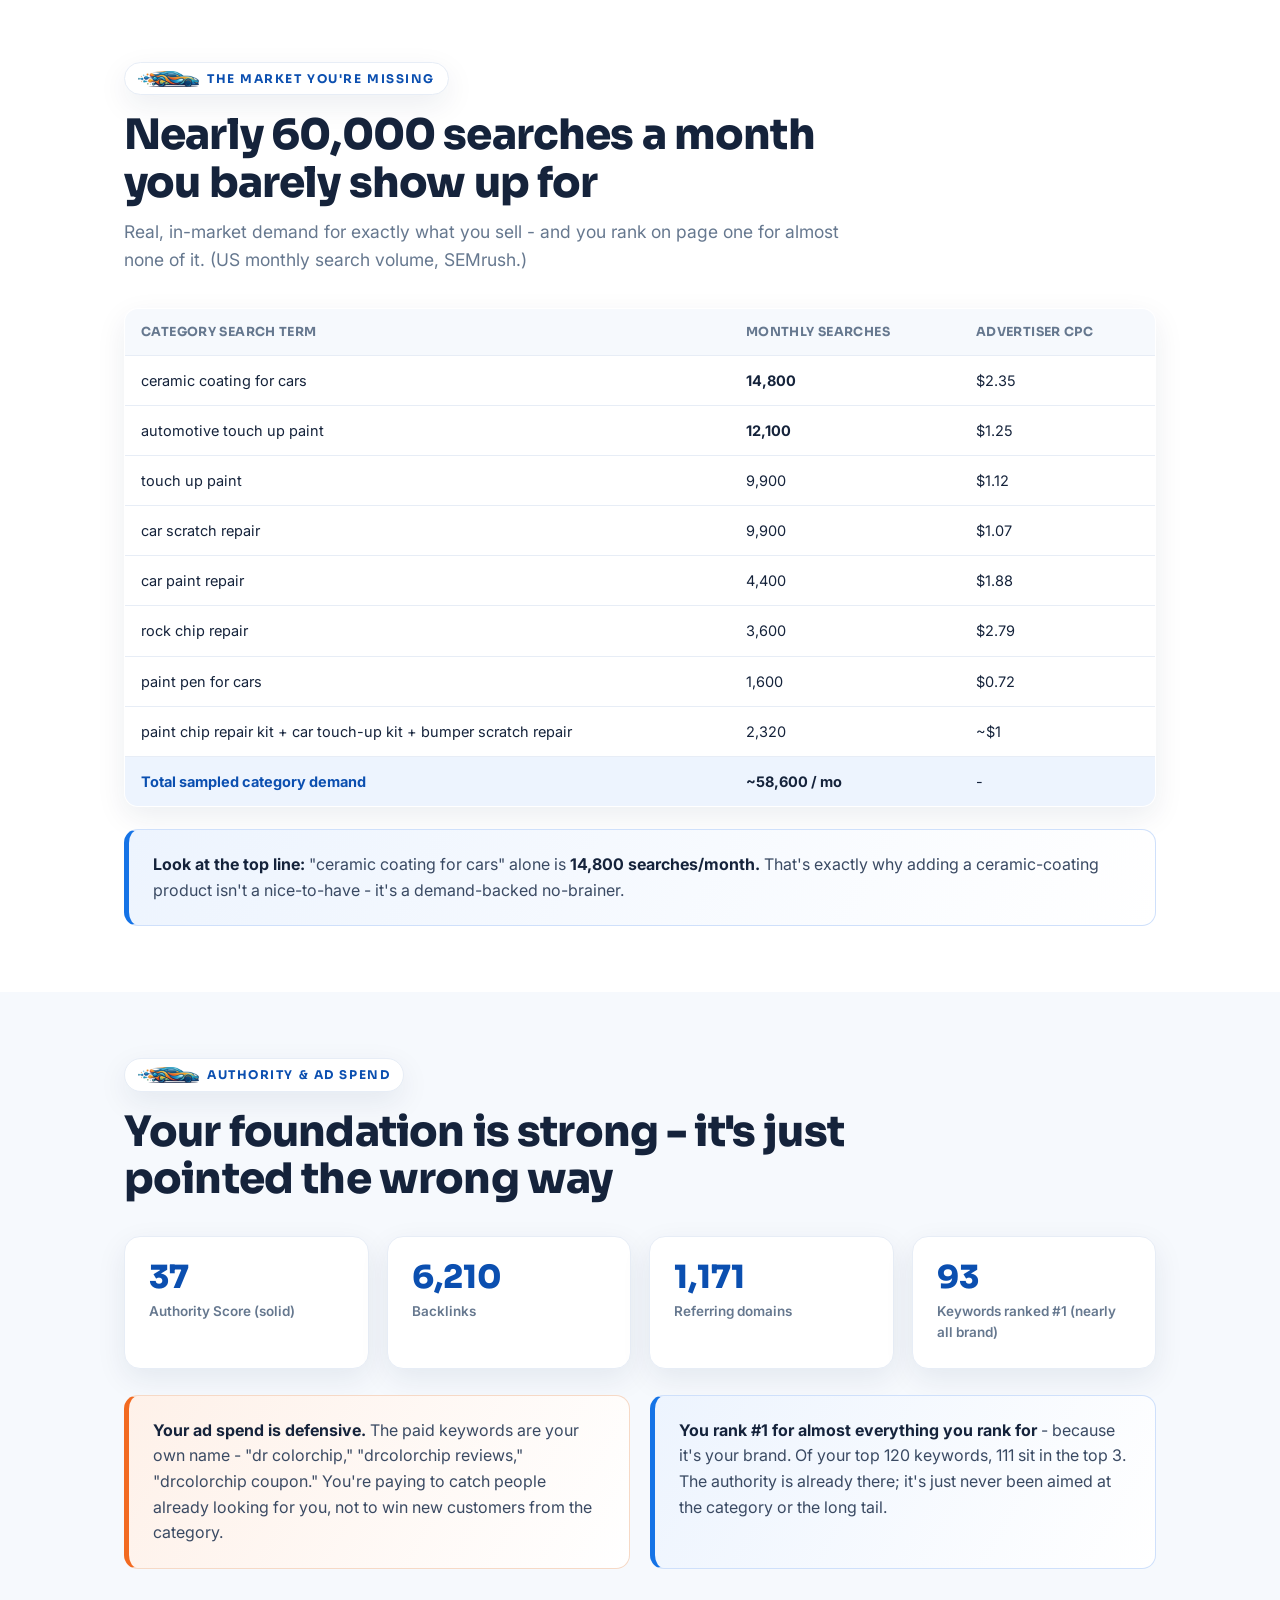
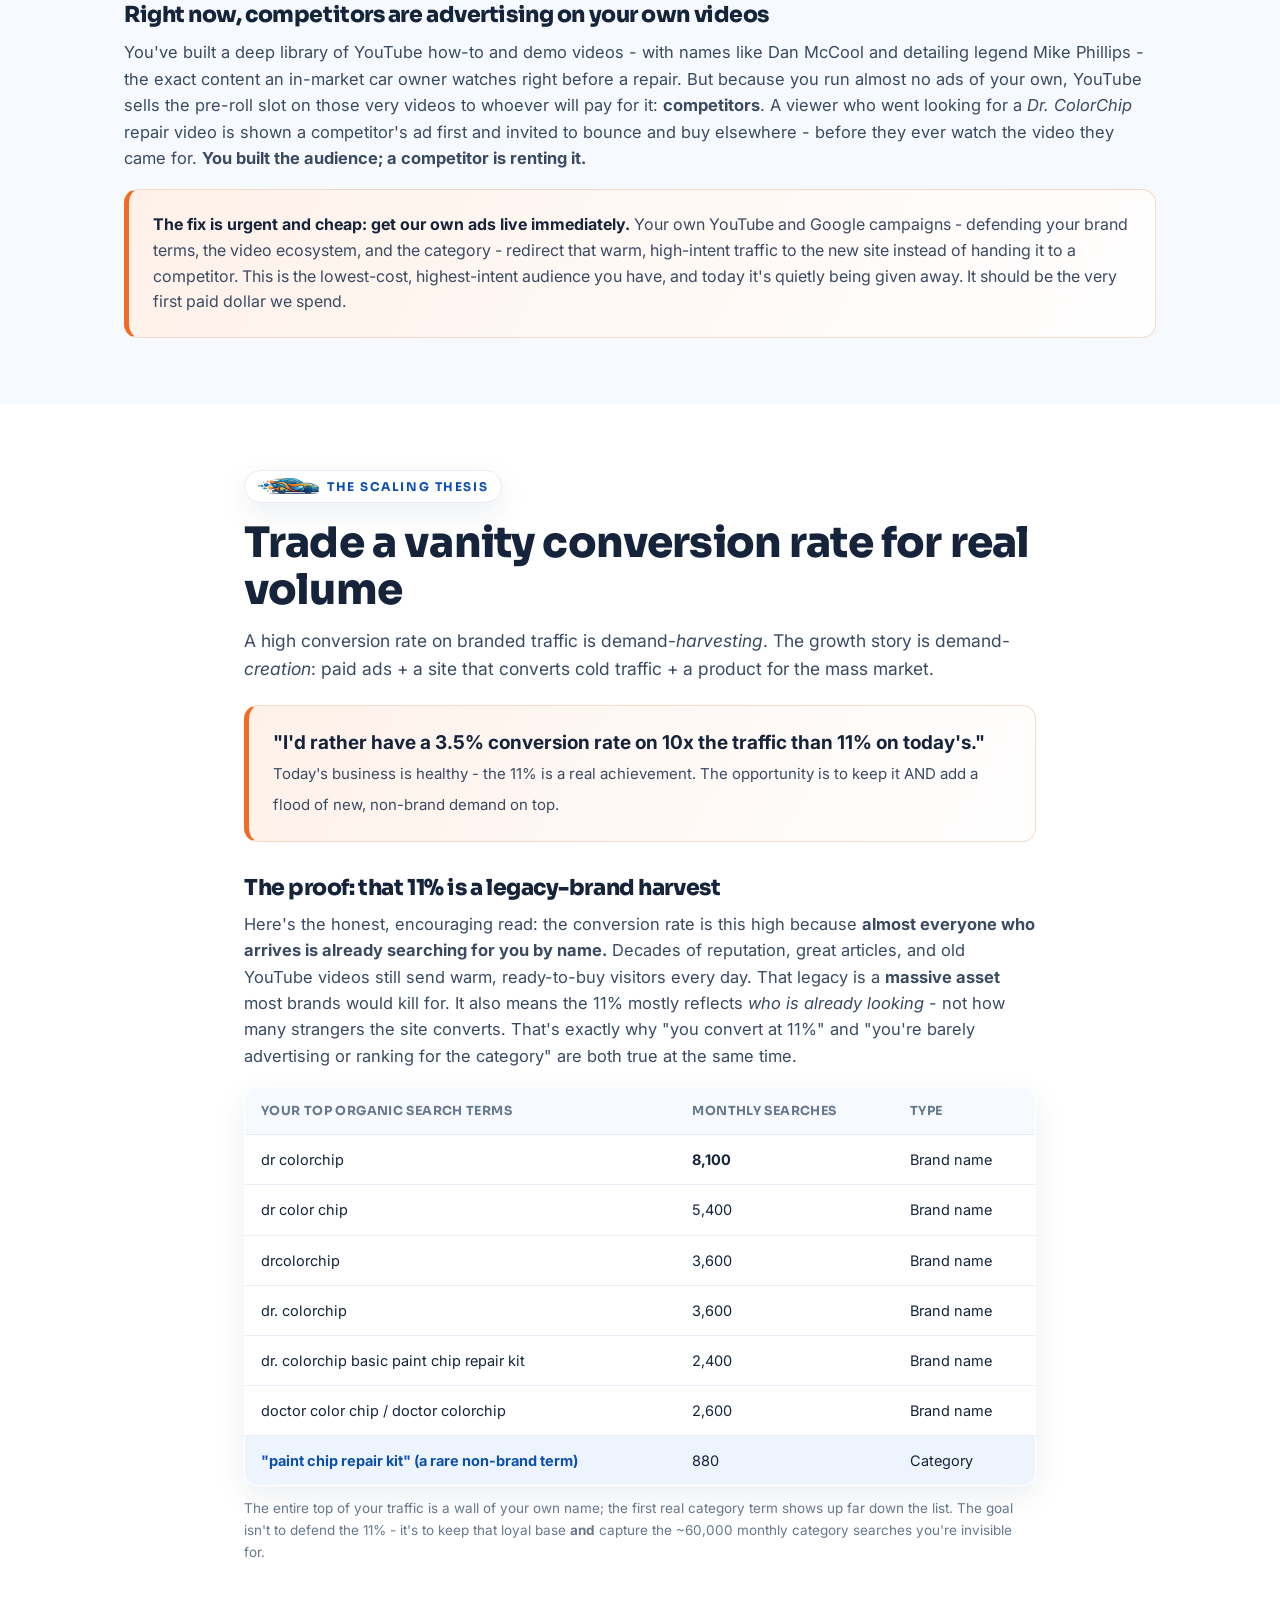
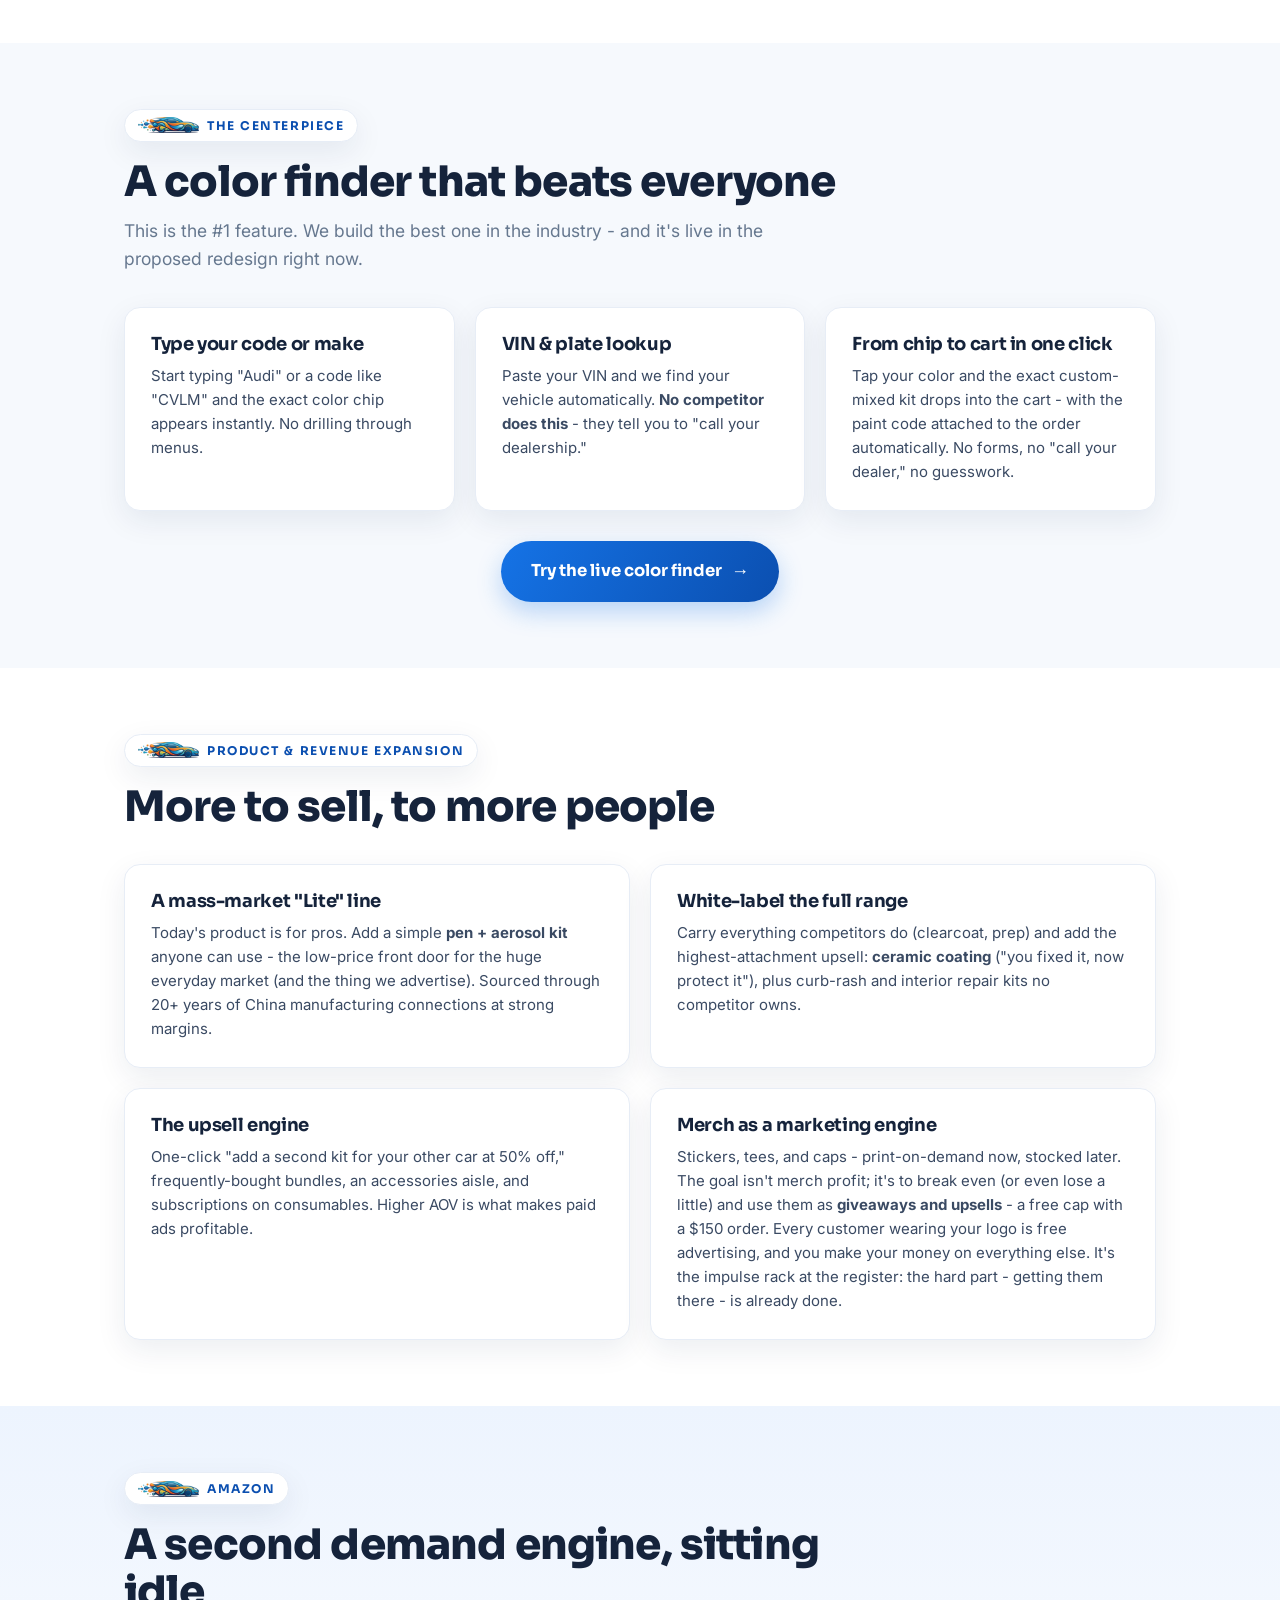
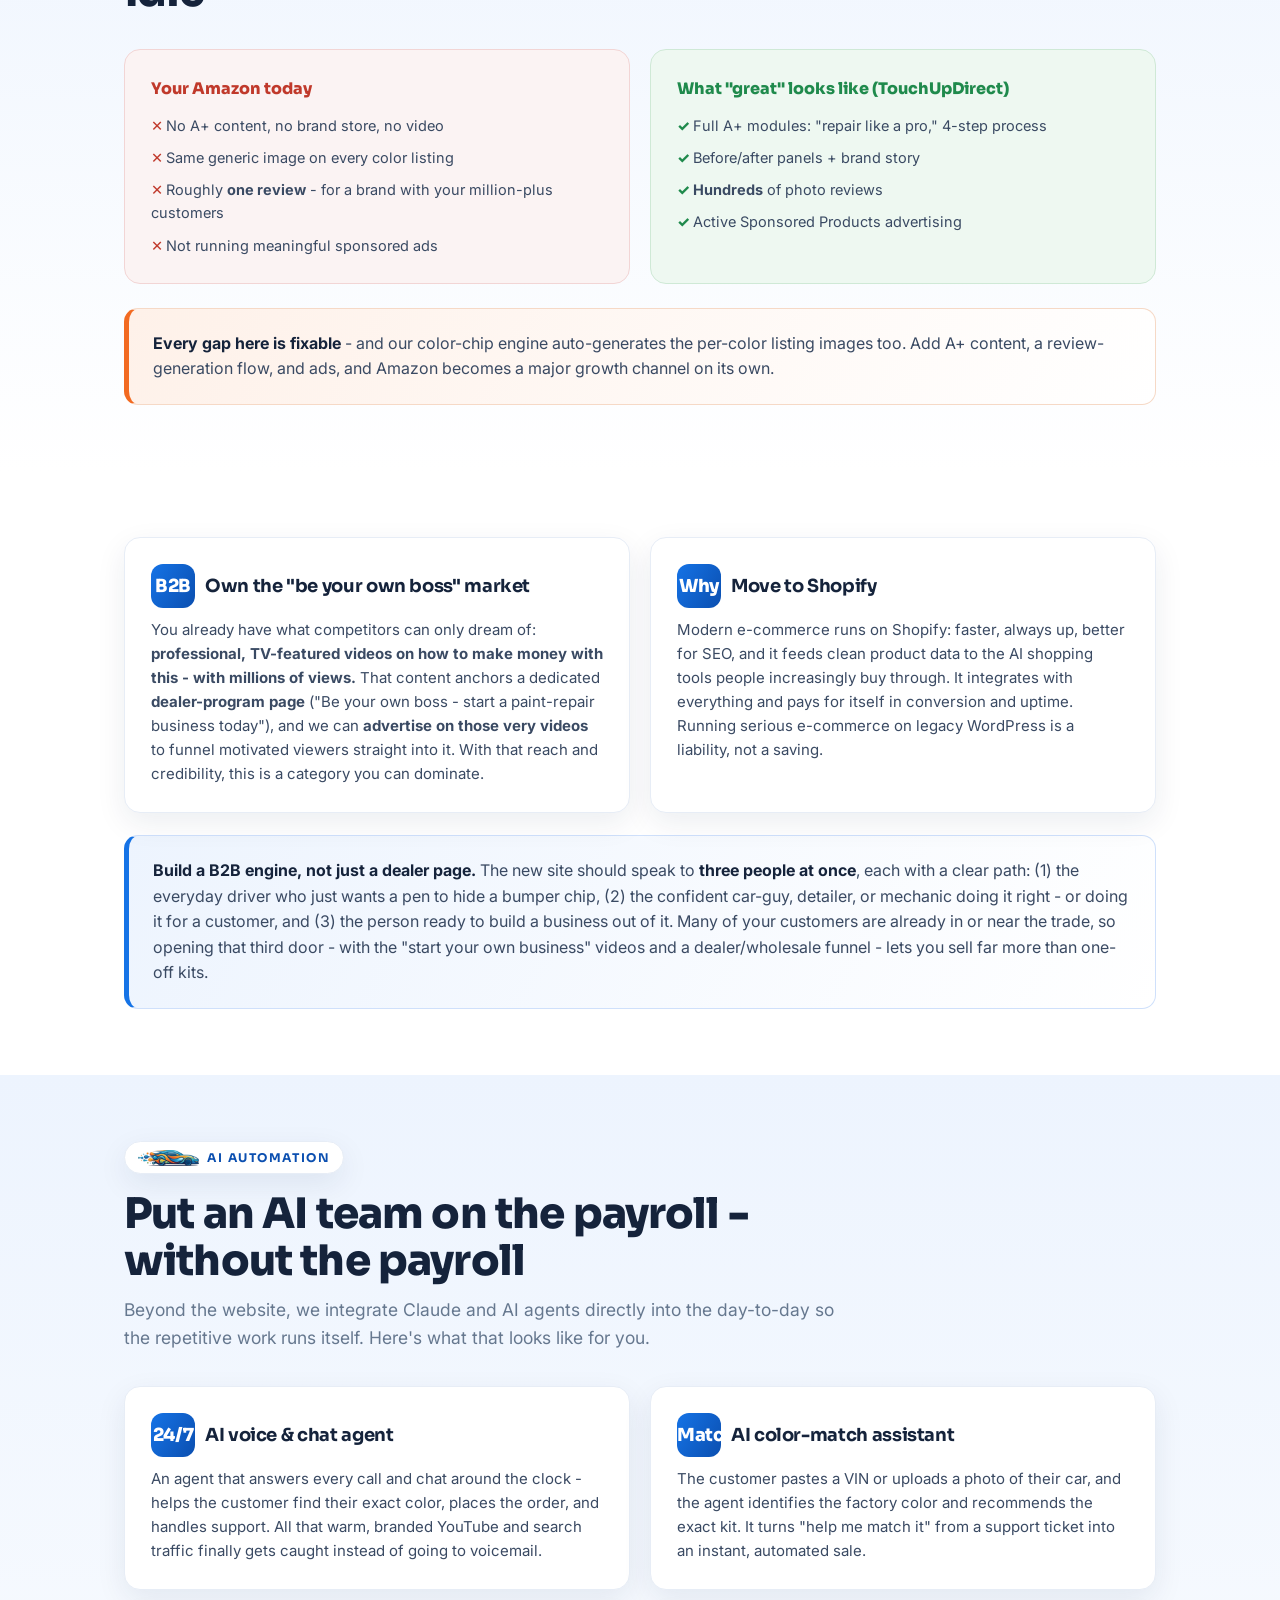
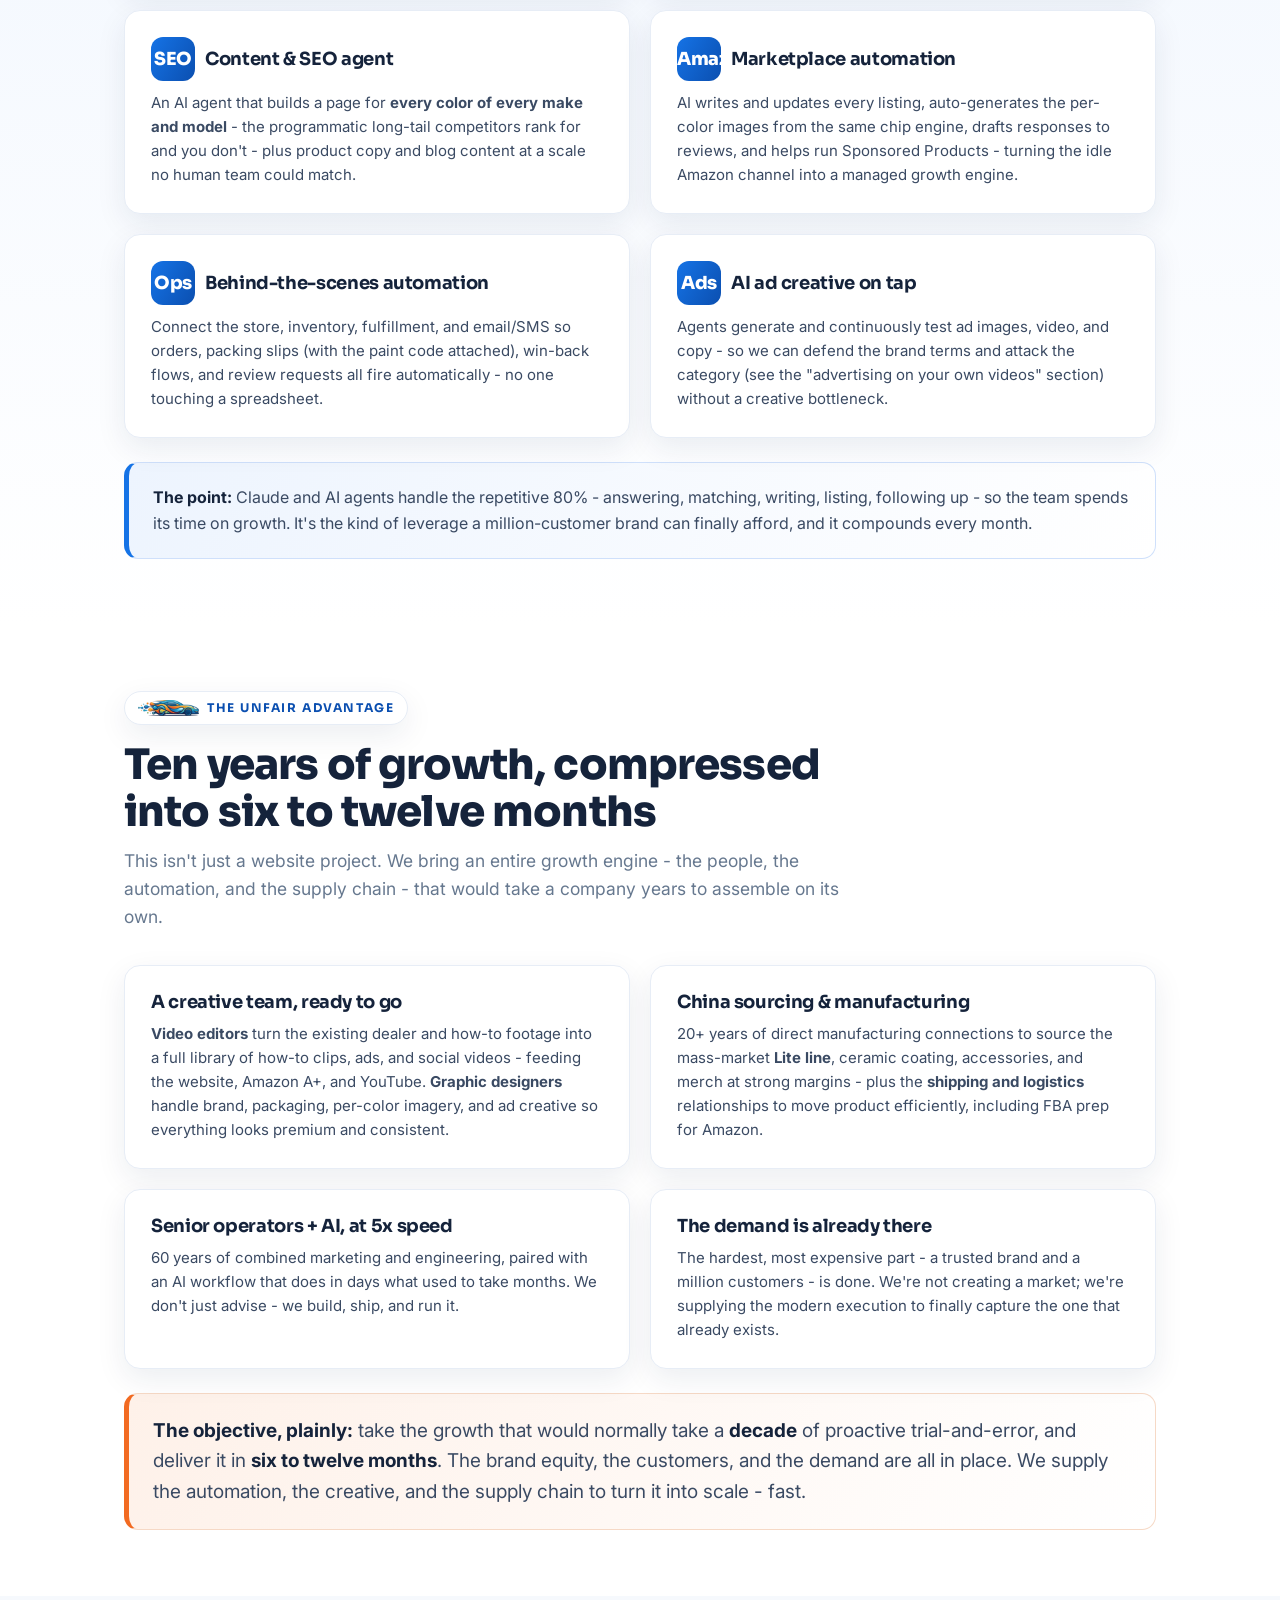
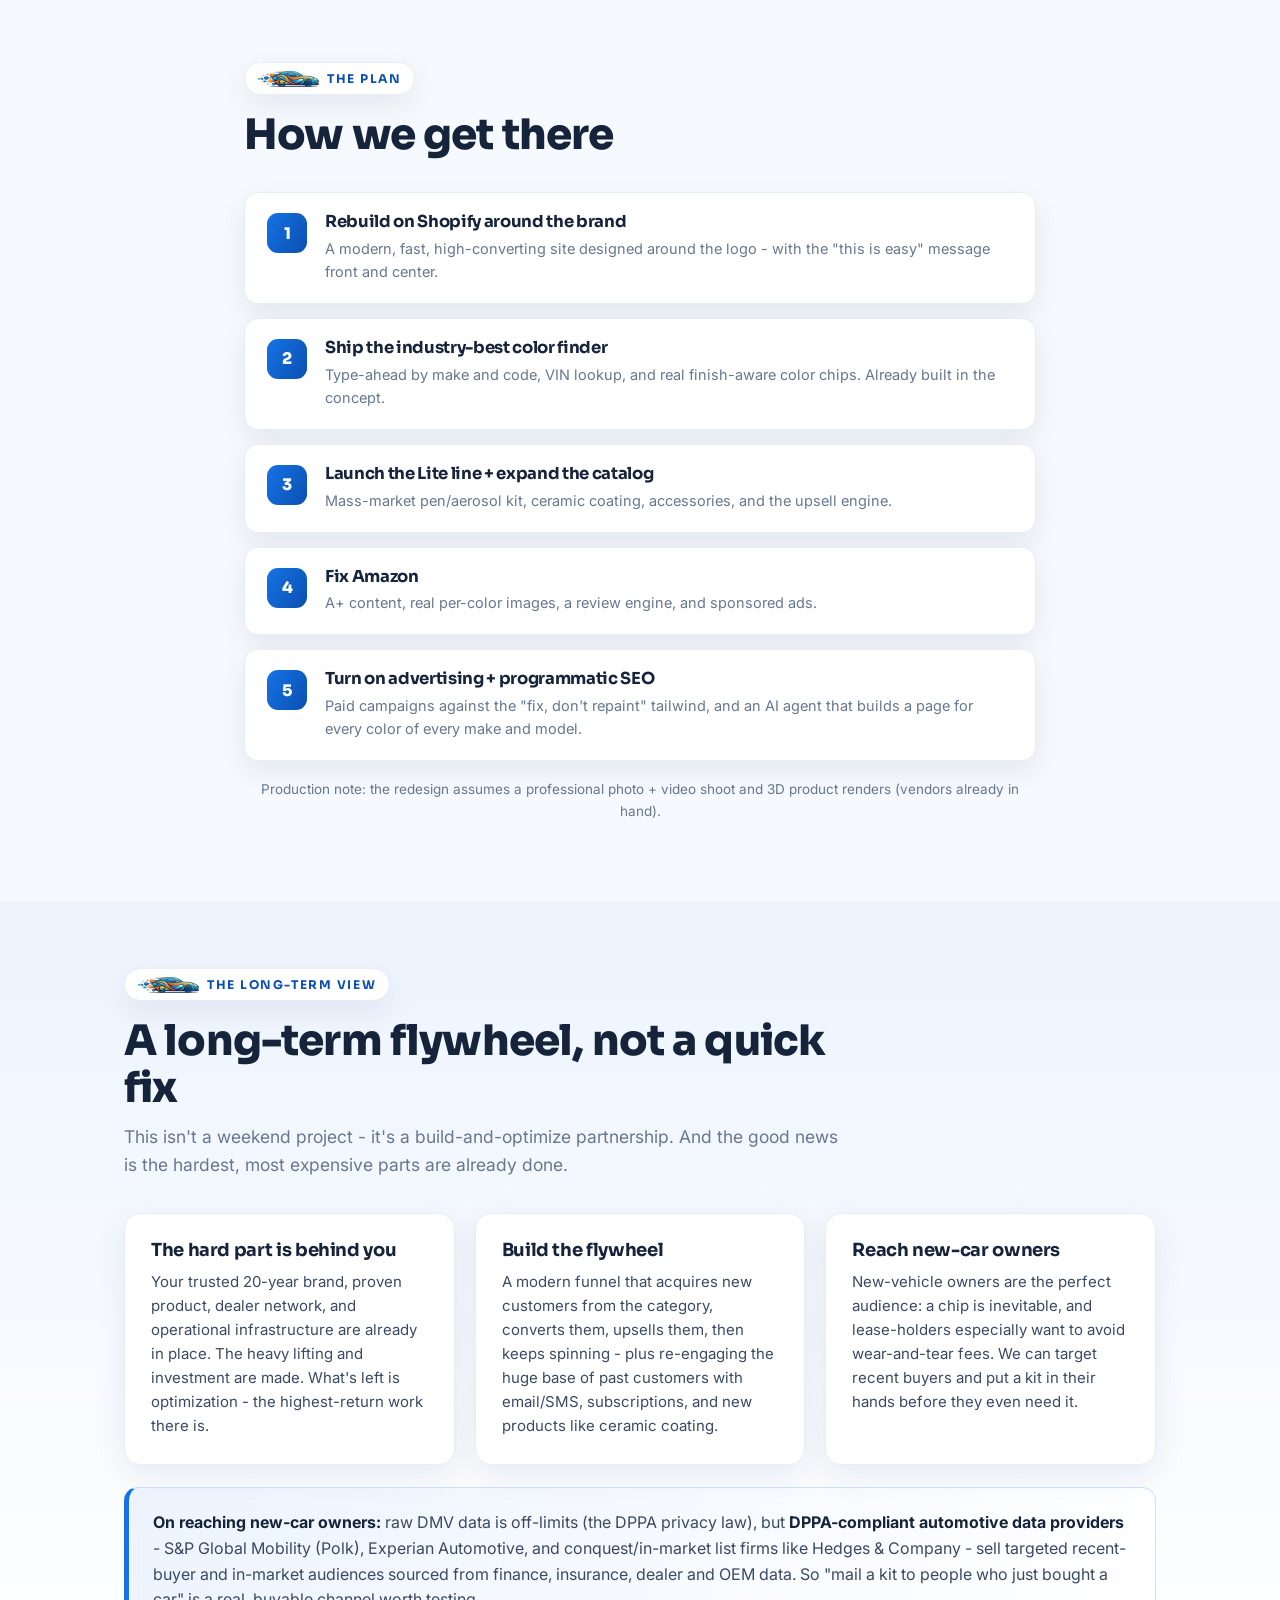
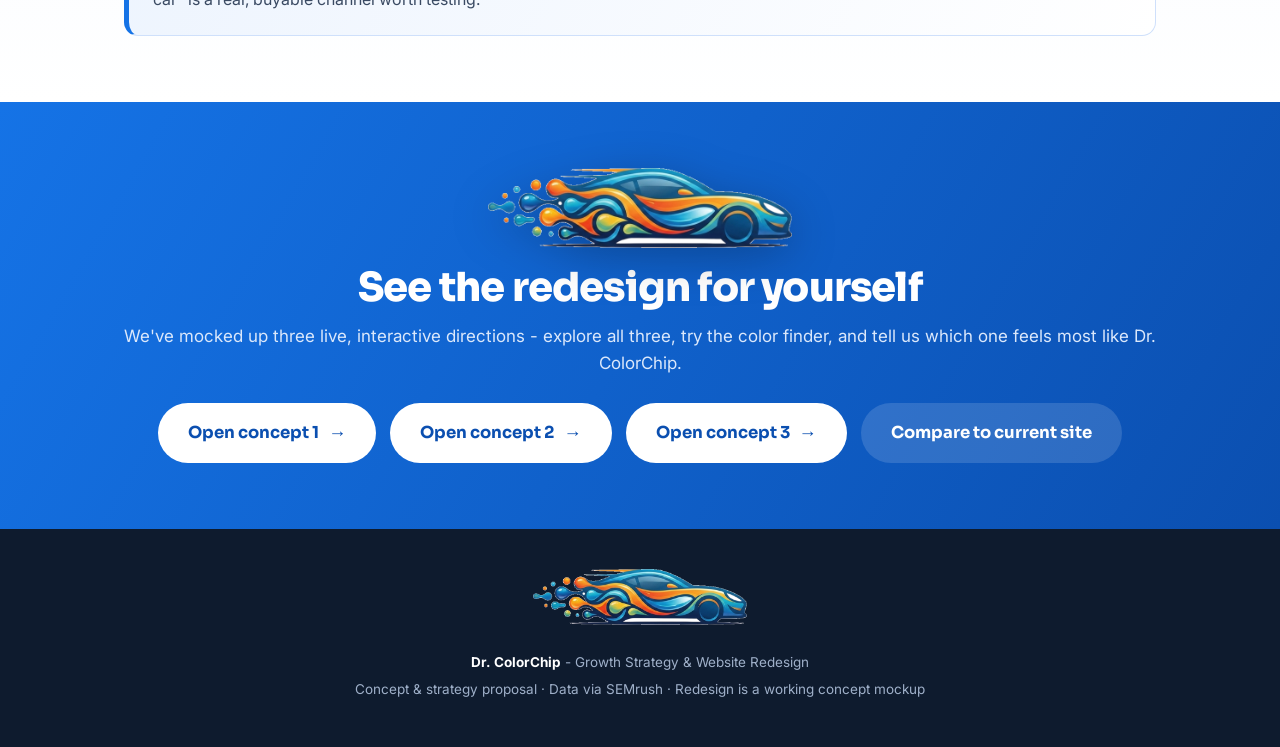
==== commit 1e4ba622: "Add Dr. ColorChip concept 3 (full site, bold image hero); real damage photos in v2/v3; shimmer on al" ====
--- a/index.html
+++ b/index.html
@@ -152,6 +152,7 @@
       <a class="btn btn-ghost btn-lg" href="https://drcolorchip.com" target="_blank" rel="noopener">Current website</a>
       <a class="btn btn-orange btn-lg" href="./site/" target="_blank" rel="noopener">Redesign concept 1 <span class="arrow">&rarr;</span></a>
       <a class="btn btn-blue btn-lg" href="./site-v2/" target="_blank" rel="noopener">Redesign concept 2 <span class="arrow">&rarr;</span></a>
+      <a class="btn btn-orange btn-lg" href="./site-v3/" target="_blank" rel="noopener">Redesign concept 3 <span class="arrow">&rarr;</span></a>
     </div>
     <div class="meta">Prepared for the owners of Dr. ColorChip &nbsp;·&nbsp; Strategy + redesign concept &nbsp;·&nbsp; 2026</div>
   </div>
@@ -399,10 +400,11 @@
   <div class="wrap">
     <img src="assets/logo-car.png" alt="Dr. ColorChip" />
     <h2>See the redesign for yourself</h2>
-    <p>We've mocked up two live, interactive directions - explore both, try the color finder, and tell us which one feels most like Dr. ColorChip.</p>
+    <p>We've mocked up three live, interactive directions - explore all three, try the color finder, and tell us which one feels most like Dr. ColorChip.</p>
     <div style="display:flex;gap:14px;justify-content:center;flex-wrap:wrap">
       <a class="btn btn-white btn-lg" href="./site/" target="_blank" rel="noopener">Open concept 1 <span class="arrow">&rarr;</span></a>
       <a class="btn btn-white btn-lg" href="./site-v2/" target="_blank" rel="noopener">Open concept 2 <span class="arrow">&rarr;</span></a>
+      <a class="btn btn-white btn-lg" href="./site-v3/" target="_blank" rel="noopener">Open concept 3 <span class="arrow">&rarr;</span></a>
       <a class="btn btn-lg" style="background:rgba(255,255,255,.14);color:#fff" href="https://drcolorchip.com" target="_blank" rel="noopener">Compare to current site</a>
     </div>
   </div>
